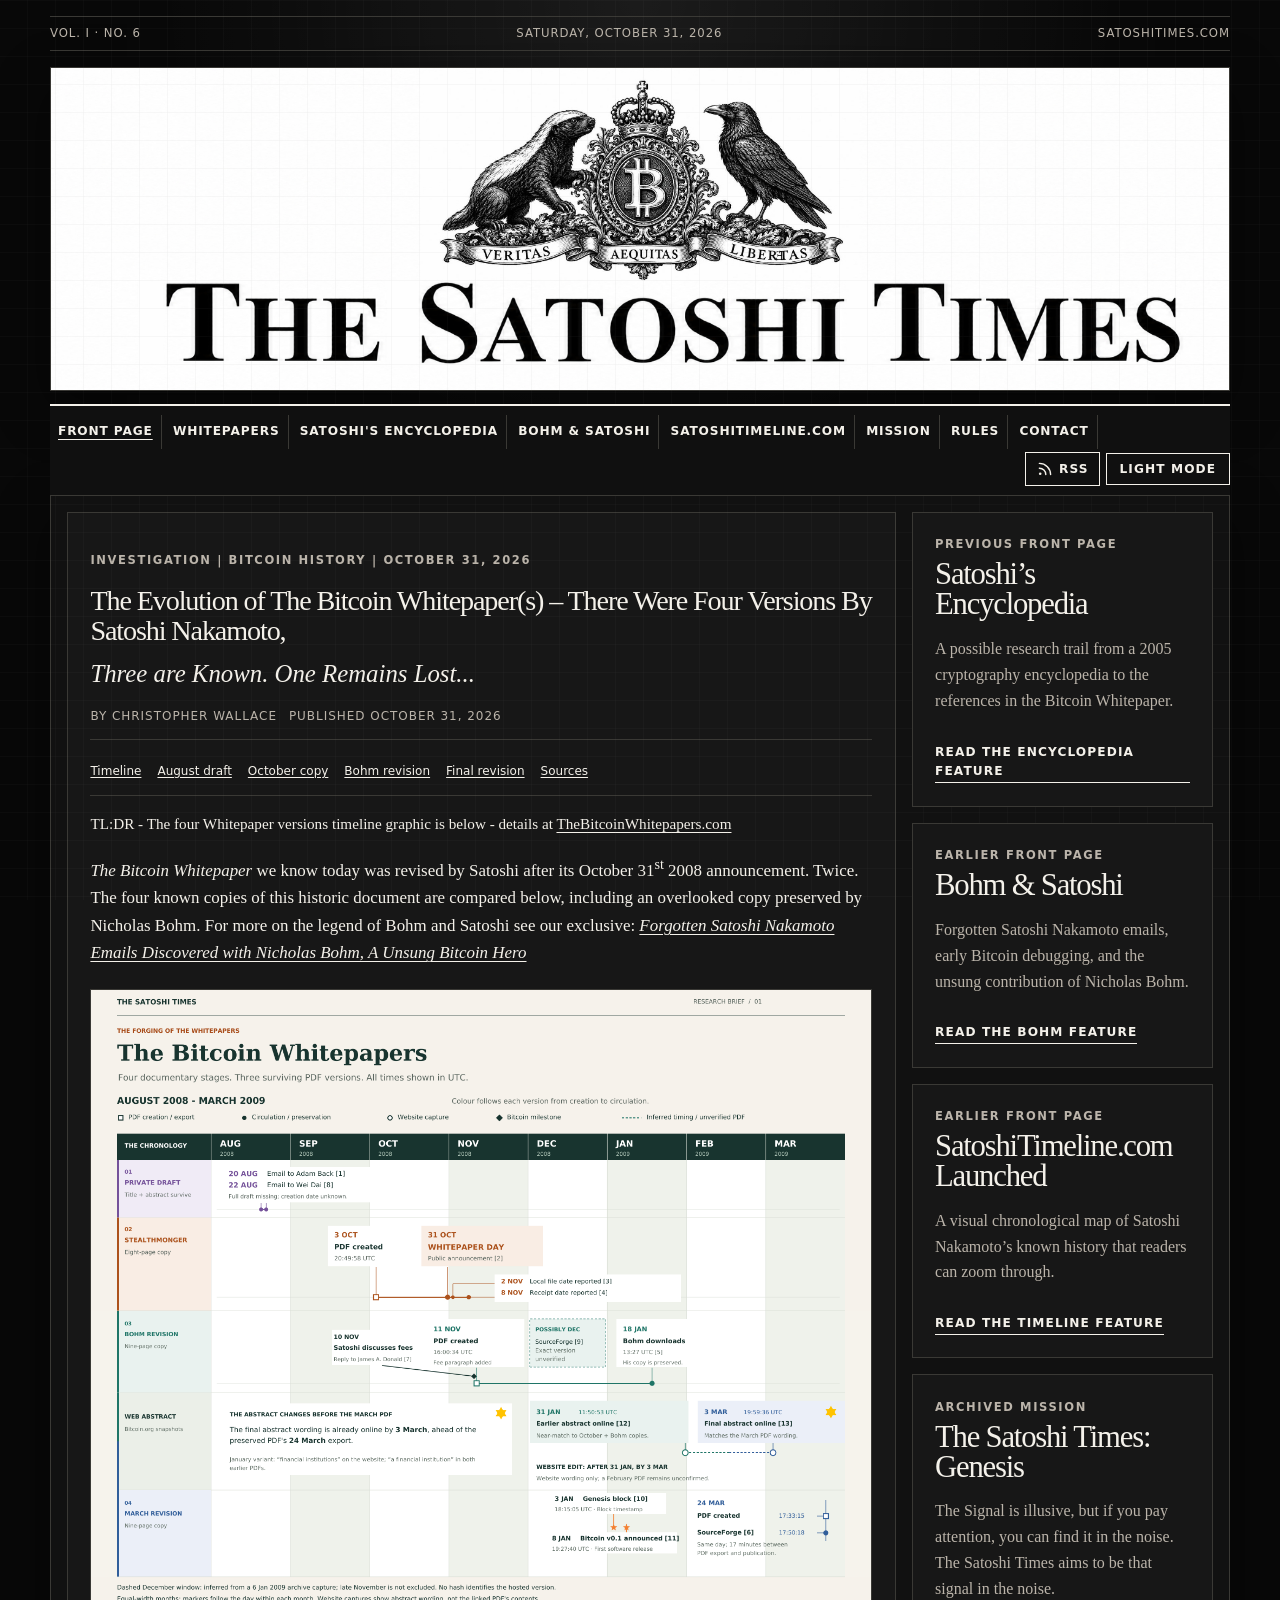
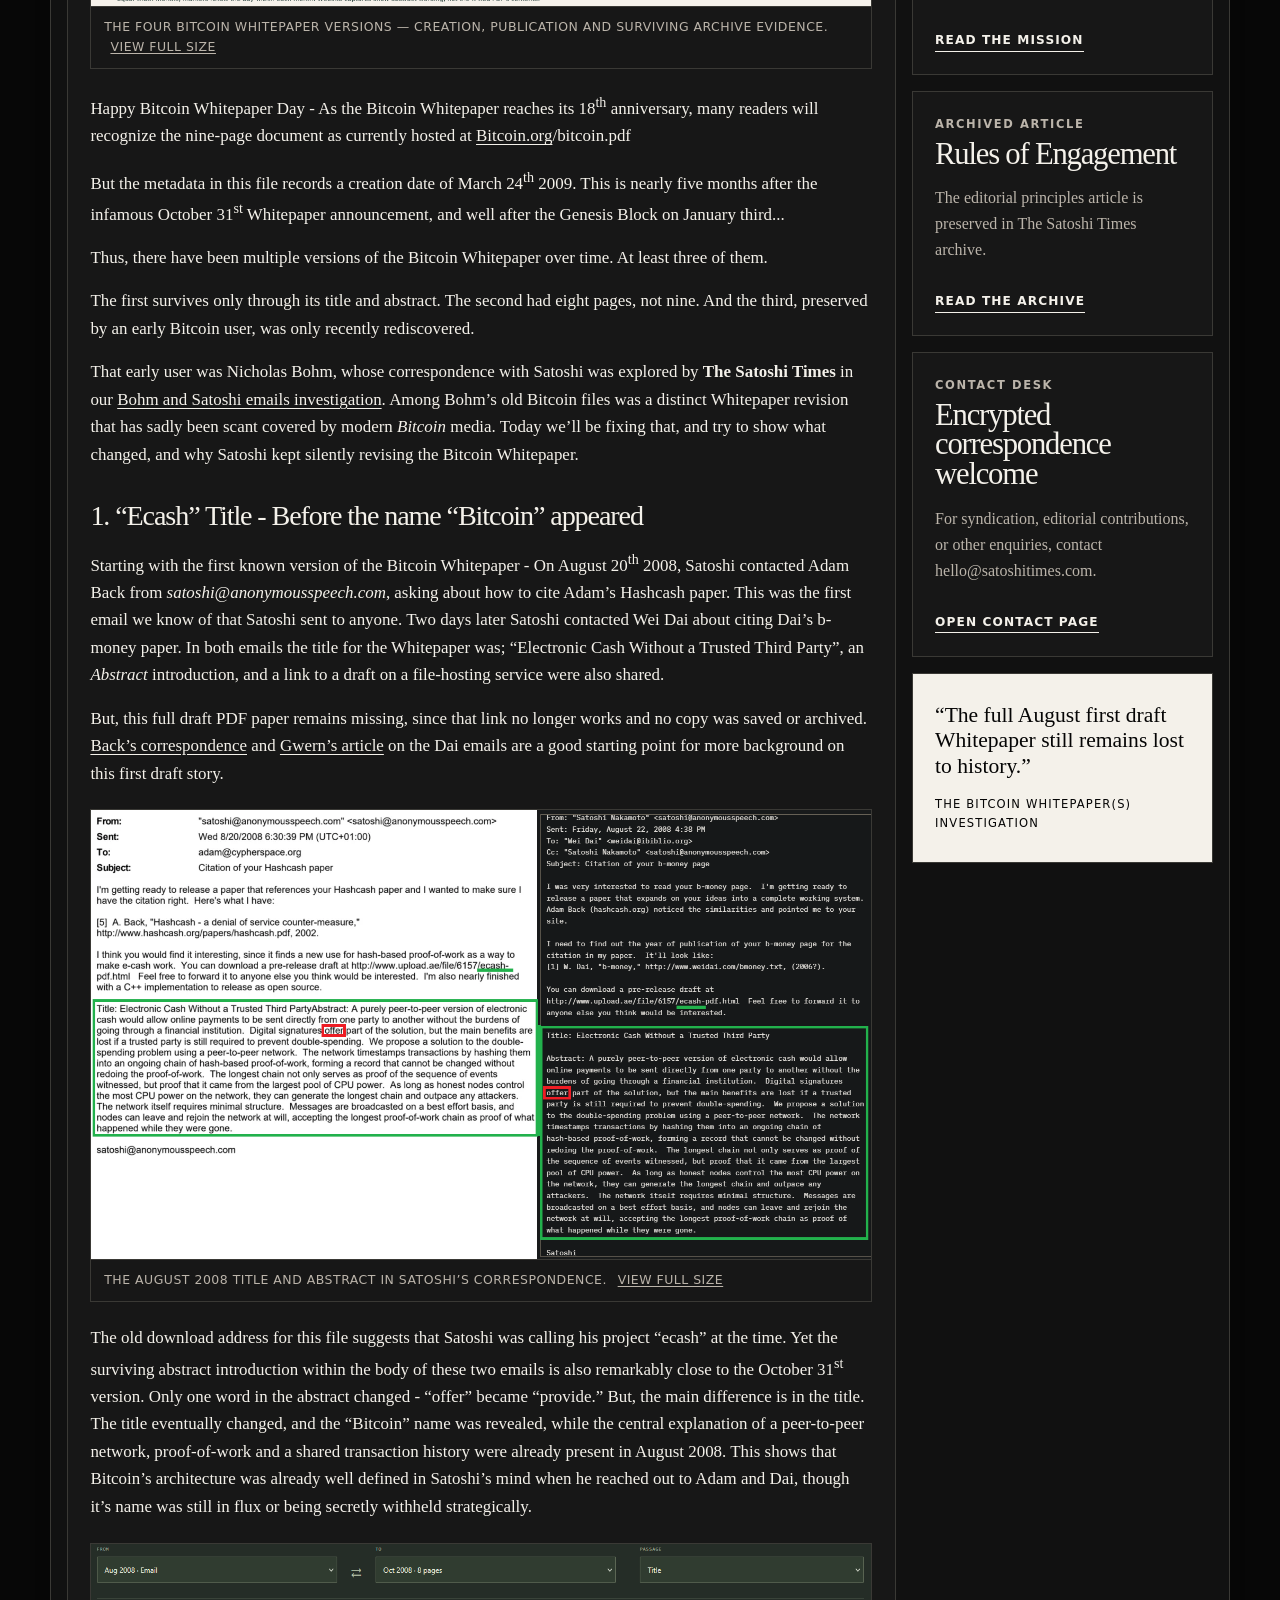
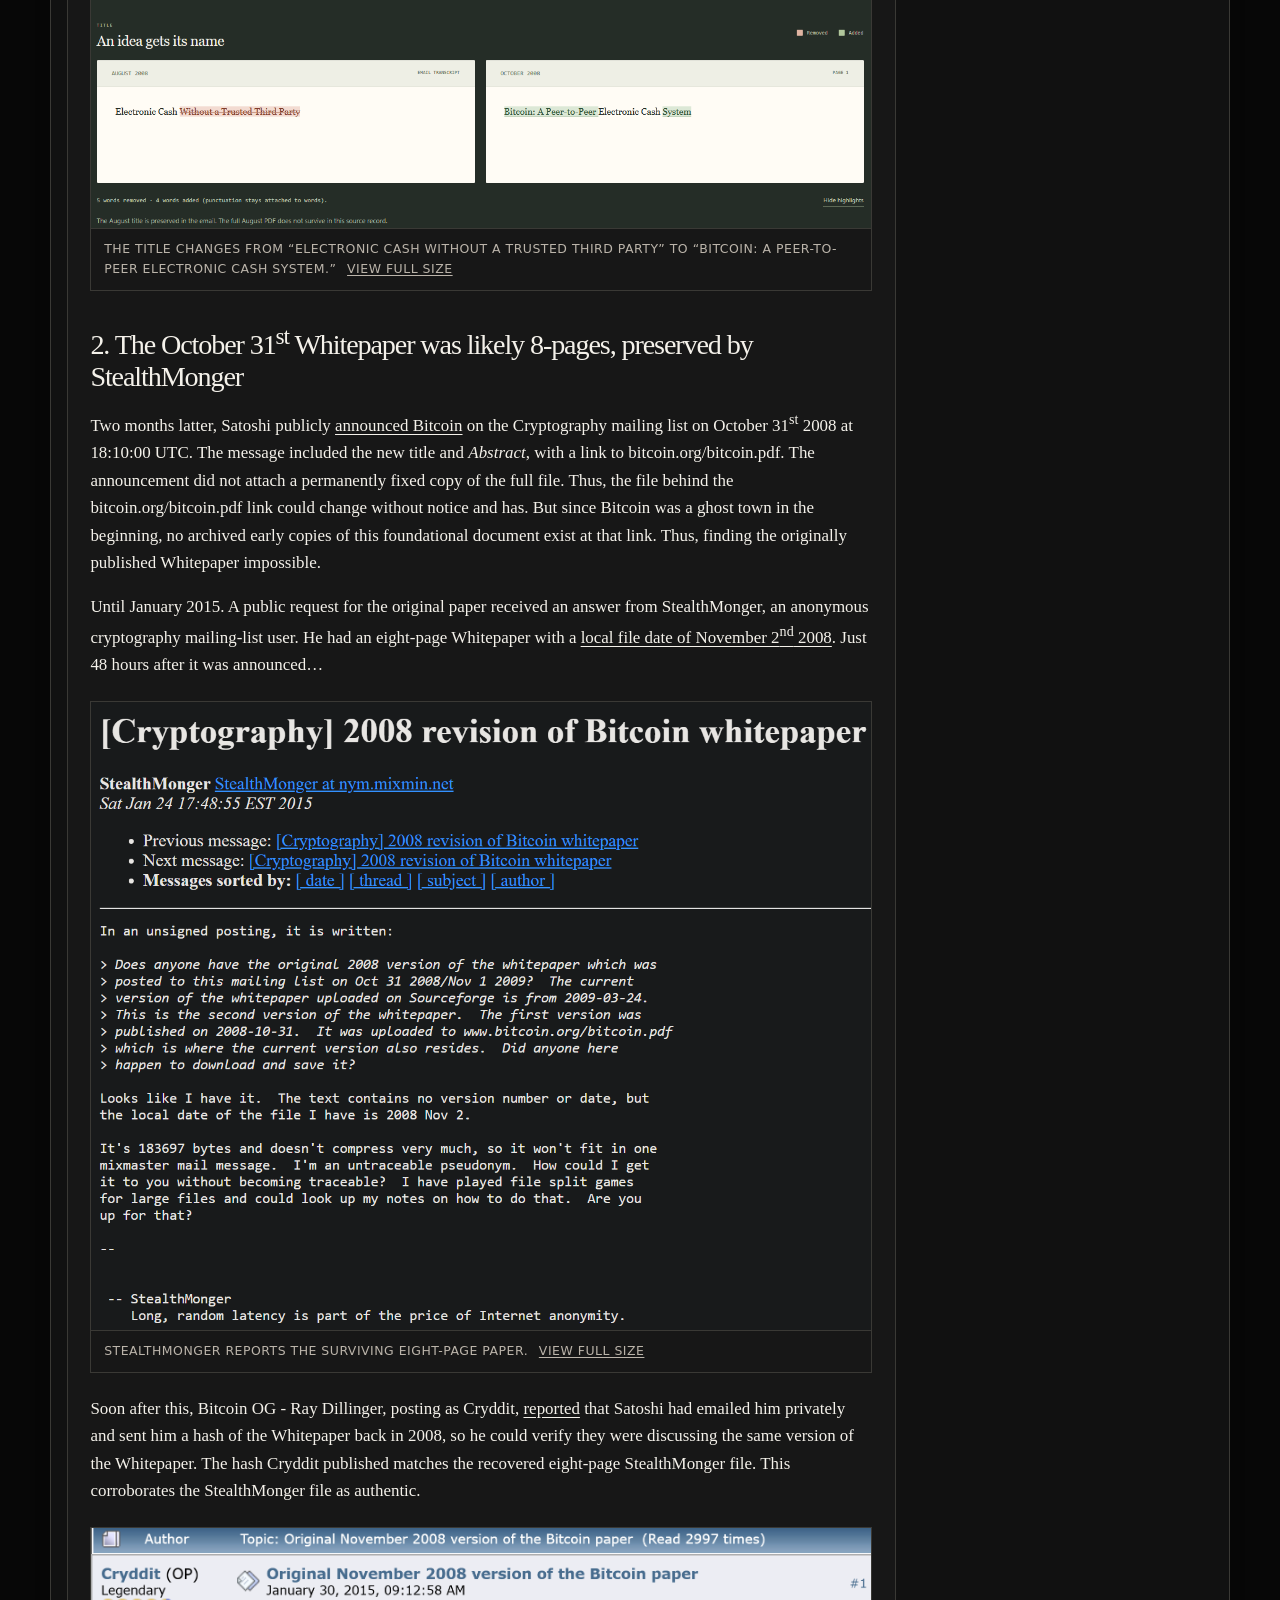
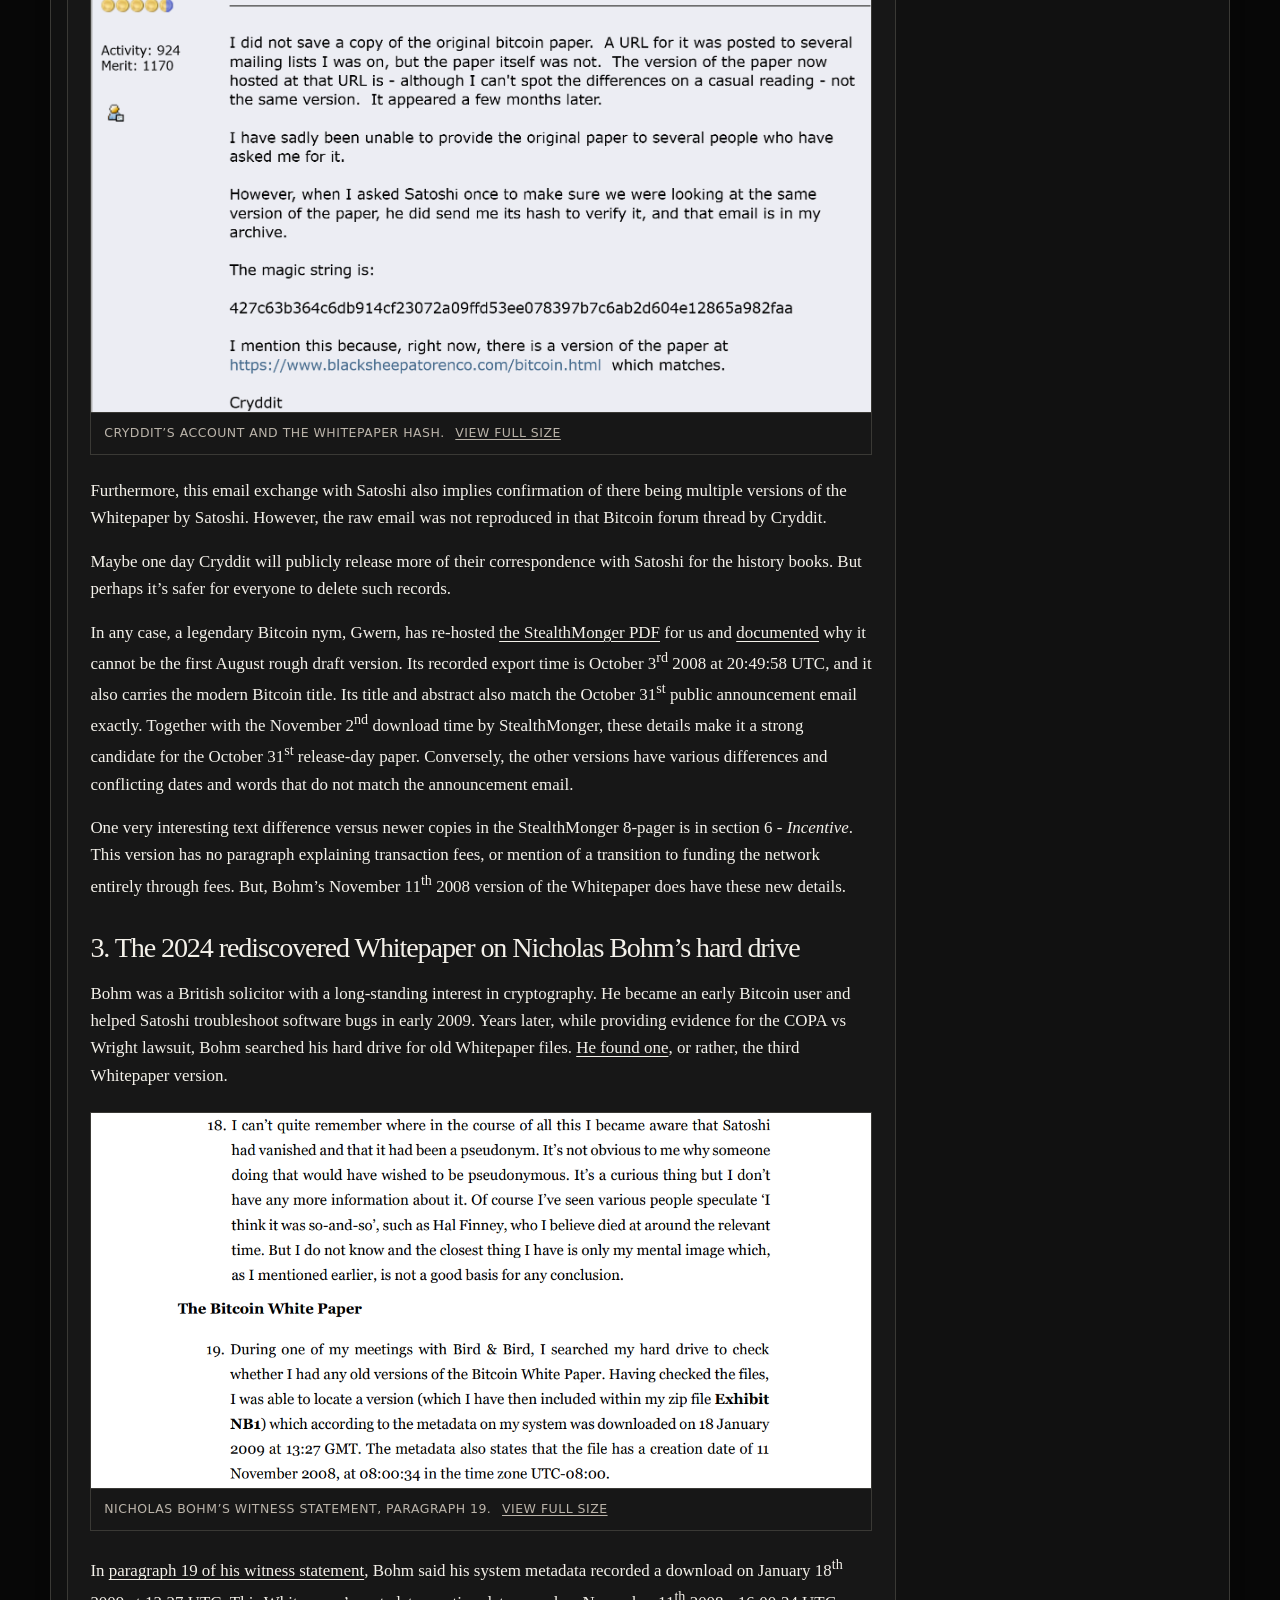
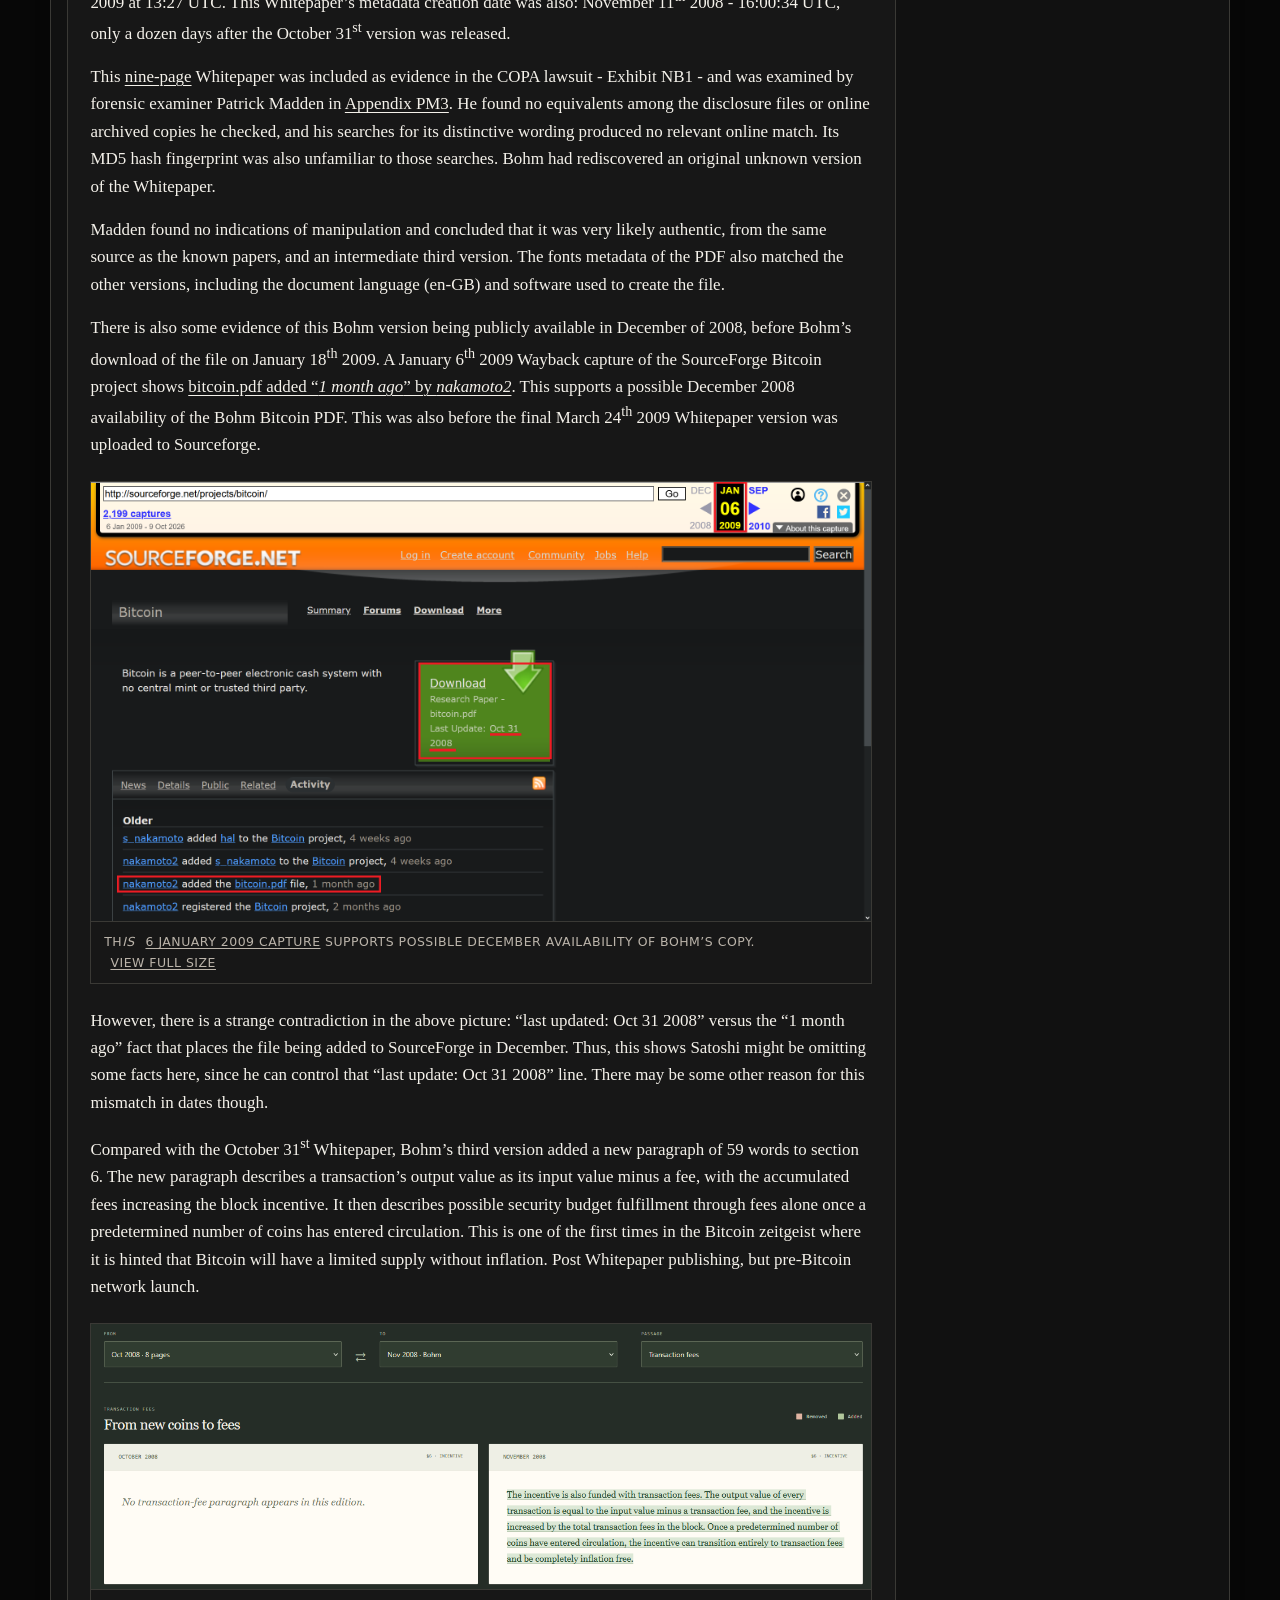
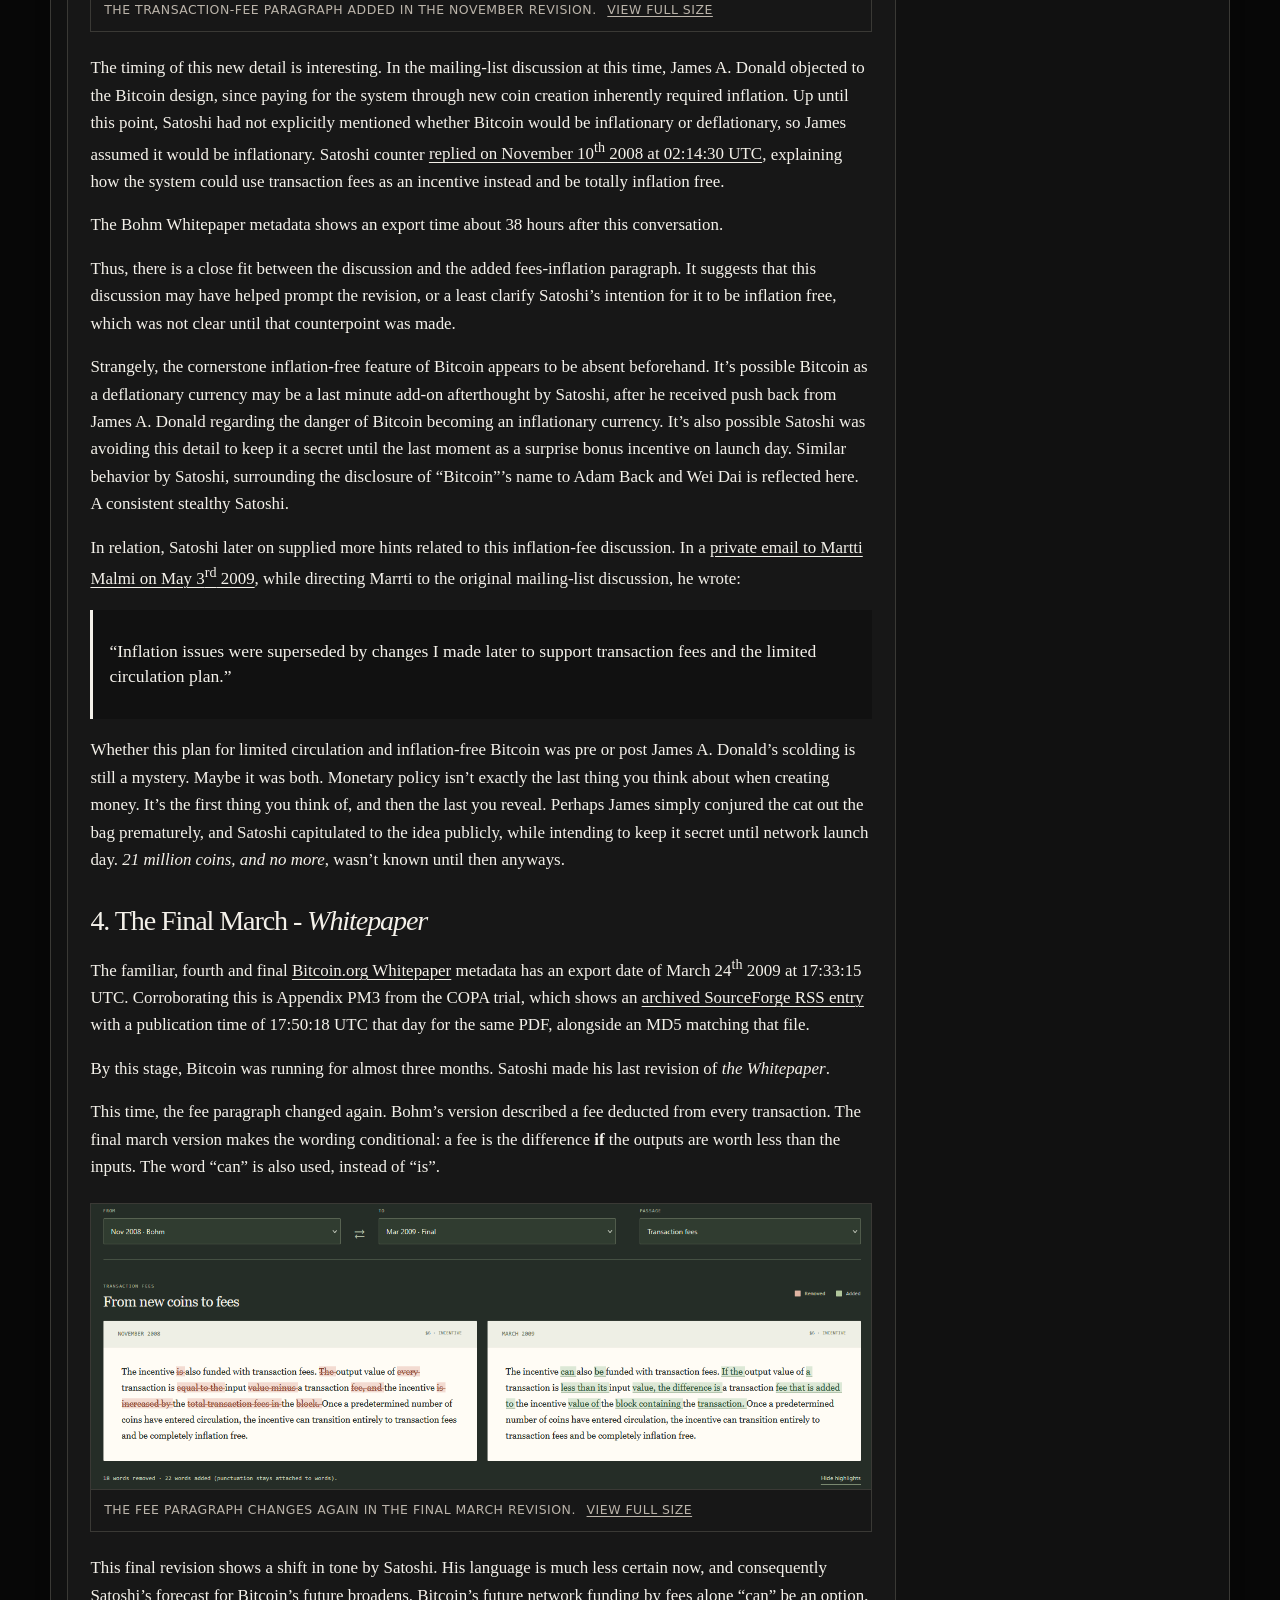
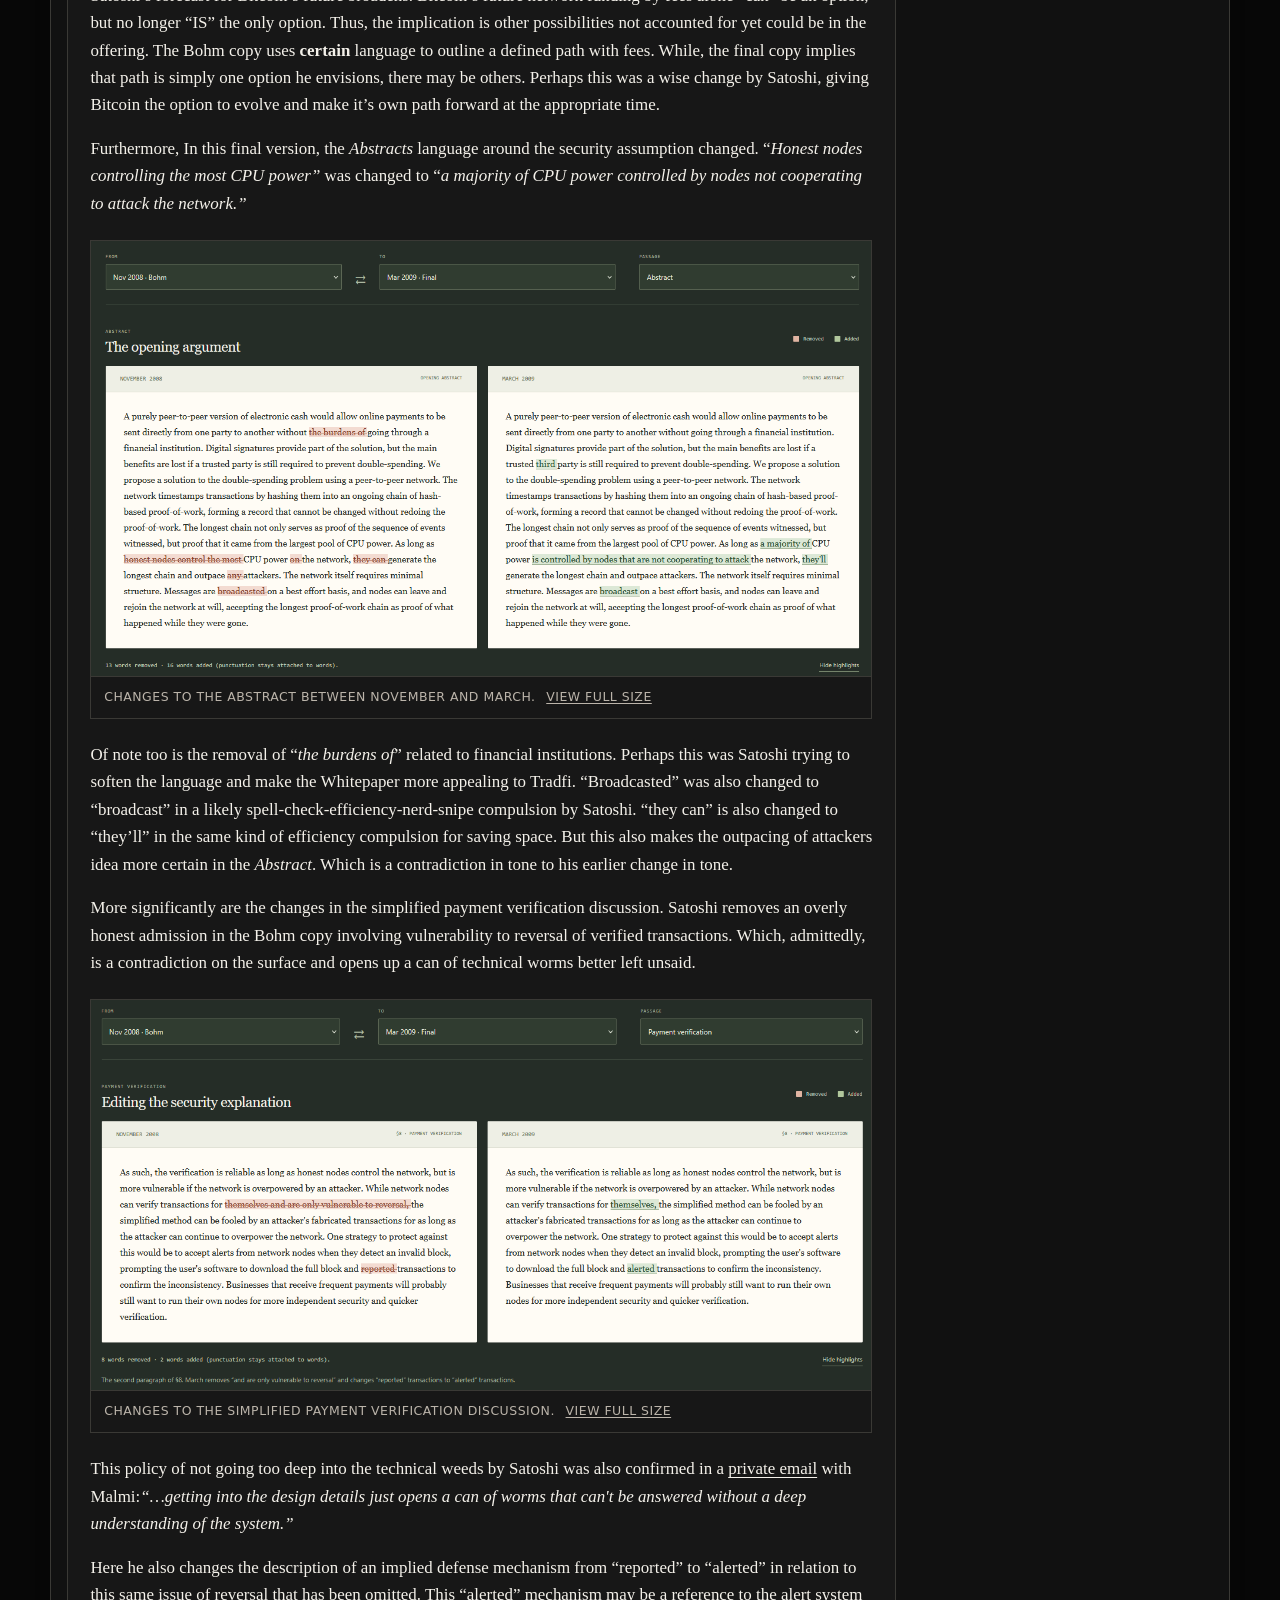
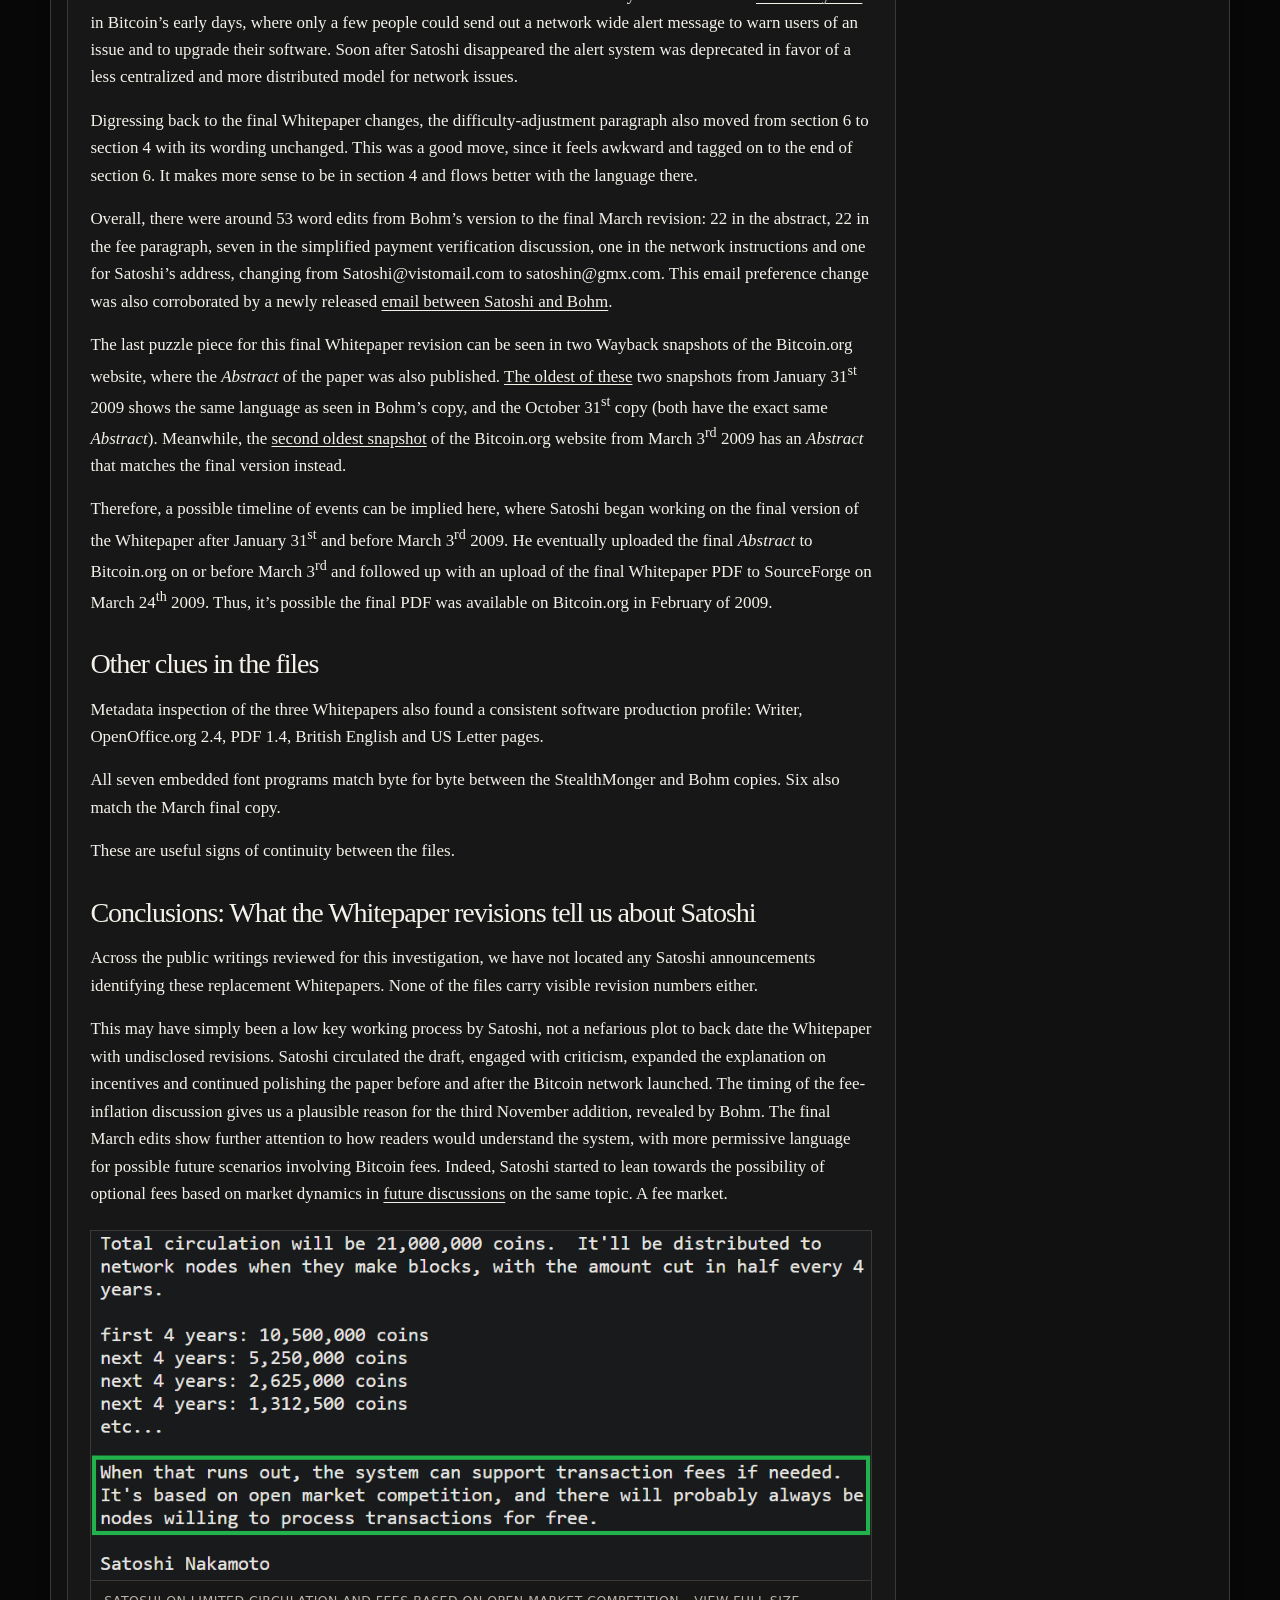
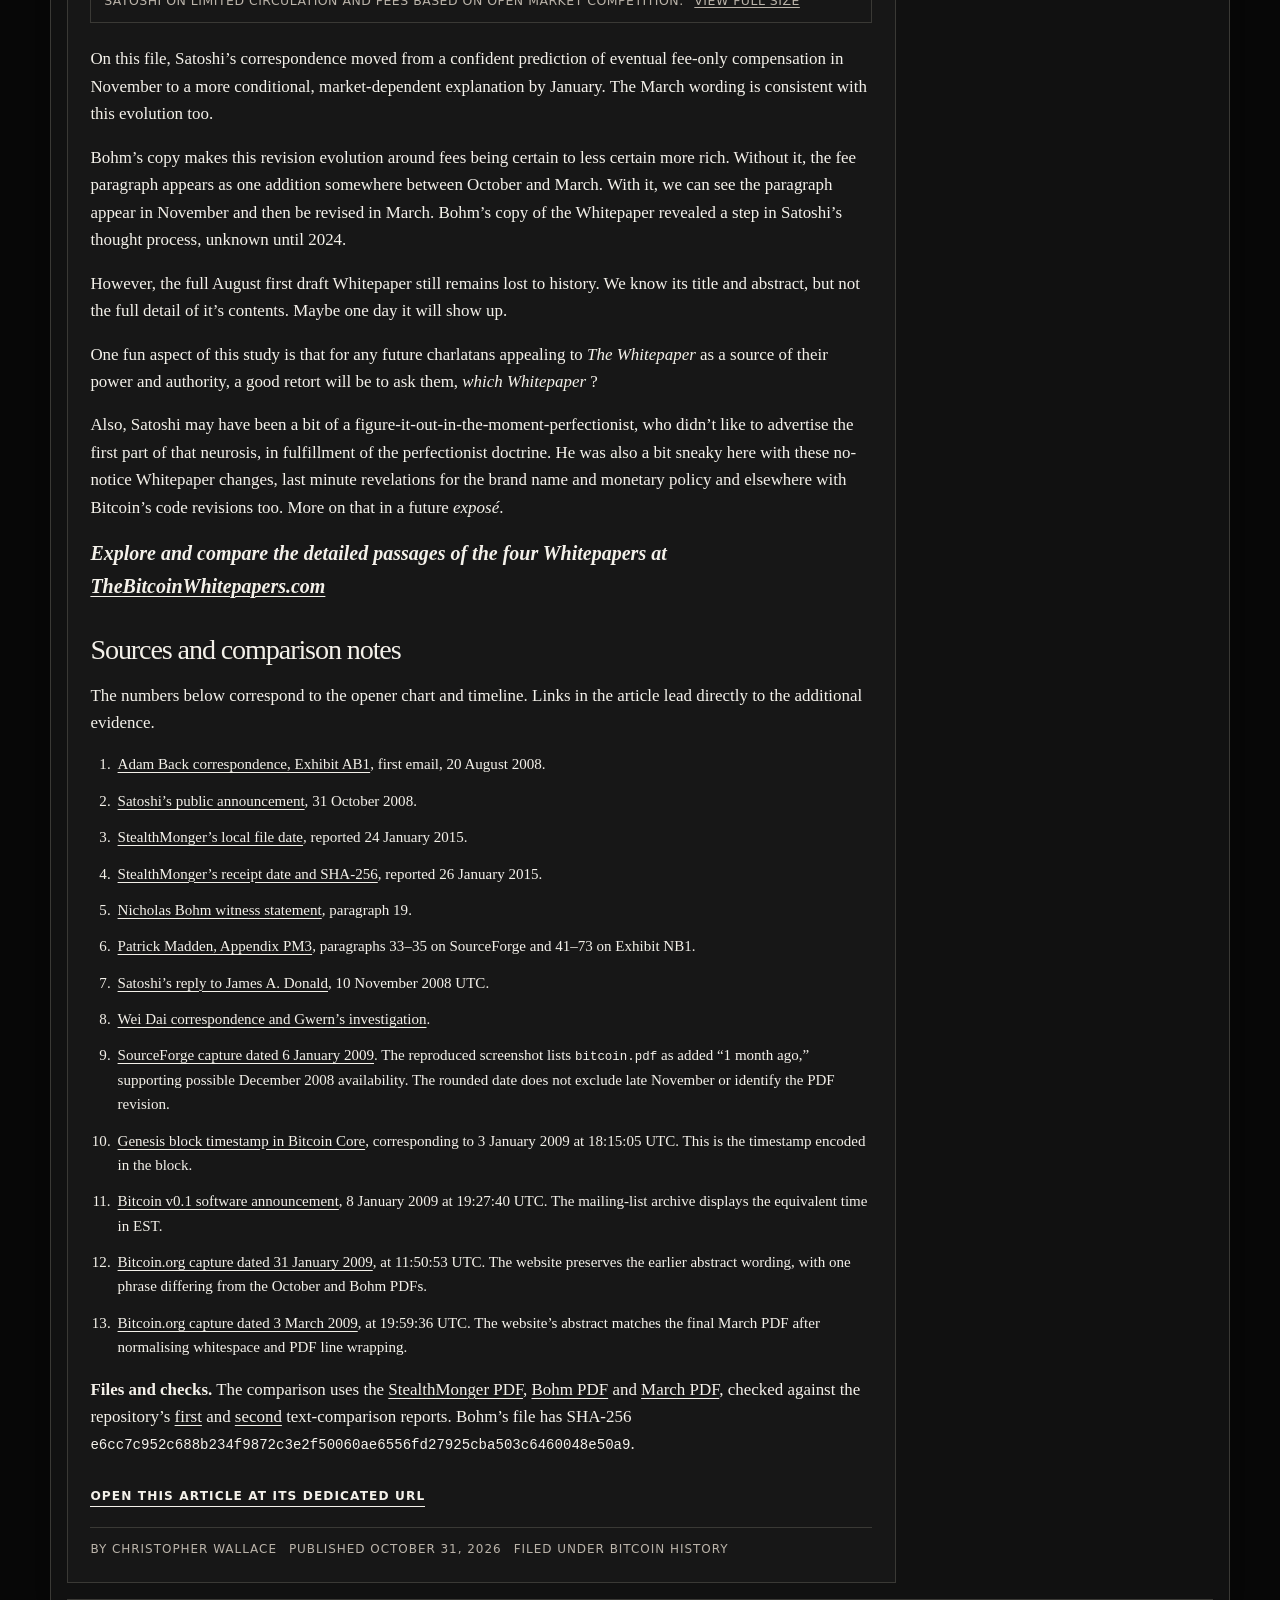
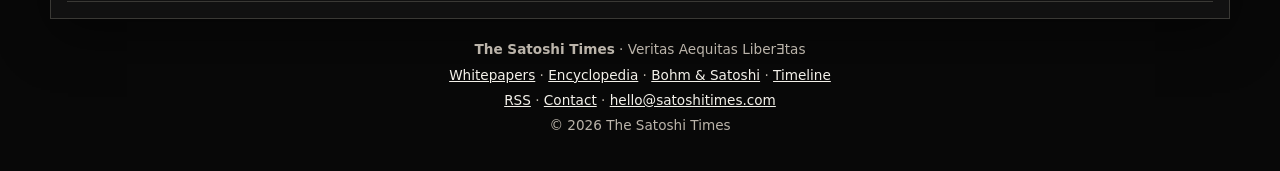
==== index.html @ 01ee40e1 "Add files via upload" ====
<!doctype html>
<html lang="en" data-theme="dark">
<head>
  <meta charset="utf-8" />
  <meta name="viewport" content="width=device-width, initial-scale=1" />
  <title>The Evolution of The Bitcoin Whitepaper(s) — The Satoshi Times</title>
  <meta name="description" content="Four versions of the Bitcoin Whitepaper by Satoshi Nakamoto: the lost August draft, the eight-page StealthMonger copy, Nicholas Bohm’s revision and the final March 2009 paper." />
  <meta name="author" content="Christopher Wallace" />
  <link rel="canonical" href="https://satoshitimes.com/whitepapers/" />
  <meta property="og:type" content="article" />
  <meta property="og:site_name" content="The Satoshi Times" />
  <meta property="og:title" content="The Evolution of The Bitcoin Whitepaper(s)" />
  <meta property="og:description" content="Four versions of the Bitcoin Whitepaper by Satoshi Nakamoto: the lost August draft, the eight-page StealthMonger copy, Nicholas Bohm’s revision and the final March 2009 paper." />
  <meta property="og:url" content="https://satoshitimes.com/whitepapers/" />
  <meta property="og:image" content="https://satoshitimes.com/assets/whitepapers/01-whitepaper-timeline.png" />
  <meta property="og:image:alt" content="Timeline of the four Bitcoin Whitepaper versions" />
  <meta property="article:published_time" content="2026-10-31" />
  <meta name="twitter:card" content="summary_large_image" />
  <link rel="stylesheet" href="styles.css" />
  <script type="application/ld+json">{"@context": "https://schema.org", "@type": "NewsArticle", "headline": "The Evolution of The Bitcoin Whitepaper(s)", "description": "Four versions of the Bitcoin Whitepaper by Satoshi Nakamoto: the lost August draft, the eight-page StealthMonger copy, Nicholas Bohm’s revision and the final March 2009 paper.", "datePublished": "2026-10-31", "dateModified": "2026-10-31", "author": {"@type": "Person", "name": "Christopher Wallace"}, "publisher": {"@type": "Organization", "name": "The Satoshi Times", "url": "https://satoshitimes.com/"}, "mainEntityOfPage": "https://satoshitimes.com/whitepapers/", "image": "https://satoshitimes.com/assets/whitepapers/01-whitepaper-timeline.png"}</script>
  <link rel="alternate" type="application/rss+xml" title="The Satoshi Times — RSS" href="feed.xml" />
</head>
<body>
  <a class="skip-link" href="#main">Skip to content</a>

  <header class="site-header">
    <div class="utility-bar" aria-label="Edition details">
      <span>Vol. I · No. 6</span>
      <time class="edition-date" datetime="2026-10-31">Saturday, October 31, 2026</time>
      <span>SatoshiTimes.com</span>
    </div>

    <div class="masthead" aria-label="The Satoshi Times masthead">
      <a href="./" aria-label="The Satoshi Times front page"><img src="assets/satoshi-times-banner.jpg" alt="The Satoshi Times banner with the motto Veritas Aequitas LiberƎtas" /></a>
    </div>

    <nav class="section-nav" aria-label="Newspaper sections">
      <a href="./" aria-current="page">Front Page</a>
      <a href="whitepapers/">Whitepapers</a>
      <a href="encyclopedia/">Satoshi&#x27;s Encyclopedia</a>
      <a href="bohm/">Bohm &amp; Satoshi</a>
      <a href="timeline/">SatoshiTimeline.com</a>
      <a href="mission/">Mission</a>
      <a href="rules.html">Rules</a>
      <a href="contact/">Contact</a>
      <div class="nav-tools">
        <a class="rss-link" href="rss/" title="Subscribe to The Satoshi Times RSS feed"><svg viewBox="0 0 20 20" width="16" height="16" fill="none" aria-hidden="true" focusable="false"><circle cx="4" cy="16" r="1.6" fill="currentColor" /><path d="M3 9a8 8 0 0 1 8 8M3 3a14 14 0 0 1 14 14" stroke="currentColor" stroke-width="1.8" stroke-linecap="round" /></svg><span>RSS</span></a>
        <button id="themeToggle" class="theme-toggle" type="button" aria-label="Toggle light and dark mode">Light mode</button>
      </div>
    </nav>
  </header>

  <main id="main" class="page-shell">
    <section class="headline-grid front-page-grid" aria-label="Lead story">
      <article id="lead" class="lead-story article-card prose longform-article whitepapers-article">
        <p class="kicker">Investigation | Bitcoin History | <time datetime="2026-10-31">October 31, 2026</time></p>
        <h1 class="whitepapers-headline">The Evolution of The Bitcoin Whitepaper(s) – There Were Four Versions By Satoshi Nakamoto,</h1>
        <p class="dek">Three are Known. One Remains Lost...</p>
        <div class="article-meta article-meta--top">
          <span>By Christopher Wallace</span>
          <span>Published <time datetime="2026-10-31">October 31, 2026</time></span>
        </div>
        <nav class="article-jumps" aria-label="In this article">
          <a href="#figure-1">Timeline</a><a href="#august-draft">August draft</a><a href="#october-whitepaper">October copy</a><a href="#bohm-revision">Bohm revision</a><a href="#march-revision">Final revision</a><a href="#sources">Sources</a>
        </nav>
        <p class="article-summary">TL:DR - The four Whitepaper versions timeline graphic is below - details at <a href="https://thebitcoinwhitepapers.com/" target="_blank" rel="noopener">TheBitcoinWhitepapers.com</a></p>
        <p><em>The Bitcoin Whitepaper</em> we know today was revised by Satoshi after its October 31<sup>st</sup> 2008 announcement. Twice. The four known copies of this historic document are compared below, including an overlooked copy preserved by Nicholas Bohm. For more on the legend of Bohm and Satoshi see our exclusive: <a href="bohm/"><em>Forgotten Satoshi Nakamoto Emails Discovered with Nicholas Bohm, A Unsung Bitcoin Hero</em></a><em> </em></p>
        <figure class="article-figure whitepaper-figure" id="figure-1">
          <a class="figure-fullsize" href="assets/whitepapers/01-whitepaper-timeline.png" target="_blank" rel="noopener" aria-label="View full-size image: Timeline of the four Bitcoin Whitepaper versions, August 2008 to March 2009"><img src="assets/whitepapers/01-whitepaper-timeline.png" width="2880" height="2274" alt="Timeline of the four Bitcoin Whitepaper versions, August 2008 to March 2009" loading="eager" decoding="async" /></a>
          <figcaption>The four Bitcoin Whitepaper versions — creation, publication and surviving archive evidence. <a href="assets/whitepapers/01-whitepaper-timeline.png" target="_blank" rel="noopener">View full size</a></figcaption>
        </figure>
        <p>Happy Bitcoin Whitepaper Day - As the Bitcoin Whitepaper reaches its 18<sup>th</sup> anniversary, many readers will recognize the nine-page document as currently hosted at <a href="https://bitcoin.org/bitcoin.pdf" target="_blank" rel="noopener">Bitcoin.org</a>/bitcoin.pdf</p>
        <p>But the metadata in this file records a creation date of March 24<sup>th</sup> 2009. This is nearly five months after the infamous October 31<sup>st</sup> Whitepaper announcement, and well after the Genesis Block on January third...</p>
        <p>Thus, there have been multiple versions of the Bitcoin Whitepaper over time. At least three of them.</p>
        <p>The first survives only through its title and abstract. The second had eight pages, not nine. And the third, preserved by an early Bitcoin user, was only recently rediscovered.</p>
        <p>That early user was Nicholas Bohm, whose correspondence with Satoshi was explored by <strong>The Satoshi Times</strong> in our <a href="bohm/">Bohm and Satoshi emails investigation</a>. Among Bohm’s old Bitcoin files was a distinct Whitepaper revision that has sadly been scant covered by modern <em>Bitcoin</em> media. Today we’ll be fixing that, and try to show what changed, and why Satoshi kept silently revising the Bitcoin Whitepaper.</p>
        <h2 id="august-draft">1. “Ecash” Title - Before the name “Bitcoin” appeared</h2>
        <p>Starting with the first known version of the Bitcoin Whitepaper - On August 20<sup>th</sup> 2008, Satoshi contacted Adam Back from <em>satoshi@anonymousspeech.com</em>, asking about how to cite Adam’s Hashcash paper. This was the first email we know of that Satoshi sent to anyone. Two days later Satoshi contacted Wei Dai about citing Dai’s b-money paper. In both emails the title for the Whitepaper was; “Electronic Cash Without a Trusted Third Party”, an <em>A</em><em>bstract </em>introduction, and a link to a draft on a file-hosting service were also shared.</p>
        <p>But, this full draft PDF paper remains missing, since that link no longer works and no copy was saved or archived. <a href="https://s3.documentcloud.org/documents/24439625/adam-back-exhibit-ab1-1.pdf" target="_blank" rel="noopener">Back’s correspondence</a> and <a href="https://gwern.net/doc/bitcoin/2008-nakamoto#emails" target="_blank" rel="noopener">Gwern’s article</a> on the Dai emails are a good starting point for more background on this first draft story.</p>
        <figure class="article-figure whitepaper-figure" id="figure-2">
          <a class="figure-fullsize" href="assets/whitepapers/02-august-correspondence.png" target="_blank" rel="noopener" aria-label="View full-size image: August 2008 correspondence with Adam Back and Wei Dai showing the Electronic Cash Without a Trusted Third Party title and abstract"><img src="assets/whitepapers/02-august-correspondence.png" width="1472" height="847" alt="August 2008 correspondence with Adam Back and Wei Dai showing the Electronic Cash Without a Trusted Third Party title and abstract" loading="lazy" decoding="async" /></a>
          <figcaption>The August 2008 title and abstract in Satoshi’s correspondence. <a href="assets/whitepapers/02-august-correspondence.png" target="_blank" rel="noopener">View full size</a></figcaption>
        </figure>
        <p>The old download address for this file suggests that Satoshi was calling his project “ecash” at the time. Yet the surviving abstract introduction within the body of these two emails is also remarkably close to the October 31<sup>st</sup> version. Only one word in the abstract changed - “offer” became “provide.” But, the main difference is in the title. The title eventually changed, and the “Bitcoin” name was revealed, while the central explanation of a peer-to-peer network, proof-of-work and a shared transaction history were already present in August 2008. This shows that Bitcoin’s architecture was already well defined in Satoshi’s mind when he reached out to Adam and Dai, though it’s name was still in flux or being secretly withheld strategically.</p>
        <figure class="article-figure whitepaper-figure" id="figure-3">
          <a class="figure-fullsize" href="assets/whitepapers/03-title-comparison.png" target="_blank" rel="noopener" aria-label="View full-size image: Comparison of the August Electronic Cash Without a Trusted Third Party title with the October Bitcoin title"><img src="assets/whitepapers/03-title-comparison.png" width="1302" height="474" alt="Comparison of the August Electronic Cash Without a Trusted Third Party title with the October Bitcoin title" loading="lazy" decoding="async" /></a>
          <figcaption>The title changes from “Electronic Cash Without a Trusted Third Party” to “Bitcoin: A Peer-to-Peer Electronic Cash System.” <a href="assets/whitepapers/03-title-comparison.png" target="_blank" rel="noopener">View full size</a></figcaption>
        </figure>
        <h2 id="october-whitepaper">2. The <strong>October 31</strong><strong><sup>st</sup></strong> Whitepaper was likely <strong>8</strong>-page<strong>s,</strong> preserved by StealthMonger</h2>
        <p>Two months latter, Satoshi publicly <a href="https://www.metzdowd.com/pipermail/cryptography/2008-October/014810.html" target="_blank" rel="noopener">announced Bitcoin</a> on the Cryptography mailing list on October 31<sup>st</sup> 2008 at 18:10:00 UTC. The message included the new title and <em>A</em><em>bstract</em>, with a link to bitcoin.org/bitcoin.pdf. The announcement did not attach a permanently fixed copy of the full file. Thus, the file behind the bitcoin.org/bitcoin.pdf link could change without notice and has. But since Bitcoin was a ghost town in the beginning, no archived early copies of this foundational document exist at that link. Thus, finding the originally published Whitepaper impossible.</p>
        <p>Until January 2015. A public request for the original paper received an answer from StealthMonger, an anonymous cryptography mailing-list user. He had an eight-page Whitepaper with a <a href="https://www.metzdowd.com/pipermail/cryptography/2015-January/024438.html" target="_blank" rel="noopener">local file date of November 2<sup>nd</sup> 2008</a>. Just 48 hours after it was announced…</p>
        <figure class="article-figure whitepaper-figure" id="figure-4">
          <a class="figure-fullsize" href="assets/whitepapers/04-stealthmonger-email.png" target="_blank" rel="noopener" aria-label="View full-size image: StealthMonger’s January 24, 2015 mailing-list message reporting an eight-page whitepaper with a local file date of November 2, 2008"><img src="assets/whitepapers/04-stealthmonger-email.png" width="1260" height="1014" alt="StealthMonger’s January 24, 2015 mailing-list message reporting an eight-page whitepaper with a local file date of November 2, 2008" loading="lazy" decoding="async" /></a>
          <figcaption>StealthMonger reports the surviving eight-page paper. <a href="assets/whitepapers/04-stealthmonger-email.png" target="_blank" rel="noopener">View full size</a></figcaption>
        </figure>
        <p>Soon after this, Bitcoin OG - Ray Dillinger, posting as Cryddit, <a href="https://bitcointalk.org/index.php?topic=940910.0" target="_blank" rel="noopener">reported</a> that Satoshi had emailed him privately and sent him a hash of the Whitepaper back in 2008, so he could verify they were discussing the same version of the Whitepaper. The hash Cryddit published matches the recovered eight-page StealthMonger file. This corroborates the StealthMonger file as authentic.</p>
        <figure class="article-figure whitepaper-figure" id="figure-5">
          <a class="figure-fullsize" href="assets/whitepapers/05-cryddit-hash.png" target="_blank" rel="noopener" aria-label="View full-size image: Cryddit’s January 30, 2015 Bitcoin forum post giving the hash of the whitepaper discussed with Satoshi"><img src="assets/whitepapers/05-cryddit-hash.png" width="1741" height="1079" alt="Cryddit’s January 30, 2015 Bitcoin forum post giving the hash of the whitepaper discussed with Satoshi" loading="lazy" decoding="async" /></a>
          <figcaption>Cryddit’s account and the whitepaper hash. <a href="assets/whitepapers/05-cryddit-hash.png" target="_blank" rel="noopener">View full size</a></figcaption>
        </figure>
        <p>Furthermore, this email exchange with Satoshi also implies confirmation of there being multiple versions of the Whitepaper by Satoshi. However, the raw email was not reproduced in that Bitcoin forum thread by Cryddit.</p>
        <p>Maybe one day Cryddit will publicly release more of their correspondence with Satoshi for the history books. But perhaps it’s safer for everyone to delete such records.</p>
        <p>In any case, a legendary Bitcoin nym, Gwern, has re-hosted <a href="https://gwern.net/doc/bitcoin/2008-10-03-nakamoto-bitcoindraft.pdf" target="_blank" rel="noopener">the StealthMonger PDF</a> for us and <a href="https://gwern.net/doc/bitcoin/2008-nakamoto#emails" target="_blank" rel="noopener">documented</a> why it cannot be the first August rough draft version. Its recorded export time is October 3<sup>rd</sup> 2008 at 20:49:58 UTC, and it also carries the modern Bitcoin title. Its title and abstract also match the October 31<sup>st</sup> public announcement email exactly. Together with the November 2<sup>nd</sup> download time by StealthMonger, these details make it a strong candidate for the October 31<sup>st</sup> release-day paper. Conversely, the other versions have various differences and conflicting dates and words that do not match the announcement email.</p>
        <p>One very interesting text difference versus newer copies in the StealthMonger 8-pager is in section 6 - <em>I</em><em>ncentive</em>. This version has no paragraph explaining transaction fees, or mention of a transition to funding the network entirely through fees. But, Bohm’s November 11<sup>th</sup> 2008 version of the Whitepaper does have these new details.</p>
        <h2 id="bohm-revision">3. The <strong>2024</strong><strong> </strong><strong>re</strong><strong>discovered</strong> Whitepaper on Nicholas Bohm’s hard drive</h2>
        <p>Bohm was a British solicitor with a long-standing interest in cryptography. He became an early Bitcoin user and helped Satoshi troubleshoot software bugs in early 2009. Years later, while providing evidence for the COPA vs Wright lawsuit, Bohm searched his hard drive for old Whitepaper files. <a href="https://github.com/NicholasBohm/Emails/blob/main/bitcoin-nb1.pdf" target="_blank" rel="noopener">He found one</a>, or rather, the third Whitepaper version.</p>
        <figure class="article-figure whitepaper-figure" id="figure-6">
          <a class="figure-fullsize" href="assets/whitepapers/06-bohm-witness-statement.png" target="_blank" rel="noopener" aria-label="View full-size image: Paragraph 19 of Nicholas Bohm’s witness statement describing the whitepaper found on his hard drive"><img src="assets/whitepapers/06-bohm-witness-statement.png" width="1224" height="589" alt="Paragraph 19 of Nicholas Bohm’s witness statement describing the whitepaper found on his hard drive" loading="lazy" decoding="async" /></a>
          <figcaption>Nicholas Bohm’s witness statement, paragraph 19. <a href="assets/whitepapers/06-bohm-witness-statement.png" target="_blank" rel="noopener">View full size</a></figcaption>
        </figure>
        <p>In <a href="https://bitcoindefense.org/assets/documents/Witness-Statement-of-Nicholas-Bohm.pdf" target="_blank" rel="noopener">paragraph 19 of his witness statement</a>, Bohm said his system metadata recorded a download on January 18<sup>th</sup> 2009 at 13:27 UTC. This Whitepaper’s metadata creation date was also: November 11<sup>th</sup> 2008 - 16:00:34 UTC, only a dozen days after the October 31<sup>st</sup> version was released.</p>
        <p>This <a href="https://github.com/NicholasBohm/Emails/blob/main/bitcoin-nb1.pdf" target="_blank" rel="noopener">nine-page</a> Whitepaper was included as evidence in the COPA lawsuit - Exhibit NB1 - and was examined by forensic examiner Patrick Madden in <a href="https://github.com/NicholasBohm/Emails/blob/main/Appendix%20PM3.pdf" target="_blank" rel="noopener">Appendix PM3</a>. He found no equivalents among the disclosure files or online archived copies he checked, and his searches for its distinctive wording produced no relevant online match. Its MD5 hash fingerprint was also unfamiliar to those searches. Bohm had rediscovered an original unknown version of the Whitepaper.</p>
        <p>Madden found no indications of manipulation and concluded that it was very likely authentic, from the same source as the known papers, and an intermediate third version. The fonts metadata of the PDF also matched the other versions, including the document language (en-GB) and software used to create the file.</p>
        <p>There is also some evidence of this Bohm version being publicly available in December of 2008, before Bohm’s download of the file on January 18<sup>th</sup> 2009. A January 6<sup>th</sup> 2009 Wayback capture of the SourceForge Bitcoin project shows <a href="https://web.archive.org/web/20090106201347/http://sourceforge.net/projects/bitcoin/" target="_blank" rel="noopener">bitcoin.pdf added “<em>1 month ago</em>” by <em>nakamoto2</em></a>. This supports a possible December 2008 availability of the Bohm Bitcoin PDF. This was also before the final March 24<sup>th</sup> 2009 Whitepaper version was uploaded to Sourceforge.</p>
        <figure class="article-figure whitepaper-figure" id="figure-7">
          <a class="figure-fullsize" href="assets/whitepapers/07-sourceforge-archive.png" target="_blank" rel="noopener" aria-label="View full-size image: January 6, 2009 SourceForge capture showing bitcoin.pdf added one month ago and a last-updated label of October 31, 2008"><img src="assets/whitepapers/07-sourceforge-archive.png" width="1920" height="1080" alt="January 6, 2009 SourceForge capture showing bitcoin.pdf added one month ago and a last-updated label of October 31, 2008" loading="lazy" decoding="async" /></a>
          <figcaption>Th<em>is</em> <a href="https://web.archive.org/web/20090106201347/http://sourceforge.net/projects/bitcoin/" target="_blank" rel="noopener">6 January 2009 capture</a> supports possible December availability of Bohm’s copy. <a href="assets/whitepapers/07-sourceforge-archive.png" target="_blank" rel="noopener">View full size</a></figcaption>
        </figure>
        <p>However, there is a strange contradiction in the above picture: “last updated: Oct 31 2008” versus the “1 month ago” fact that places the file being added to SourceForge in December. Thus, this shows Satoshi might be omitting some facts here, since he can control that “last update: Oct 31 2008” line. There may be some other reason for this mismatch in dates though.</p>
        <p>Compared with the October 31<sup>st</sup>  Whitepaper, Bohm’s third version added a new paragraph of 59 words to section 6. The new paragraph describes a transaction’s output value as its input value minus a fee, with the accumulated fees increasing the block incentive. It then describes possible security budget fulfillment through fees alone once a predetermined number of coins has entered circulation. This is one of the first times in the Bitcoin zeitgeist where it is hinted that Bitcoin will have a limited supply without inflation. Post Whitepaper publishing, but pre-Bitcoin network launch.</p>
        <figure class="article-figure whitepaper-figure" id="figure-8">
          <a class="figure-fullsize" href="assets/whitepapers/08-fee-paragraph-added.png" target="_blank" rel="noopener" aria-label="View full-size image: Comparison showing the transaction-fee paragraph absent in October and added in the November Bohm whitepaper"><img src="assets/whitepapers/08-fee-paragraph-added.png" width="1316" height="447" alt="Comparison showing the transaction-fee paragraph absent in October and added in the November Bohm whitepaper" loading="lazy" decoding="async" /></a>
          <figcaption>The transaction-fee paragraph added in the November revision. <a href="assets/whitepapers/08-fee-paragraph-added.png" target="_blank" rel="noopener">View full size</a></figcaption>
        </figure>
        <p>The timing of this new detail is interesting. In the mailing-list discussion at this time, James A. Donald objected to the Bitcoin design, since paying for the system through new coin creation inherently required inflation. Up until this point, Satoshi had not explicitly mentioned whether Bitcoin would be inflationary or deflationary, so James assumed it would be inflationary. Satoshi counter <a href="https://www.metzdowd.com/pipermail/cryptography/2008-November/014842.html" target="_blank" rel="noopener">replied on November 10<sup>th</sup> 2008 at 02:14:30 UTC</a>, explaining how the system could use transaction fees as an incentive instead and be totally inflation free.</p>
        <p>The Bohm Whitepaper metadata shows an export time about 38 hours after this conversation.</p>
        <p>Thus, there is a close fit between the discussion and the added fees-inflation paragraph. It suggests that this discussion may have helped prompt the revision, or a least clarify Satoshi’s intention for it to be inflation free, which was not clear until that counterpoint was made.</p>
        <p>Strangely, the cornerstone inflation-free feature of Bitcoin appears to be absent beforehand. It’s possible Bitcoin as a deflationary currency may be a last minute add-on afterthought by Satoshi, after he received push back from James A. Donald regarding the danger of Bitcoin becoming an inflationary currency. It’s also possible Satoshi was avoiding this detail to keep it a secret until the last moment as a surprise bonus incentive on launch day. Similar behavior by Satoshi, surrounding the disclosure of “Bitcoin”’s name to Adam Back and Wei Dai is reflected here. A consistent stealthy Satoshi.</p>
        <p>In relation, Satoshi later on supplied more hints related to this inflation-fee discussion. In a <a href="https://mmalmi.github.io/satoshi/#email-3" target="_blank" rel="noopener">private email to Martti Malmi on May 3<sup>rd</sup> 2009</a>, while directing Marrti to the original mailing-list discussion, he wrote:</p>
        <blockquote><p>“Inflation issues were superseded by changes I made later to support transaction fees and the limited circulation plan.”</p></blockquote>
        <p>Whether this plan for limited circulation and inflation-free Bitcoin was pre or post James A. Donald’s scolding is still a mystery. Maybe it was both. Monetary policy isn’t exactly the last thing you think about when creating money. It’s the first thing you think of, and then the last you reveal. Perhaps James simply conjured the cat out the bag prematurely, and Satoshi capitulated to the idea publicly, while intending to keep it secret until network launch day. <em>21 million coins, and no more</em>, wasn’t known until then anyways.</p>
        <h2 id="march-revision"><strong>4. </strong><strong>The </strong><strong>Final </strong><strong>March</strong> - <em>Whitepaper</em></h2>
        <p>The familiar, fourth and final <a href="https://bitcoin.org/bitcoin.pdf" target="_blank" rel="noopener">Bitcoin.org Whitepaper</a> metadata has an export date of March 24<sup>th</sup> 2009 at 17:33:15 UTC. Corroborating this is Appendix PM3 from the COPA trial, which shows an <a href="https://web.archive.org/web/20091128203045if_/http://sourceforge.net:80/api/file/index/project-id/244765/rss" target="_blank" rel="noopener">archived SourceForge RSS entry</a> with a publication time of 17:50:18 UTC that day for the same PDF, alongside an MD5 matching that file.</p>
        <p>By this stage, Bitcoin was running for almost three months. Satoshi made his last revision of <em>the Whitepaper</em>.</p>
        <p>This time, the fee paragraph changed again. Bohm’s version described a fee deducted from every transaction. The final march version makes the wording conditional: a fee is the difference <strong>if</strong> the outputs are worth less than the inputs. The word “can” is also used, instead of “is”.</p>
        <figure class="article-figure whitepaper-figure" id="figure-9">
          <a class="figure-fullsize" href="assets/whitepapers/09-fee-paragraph-revised.png" target="_blank" rel="noopener" aria-label="View full-size image: Comparison of the November and March fee paragraphs, including the change from is to can"><img src="assets/whitepapers/09-fee-paragraph-revised.png" width="1318" height="481" alt="Comparison of the November and March fee paragraphs, including the change from is to can" loading="lazy" decoding="async" /></a>
          <figcaption>The fee paragraph changes again in the final March revision. <a href="assets/whitepapers/09-fee-paragraph-revised.png" target="_blank" rel="noopener">View full size</a></figcaption>
        </figure>
        <p>This final revision shows a shift in tone by Satoshi. His language is much less certain now, and consequently Satoshi’s forecast for Bitcoin’s future broadens. Bitcoin’s future network funding by fees alone “can” be an option, but no longer “IS” the only option. Thus, the implication is other possibilities not accounted for yet could be in the offering. The Bohm copy uses <strong>certain</strong> language to outline a defined path with fees. While, the final copy implies that path is simply one option he envisions, there may be others. Perhaps this was a wise change by Satoshi, giving Bitcoin the option to evolve and make it’s own path forward at the appropriate time.</p>
        <p>Furthermore, In this final version, the <em>A</em><em>bstract</em><em>s</em> language around the security assumption changed. “<em>H</em><em>onest nodes controlling the most CPU power”</em> was changed to “<em>a majority of CPU power controlled by nodes not cooperating to attack the network.”</em></p>
        <figure class="article-figure whitepaper-figure" id="figure-10">
          <a class="figure-fullsize" href="assets/whitepapers/10-abstract-comparison.png" target="_blank" rel="noopener" aria-label="View full-size image: Side-by-side comparison highlighting changes to the abstract between the Bohm and final March whitepapers"><img src="assets/whitepapers/10-abstract-comparison.png" width="1325" height="739" alt="Side-by-side comparison highlighting changes to the abstract between the Bohm and final March whitepapers" loading="lazy" decoding="async" /></a>
          <figcaption>Changes to the abstract between November and March. <a href="assets/whitepapers/10-abstract-comparison.png" target="_blank" rel="noopener">View full size</a></figcaption>
        </figure>
        <p>Of note too is the removal of “<em>the burdens of</em>” related to financial institutions. Perhaps this was Satoshi trying to soften the language and make the Whitepaper more appealing to Tradfi. “Broadcasted” was also changed to “broadcast” in a likely spell-check-efficiency-nerd-snipe compulsion by Satoshi. “they can” is also changed to “they’ll” in the same kind of efficiency compulsion for saving space. But this also makes the outpacing of attackers idea more certain in the <em>Abstract</em>. Which is a contradiction in tone to his earlier change in tone.</p>
        <p>More significantly are the changes in the simplified payment verification discussion. Satoshi removes an overly honest admission in the Bohm copy involving vulnerability to reversal of verified transactions. Which, admittedly, is a contradiction on the surface and opens up a can of technical worms better left unsaid.</p>
        <figure class="article-figure whitepaper-figure" id="figure-11">
          <a class="figure-fullsize" href="assets/whitepapers/11-spv-comparison.png" target="_blank" rel="noopener" aria-label="View full-size image: Side-by-side comparison of the simplified payment verification passages in the Bohm and final whitepapers"><img src="assets/whitepapers/11-spv-comparison.png" width="1312" height="656" alt="Side-by-side comparison of the simplified payment verification passages in the Bohm and final whitepapers" loading="lazy" decoding="async" /></a>
          <figcaption>Changes to the simplified payment verification discussion. <a href="assets/whitepapers/11-spv-comparison.png" target="_blank" rel="noopener">View full size</a></figcaption>
        </figure>
        <p>This policy of not going too deep into the technical weeds by Satoshi was also confirmed in a <a href="https://mmalmi.github.io/satoshi/#email-3" target="_blank" rel="noopener">private email</a> with Malmi:<em>“…getting into the design details just opens a can of worms that can&#x27;t be answered without a deep understanding of the system.” </em></p>
        <p>Here he also changes the description of an implied defense mechanism from “reported” to “alerted” in relation to this same issue of reversal that has been omitted. This “alerted” mechanism may be a reference to <a href="https://bitcoinwiki.org/wiki/Alert_system" target="_blank" rel="noopener">the alert system</a> in Bitcoin’s early days, where only a few people could send out a network wide alert message to warn users of an issue and to upgrade their software. Soon after Satoshi disappeared the alert system was deprecated  in favor of a less centralized and more distributed model for network issues.</p>
        <p>Digressing back to the final Whitepaper changes, the difficulty-adjustment paragraph also moved from section 6 to section 4 with its wording unchanged. This was a good move, since it feels awkward and tagged on to the end of section 6. It makes more sense to be in section 4 and flows better with the language there.</p>
        <p>Overall, there were around 53 word edits from Bohm’s version to the final March revision: 22 in the abstract, 22 in the fee paragraph, seven in the simplified payment verification discussion, one in the network instructions and one for Satoshi’s address, changing from Satoshi@vistomail.com to satoshin@gmx.com. This email preference change was also corroborated by a newly released <a href="https://github.com/NicholasBohm/Emails/blob/main/66%20s20090719-Re_Bitcoin-231340.pdf" target="_blank" rel="noopener">email between Satoshi and Bohm</a>.</p>
        <p>The last puzzle piece for this final Whitepaper revision can be seen in two Wayback snapshots of the Bitcoin.org website, where the <em>Abstract</em> of the paper was also published. <a href="https://web.archive.org/web/20090131115053/http://bitcoin.org/" target="_blank" rel="noopener">The oldest of these</a> two snapshots from January 31<sup>st</sup> 2009 shows the same language as seen in Bohm’s copy, and the October 31<sup>st</sup> copy (both have the exact same <em>Abstract</em>). Meanwhile, the <a href="https://web.archive.org/web/20090303195936/http://bitcoin.org/" target="_blank" rel="noopener">second oldest snapshot</a> of the Bitcoin.org website from March 3<sup>rd</sup> 2009 has an <em>Abstract </em>that matches the final version instead.</p>
        <p>Therefore, a possible timeline of events can be implied here, where Satoshi began working on the final version of the Whitepaper after January 31<sup>st</sup> and before March 3<sup>rd</sup> 2009. He eventually uploaded the final <em>Abstract</em> to Bitcoin.org on or before March 3<sup>rd</sup> and followed up with an upload of the final Whitepaper PDF to SourceForge on March 24<sup>th</sup> 2009. Thus, it’s possible the final PDF was available on Bitcoin.org in February of 2009.</p>
        <h2 id="file-clues"><strong>Other</strong> clues in the files</h2>
        <p>Metadata inspection of the three Whitepapers also found a consistent software production profile: Writer, OpenOffice.org 2.4, PDF 1.4, British English and US Letter pages.</p>
        <p>All seven embedded font programs match byte for byte between the StealthMonger and Bohm copies. Six also match the March final copy.</p>
        <p>These are useful signs of continuity between the files.</p>
        <h2 id="conclusions">Conclusions: What the Whitepaper revisions tell us about Satoshi</h2>
        <p>Across the public writings reviewed for this investigation, we have not located any Satoshi announcements identifying these replacement Whitepapers. None of the files carry visible revision numbers either.</p>
        <p>This may have simply been a low key working process by Satoshi, not a nefarious plot to back date the Whitepaper with undisclosed revisions. Satoshi circulated the draft, engaged with criticism, expanded the explanation on incentives and continued polishing the paper before and after the Bitcoin network launched. The timing of the fee-inflation discussion gives us a plausible reason for the third November addition, revealed by Bohm. The final March edits show further attention to how readers would understand the system, with more permissive language for possible future scenarios involving Bitcoin fees. Indeed, Satoshi started to lean towards the possibility of optional fees based on market dynamics in <a href="https://diyhpl.us/~bryan/irc/bitcoin-satoshi/p2presearch-again/p2pfoundation.net/backups/p2p_research-archives/2009-February/001371.html" target="_blank" rel="noopener">future discussions</a> on the same topic. A fee market.</p>
        <figure class="article-figure whitepaper-figure" id="figure-12">
          <a class="figure-fullsize" href="assets/whitepapers/12-fee-market-correspondence.png" target="_blank" rel="noopener" aria-label="View full-size image: Satoshi’s explanation of 21 million coins and optional transaction fees based on open market competition"><img src="assets/whitepapers/12-fee-market-correspondence.png" width="920" height="412" alt="Satoshi’s explanation of 21 million coins and optional transaction fees based on open market competition" loading="lazy" decoding="async" /></a>
          <figcaption>Satoshi on limited circulation and fees based on open market competition. <a href="assets/whitepapers/12-fee-market-correspondence.png" target="_blank" rel="noopener">View full size</a></figcaption>
        </figure>
        <p>On this file, Satoshi’s correspondence moved from a confident prediction of eventual fee-only compensation in November to a more conditional, market-dependent explanation by January. The March wording is consistent with this evolution too.</p>
        <p>Bohm’s copy makes this revision evolution around fees being certain to less certain more rich. Without it, the fee paragraph appears as one addition somewhere between October and March. With it, we can see the paragraph appear in November and then be revised in March. Bohm’s copy of the Whitepaper revealed a step in Satoshi’s thought process, unknown until 2024.</p>
        <p>However, the full August first draft Whitepaper still remains lost to history. We know its title and abstract, but not the full detail of it’s contents. Maybe one day it will show up.</p>
        <p>One fun aspect of this study is that for any future charlatans appealing to <em>The Whitepaper</em> as a source of their power and authority, a good retort will be to ask them, <em>which Whitepaper </em>?</p>
        <p>Also, Satoshi may have been a bit of a figure-it-out-in-the-moment-perfectionist, who didn’t like to advertise the first part of that neurosis, in fulfillment of the perfectionist doctrine. He was also a bit sneaky here with these no-notice Whitepaper changes, last minute revelations for the brand name and monetary policy and elsewhere with Bitcoin’s code revisions too. More on that in a future <em>expos</em><em>é</em>.</p>
        <p class="closing-line"><strong>Explore </strong><strong>and compare</strong><strong> the </strong><strong>detailed </strong><strong>passage</strong><strong>s of the four Whitepapers at</strong><strong> </strong><a href="https://thebitcoinwhitepapers.com/" target="_blank" rel="noopener"><strong>TheBitcoinWhitepapers.com</strong></a></p>
        <h2 id="sources"><strong>Sources and comparison notes</strong></h2>
        <p>The numbers below correspond to the opener chart and timeline. Links in the article lead directly to the additional evidence.</p>
        <ol class="source-notes">
        <li id="source-1"><a href="https://s3.documentcloud.org/documents/24439625/adam-back-exhibit-ab1-1.pdf" target="_blank" rel="noopener">Adam Back correspondence, Exhibit AB1</a>, first email, 20 August 2008.</li>
        <li id="source-2"><a href="https://www.metzdowd.com/pipermail/cryptography/2008-October/014810.html" target="_blank" rel="noopener">Satoshi’s public announcement</a>, 31 October 2008.</li>
        <li id="source-3"><a href="https://www.metzdowd.com/pipermail/cryptography/2015-January/024438.html" target="_blank" rel="noopener">StealthMonger’s local file date</a>, reported 24 January 2015.</li>
        <li id="source-4"><a href="https://www.metzdowd.com/pipermail/cryptography/2015-January/024467.html" target="_blank" rel="noopener">StealthMonger’s receipt date and SHA-256</a>, reported 26 January 2015.</li>
        <li id="source-5"><a href="https://bitcoindefense.org/assets/documents/Witness-Statement-of-Nicholas-Bohm.pdf" target="_blank" rel="noopener">Nicholas Bohm witness statement</a>, paragraph 19.</li>
        <li id="source-6"><a href="https://github.com/NicholasBohm/Emails/blob/main/Appendix%20PM3.pdf" target="_blank" rel="noopener">Patrick Madden, Appendix PM3</a>, paragraphs 33–35 on SourceForge and 41–73 on Exhibit NB1.</li>
        <li id="source-7"><a href="https://www.metzdowd.com/pipermail/cryptography/2008-November/014842.html" target="_blank" rel="noopener">Satoshi’s reply to James A. Donald</a>, 10 November 2008 UTC.</li>
        <li id="source-8"><a href="https://gwern.net/doc/bitcoin/2008-nakamoto#emails" target="_blank" rel="noopener">Wei Dai correspondence and Gwern’s investigation</a>.</li>
        <li id="source-9"><a href="https://web.archive.org/web/20090106201347/http://sourceforge.net/projects/bitcoin/" target="_blank" rel="noopener">SourceForge capture dated 6 January 2009</a>. The reproduced screenshot lists <code>bitcoin.pdf</code> as added “1 month ago,” supporting possible December 2008 availability. The rounded date does not exclude late November or identify the PDF revision.</li>
        <li id="source-10"><a href="https://github.com/bitcoin/bitcoin/blob/v28.0/src/kernel/chainparams.cpp" target="_blank" rel="noopener">Genesis block timestamp in Bitcoin Core</a>, corresponding to 3 January 2009 at 18:15:05 UTC. This is the timestamp encoded in the block.</li>
        <li id="source-11"><a href="https://www.metzdowd.com/pipermail/cryptography/2009-January/014994.html" target="_blank" rel="noopener">Bitcoin v0.1 software announcement</a>, 8 January 2009 at 19:27:40 UTC. The mailing-list archive displays the equivalent time in EST.</li>
        <li id="source-12"><a href="https://web.archive.org/web/20090131115053/http://bitcoin.org/" target="_blank" rel="noopener">Bitcoin.org capture dated 31 January 2009</a>, at 11:50:53 UTC. The website preserves the earlier abstract wording, with one phrase differing from the October and Bohm PDFs.</li>
        <li id="source-13"><a href="https://web.archive.org/web/20090303195936/http://bitcoin.org/" target="_blank" rel="noopener">Bitcoin.org capture dated 3 March 2009</a>, at 19:59:36 UTC. The website’s abstract matches the final March PDF after normalising whitespace and PDF line wrapping.</li>
        </ol>
        <p><strong>Files and checks.</strong> The comparison uses the <a href="https://gwern.net/doc/bitcoin/2008-10-03-nakamoto-bitcoindraft.pdf" target="_blank" rel="noopener">StealthMonger PDF</a>, <a href="https://github.com/NicholasBohm/Emails/blob/main/bitcoin-nb1.pdf" target="_blank" rel="noopener">Bohm PDF</a> and <a href="https://bitcoin.org/bitcoin.pdf" target="_blank" rel="noopener">March PDF</a>, checked against the repository’s <a href="https://github.com/NicholasBohm/Emails/blob/main/Text-Compare-Report-1.html" target="_blank" rel="noopener">first</a> and <a href="https://github.com/NicholasBohm/Emails/blob/main/Text-Compare-Report-2.html" target="_blank" rel="noopener">second</a> text-comparison reports. Bohm’s file has SHA-256 <code>e6cc7c952c688b234f9872c3e2f50060ae6556fd27925cba503c6460048e50a9</code>.</p>
        <p><a class="button-link" href="whitepapers/">Open this article at its dedicated URL</a></p>
        <div class="article-meta">
          <span>By Christopher Wallace</span>
          <span>Published <time datetime="2026-10-31">October 31, 2026</time></span>
          <span>Filed under Bitcoin History</span>
        </div>
      </article>

      <aside class="front-column sidebar-stack" aria-label="Front page archive">

        <article class="article-card compact">
          <p class="kicker">Previous Front Page</p>
          <h3>Satoshi’s Encyclopedia</h3>
          <p>A possible research trail from a 2005 cryptography encyclopedia to the references in the Bitcoin Whitepaper.</p>
          <a class="read-link" href="encyclopedia/">Read the encyclopedia feature</a>
        </article>

        <article class="article-card compact">
          <p class="kicker">Earlier Front Page</p>
          <h3>Bohm &amp; Satoshi</h3>
          <p>Forgotten Satoshi Nakamoto emails, early Bitcoin debugging, and the unsung contribution of Nicholas Bohm.</p>
          <a class="read-link" href="bohm/">Read the Bohm feature</a>
        </article>

        <article class="article-card compact">
          <p class="kicker">Earlier Front Page</p>
          <h3>SatoshiTimeline.com Launched</h3>
          <p>A visual chronological map of Satoshi Nakamoto’s known history that readers can zoom through.</p>
          <a class="read-link" href="timeline/">Read the timeline feature</a>
        </article>

        <article class="article-card compact mission-card">
          <p class="kicker">Archived Mission</p>
          <h3>The Satoshi Times: Genesis</h3>
          <p>The Signal is illusive, but if you pay attention, you can find it in the noise. The Satoshi Times aims to be that signal in the noise.</p>
          <a class="read-link" href="mission/">Read the mission</a>
        </article>

        <article class="article-card compact">
          <p class="kicker">Archived Article</p>
          <h3>Rules of Engagement</h3>
          <p>The editorial principles article is preserved in The Satoshi Times archive.</p>
          <a class="read-link" href="rules.html">Read the archive</a>
        </article>

        <article class="article-card compact">
          <p class="kicker">Contact Desk</p>
          <h3>Encrypted correspondence welcome</h3>
          <p>For syndication, editorial contributions, or other enquiries, contact hello@satoshitimes.com.</p>
          <a class="read-link" href="contact/">Open contact page</a>
        </article>

        <div class="quote-card">
          <p>“The full August first draft Whitepaper still remains lost to history.”</p>
          <span>The Bitcoin Whitepaper(s) investigation</span>
        </div>
      </aside>
    </section>
  </main>

  <footer class="site-footer">
    <p><strong>The Satoshi Times</strong> · Veritas Aequitas LiberƎtas</p>
    <p><a href="whitepapers/">Whitepapers</a> · <a href="encyclopedia/">Encyclopedia</a> · <a href="bohm/">Bohm &amp; Satoshi</a> · <a href="timeline/">Timeline</a></p>
    <p><a href="rss/">RSS</a> · <a href="contact/">Contact</a> · <a href="mailto:hello@satoshitimes.com">hello@satoshitimes.com</a></p>
    <p>© 2026 The Satoshi Times</p>
  </footer>

  <script src="script.js"></script>
  <script data-goatcounter="https://stimes.goatcounter.com/count" async src="//gc.zgo.at/count.js"></script>
</body>
</html>
---- styles.css ----
:root {
  color-scheme: dark;
  --bg: #080808;
  --paper: #111111;
  --paper-soft: #171717;
  --ink: #f4f1ea;
  --muted: #bbb4aa;
  --rule: #3a3935;
  --accent: #ffffff;
  --reverse: #050505;
  --shadow: 0 18px 50px rgba(0, 0, 0, 0.45);
  --serif: Georgia, "Times New Roman", Times, serif;
  --sans: Inter, ui-sans-serif, system-ui, -apple-system, BlinkMacSystemFont, "Segoe UI", sans-serif;
}
html[data-theme="light"] {
  color-scheme: light;
  --bg: #f1efe8;
  --paper: #fffdf6;
  --paper-soft: #f7f3e9;
  --ink: #101010;
  --muted: #5e5a52;
  --rule: #c9c1b5;
  --accent: #050505;
  --reverse: #ffffff;
  --shadow: 0 18px 50px rgba(32, 28, 18, 0.15);
}
* { box-sizing: border-box; }
body {
  margin: 0;
  background: radial-gradient(circle at top, rgba(255,255,255,0.08), transparent 30rem), var(--bg);
  color: var(--ink);
  font-family: var(--serif);
  line-height: 1.62;
}
body::before {
  content: "";
  position: fixed;
  inset: 0;
  pointer-events: none;
  opacity: 0.07;
  background-image: linear-gradient(90deg, transparent 97%, var(--ink) 100%), linear-gradient(0deg, transparent 97%, var(--ink) 100%);
  background-size: 28px 28px;
  mix-blend-mode: difference;
}
.skip-link { position: absolute; left: -999px; top: 1rem; z-index: 10; padding: 0.75rem 1rem; background: var(--ink); color: var(--reverse); font-family: var(--sans); }
.skip-link:focus { left: 1rem; }
.site-header, .page-shell, .site-footer { width: min(1180px, calc(100% - 32px)); margin: 0 auto; }
.site-header { padding: 1rem 0 0; }
.utility-bar {
  display: flex; justify-content: space-between; gap: 1rem; border-top: 1px solid var(--rule); border-bottom: 1px solid var(--rule);
  padding: 0.45rem 0; color: var(--muted); font-family: var(--sans); font-size: 0.73rem; letter-spacing: 0.08em; text-transform: uppercase;
}
.masthead { margin: 1rem 0 0.8rem; background: #fff; border: 1px solid var(--rule); box-shadow: var(--shadow); overflow: hidden; }
.masthead img { display: block; width: 100%; height: auto; }
.section-nav {
  position: sticky; top: 0; z-index: 5; display: flex; align-items: center; gap: 0.35rem; border-top: 2px solid var(--ink);
  border-bottom: 1px solid var(--rule); background: color-mix(in srgb, var(--paper) 94%, transparent); backdrop-filter: blur(10px);
  padding: 0.55rem 0; overflow-x: auto;
}
.section-nav a, .theme-toggle, .read-link, .button-link {
  color: var(--ink); font-family: var(--sans); font-size: 0.76rem; font-weight: 700; letter-spacing: 0.09em; text-decoration: none; text-transform: uppercase;
}
.section-nav a { padding: 0.45rem 0.7rem; border-right: 1px solid var(--rule); white-space: nowrap; }
.theme-toggle { margin-left: auto; padding: 0.5rem 0.8rem; border: 1px solid var(--ink); background: transparent; cursor: pointer; white-space: nowrap; color: var(--ink); }
.theme-toggle:hover, .section-nav a:hover, .read-link:hover, .button-link:hover { background: var(--ink); color: var(--reverse); }
.page-shell { background: var(--paper); border-left: 1px solid var(--rule); border-right: 1px solid var(--rule); padding: 1rem; box-shadow: var(--shadow); }
.headline-grid { display: grid; grid-template-columns: minmax(0, 2.1fr) minmax(280px, 0.9fr); gap: 1rem; padding-bottom: 1rem; border-bottom: 3px double var(--rule); }
.article-card, .quote-card { background: var(--paper-soft); border: 1px solid var(--rule); padding: clamp(1rem, 2vw, 1.4rem); }
.lead-story { min-height: 100%; }
.kicker { margin: 0 0 0.4rem; color: var(--muted); font-family: var(--sans); font-size: 0.72rem; font-weight: 800; letter-spacing: 0.14em; text-transform: uppercase; }
h1, h2, h3 { margin: 0; line-height: 0.97; font-weight: 500; letter-spacing: -0.04em; }
h1 { max-width: 900px; font-size: clamp(3rem, 8vw, 6.9rem); }
h2 { font-size: clamp(2rem, 4vw, 3.8rem); }
h3 { font-size: clamp(1.35rem, 2.2vw, 2.1rem); }
.dek { color: var(--ink); font-size: clamp(1.15rem, 2vw, 1.55rem); line-height: 1.35; }
.prose p { margin: 1rem 0; }
.prose a { color: var(--ink); text-decoration-thickness: 1px; text-underline-offset: 0.18em; }
.prose blockquote { margin: 1.1rem 0; padding: 0.8rem 1rem; border-left: 3px solid var(--ink); background: var(--paper); font-size: 1.1rem; line-height: 1.45; }
.prose blockquote cite { display: block; margin-top: 0.65rem; color: var(--muted); font-family: var(--sans); font-size: 0.72rem; font-style: normal; letter-spacing: 0.1em; text-transform: uppercase; }
.article-meta { display: flex; flex-wrap: wrap; gap: 0.75rem; margin-top: 1.2rem; padding-top: 0.75rem; border-top: 1px solid var(--rule); color: var(--muted); font-family: var(--sans); font-size: 0.75rem; text-transform: uppercase; letter-spacing: 0.08em; }
.front-column { display: grid; gap: 1rem; align-content: start; }
.compact h2, .compact h3 { font-size: clamp(1.4rem, 2.4vw, 2rem); }
.compact p { color: var(--muted); }
.quote-card { display: grid; align-content: center; min-height: 190px; background: var(--ink); color: var(--reverse); }
.quote-card p { margin: 0; font-size: 1.35rem; line-height: 1.18; }
.quote-card span { display: block; margin-top: 1rem; font-family: var(--sans); font-size: 0.72rem; letter-spacing: 0.1em; text-transform: uppercase; }
.read-link, .button-link { display: inline-block; margin-top: 0.8rem; border-bottom: 1px solid currentColor; }
.single-column { grid-template-columns: 1fr; }
.single-column .lead-story { grid-column: 1 / -1; }
.contact-card { max-width: 880px; margin: 0 auto; }
.contact-row { display: grid; grid-template-columns: 180px 1fr; gap: 1rem; margin: 1.1rem 0; padding: 0.9rem 0; border-top: 1px solid var(--rule); border-bottom: 1px solid var(--rule); }
.contact-row span:first-child { color: var(--muted); font-family: var(--sans); font-size: 0.75rem; font-weight: 800; letter-spacing: 0.12em; text-transform: uppercase; }
.key-block { overflow-x: auto; padding: 1rem; border: 1px solid var(--rule); background: var(--paper); color: var(--ink); font-size: 0.8rem; line-height: 1.45; }
.site-footer { padding: 1rem 0 2rem; border-top: 1px solid var(--rule); color: var(--muted); font-family: var(--sans); font-size: 0.85rem; text-align: center; }
.site-footer p { margin: 0.2rem 0; }
@media (max-width: 860px) { .headline-grid, .single-column { grid-template-columns: 1fr; } .contact-row { grid-template-columns: 1fr; gap: 0.25rem; } }
@media (max-width: 560px) { .site-header, .page-shell, .site-footer { width: min(100% - 18px, 1180px); } .utility-bar { display: none; } .page-shell { padding: 0.6rem; } .section-nav { padding-left: 0.25rem; } h1 { font-size: 2.8rem; } }


/* Front page launch article media and archive sidebar */
.front-page-grid {
  align-items: start;
  grid-template-columns: minmax(0, 2.2fr) minmax(280px, 0.8fr);
}

.longform-article {
  font-size: 1.06rem;
}

.longform-article a {
  color: var(--ink);
  text-decoration-thickness: 1px;
  text-underline-offset: 0.17em;
}

.longform-article a:hover,
.longform-article a:focus {
  background: var(--ink);
  color: var(--reverse);
  outline: 0;
}

.closing-line {
  font-size: 1.25rem;
  font-style: italic;
}

.article-figure {
  margin: 1.4rem 0;
  border: 1px solid var(--rule);
  background: #000;
}

.article-figure img,
.article-figure video {
  display: block;
  width: 100%;
  height: auto;
}

.article-video {
  max-height: 720px;
  object-fit: contain;
}

.article-figure figcaption {
  border-top: 1px solid var(--rule);
  padding: 0.65rem 0.8rem;
  background: var(--paper-soft);
  color: var(--muted);
  font-family: var(--sans);
  font-size: 0.78rem;
  letter-spacing: 0.04em;
  text-transform: uppercase;
}

.sidebar-stack {
  position: sticky;
  top: 4.6rem;
}

.mission-card h2 {
  font-size: clamp(1.75rem, 3vw, 2.55rem);
}

.site-footer a {
  color: var(--ink);
}

html[data-theme="light"] .article-figure {
  background: #fff;
}

@media (max-width: 860px) {
  .front-page-grid {
    grid-template-columns: 1fr;
  }

  .sidebar-stack {
    position: static;
  }
}


.article-figure img[loading="lazy"] {
  background: #000;
}

/* Long-form article presentation */
.feature-headline {
  max-width: 960px;
  font-size: clamp(2.35rem, 5.5vw, 5.15rem);
  line-height: 0.96;
}

.article-meta--top {
  margin-top: 1rem;
  margin-bottom: 1.35rem;
  padding-top: 0;
  padding-bottom: 0.8rem;
  border-top: 0;
  border-bottom: 1px solid var(--rule);
}

.article-figure--portrait {
  width: min(100%, 720px);
  margin-right: auto;
  margin-left: auto;
}

.article-figure figcaption a {
  color: inherit;
}

@media (max-width: 560px) {
  .feature-headline {
    font-size: 2.55rem;
  }
}

/* Vol. I · No. 6 whitepapers feature and shared issue navigation */
.section-nav { flex-wrap: wrap; overflow-x: visible; }
.section-nav a[aria-current="page"] { text-decoration: underline; text-underline-offset: 0.35em; }
.masthead a { display: block; }
.whitepapers-headline { max-width: 100%; font-size: clamp(1.65rem, 2.2vw, 2.1rem); line-height: 1.08; }
.whitepapers-article .dek { margin: 0.65rem 0 1rem; font-style: italic; }
.whitepapers-article h2 { margin: 2rem 0 1rem; font-size: clamp(1.45rem, 2.2vw, 2rem); line-height: 1.12; }
.whitepapers-article h2 strong { font-weight: inherit; }
.prose { overflow-wrap: anywhere; }
.whitepapers-article [id] { scroll-margin-top: 1.5rem; }
.article-jumps { display: flex; flex-wrap: wrap; gap: 0.35rem 1rem; padding: 0 0 0.9rem; border-bottom: 1px solid var(--rule); font-family: var(--sans); font-size: 0.75rem; }
.article-summary { font-size: 0.95rem; }
.figure-fullsize { display: block; cursor: zoom-in; }
.whitepaper-figure figcaption a { display: inline-block; margin-left: 0.5em; white-space: nowrap; }
.source-notes { padding-left: 1.5rem; font-size: 0.94rem; }
.source-notes li { margin: 0.75rem 0; padding-left: 0.2rem; }
.whitepapers-article code { font-size: 0.83em; overflow-wrap: anywhere; }
.contact-card p { overflow-wrap: anywhere; }
.headline-grid > * { min-width: 0; }
.contact-card { width: 100%; }
@media (max-width: 560px) {
  .utility-bar { display: flex; flex-wrap: wrap; justify-content: space-between; gap: 0.15rem 0.7rem; font-size: 0.62rem; letter-spacing: 0.04em; }
  .utility-bar > span:last-child { display: none; }
  .section-nav a { padding: 0.45rem 0.5rem; font-size: 0.67rem; letter-spacing: 0.06em; }
  .theme-toggle { font-size: 0.67rem; padding: 0.45rem 0.6rem; }
  .article-meta { font-size: 0.66rem; gap: 0.4rem 0.75rem; }
  .whitepapers-article .dek { font-size: 1.15rem; }
}

/* RSS subscription and shared navigation controls */
.section-nav { gap: 0.2rem; }
.section-nav > a { padding-right: 0.5rem; padding-left: 0.5rem; letter-spacing: 0.07em; }
.nav-tools { display: flex; flex: 0 0 auto; align-items: center; gap: 0.35rem; margin-left: auto; }
.nav-tools .theme-toggle { margin-left: 0; }
.section-nav .rss-link { display: inline-flex; align-items: center; justify-content: center; gap: 0.4rem; border: 1px solid var(--ink); padding: 0.5rem 0.65rem; line-height: normal; }
.rss-link svg { flex: 0 0 auto; }
.rss-grid { grid-template-columns: minmax(0, 1.25fr) minmax(0, 1fr); align-items: start; }
.rss-title { font-size: clamp(2.2rem, 4vw, 3.4rem); line-height: 1.04; }
.rss-subscribe h2, .rss-edition h2 { font-size: clamp(1.65rem, 2.5vw, 2.2rem); line-height: 1.1; }
.rss-subscribe h2 { margin-top: 1.6rem; }
.feed-address-panel { margin: 1.5rem 0; border-top: 3px double var(--rule); border-bottom: 3px double var(--rule); padding: 1.1rem 0; }
.feed-address-panel label { display: block; margin-bottom: 0.5rem; font-family: var(--sans); font-size: 0.72rem; font-weight: 700; text-transform: uppercase; letter-spacing: 0.09em; }
.feed-url { display: block; width: 100%; min-width: 0; padding: 0.85rem; border: 1px solid var(--rule); border-radius: 0; background: var(--paper); color: var(--ink); font-family: var(--sans); font-size: 0.9rem; }
.rss-actions { display: flex; align-items: center; flex-wrap: wrap; gap: 0.6rem; margin-top: 0.85rem; }
.feed-copy, .prose .feed-open { display: inline-flex; align-items: center; justify-content: center; padding: 0.7rem 0.85rem; border: 1px solid var(--ink); border-radius: 0; background: transparent; color: var(--ink); font-family: var(--sans); font-size: 0.72rem; font-weight: 700; text-decoration: none; text-transform: uppercase; letter-spacing: 0.07em; line-height: 1.25; cursor: pointer; }
.feed-copy[hidden] { display: none; }
.feed-copy:hover, .prose .feed-open:hover { background: var(--ink); color: var(--reverse); }
.rss-link:focus-visible, .theme-toggle:focus-visible, .feed-copy:focus-visible, .feed-open:focus-visible, .feed-url:focus-visible { outline: 2px solid var(--ink); outline-offset: 3px; }
.prose .feed-status { margin: 0.7rem 0 0; font-family: var(--sans); font-size: 0.8rem; }
.feed-status:empty { display: none; }
.prose .feed-help { margin-bottom: 0; color: var(--muted); font-size: 0.9rem; }
.rss-articles { list-style: none; padding: 0; margin: 1rem 0 0; }
.rss-articles li { padding: 1.1rem 0; border-top: 1px solid var(--rule); }
.rss-articles li:last-child { padding-bottom: 0; }
.rss-articles h3 { font-size: 1.3rem; line-height: 1.15; }
.rss-articles h3 a { text-decoration: none; }
.rss-articles h3 a:hover { text-decoration: underline; }
.rss-articles p { margin: 0.65rem 0 0; font-size: 0.95rem; color: var(--muted); }
.rss-articles .kicker { margin: 0 0 0.55rem; font-size: 0.65rem; }
@media (max-width: 860px) {
  .rss-grid { grid-template-columns: minmax(0, 1fr); }
}
@media (max-width: 560px) {
  .section-nav .rss-link { padding: 0.45rem 0.55rem; }
  .section-nav > a { letter-spacing: 0.06em; }
  .feed-url { font-size: 0.78rem; padding: 0.7rem 0.5rem; }
}
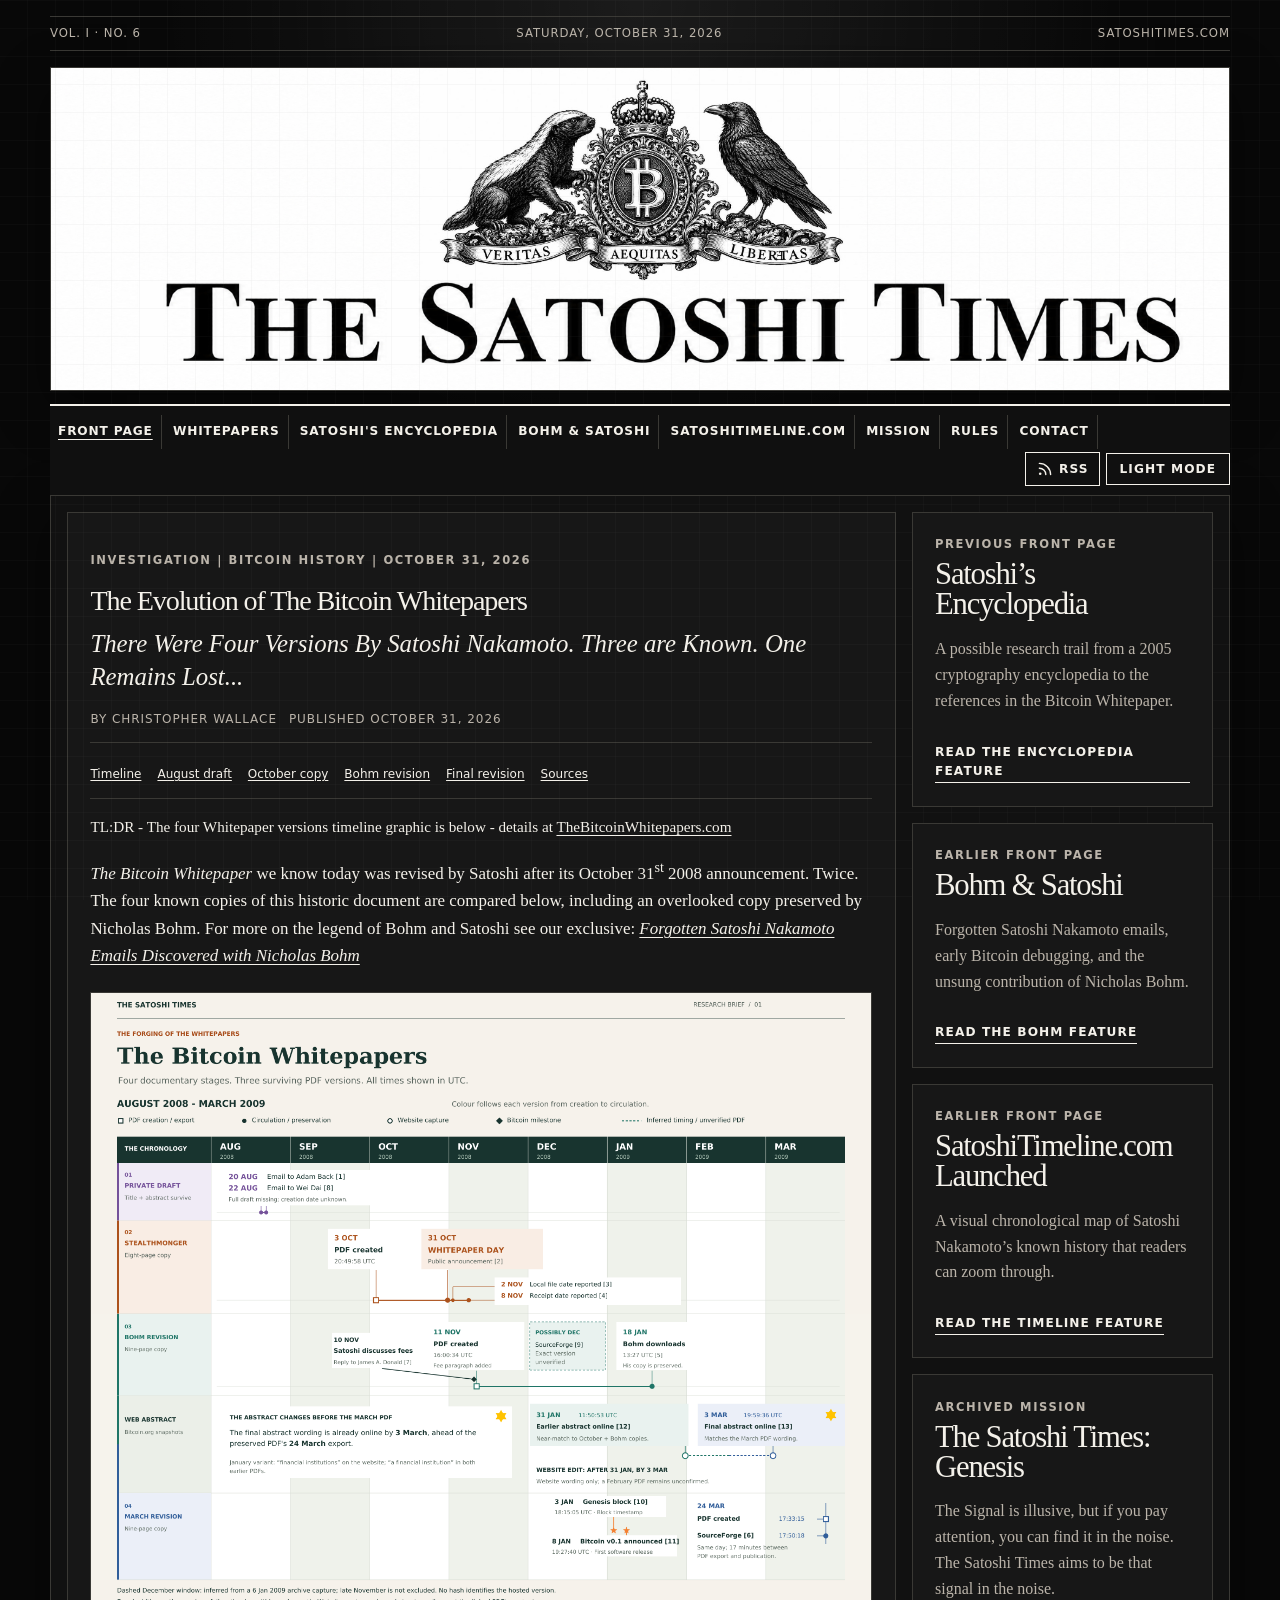
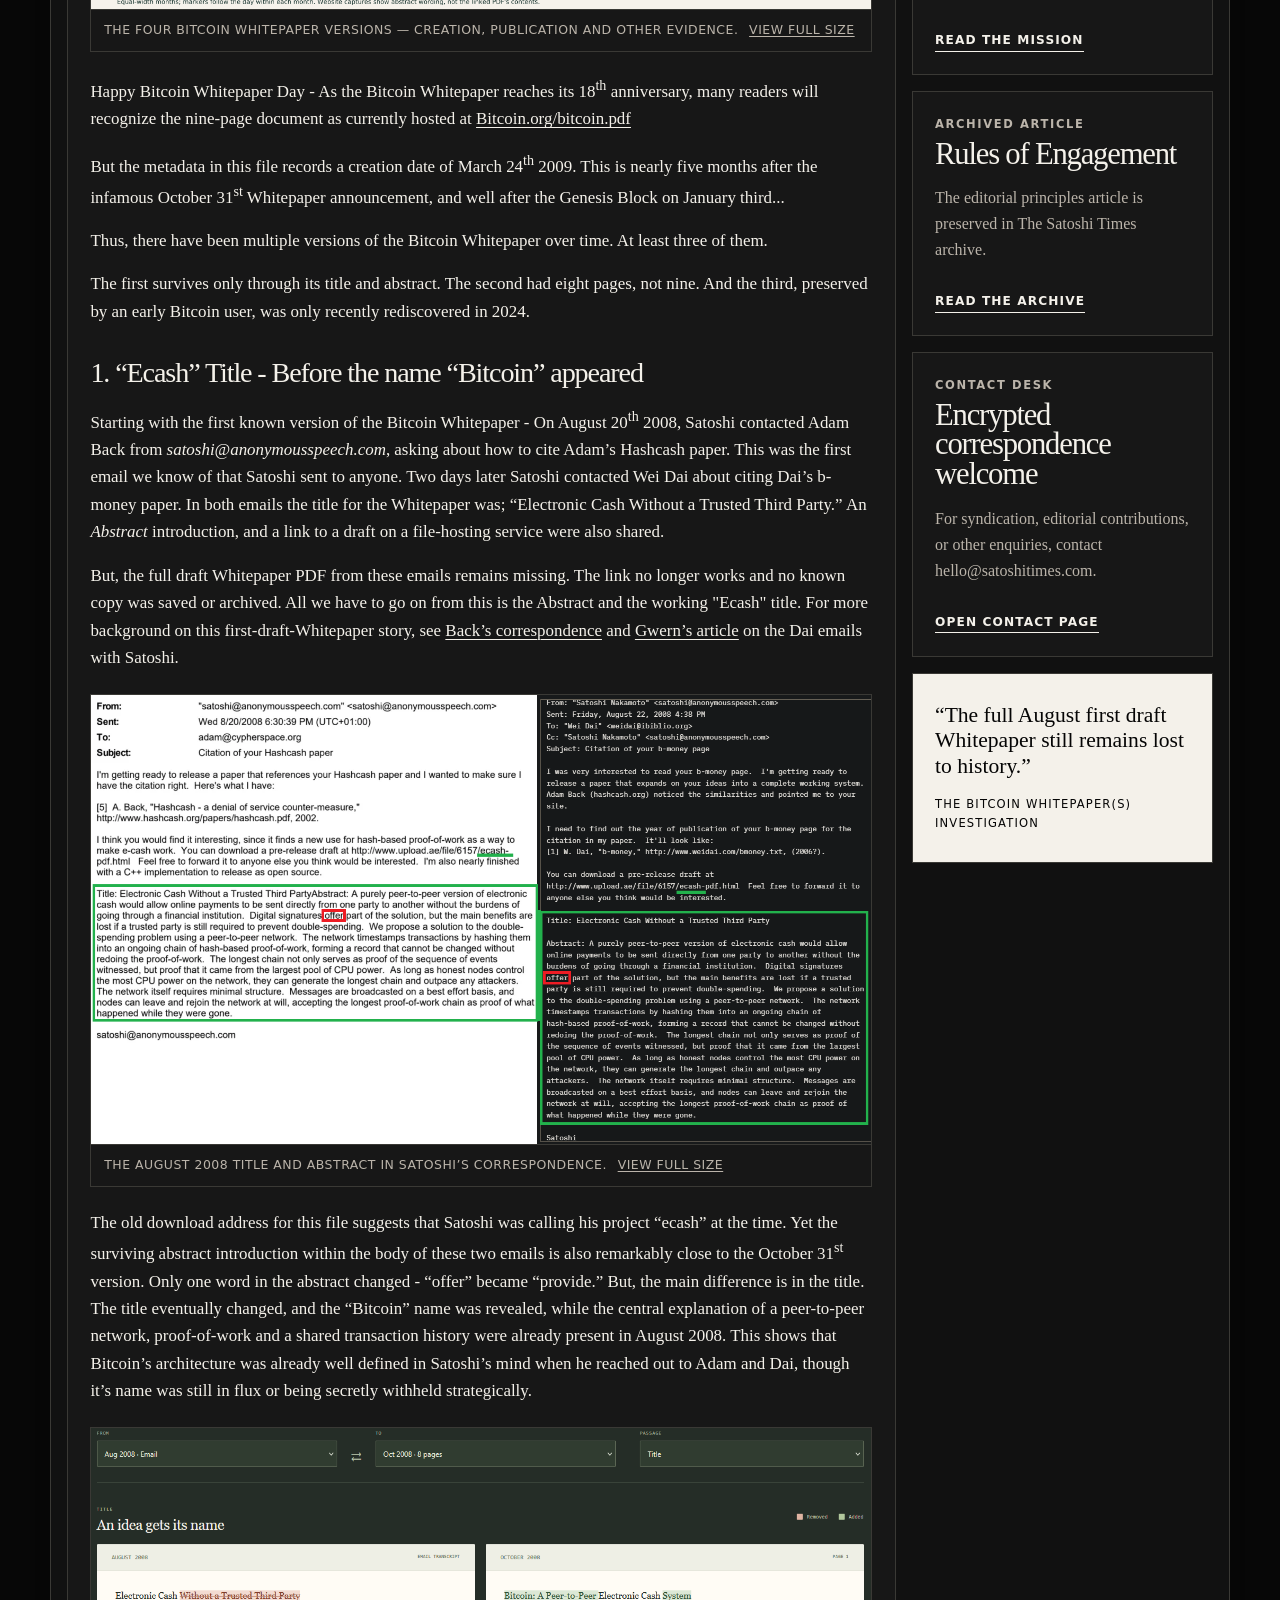
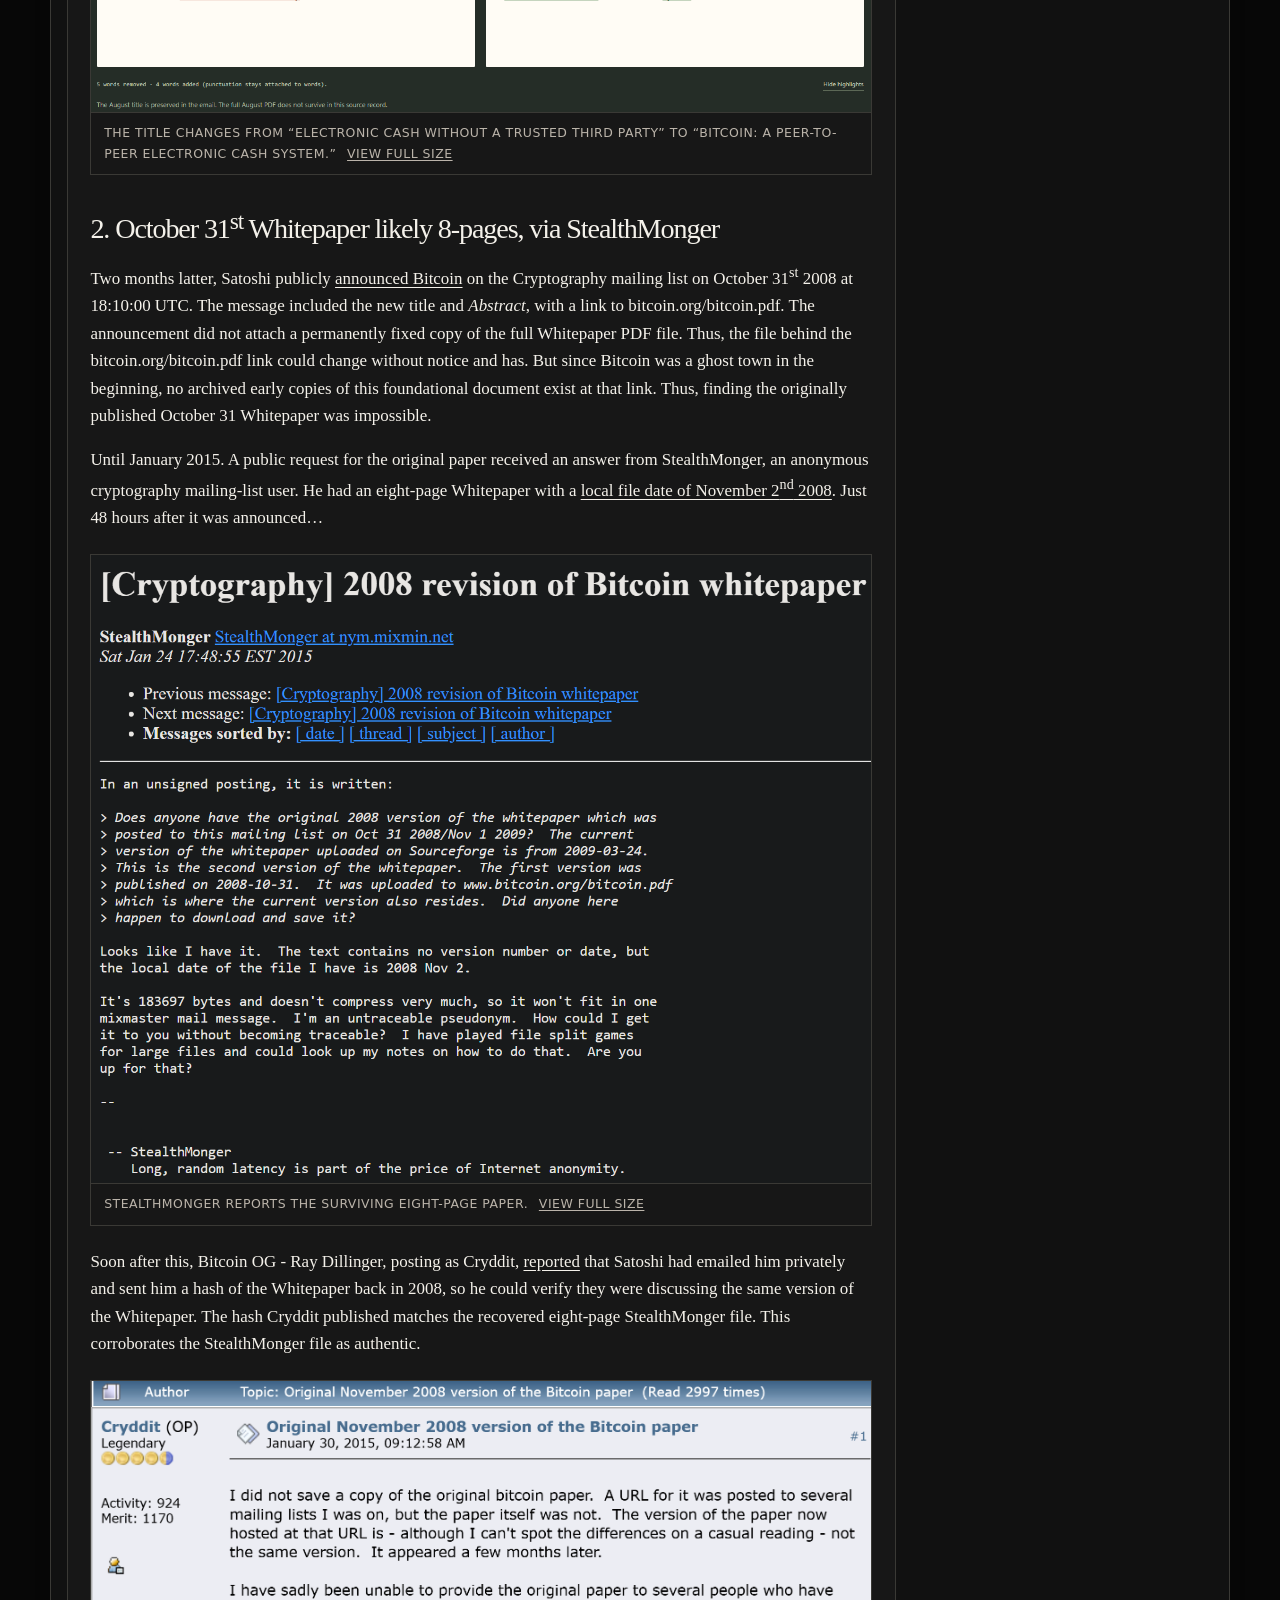
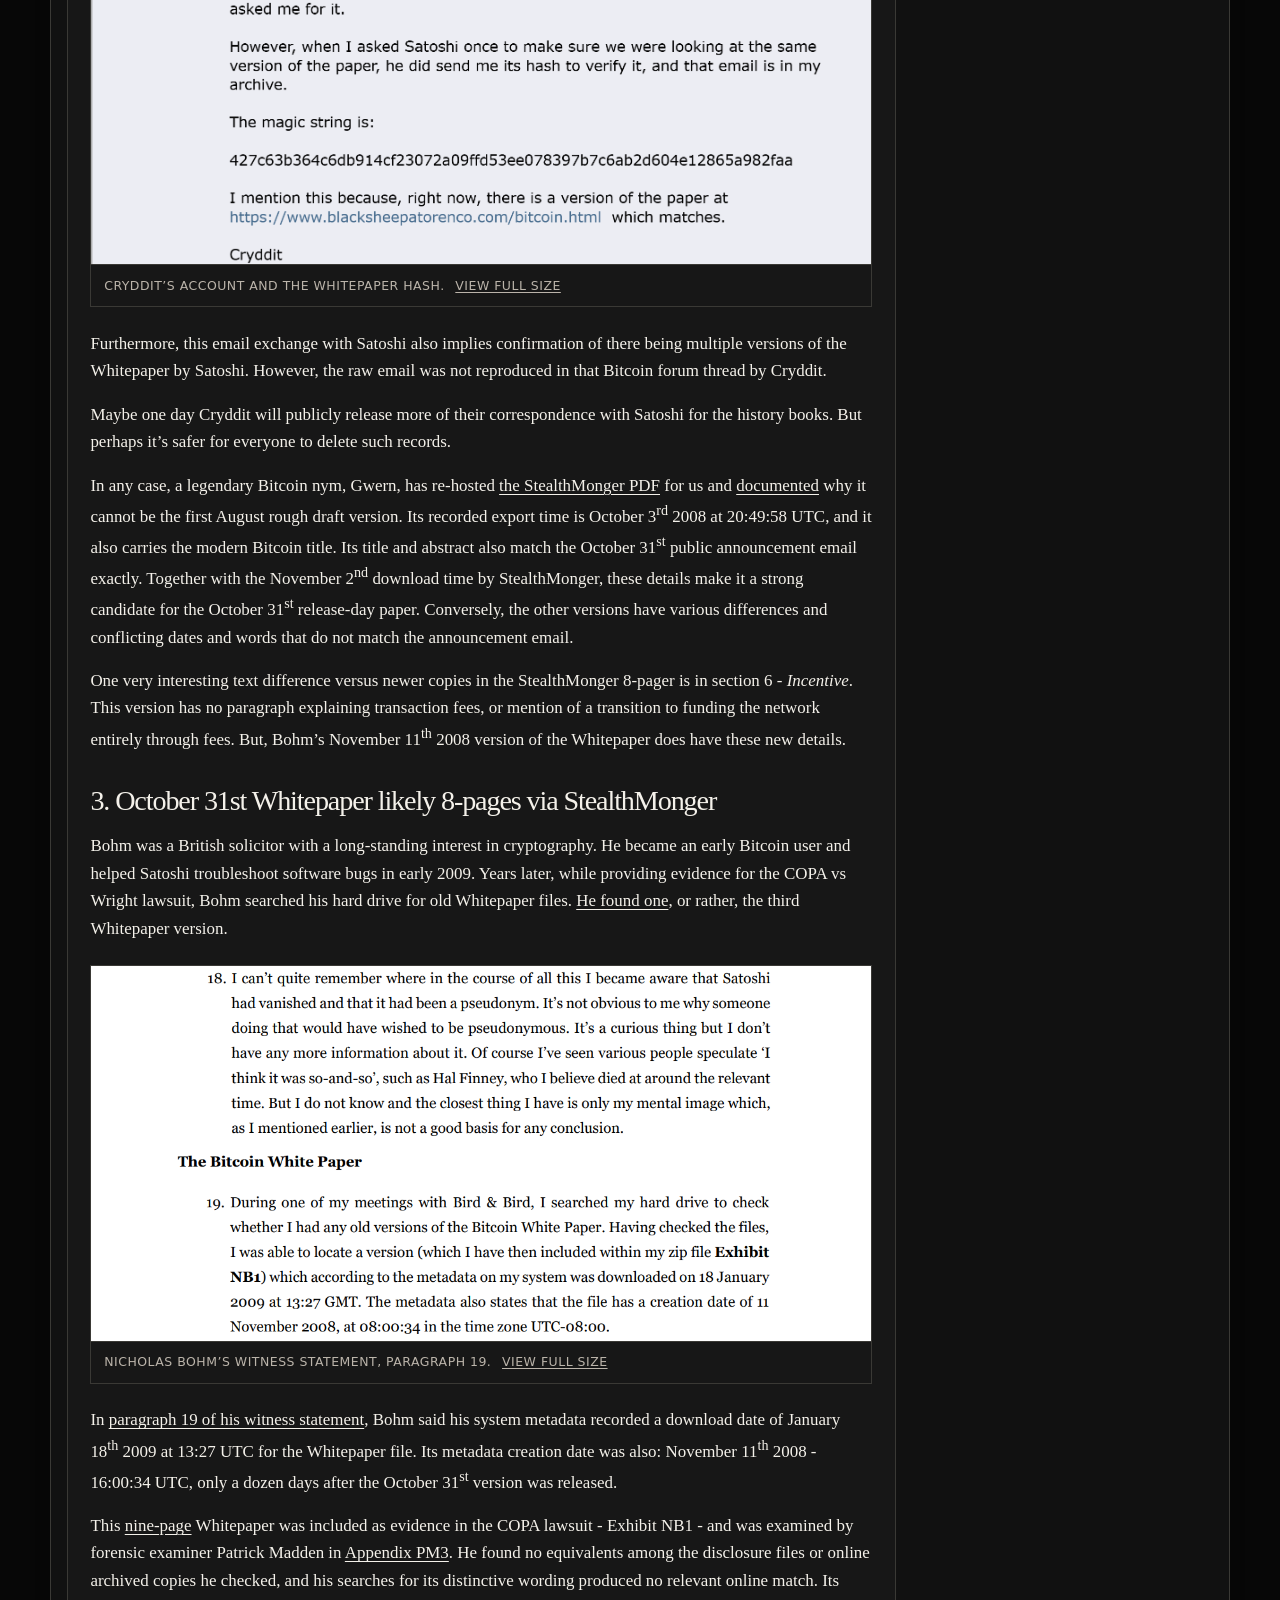
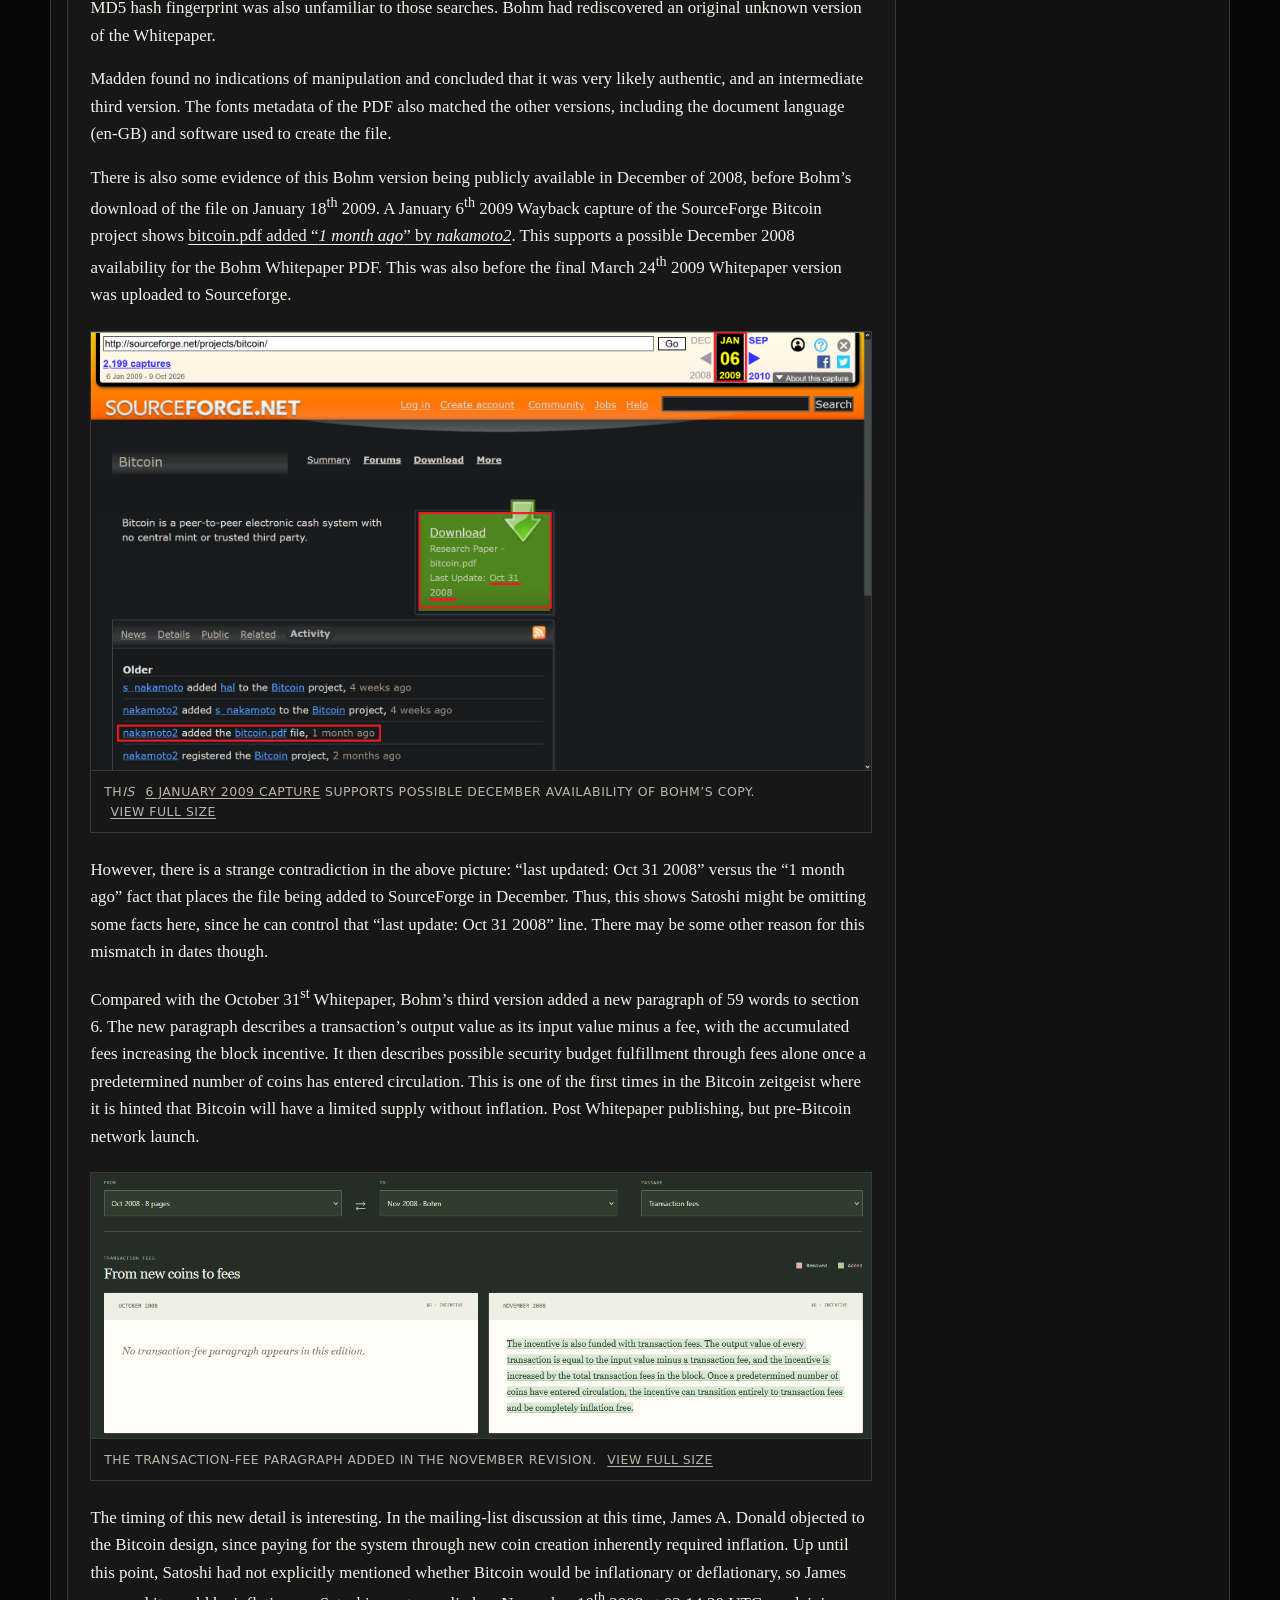
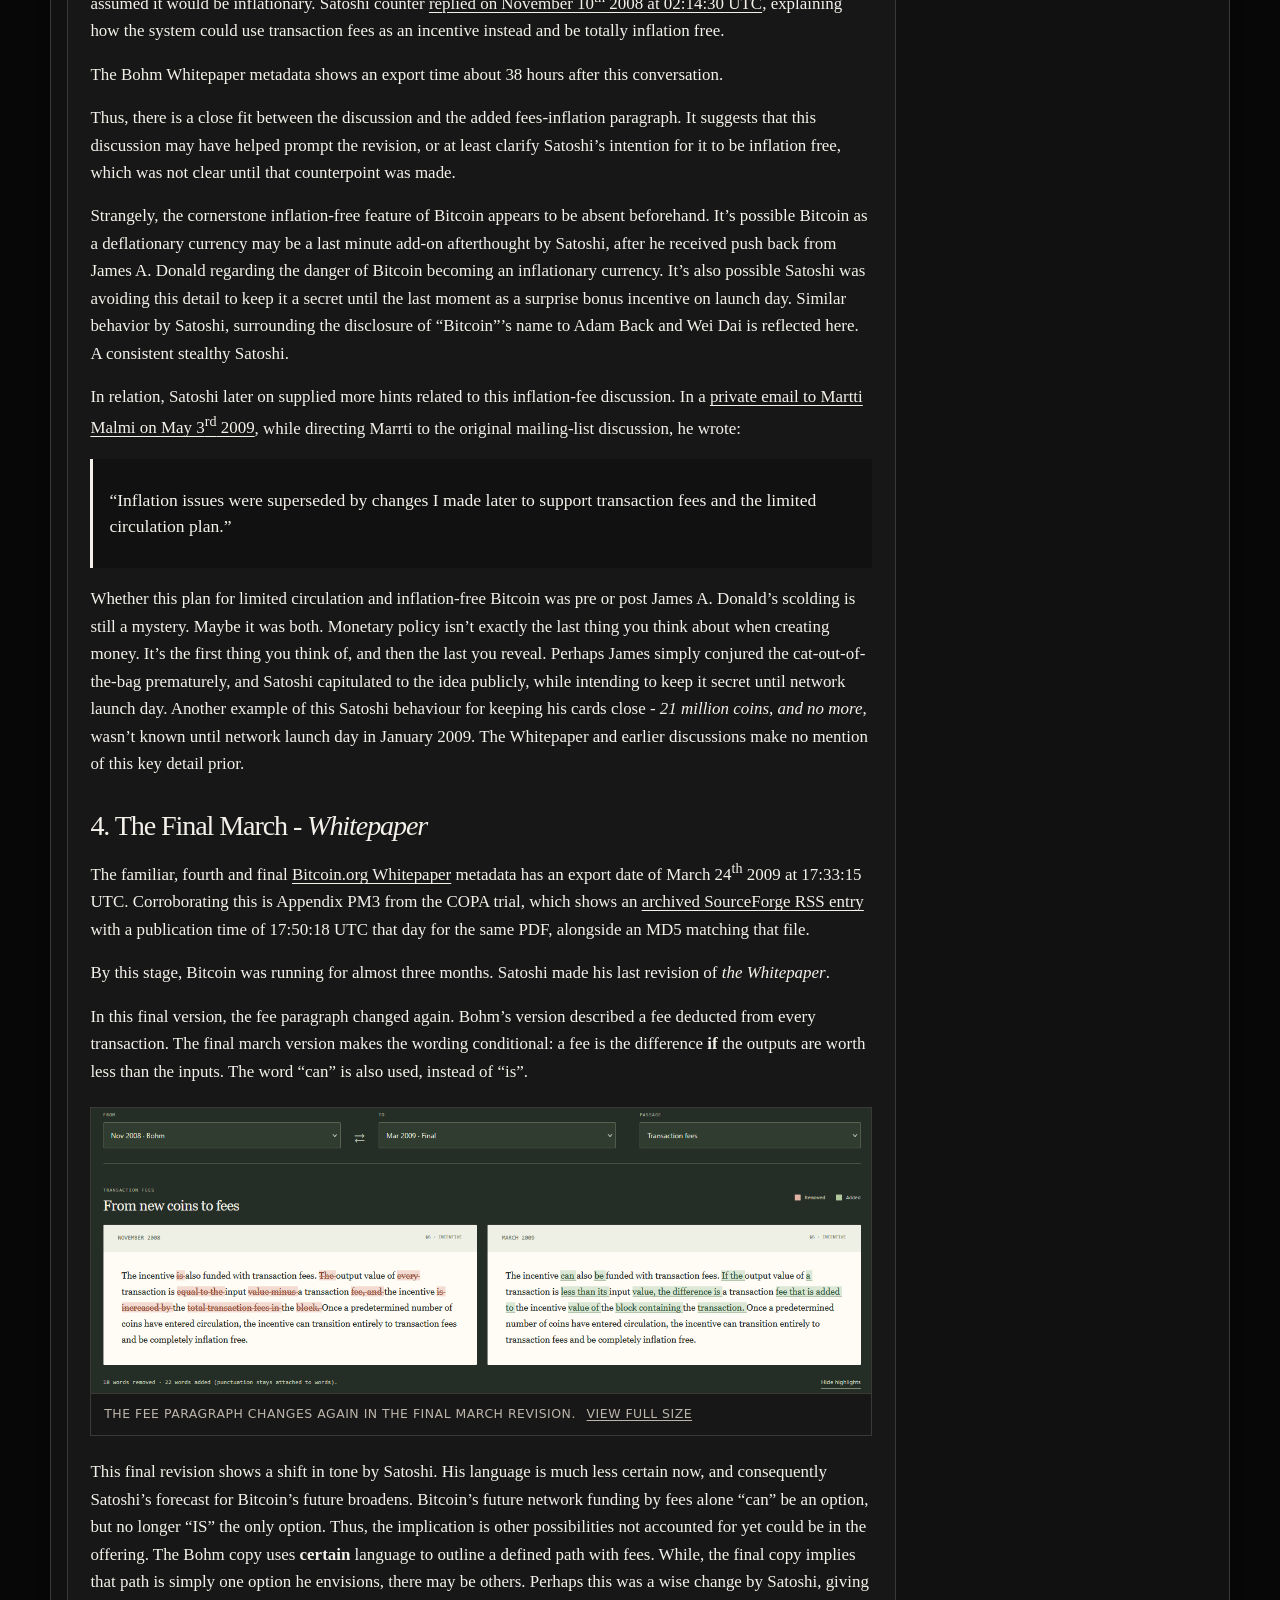
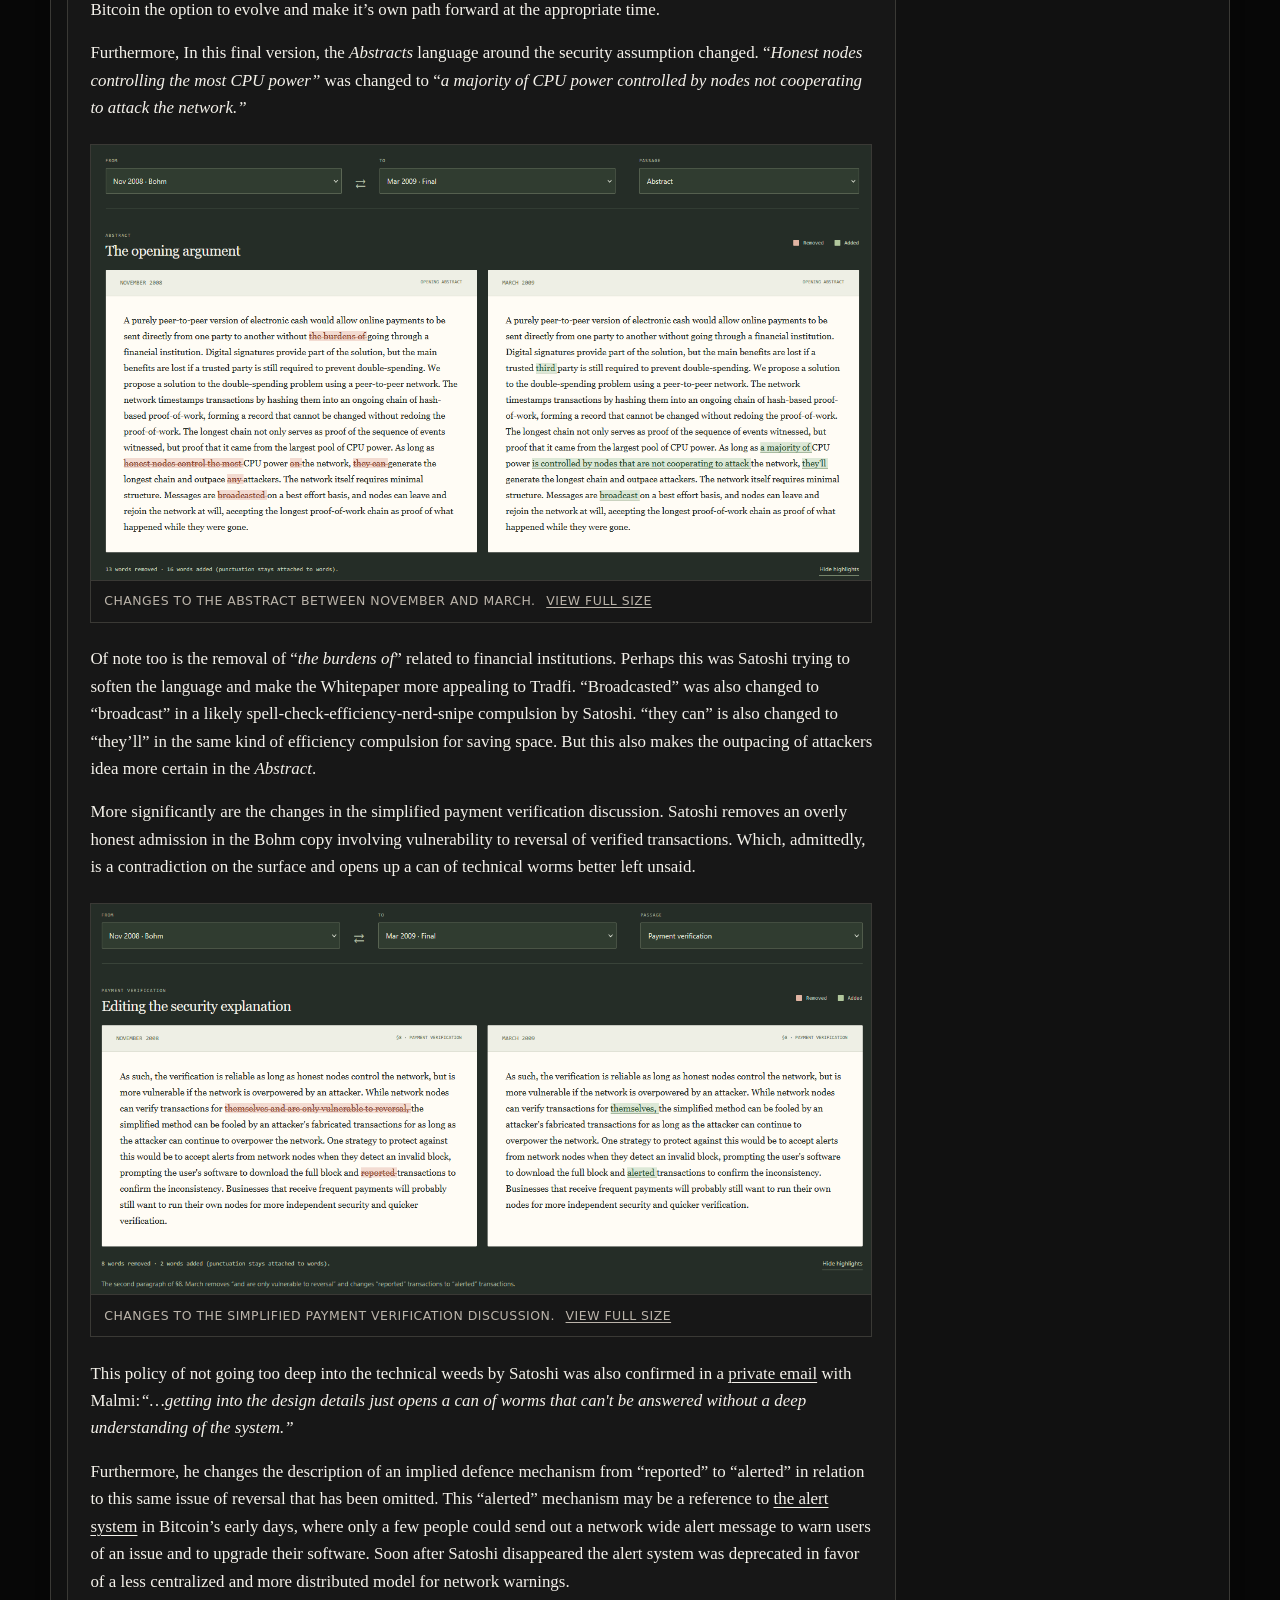
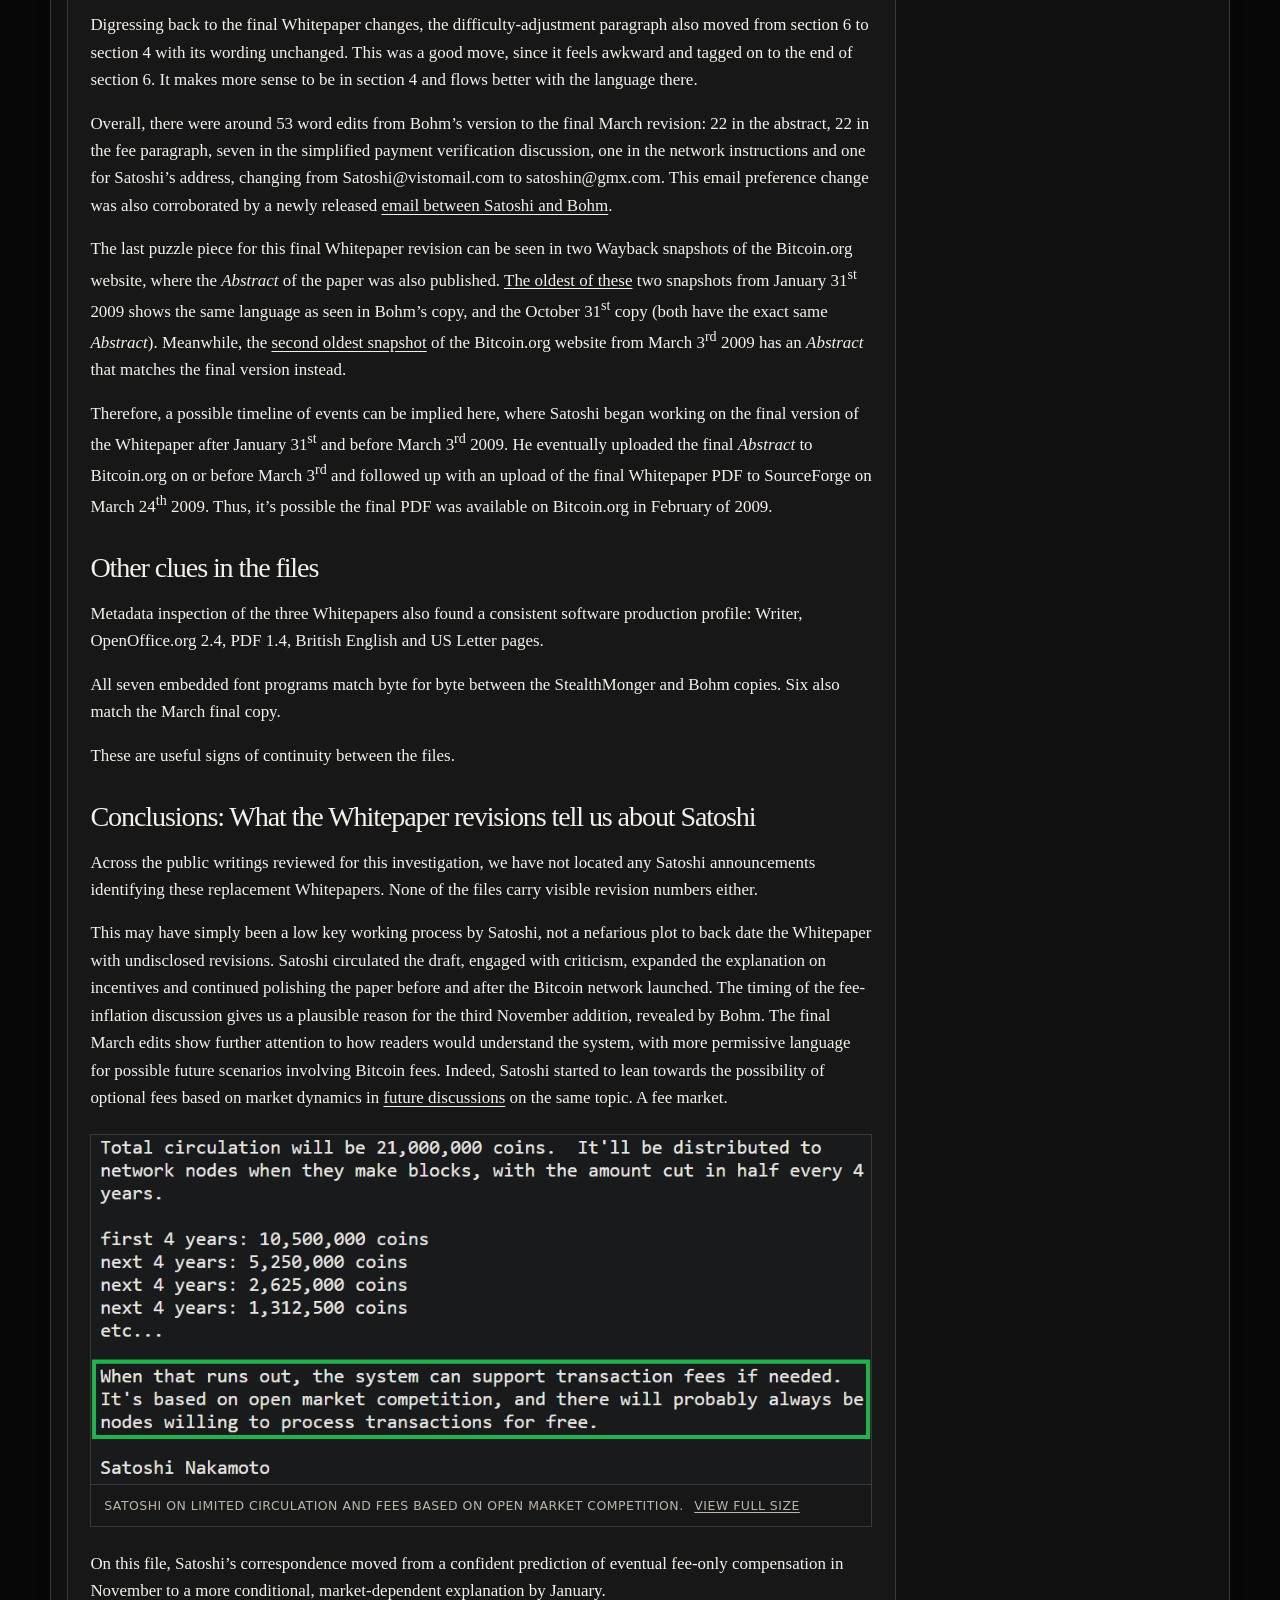
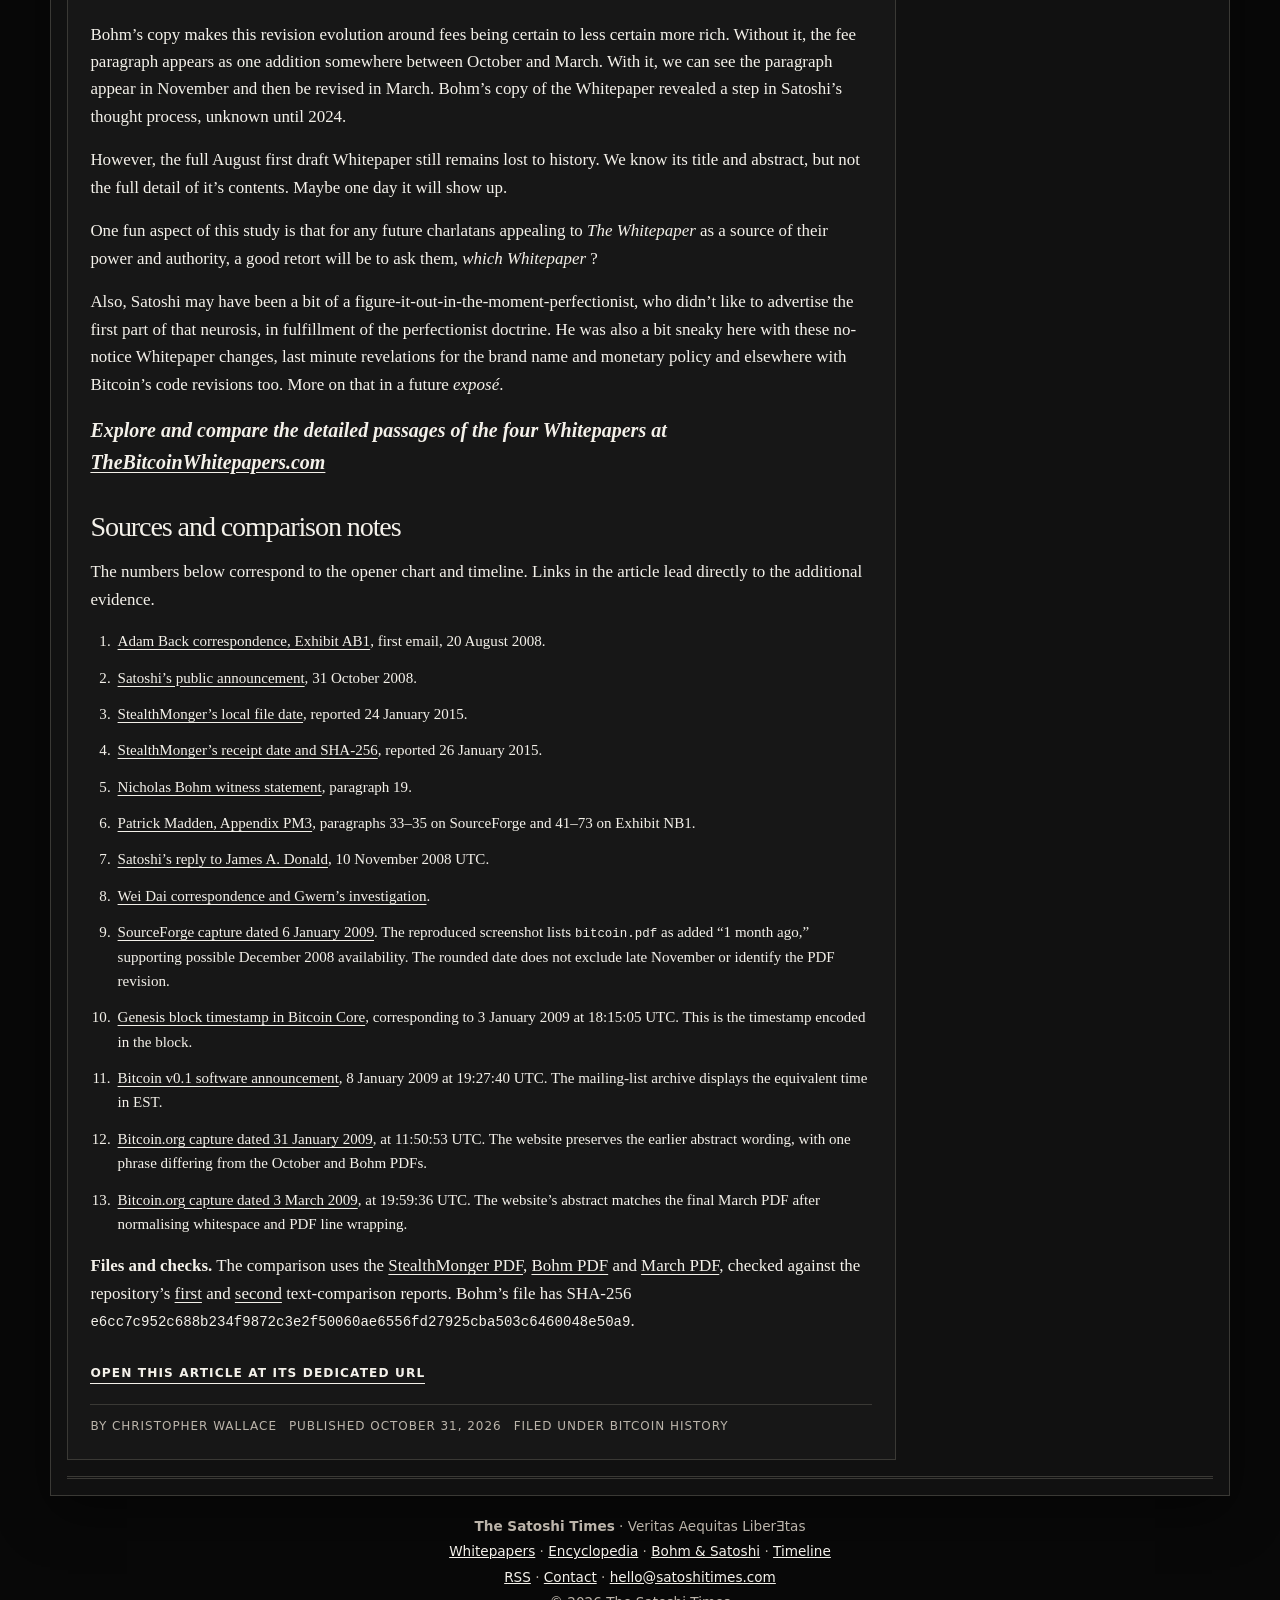
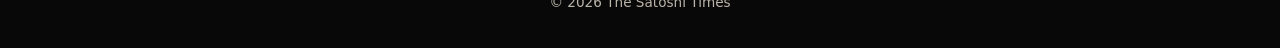
==== commit 0b6f882b: "Correct title and text references to 'Whitepapers'" ====
--- a/index.html
+++ b/index.html
@@ -3,7 +3,7 @@
 <head>
   <meta charset="utf-8" />
   <meta name="viewport" content="width=device-width, initial-scale=1" />
-  <title>The Evolution of The Bitcoin Whitepaper(s) — The Satoshi Times</title>
+  <title>The Evolution of The Bitcoin Whitepapers — The Satoshi Times</title>
   <meta name="description" content="Four versions of the Bitcoin Whitepaper by Satoshi Nakamoto: the lost August draft, the eight-page StealthMonger copy, Nicholas Bohm’s revision and the final March 2009 paper." />
   <meta name="author" content="Christopher Wallace" />
   <link rel="canonical" href="https://satoshitimes.com/whitepapers/" />
@@ -17,7 +17,7 @@
   <meta property="article:published_time" content="2026-10-31" />
   <meta name="twitter:card" content="summary_large_image" />
   <link rel="stylesheet" href="styles.css" />
-  <script type="application/ld+json">{"@context": "https://schema.org", "@type": "NewsArticle", "headline": "The Evolution of The Bitcoin Whitepaper(s)", "description": "Four versions of the Bitcoin Whitepaper by Satoshi Nakamoto: the lost August draft, the eight-page StealthMonger copy, Nicholas Bohm’s revision and the final March 2009 paper.", "datePublished": "2026-10-31", "dateModified": "2026-10-31", "author": {"@type": "Person", "name": "Christopher Wallace"}, "publisher": {"@type": "Organization", "name": "The Satoshi Times", "url": "https://satoshitimes.com/"}, "mainEntityOfPage": "https://satoshitimes.com/whitepapers/", "image": "https://satoshitimes.com/assets/whitepapers/01-whitepaper-timeline.png"}</script>
+  <script type="application/ld+json">{"@context": "https://schema.org", "@type": "NewsArticle", "headline": "The Evolution of The Bitcoin Whitepapers", "description": "Four versions of the Bitcoin Whitepaper by Satoshi Nakamoto: the lost August draft, the eight-page StealthMonger copy, Nicholas Bohm’s revision and the final March 2009 paper.", "datePublished": "2026-10-31", "dateModified": "2026-10-31", "author": {"@type": "Person", "name": "Christopher Wallace"}, "publisher": {"@type": "Organization", "name": "The Satoshi Times", "url": "https://satoshitimes.com/"}, "mainEntityOfPage": "https://satoshitimes.com/whitepapers/", "image": "https://satoshitimes.com/assets/whitepapers/01-whitepaper-timeline.png"}</script>
   <link rel="alternate" type="application/rss+xml" title="The Satoshi Times — RSS" href="feed.xml" />
 </head>
 <body>
@@ -54,8 +54,8 @@
     <section class="headline-grid front-page-grid" aria-label="Lead story">
       <article id="lead" class="lead-story article-card prose longform-article whitepapers-article">
         <p class="kicker">Investigation | Bitcoin History | <time datetime="2026-10-31">October 31, 2026</time></p>
-        <h1 class="whitepapers-headline">The Evolution of The Bitcoin Whitepaper(s) – There Were Four Versions By Satoshi Nakamoto,</h1>
-        <p class="dek">Three are Known. One Remains Lost...</p>
+        <h1 class="whitepapers-headline">The Evolution of The Bitcoin Whitepapers</h1>
+        <p class="dek">There Were Four Versions By Satoshi Nakamoto. Three are Known. One Remains Lost...</p>
         <div class="article-meta article-meta--top">
           <span>By Christopher Wallace</span>
           <span>Published <time datetime="2026-10-31">October 31, 2026</time></span>
@@ -64,19 +64,18 @@
           <a href="#figure-1">Timeline</a><a href="#august-draft">August draft</a><a href="#october-whitepaper">October copy</a><a href="#bohm-revision">Bohm revision</a><a href="#march-revision">Final revision</a><a href="#sources">Sources</a>
         </nav>
         <p class="article-summary">TL:DR - The four Whitepaper versions timeline graphic is below - details at <a href="https://thebitcoinwhitepapers.com/" target="_blank" rel="noopener">TheBitcoinWhitepapers.com</a></p>
-        <p><em>The Bitcoin Whitepaper</em> we know today was revised by Satoshi after its October 31<sup>st</sup> 2008 announcement. Twice. The four known copies of this historic document are compared below, including an overlooked copy preserved by Nicholas Bohm. For more on the legend of Bohm and Satoshi see our exclusive: <a href="bohm/"><em>Forgotten Satoshi Nakamoto Emails Discovered with Nicholas Bohm, A Unsung Bitcoin Hero</em></a><em> </em></p>
+        <p><em>The Bitcoin Whitepaper</em> we know today was revised by Satoshi after its October 31<sup>st</sup> 2008 announcement. Twice. The four known copies of this historic document are compared below, including an overlooked copy preserved by Nicholas Bohm. For more on the legend of Bohm and Satoshi see our exclusive: <a href="bohm/"><em>Forgotten Satoshi Nakamoto Emails Discovered with Nicholas Bohm</em></a><em> </em></p>
         <figure class="article-figure whitepaper-figure" id="figure-1">
           <a class="figure-fullsize" href="assets/whitepapers/01-whitepaper-timeline.png" target="_blank" rel="noopener" aria-label="View full-size image: Timeline of the four Bitcoin Whitepaper versions, August 2008 to March 2009"><img src="assets/whitepapers/01-whitepaper-timeline.png" width="2880" height="2274" alt="Timeline of the four Bitcoin Whitepaper versions, August 2008 to March 2009" loading="eager" decoding="async" /></a>
-          <figcaption>The four Bitcoin Whitepaper versions — creation, publication and surviving archive evidence. <a href="assets/whitepapers/01-whitepaper-timeline.png" target="_blank" rel="noopener">View full size</a></figcaption>
-        </figure>
-        <p>Happy Bitcoin Whitepaper Day - As the Bitcoin Whitepaper reaches its 18<sup>th</sup> anniversary, many readers will recognize the nine-page document as currently hosted at <a href="https://bitcoin.org/bitcoin.pdf" target="_blank" rel="noopener">Bitcoin.org</a>/bitcoin.pdf</p>
+          <figcaption>The four Bitcoin Whitepaper versions — creation, publication and other evidence. <a href="assets/whitepapers/01-whitepaper-timeline.png" target="_blank" rel="noopener">View full size</a></figcaption>
+        </figure>
+        <p>Happy Bitcoin Whitepaper Day - As the Bitcoin Whitepaper reaches its 18<sup>th</sup> anniversary, many readers will recognize the nine-page document as currently hosted at <a href="https://bitcoin.org/bitcoin.pdf" target="_blank" rel="noopener">Bitcoin.org/bitcoin.pdf</a></p>
         <p>But the metadata in this file records a creation date of March 24<sup>th</sup> 2009. This is nearly five months after the infamous October 31<sup>st</sup> Whitepaper announcement, and well after the Genesis Block on January third...</p>
         <p>Thus, there have been multiple versions of the Bitcoin Whitepaper over time. At least three of them.</p>
-        <p>The first survives only through its title and abstract. The second had eight pages, not nine. And the third, preserved by an early Bitcoin user, was only recently rediscovered.</p>
-        <p>That early user was Nicholas Bohm, whose correspondence with Satoshi was explored by <strong>The Satoshi Times</strong> in our <a href="bohm/">Bohm and Satoshi emails investigation</a>. Among Bohm’s old Bitcoin files was a distinct Whitepaper revision that has sadly been scant covered by modern <em>Bitcoin</em> media. Today we’ll be fixing that, and try to show what changed, and why Satoshi kept silently revising the Bitcoin Whitepaper.</p>
+        <p>The first survives only through its title and abstract. The second had eight pages, not nine. And the third, preserved by an early Bitcoin user, was only recently rediscovered in 2024.</p>
         <h2 id="august-draft">1. “Ecash” Title - Before the name “Bitcoin” appeared</h2>
-        <p>Starting with the first known version of the Bitcoin Whitepaper - On August 20<sup>th</sup> 2008, Satoshi contacted Adam Back from <em>satoshi@anonymousspeech.com</em>, asking about how to cite Adam’s Hashcash paper. This was the first email we know of that Satoshi sent to anyone. Two days later Satoshi contacted Wei Dai about citing Dai’s b-money paper. In both emails the title for the Whitepaper was; “Electronic Cash Without a Trusted Third Party”, an <em>A</em><em>bstract </em>introduction, and a link to a draft on a file-hosting service were also shared.</p>
-        <p>But, this full draft PDF paper remains missing, since that link no longer works and no copy was saved or archived. <a href="https://s3.documentcloud.org/documents/24439625/adam-back-exhibit-ab1-1.pdf" target="_blank" rel="noopener">Back’s correspondence</a> and <a href="https://gwern.net/doc/bitcoin/2008-nakamoto#emails" target="_blank" rel="noopener">Gwern’s article</a> on the Dai emails are a good starting point for more background on this first draft story.</p>
+        <p>Starting with the first known version of the Bitcoin Whitepaper - On August 20<sup>th</sup> 2008, Satoshi contacted Adam Back from <em>satoshi@anonymousspeech.com</em>, asking about how to cite Adam’s Hashcash paper. This was the first email we know of that Satoshi sent to anyone. Two days later Satoshi contacted Wei Dai about citing Dai’s b-money paper. In both emails the title for the Whitepaper was; “Electronic Cash Without a Trusted Third Party.” An <em>A</em><em>bstract </em>introduction, and a link to a draft on a file-hosting service were also shared.</p>
+        <p>But, the full draft Whitepaper PDF from these emails remains missing. The link no longer works and no known copy was saved or archived. All we have to go on from this is the Abstract and the working "Ecash" title. For more background on this first-draft-Whitepaper story, see <a href="https://s3.documentcloud.org/documents/24439625/adam-back-exhibit-ab1-1.pdf" target="_blank" rel="noopener">Back’s correspondence</a> and <a href="https://gwern.net/doc/bitcoin/2008-nakamoto#emails" target="_blank" rel="noopener">Gwern’s article</a> on the Dai emails with Satoshi.</p>
         <figure class="article-figure whitepaper-figure" id="figure-2">
           <a class="figure-fullsize" href="assets/whitepapers/02-august-correspondence.png" target="_blank" rel="noopener" aria-label="View full-size image: August 2008 correspondence with Adam Back and Wei Dai showing the Electronic Cash Without a Trusted Third Party title and abstract"><img src="assets/whitepapers/02-august-correspondence.png" width="1472" height="847" alt="August 2008 correspondence with Adam Back and Wei Dai showing the Electronic Cash Without a Trusted Third Party title and abstract" loading="lazy" decoding="async" /></a>
           <figcaption>The August 2008 title and abstract in Satoshi’s correspondence. <a href="assets/whitepapers/02-august-correspondence.png" target="_blank" rel="noopener">View full size</a></figcaption>
@@ -86,8 +85,8 @@
           <a class="figure-fullsize" href="assets/whitepapers/03-title-comparison.png" target="_blank" rel="noopener" aria-label="View full-size image: Comparison of the August Electronic Cash Without a Trusted Third Party title with the October Bitcoin title"><img src="assets/whitepapers/03-title-comparison.png" width="1302" height="474" alt="Comparison of the August Electronic Cash Without a Trusted Third Party title with the October Bitcoin title" loading="lazy" decoding="async" /></a>
           <figcaption>The title changes from “Electronic Cash Without a Trusted Third Party” to “Bitcoin: A Peer-to-Peer Electronic Cash System.” <a href="assets/whitepapers/03-title-comparison.png" target="_blank" rel="noopener">View full size</a></figcaption>
         </figure>
-        <h2 id="october-whitepaper">2. The <strong>October 31</strong><strong><sup>st</sup></strong> Whitepaper was likely <strong>8</strong>-page<strong>s,</strong> preserved by StealthMonger</h2>
-        <p>Two months latter, Satoshi publicly <a href="https://www.metzdowd.com/pipermail/cryptography/2008-October/014810.html" target="_blank" rel="noopener">announced Bitcoin</a> on the Cryptography mailing list on October 31<sup>st</sup> 2008 at 18:10:00 UTC. The message included the new title and <em>A</em><em>bstract</em>, with a link to bitcoin.org/bitcoin.pdf. The announcement did not attach a permanently fixed copy of the full file. Thus, the file behind the bitcoin.org/bitcoin.pdf link could change without notice and has. But since Bitcoin was a ghost town in the beginning, no archived early copies of this foundational document exist at that link. Thus, finding the originally published Whitepaper impossible.</p>
+        <h2 id="october-whitepaper">2. <strong>October 31</strong><strong><sup>st</sup></strong> Whitepaper likely <strong>8</strong>-page<strong>s,</strong> via StealthMonger</h2>
+        <p>Two months latter, Satoshi publicly <a href="https://www.metzdowd.com/pipermail/cryptography/2008-October/014810.html" target="_blank" rel="noopener">announced Bitcoin</a> on the Cryptography mailing list on October 31<sup>st</sup> 2008 at 18:10:00 UTC. The message included the new title and <em>A</em><em>bstract</em>, with a link to bitcoin.org/bitcoin.pdf. The announcement did not attach a permanently fixed copy of the full Whitepaper PDF file. Thus, the file behind the bitcoin.org/bitcoin.pdf link could change without notice and has. But since Bitcoin was a ghost town in the beginning, no archived early copies of this foundational document exist at that link. Thus, finding the originally published October 31 Whitepaper was impossible.</p>
         <p>Until January 2015. A public request for the original paper received an answer from StealthMonger, an anonymous cryptography mailing-list user. He had an eight-page Whitepaper with a <a href="https://www.metzdowd.com/pipermail/cryptography/2015-January/024438.html" target="_blank" rel="noopener">local file date of November 2<sup>nd</sup> 2008</a>. Just 48 hours after it was announced…</p>
         <figure class="article-figure whitepaper-figure" id="figure-4">
           <a class="figure-fullsize" href="assets/whitepapers/04-stealthmonger-email.png" target="_blank" rel="noopener" aria-label="View full-size image: StealthMonger’s January 24, 2015 mailing-list message reporting an eight-page whitepaper with a local file date of November 2, 2008"><img src="assets/whitepapers/04-stealthmonger-email.png" width="1260" height="1014" alt="StealthMonger’s January 24, 2015 mailing-list message reporting an eight-page whitepaper with a local file date of November 2, 2008" loading="lazy" decoding="async" /></a>
@@ -102,16 +101,16 @@
         <p>Maybe one day Cryddit will publicly release more of their correspondence with Satoshi for the history books. But perhaps it’s safer for everyone to delete such records.</p>
         <p>In any case, a legendary Bitcoin nym, Gwern, has re-hosted <a href="https://gwern.net/doc/bitcoin/2008-10-03-nakamoto-bitcoindraft.pdf" target="_blank" rel="noopener">the StealthMonger PDF</a> for us and <a href="https://gwern.net/doc/bitcoin/2008-nakamoto#emails" target="_blank" rel="noopener">documented</a> why it cannot be the first August rough draft version. Its recorded export time is October 3<sup>rd</sup> 2008 at 20:49:58 UTC, and it also carries the modern Bitcoin title. Its title and abstract also match the October 31<sup>st</sup> public announcement email exactly. Together with the November 2<sup>nd</sup> download time by StealthMonger, these details make it a strong candidate for the October 31<sup>st</sup> release-day paper. Conversely, the other versions have various differences and conflicting dates and words that do not match the announcement email.</p>
         <p>One very interesting text difference versus newer copies in the StealthMonger 8-pager is in section 6 - <em>I</em><em>ncentive</em>. This version has no paragraph explaining transaction fees, or mention of a transition to funding the network entirely through fees. But, Bohm’s November 11<sup>th</sup> 2008 version of the Whitepaper does have these new details.</p>
-        <h2 id="bohm-revision">3. The <strong>2024</strong><strong> </strong><strong>re</strong><strong>discovered</strong> Whitepaper on Nicholas Bohm’s hard drive</h2>
+        <h2 id="bohm-revision">3. October 31st Whitepaper likely 8-pages via StealthMonger  </h2>
         <p>Bohm was a British solicitor with a long-standing interest in cryptography. He became an early Bitcoin user and helped Satoshi troubleshoot software bugs in early 2009. Years later, while providing evidence for the COPA vs Wright lawsuit, Bohm searched his hard drive for old Whitepaper files. <a href="https://github.com/NicholasBohm/Emails/blob/main/bitcoin-nb1.pdf" target="_blank" rel="noopener">He found one</a>, or rather, the third Whitepaper version.</p>
         <figure class="article-figure whitepaper-figure" id="figure-6">
           <a class="figure-fullsize" href="assets/whitepapers/06-bohm-witness-statement.png" target="_blank" rel="noopener" aria-label="View full-size image: Paragraph 19 of Nicholas Bohm’s witness statement describing the whitepaper found on his hard drive"><img src="assets/whitepapers/06-bohm-witness-statement.png" width="1224" height="589" alt="Paragraph 19 of Nicholas Bohm’s witness statement describing the whitepaper found on his hard drive" loading="lazy" decoding="async" /></a>
           <figcaption>Nicholas Bohm’s witness statement, paragraph 19. <a href="assets/whitepapers/06-bohm-witness-statement.png" target="_blank" rel="noopener">View full size</a></figcaption>
         </figure>
-        <p>In <a href="https://bitcoindefense.org/assets/documents/Witness-Statement-of-Nicholas-Bohm.pdf" target="_blank" rel="noopener">paragraph 19 of his witness statement</a>, Bohm said his system metadata recorded a download on January 18<sup>th</sup> 2009 at 13:27 UTC. This Whitepaper’s metadata creation date was also: November 11<sup>th</sup> 2008 - 16:00:34 UTC, only a dozen days after the October 31<sup>st</sup> version was released.</p>
+        <p>In <a href="https://bitcoindefense.org/assets/documents/Witness-Statement-of-Nicholas-Bohm.pdf" target="_blank" rel="noopener">paragraph 19 of his witness statement</a>, Bohm said his system metadata recorded a download date of January 18<sup>th</sup> 2009 at 13:27 UTC for the Whitepaper file. Its metadata creation date was also: November 11<sup>th</sup> 2008 - 16:00:34 UTC, only a dozen days after the October 31<sup>st</sup> version was released.</p>
         <p>This <a href="https://github.com/NicholasBohm/Emails/blob/main/bitcoin-nb1.pdf" target="_blank" rel="noopener">nine-page</a> Whitepaper was included as evidence in the COPA lawsuit - Exhibit NB1 - and was examined by forensic examiner Patrick Madden in <a href="https://github.com/NicholasBohm/Emails/blob/main/Appendix%20PM3.pdf" target="_blank" rel="noopener">Appendix PM3</a>. He found no equivalents among the disclosure files or online archived copies he checked, and his searches for its distinctive wording produced no relevant online match. Its MD5 hash fingerprint was also unfamiliar to those searches. Bohm had rediscovered an original unknown version of the Whitepaper.</p>
-        <p>Madden found no indications of manipulation and concluded that it was very likely authentic, from the same source as the known papers, and an intermediate third version. The fonts metadata of the PDF also matched the other versions, including the document language (en-GB) and software used to create the file.</p>
-        <p>There is also some evidence of this Bohm version being publicly available in December of 2008, before Bohm’s download of the file on January 18<sup>th</sup> 2009. A January 6<sup>th</sup> 2009 Wayback capture of the SourceForge Bitcoin project shows <a href="https://web.archive.org/web/20090106201347/http://sourceforge.net/projects/bitcoin/" target="_blank" rel="noopener">bitcoin.pdf added “<em>1 month ago</em>” by <em>nakamoto2</em></a>. This supports a possible December 2008 availability of the Bohm Bitcoin PDF. This was also before the final March 24<sup>th</sup> 2009 Whitepaper version was uploaded to Sourceforge.</p>
+        <p>Madden found no indications of manipulation and concluded that it was very likely authentic, and an intermediate third version. The fonts metadata of the PDF also matched the other versions, including the document language (en-GB) and software used to create the file.</p>
+        <p>There is also some evidence of this Bohm version being publicly available in December of 2008, before Bohm’s download of the file on January 18<sup>th</sup> 2009. A January 6<sup>th</sup> 2009 Wayback capture of the SourceForge Bitcoin project shows <a href="https://web.archive.org/web/20090106201347/http://sourceforge.net/projects/bitcoin/" target="_blank" rel="noopener">bitcoin.pdf added “<em>1 month ago</em>” by <em>nakamoto2</em></a>. This supports a possible December 2008 availability for the Bohm Whitepaper PDF. This was also before the final March 24<sup>th</sup> 2009 Whitepaper version was uploaded to Sourceforge.</p>
         <figure class="article-figure whitepaper-figure" id="figure-7">
           <a class="figure-fullsize" href="assets/whitepapers/07-sourceforge-archive.png" target="_blank" rel="noopener" aria-label="View full-size image: January 6, 2009 SourceForge capture showing bitcoin.pdf added one month ago and a last-updated label of October 31, 2008"><img src="assets/whitepapers/07-sourceforge-archive.png" width="1920" height="1080" alt="January 6, 2009 SourceForge capture showing bitcoin.pdf added one month ago and a last-updated label of October 31, 2008" loading="lazy" decoding="async" /></a>
           <figcaption>Th<em>is</em> <a href="https://web.archive.org/web/20090106201347/http://sourceforge.net/projects/bitcoin/" target="_blank" rel="noopener">6 January 2009 capture</a> supports possible December availability of Bohm’s copy. <a href="assets/whitepapers/07-sourceforge-archive.png" target="_blank" rel="noopener">View full size</a></figcaption>
@@ -124,15 +123,15 @@
         </figure>
         <p>The timing of this new detail is interesting. In the mailing-list discussion at this time, James A. Donald objected to the Bitcoin design, since paying for the system through new coin creation inherently required inflation. Up until this point, Satoshi had not explicitly mentioned whether Bitcoin would be inflationary or deflationary, so James assumed it would be inflationary. Satoshi counter <a href="https://www.metzdowd.com/pipermail/cryptography/2008-November/014842.html" target="_blank" rel="noopener">replied on November 10<sup>th</sup> 2008 at 02:14:30 UTC</a>, explaining how the system could use transaction fees as an incentive instead and be totally inflation free.</p>
         <p>The Bohm Whitepaper metadata shows an export time about 38 hours after this conversation.</p>
-        <p>Thus, there is a close fit between the discussion and the added fees-inflation paragraph. It suggests that this discussion may have helped prompt the revision, or a least clarify Satoshi’s intention for it to be inflation free, which was not clear until that counterpoint was made.</p>
+        <p>Thus, there is a close fit between the discussion and the added fees-inflation paragraph. It suggests that this discussion may have helped prompt the revision, or at least clarify Satoshi’s intention for it to be inflation free, which was not clear until that counterpoint was made.</p>
         <p>Strangely, the cornerstone inflation-free feature of Bitcoin appears to be absent beforehand. It’s possible Bitcoin as a deflationary currency may be a last minute add-on afterthought by Satoshi, after he received push back from James A. Donald regarding the danger of Bitcoin becoming an inflationary currency. It’s also possible Satoshi was avoiding this detail to keep it a secret until the last moment as a surprise bonus incentive on launch day. Similar behavior by Satoshi, surrounding the disclosure of “Bitcoin”’s name to Adam Back and Wei Dai is reflected here. A consistent stealthy Satoshi.</p>
         <p>In relation, Satoshi later on supplied more hints related to this inflation-fee discussion. In a <a href="https://mmalmi.github.io/satoshi/#email-3" target="_blank" rel="noopener">private email to Martti Malmi on May 3<sup>rd</sup> 2009</a>, while directing Marrti to the original mailing-list discussion, he wrote:</p>
         <blockquote><p>“Inflation issues were superseded by changes I made later to support transaction fees and the limited circulation plan.”</p></blockquote>
-        <p>Whether this plan for limited circulation and inflation-free Bitcoin was pre or post James A. Donald’s scolding is still a mystery. Maybe it was both. Monetary policy isn’t exactly the last thing you think about when creating money. It’s the first thing you think of, and then the last you reveal. Perhaps James simply conjured the cat out the bag prematurely, and Satoshi capitulated to the idea publicly, while intending to keep it secret until network launch day. <em>21 million coins, and no more</em>, wasn’t known until then anyways.</p>
+        <p>Whether this plan for limited circulation and inflation-free Bitcoin was pre or post James A. Donald’s scolding is still a mystery. Maybe it was both. Monetary policy isn’t exactly the last thing you think about when creating money. It’s the first thing you think of, and then the last you reveal. Perhaps James simply conjured the cat-out-of-the-bag prematurely, and Satoshi capitulated to the idea publicly, while intending to keep it secret until network launch day. Another example of this Satoshi behaviour for keeping his cards close - <em>21 million coins, and no more</em>, wasn’t known until network launch day in January 2009. The Whitepaper and earlier discussions make no mention of this key detail prior.</p>
         <h2 id="march-revision"><strong>4. </strong><strong>The </strong><strong>Final </strong><strong>March</strong> - <em>Whitepaper</em></h2>
         <p>The familiar, fourth and final <a href="https://bitcoin.org/bitcoin.pdf" target="_blank" rel="noopener">Bitcoin.org Whitepaper</a> metadata has an export date of March 24<sup>th</sup> 2009 at 17:33:15 UTC. Corroborating this is Appendix PM3 from the COPA trial, which shows an <a href="https://web.archive.org/web/20091128203045if_/http://sourceforge.net:80/api/file/index/project-id/244765/rss" target="_blank" rel="noopener">archived SourceForge RSS entry</a> with a publication time of 17:50:18 UTC that day for the same PDF, alongside an MD5 matching that file.</p>
         <p>By this stage, Bitcoin was running for almost three months. Satoshi made his last revision of <em>the Whitepaper</em>.</p>
-        <p>This time, the fee paragraph changed again. Bohm’s version described a fee deducted from every transaction. The final march version makes the wording conditional: a fee is the difference <strong>if</strong> the outputs are worth less than the inputs. The word “can” is also used, instead of “is”.</p>
+        <p>In this final version, the fee paragraph changed again. Bohm’s version described a fee deducted from every transaction. The final march version makes the wording conditional: a fee is the difference <strong>if</strong> the outputs are worth less than the inputs. The word “can” is also used, instead of “is”.</p>
         <figure class="article-figure whitepaper-figure" id="figure-9">
           <a class="figure-fullsize" href="assets/whitepapers/09-fee-paragraph-revised.png" target="_blank" rel="noopener" aria-label="View full-size image: Comparison of the November and March fee paragraphs, including the change from is to can"><img src="assets/whitepapers/09-fee-paragraph-revised.png" width="1318" height="481" alt="Comparison of the November and March fee paragraphs, including the change from is to can" loading="lazy" decoding="async" /></a>
           <figcaption>The fee paragraph changes again in the final March revision. <a href="assets/whitepapers/09-fee-paragraph-revised.png" target="_blank" rel="noopener">View full size</a></figcaption>
@@ -143,14 +142,14 @@
           <a class="figure-fullsize" href="assets/whitepapers/10-abstract-comparison.png" target="_blank" rel="noopener" aria-label="View full-size image: Side-by-side comparison highlighting changes to the abstract between the Bohm and final March whitepapers"><img src="assets/whitepapers/10-abstract-comparison.png" width="1325" height="739" alt="Side-by-side comparison highlighting changes to the abstract between the Bohm and final March whitepapers" loading="lazy" decoding="async" /></a>
           <figcaption>Changes to the abstract between November and March. <a href="assets/whitepapers/10-abstract-comparison.png" target="_blank" rel="noopener">View full size</a></figcaption>
         </figure>
-        <p>Of note too is the removal of “<em>the burdens of</em>” related to financial institutions. Perhaps this was Satoshi trying to soften the language and make the Whitepaper more appealing to Tradfi. “Broadcasted” was also changed to “broadcast” in a likely spell-check-efficiency-nerd-snipe compulsion by Satoshi. “they can” is also changed to “they’ll” in the same kind of efficiency compulsion for saving space. But this also makes the outpacing of attackers idea more certain in the <em>Abstract</em>. Which is a contradiction in tone to his earlier change in tone.</p>
+        <p>Of note too is the removal of “<em>the burdens of</em>” related to financial institutions. Perhaps this was Satoshi trying to soften the language and make the Whitepaper more appealing to Tradfi. “Broadcasted” was also changed to “broadcast” in a likely spell-check-efficiency-nerd-snipe compulsion by Satoshi. “they can” is also changed to “they’ll” in the same kind of efficiency compulsion for saving space. But this also makes the outpacing of attackers idea more certain in the <em>Abstract</em>. </p>
         <p>More significantly are the changes in the simplified payment verification discussion. Satoshi removes an overly honest admission in the Bohm copy involving vulnerability to reversal of verified transactions. Which, admittedly, is a contradiction on the surface and opens up a can of technical worms better left unsaid.</p>
         <figure class="article-figure whitepaper-figure" id="figure-11">
           <a class="figure-fullsize" href="assets/whitepapers/11-spv-comparison.png" target="_blank" rel="noopener" aria-label="View full-size image: Side-by-side comparison of the simplified payment verification passages in the Bohm and final whitepapers"><img src="assets/whitepapers/11-spv-comparison.png" width="1312" height="656" alt="Side-by-side comparison of the simplified payment verification passages in the Bohm and final whitepapers" loading="lazy" decoding="async" /></a>
           <figcaption>Changes to the simplified payment verification discussion. <a href="assets/whitepapers/11-spv-comparison.png" target="_blank" rel="noopener">View full size</a></figcaption>
         </figure>
         <p>This policy of not going too deep into the technical weeds by Satoshi was also confirmed in a <a href="https://mmalmi.github.io/satoshi/#email-3" target="_blank" rel="noopener">private email</a> with Malmi:<em>“…getting into the design details just opens a can of worms that can&#x27;t be answered without a deep understanding of the system.” </em></p>
-        <p>Here he also changes the description of an implied defense mechanism from “reported” to “alerted” in relation to this same issue of reversal that has been omitted. This “alerted” mechanism may be a reference to <a href="https://bitcoinwiki.org/wiki/Alert_system" target="_blank" rel="noopener">the alert system</a> in Bitcoin’s early days, where only a few people could send out a network wide alert message to warn users of an issue and to upgrade their software. Soon after Satoshi disappeared the alert system was deprecated  in favor of a less centralized and more distributed model for network issues.</p>
+        <p>Furthermore, he changes the description of an implied defence mechanism from “reported” to “alerted” in relation to this same issue of reversal that has been omitted. This “alerted” mechanism may be a reference to <a href="https://bitcoinwiki.org/wiki/Alert_system" target="_blank" rel="noopener">the alert system</a> in Bitcoin’s early days, where only a few people could send out a network wide alert message to warn users of an issue and to upgrade their software. Soon after Satoshi disappeared the alert system was deprecated  in favor of a less centralized and more distributed model for network warnings.</p>
         <p>Digressing back to the final Whitepaper changes, the difficulty-adjustment paragraph also moved from section 6 to section 4 with its wording unchanged. This was a good move, since it feels awkward and tagged on to the end of section 6. It makes more sense to be in section 4 and flows better with the language there.</p>
         <p>Overall, there were around 53 word edits from Bohm’s version to the final March revision: 22 in the abstract, 22 in the fee paragraph, seven in the simplified payment verification discussion, one in the network instructions and one for Satoshi’s address, changing from Satoshi@vistomail.com to satoshin@gmx.com. This email preference change was also corroborated by a newly released <a href="https://github.com/NicholasBohm/Emails/blob/main/66%20s20090719-Re_Bitcoin-231340.pdf" target="_blank" rel="noopener">email between Satoshi and Bohm</a>.</p>
         <p>The last puzzle piece for this final Whitepaper revision can be seen in two Wayback snapshots of the Bitcoin.org website, where the <em>Abstract</em> of the paper was also published. <a href="https://web.archive.org/web/20090131115053/http://bitcoin.org/" target="_blank" rel="noopener">The oldest of these</a> two snapshots from January 31<sup>st</sup> 2009 shows the same language as seen in Bohm’s copy, and the October 31<sup>st</sup> copy (both have the exact same <em>Abstract</em>). Meanwhile, the <a href="https://web.archive.org/web/20090303195936/http://bitcoin.org/" target="_blank" rel="noopener">second oldest snapshot</a> of the Bitcoin.org website from March 3<sup>rd</sup> 2009 has an <em>Abstract </em>that matches the final version instead.</p>
@@ -166,7 +165,7 @@
           <a class="figure-fullsize" href="assets/whitepapers/12-fee-market-correspondence.png" target="_blank" rel="noopener" aria-label="View full-size image: Satoshi’s explanation of 21 million coins and optional transaction fees based on open market competition"><img src="assets/whitepapers/12-fee-market-correspondence.png" width="920" height="412" alt="Satoshi’s explanation of 21 million coins and optional transaction fees based on open market competition" loading="lazy" decoding="async" /></a>
           <figcaption>Satoshi on limited circulation and fees based on open market competition. <a href="assets/whitepapers/12-fee-market-correspondence.png" target="_blank" rel="noopener">View full size</a></figcaption>
         </figure>
-        <p>On this file, Satoshi’s correspondence moved from a confident prediction of eventual fee-only compensation in November to a more conditional, market-dependent explanation by January. The March wording is consistent with this evolution too.</p>
+        <p>On this file, Satoshi’s correspondence moved from a confident prediction of eventual fee-only compensation in November to a more conditional, market-dependent explanation by January. </p>
         <p>Bohm’s copy makes this revision evolution around fees being certain to less certain more rich. Without it, the fee paragraph appears as one addition somewhere between October and March. With it, we can see the paragraph appear in November and then be revised in March. Bohm’s copy of the Whitepaper revealed a step in Satoshi’s thought process, unknown until 2024.</p>
         <p>However, the full August first draft Whitepaper still remains lost to history. We know its title and abstract, but not the full detail of it’s contents. Maybe one day it will show up.</p>
         <p>One fun aspect of this study is that for any future charlatans appealing to <em>The Whitepaper</em> as a source of their power and authority, a good retort will be to ask them, <em>which Whitepaper </em>?</p>
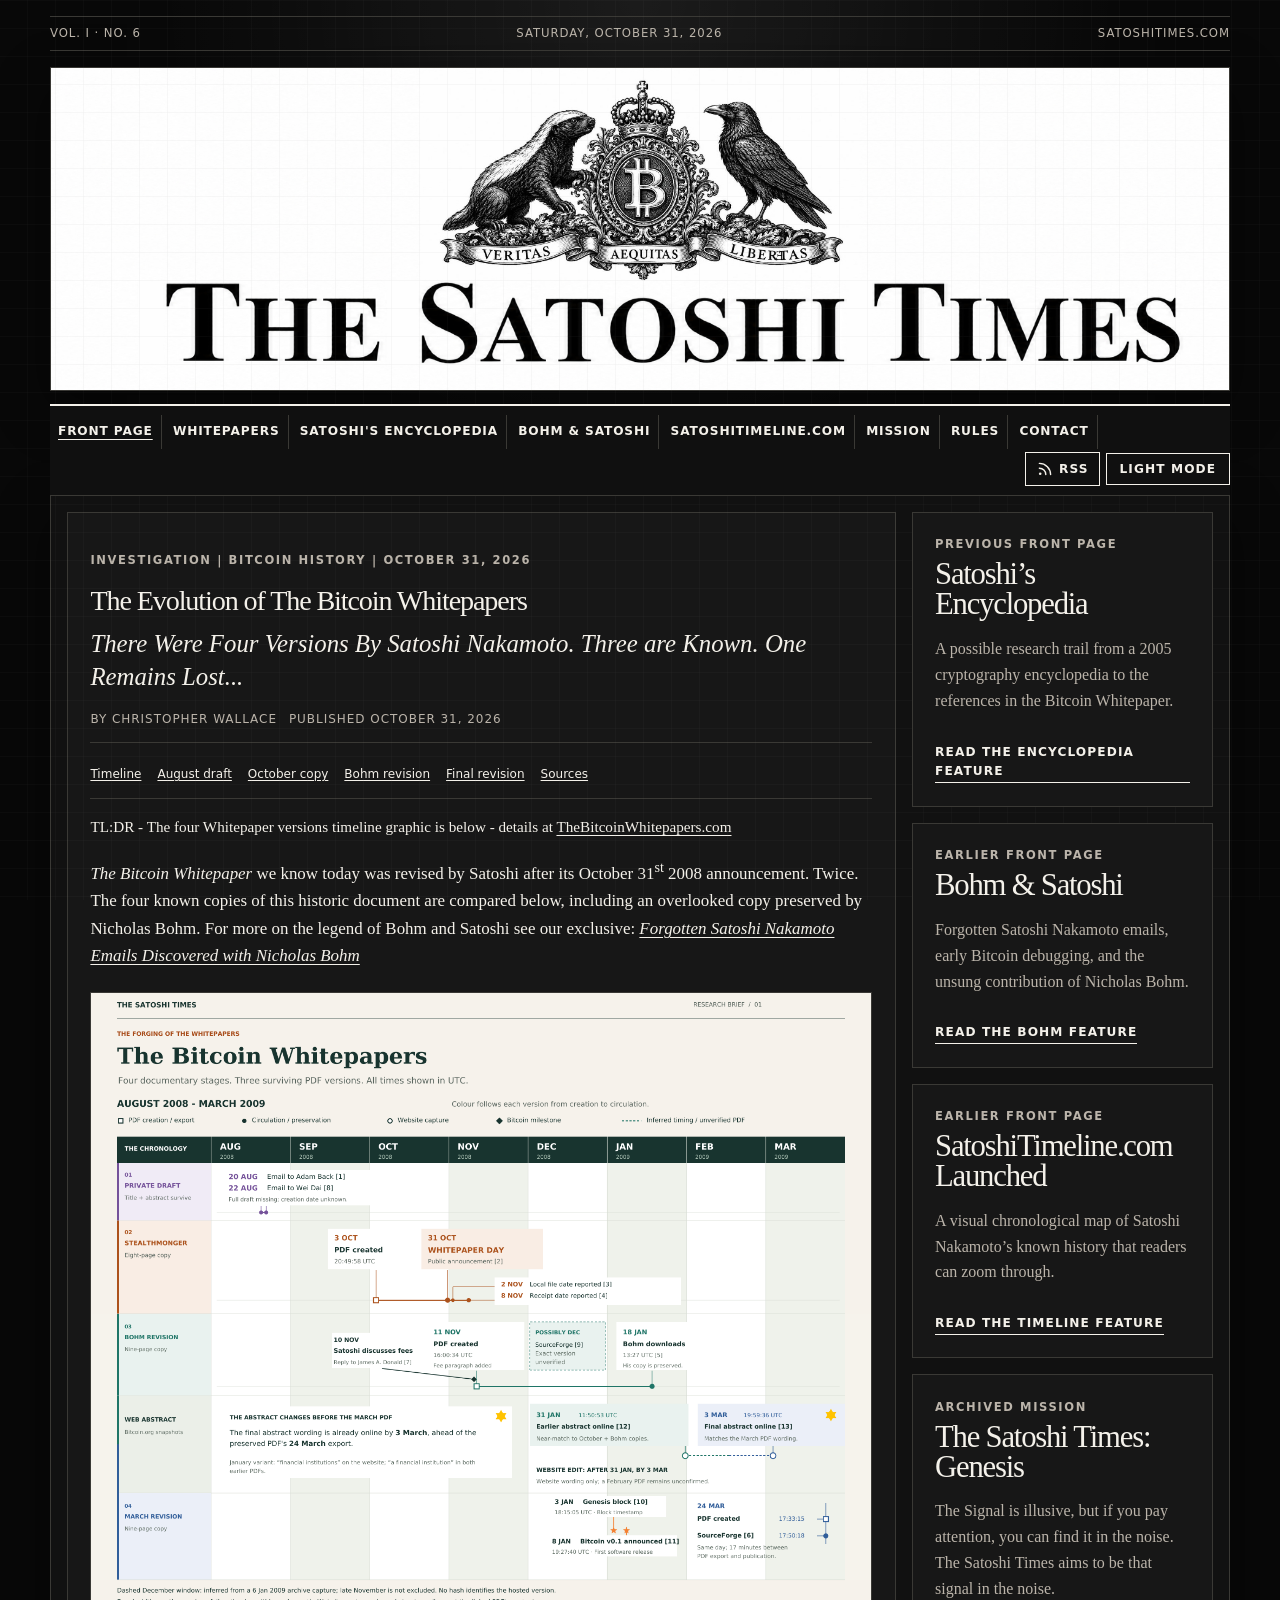
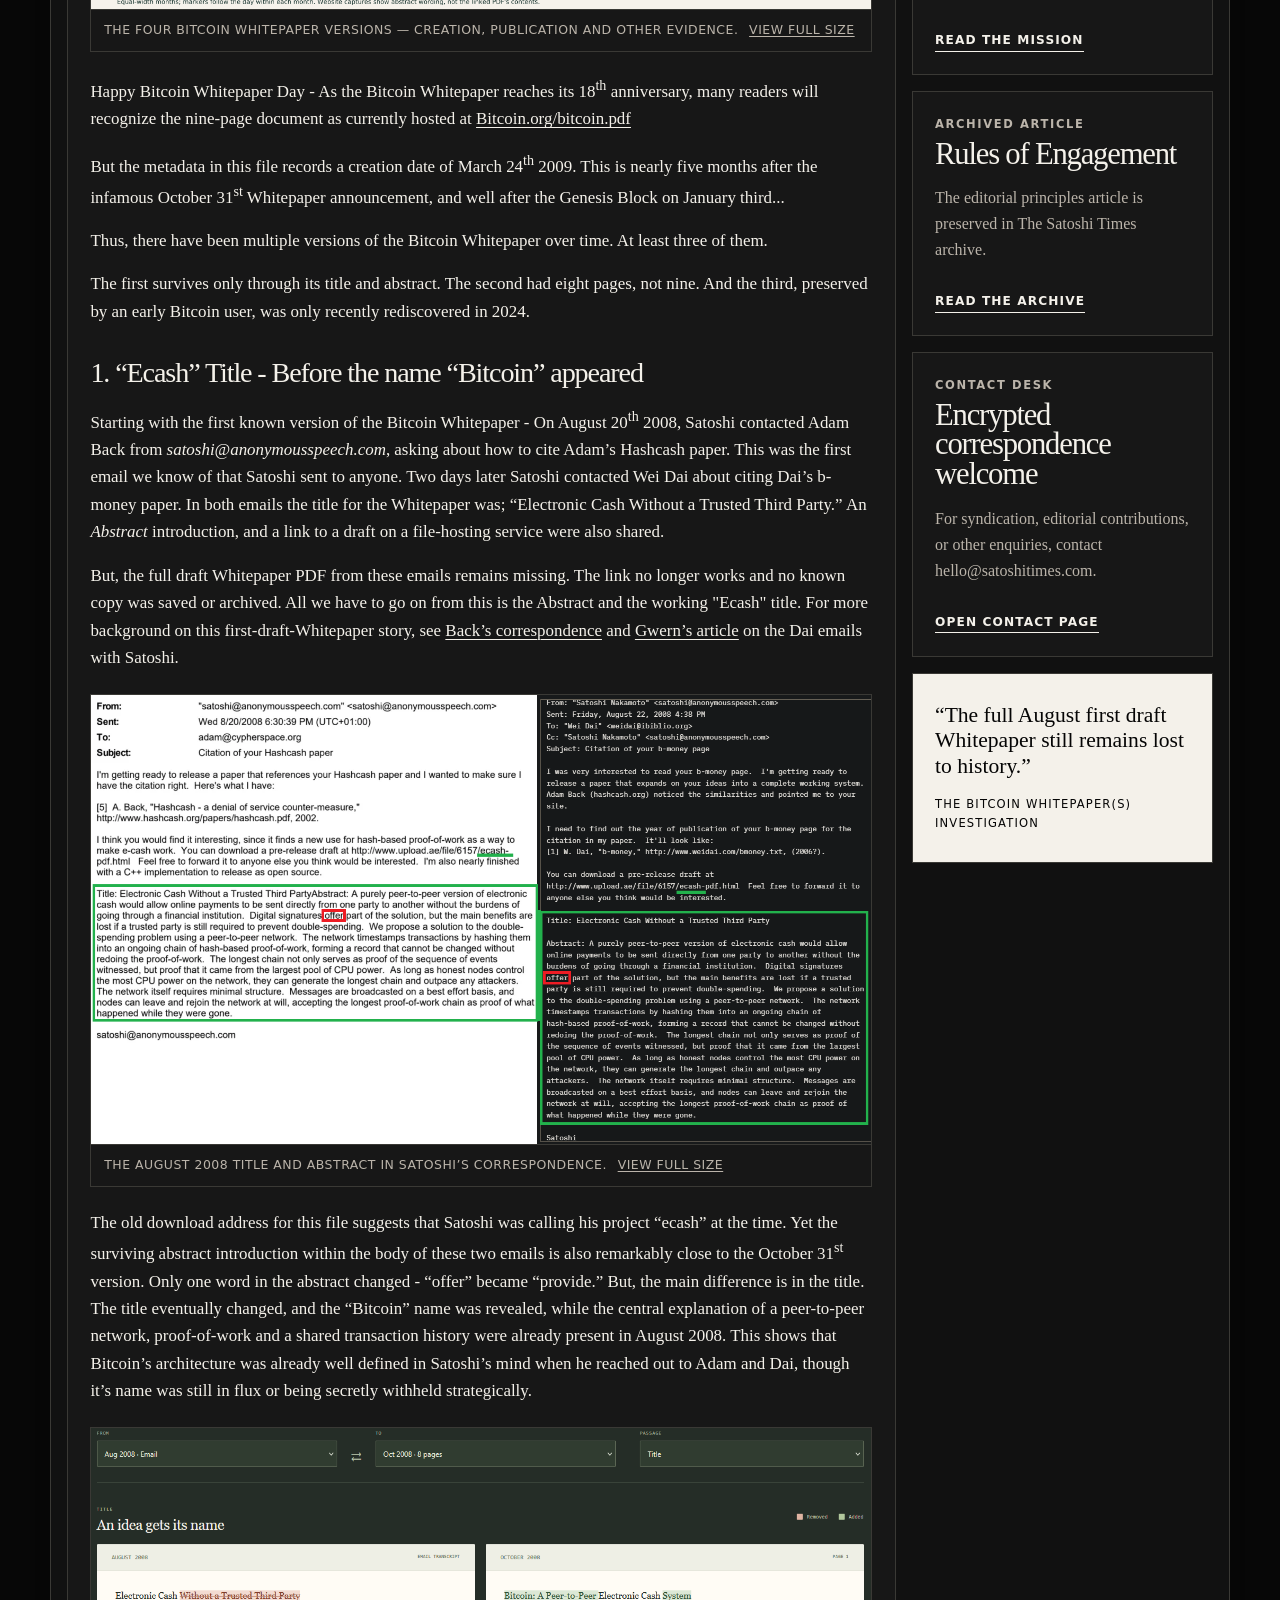
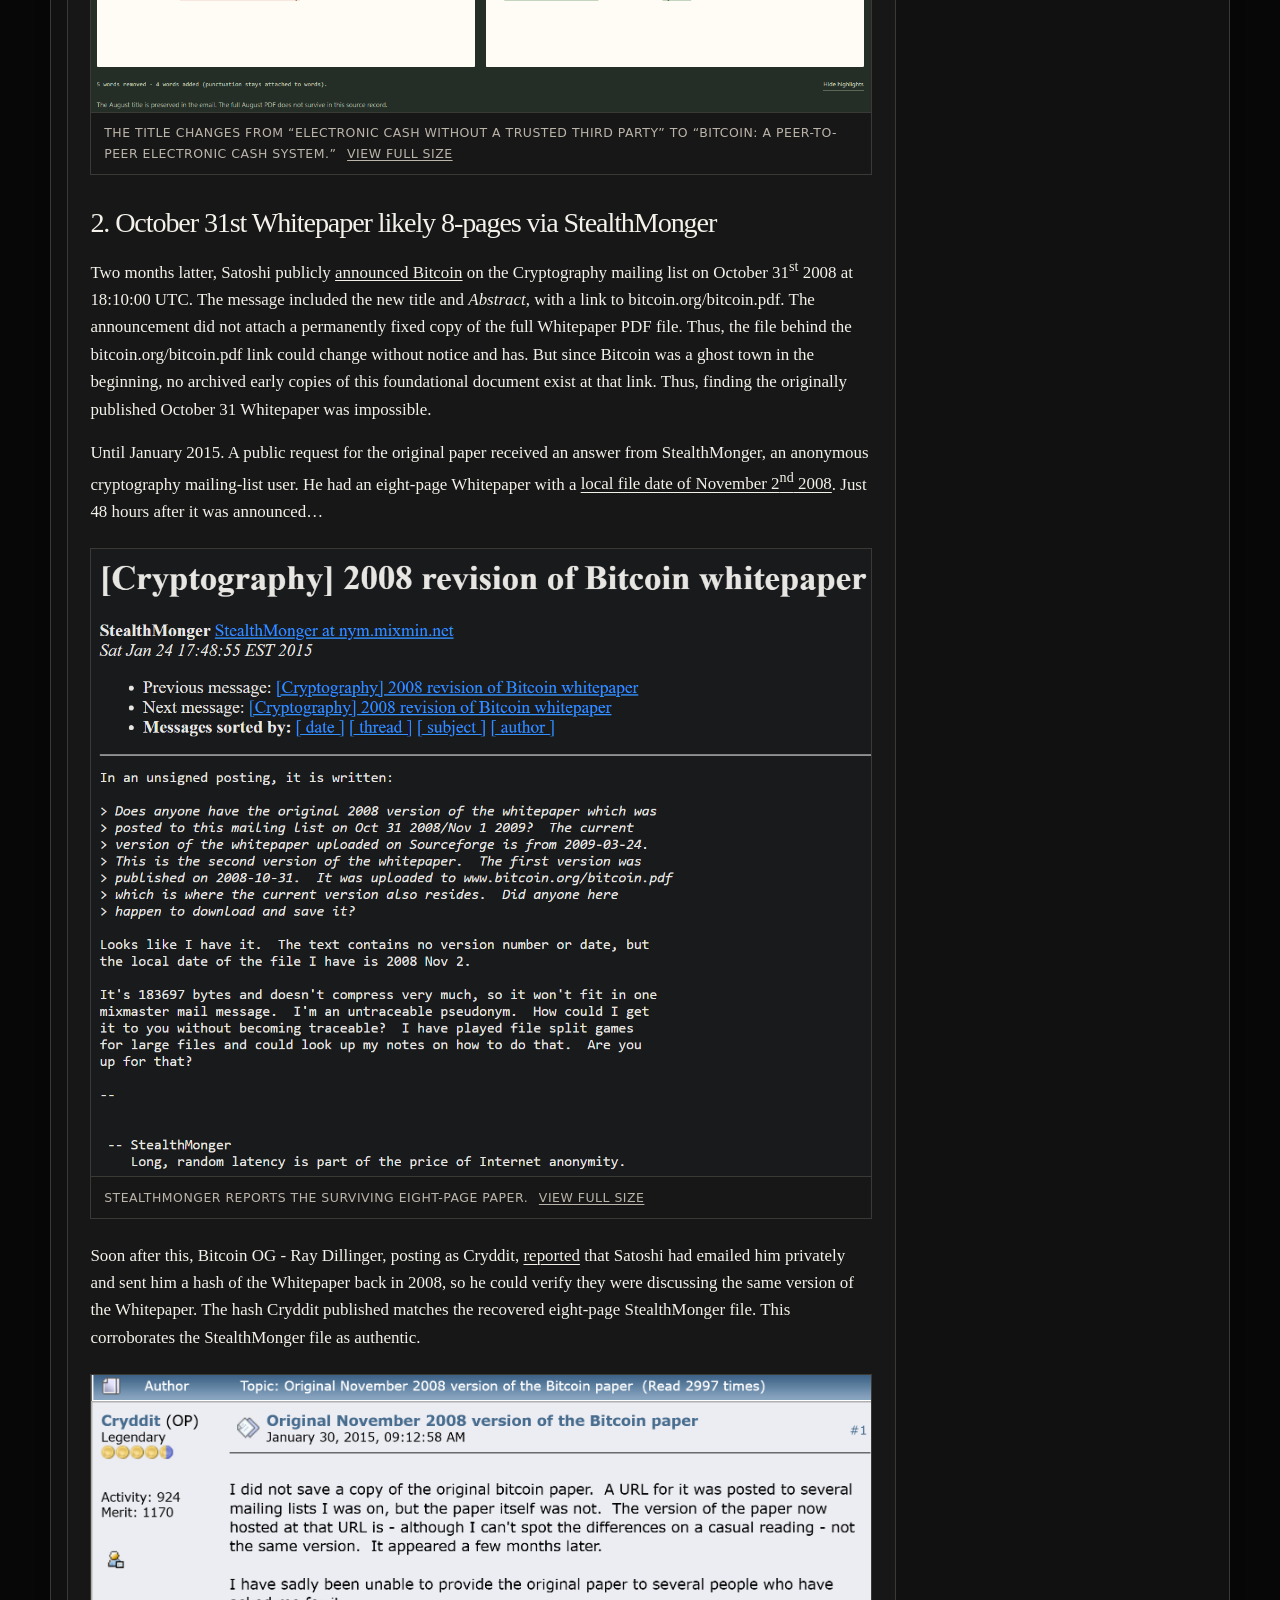
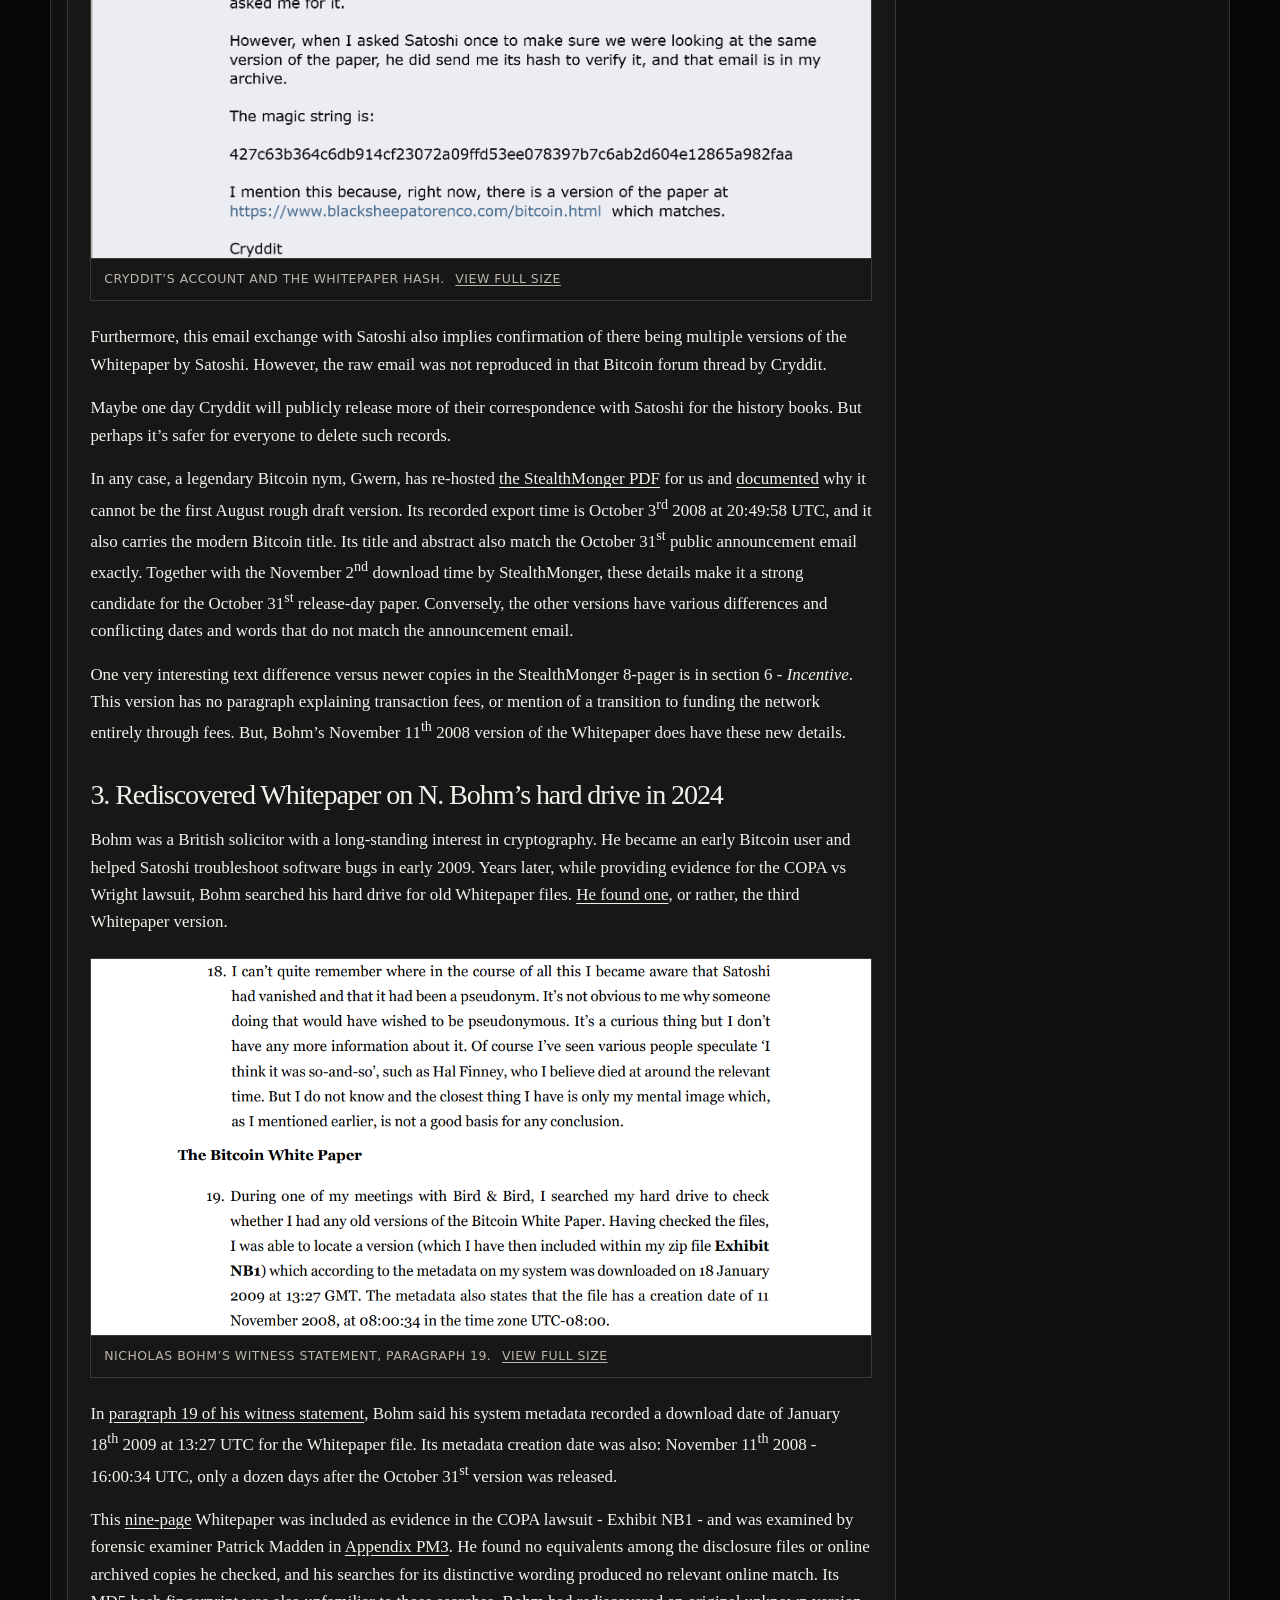
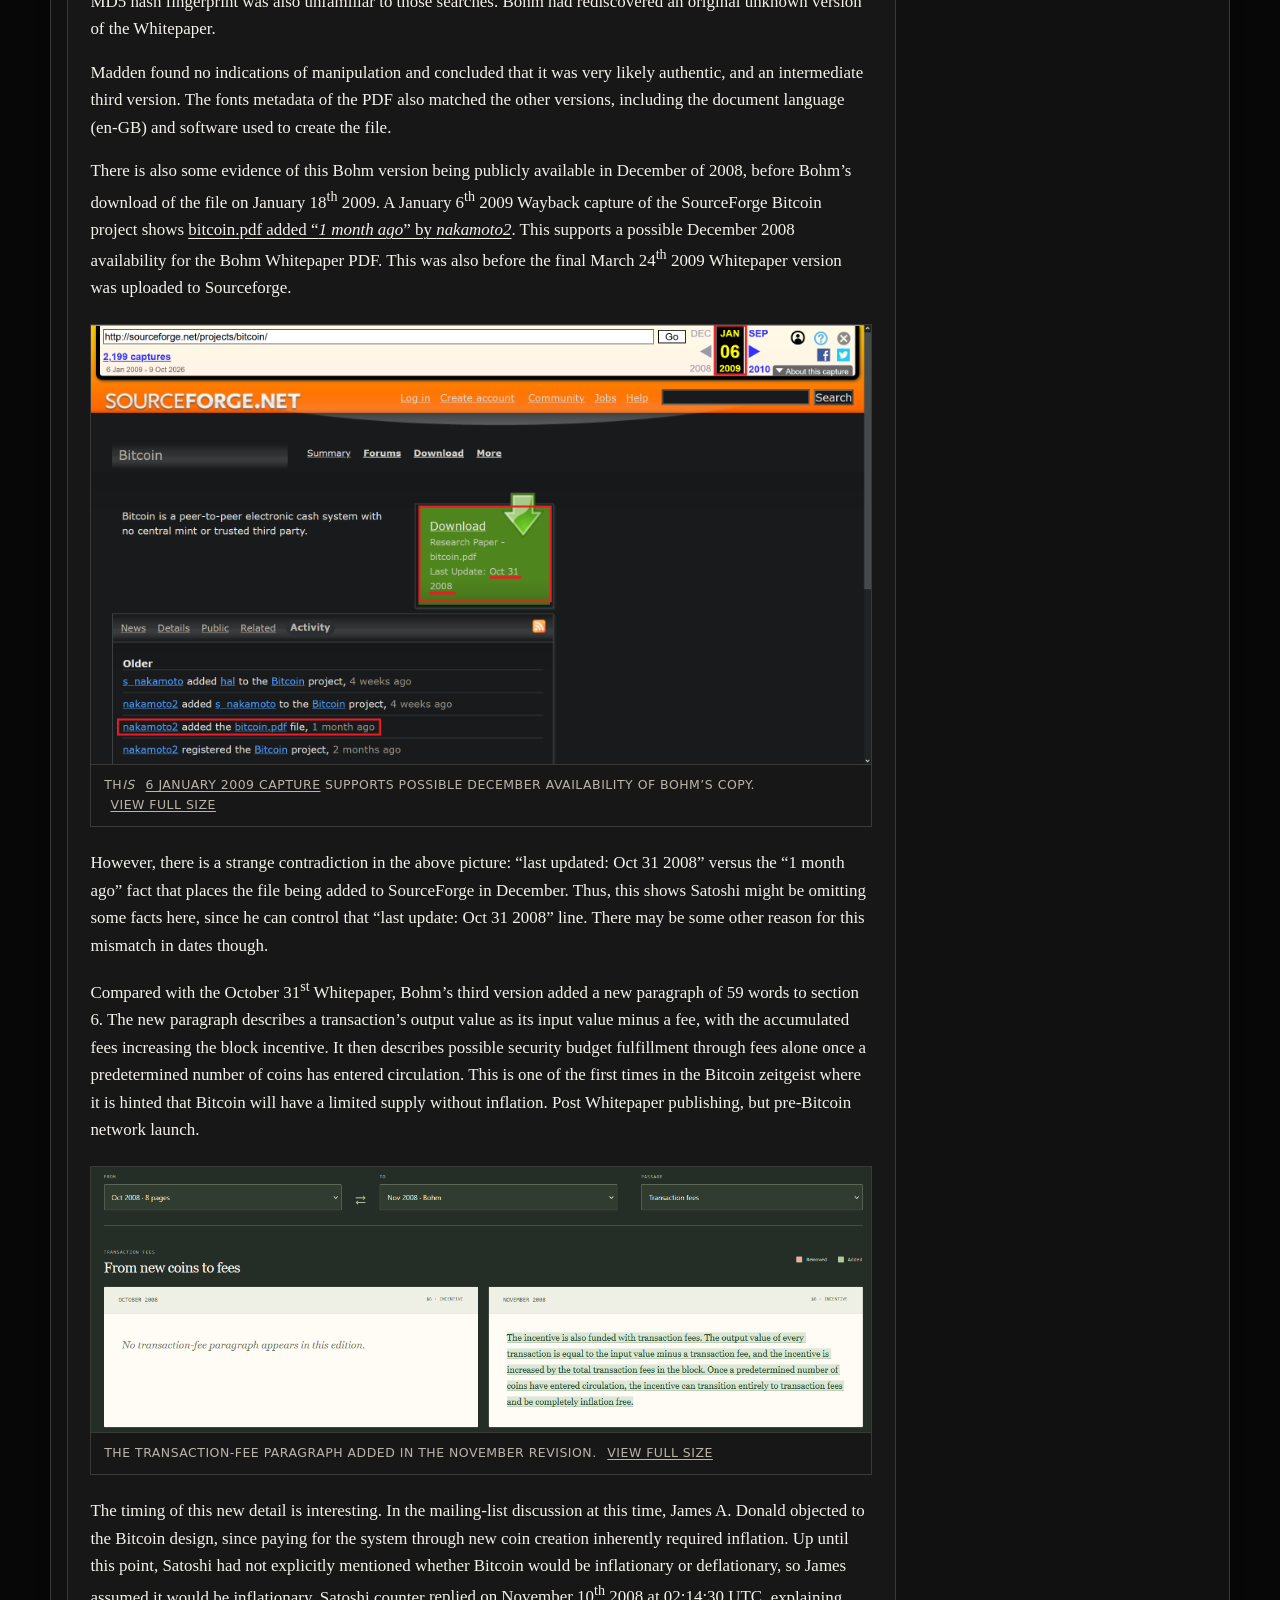
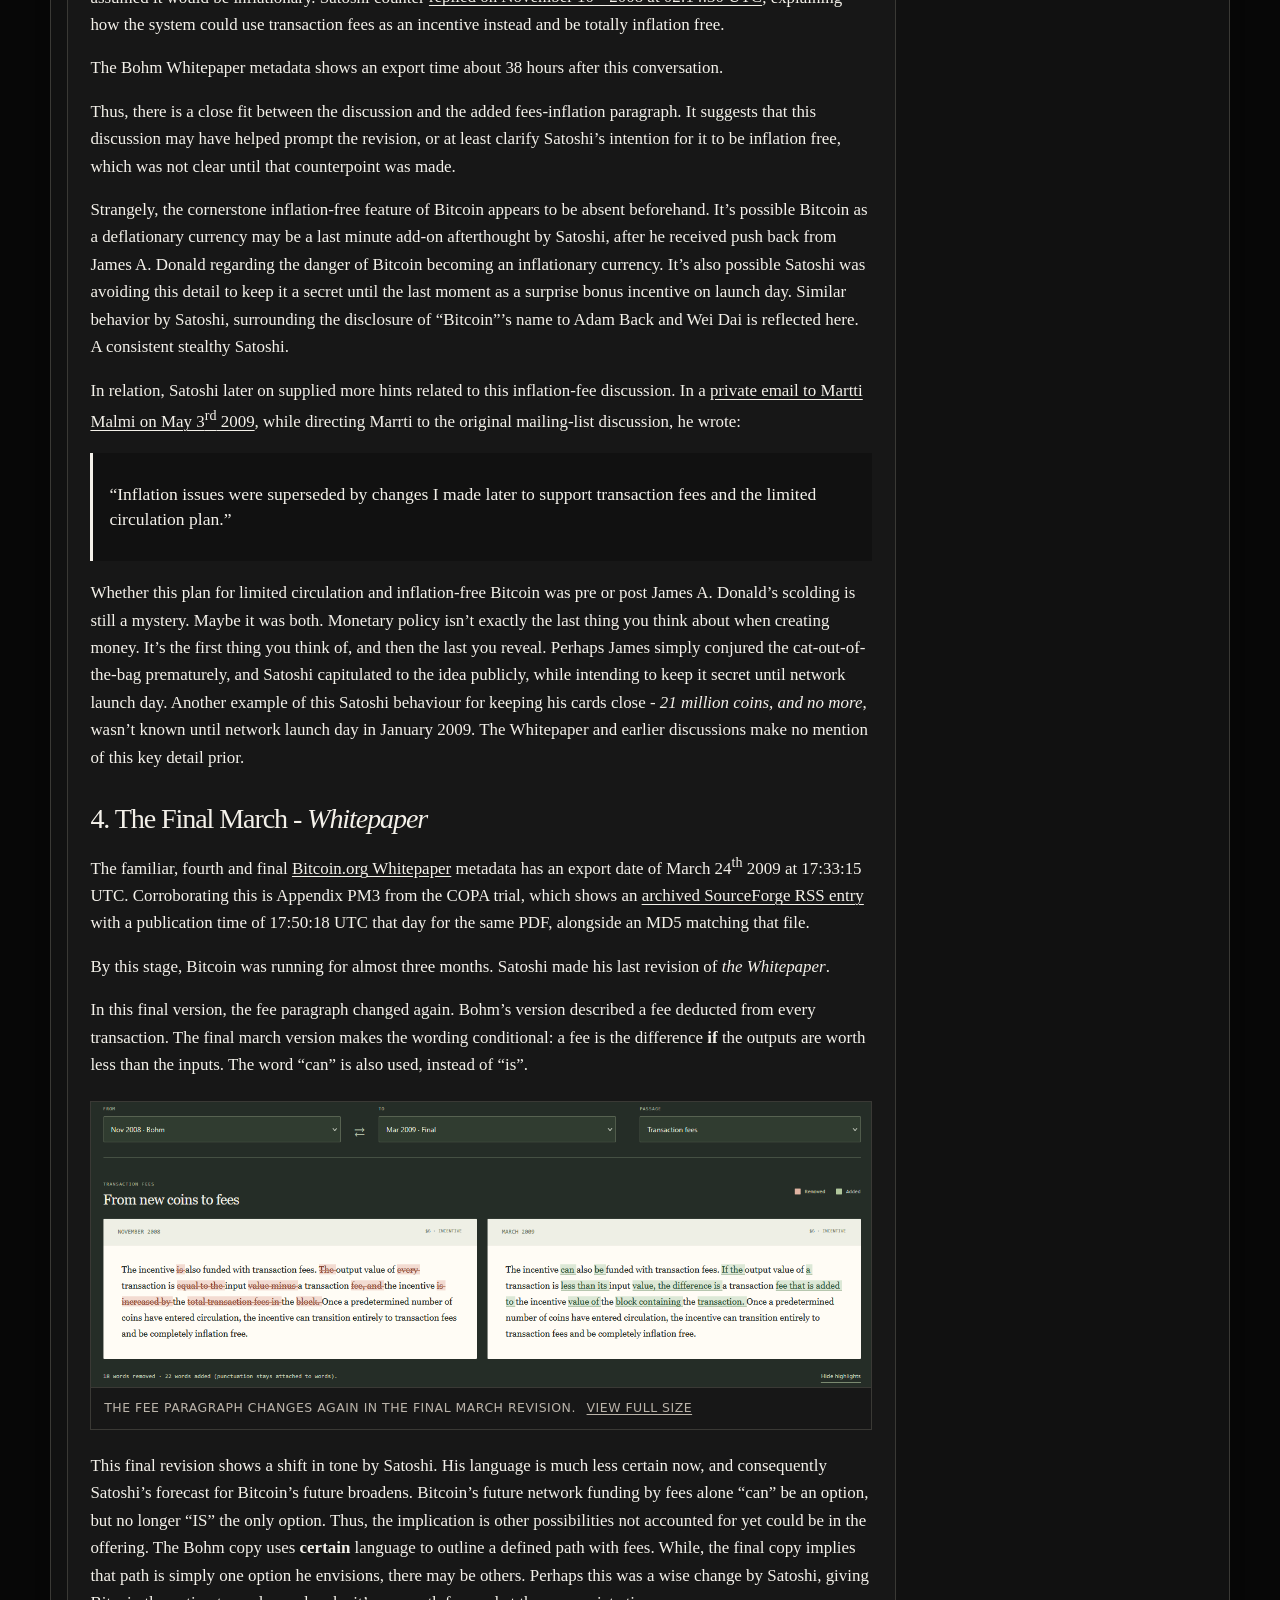
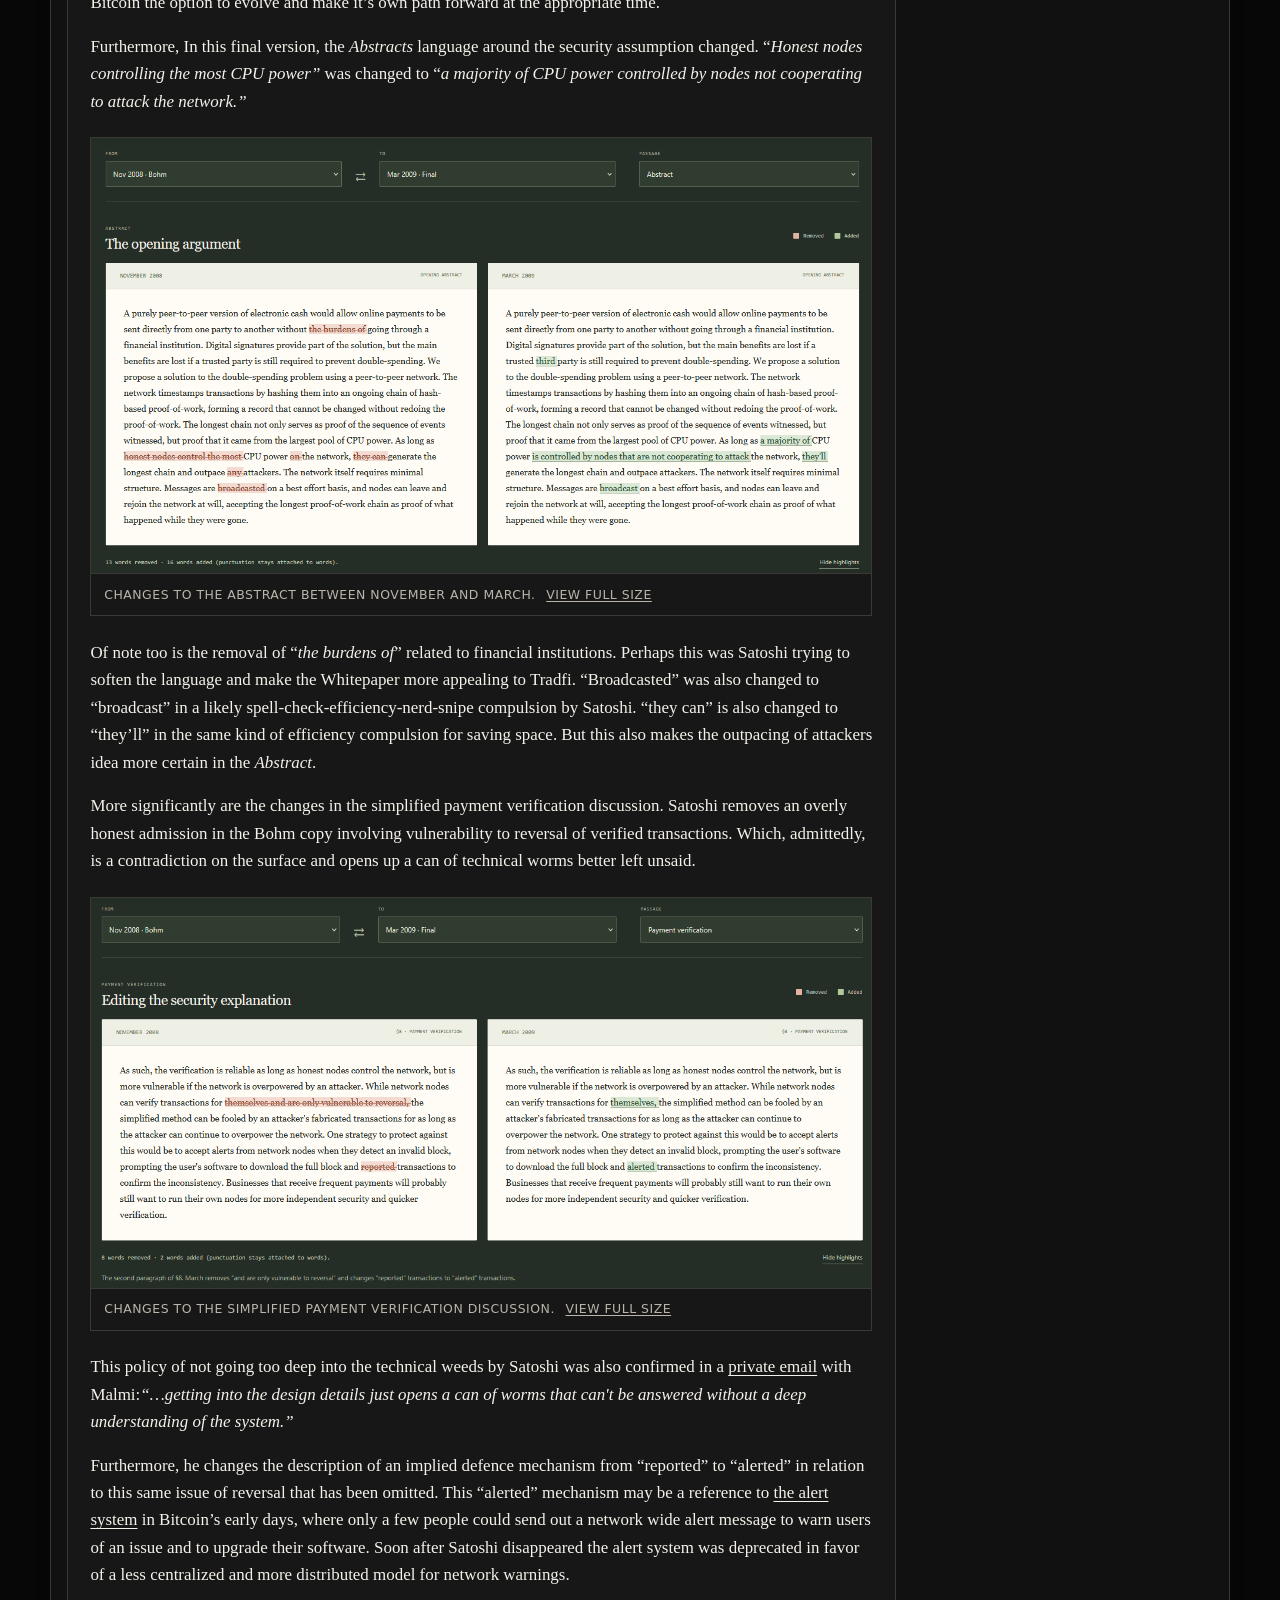
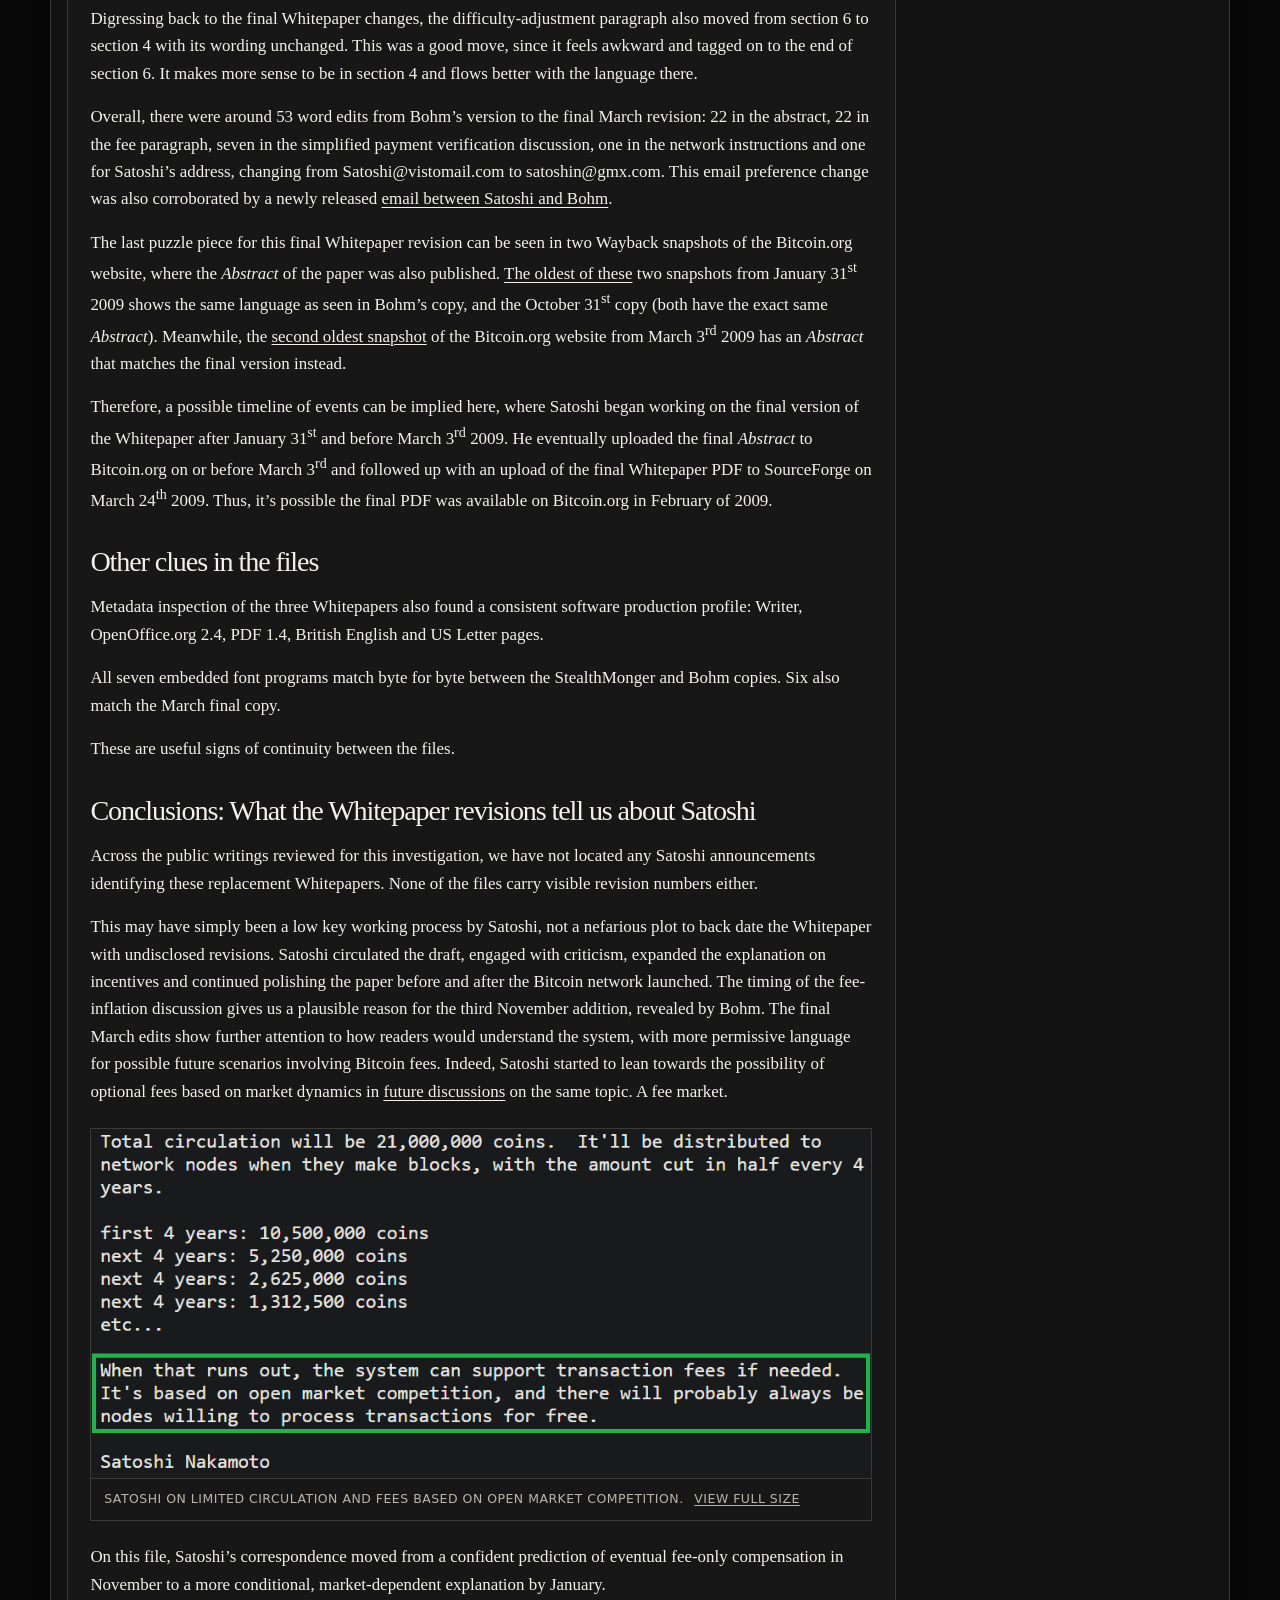
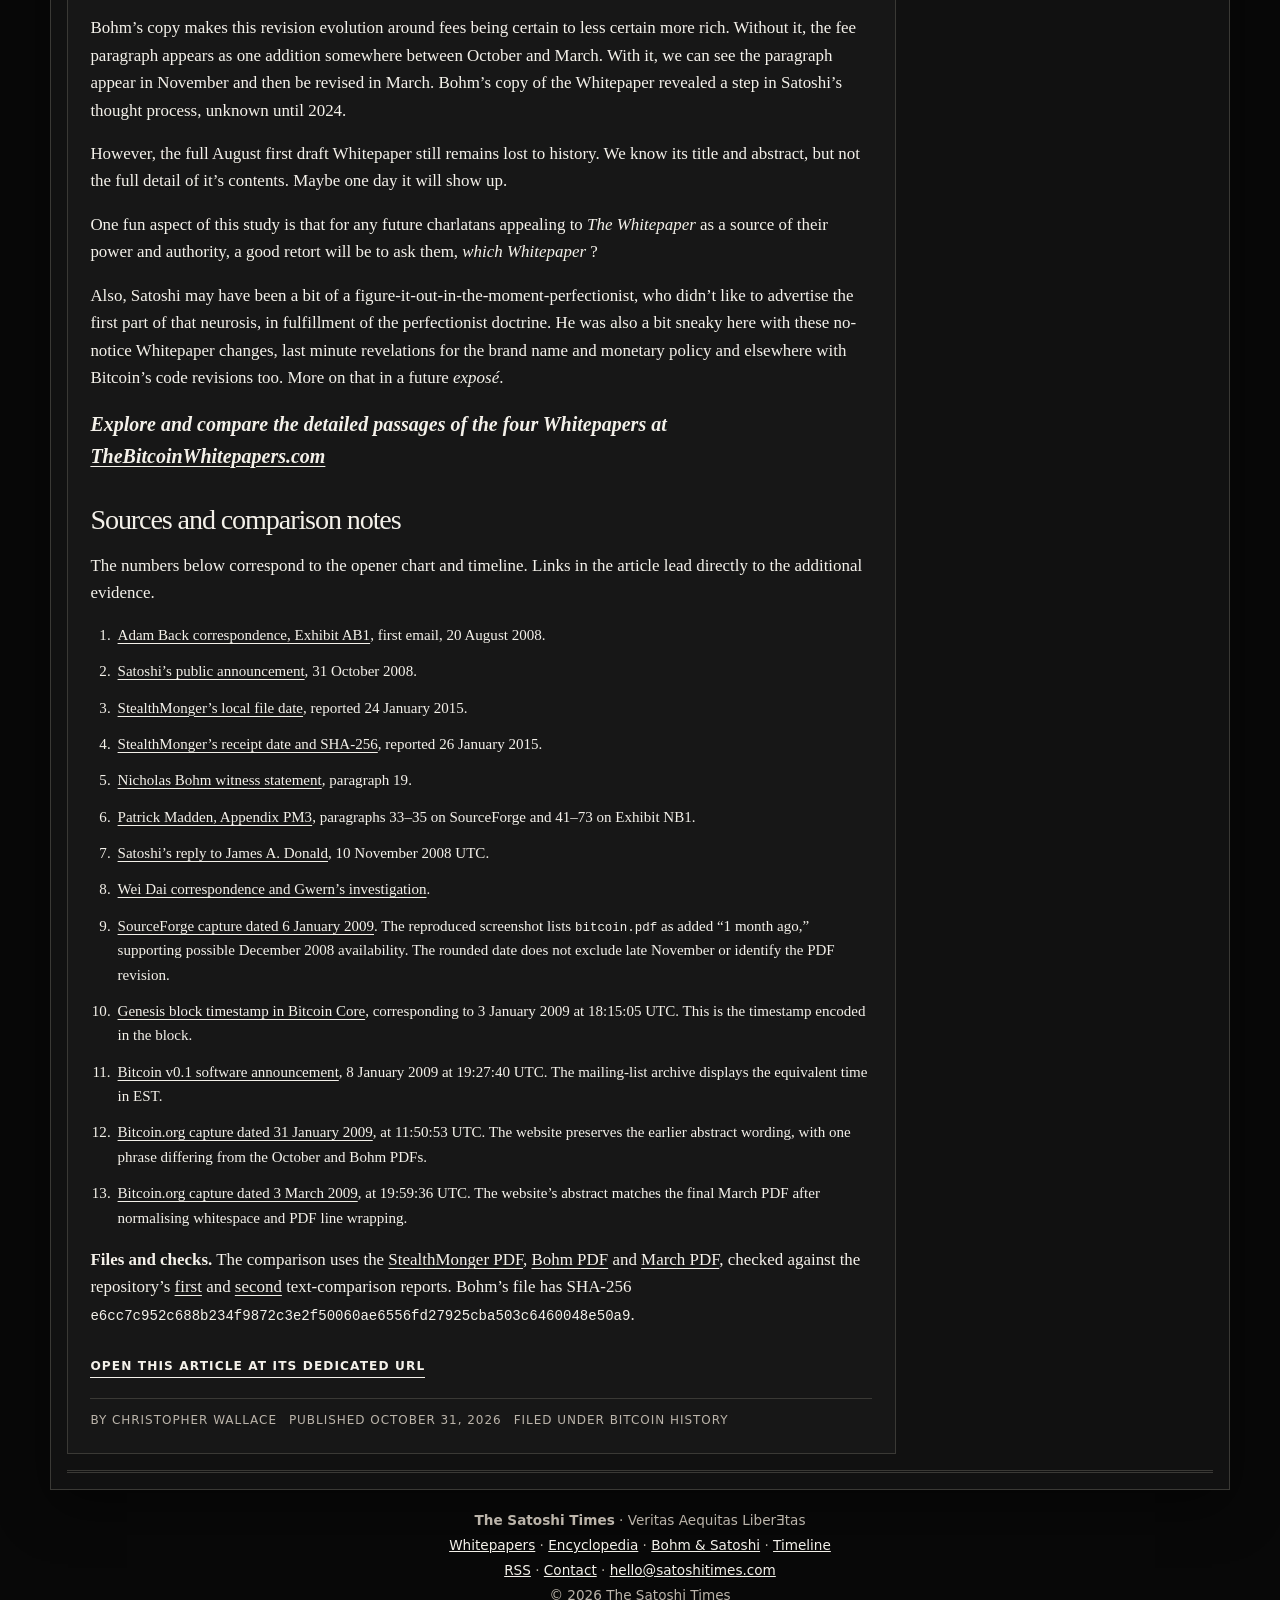
==== commit 1936ddef: "Fix heading formatting in index.html" ====
--- a/index.html
+++ b/index.html
@@ -85,7 +85,7 @@
           <a class="figure-fullsize" href="assets/whitepapers/03-title-comparison.png" target="_blank" rel="noopener" aria-label="View full-size image: Comparison of the August Electronic Cash Without a Trusted Third Party title with the October Bitcoin title"><img src="assets/whitepapers/03-title-comparison.png" width="1302" height="474" alt="Comparison of the August Electronic Cash Without a Trusted Third Party title with the October Bitcoin title" loading="lazy" decoding="async" /></a>
           <figcaption>The title changes from “Electronic Cash Without a Trusted Third Party” to “Bitcoin: A Peer-to-Peer Electronic Cash System.” <a href="assets/whitepapers/03-title-comparison.png" target="_blank" rel="noopener">View full size</a></figcaption>
         </figure>
-        <h2 id="october-whitepaper">2. <strong>October 31</strong><strong><sup>st</sup></strong> Whitepaper likely <strong>8</strong>-page<strong>s,</strong> via StealthMonger</h2>
+        <h2 id="october-whitepaper">2. October 31st Whitepaper likely 8-pages via StealthMonger</h2>
         <p>Two months latter, Satoshi publicly <a href="https://www.metzdowd.com/pipermail/cryptography/2008-October/014810.html" target="_blank" rel="noopener">announced Bitcoin</a> on the Cryptography mailing list on October 31<sup>st</sup> 2008 at 18:10:00 UTC. The message included the new title and <em>A</em><em>bstract</em>, with a link to bitcoin.org/bitcoin.pdf. The announcement did not attach a permanently fixed copy of the full Whitepaper PDF file. Thus, the file behind the bitcoin.org/bitcoin.pdf link could change without notice and has. But since Bitcoin was a ghost town in the beginning, no archived early copies of this foundational document exist at that link. Thus, finding the originally published October 31 Whitepaper was impossible.</p>
         <p>Until January 2015. A public request for the original paper received an answer from StealthMonger, an anonymous cryptography mailing-list user. He had an eight-page Whitepaper with a <a href="https://www.metzdowd.com/pipermail/cryptography/2015-January/024438.html" target="_blank" rel="noopener">local file date of November 2<sup>nd</sup> 2008</a>. Just 48 hours after it was announced…</p>
         <figure class="article-figure whitepaper-figure" id="figure-4">
@@ -101,7 +101,7 @@
         <p>Maybe one day Cryddit will publicly release more of their correspondence with Satoshi for the history books. But perhaps it’s safer for everyone to delete such records.</p>
         <p>In any case, a legendary Bitcoin nym, Gwern, has re-hosted <a href="https://gwern.net/doc/bitcoin/2008-10-03-nakamoto-bitcoindraft.pdf" target="_blank" rel="noopener">the StealthMonger PDF</a> for us and <a href="https://gwern.net/doc/bitcoin/2008-nakamoto#emails" target="_blank" rel="noopener">documented</a> why it cannot be the first August rough draft version. Its recorded export time is October 3<sup>rd</sup> 2008 at 20:49:58 UTC, and it also carries the modern Bitcoin title. Its title and abstract also match the October 31<sup>st</sup> public announcement email exactly. Together with the November 2<sup>nd</sup> download time by StealthMonger, these details make it a strong candidate for the October 31<sup>st</sup> release-day paper. Conversely, the other versions have various differences and conflicting dates and words that do not match the announcement email.</p>
         <p>One very interesting text difference versus newer copies in the StealthMonger 8-pager is in section 6 - <em>I</em><em>ncentive</em>. This version has no paragraph explaining transaction fees, or mention of a transition to funding the network entirely through fees. But, Bohm’s November 11<sup>th</sup> 2008 version of the Whitepaper does have these new details.</p>
-        <h2 id="bohm-revision">3. October 31st Whitepaper likely 8-pages via StealthMonger  </h2>
+        <h2 id="bohm-revision">3. Rediscovered Whitepaper on N. Bohm’s hard drive in 2024</h2>
         <p>Bohm was a British solicitor with a long-standing interest in cryptography. He became an early Bitcoin user and helped Satoshi troubleshoot software bugs in early 2009. Years later, while providing evidence for the COPA vs Wright lawsuit, Bohm searched his hard drive for old Whitepaper files. <a href="https://github.com/NicholasBohm/Emails/blob/main/bitcoin-nb1.pdf" target="_blank" rel="noopener">He found one</a>, or rather, the third Whitepaper version.</p>
         <figure class="article-figure whitepaper-figure" id="figure-6">
           <a class="figure-fullsize" href="assets/whitepapers/06-bohm-witness-statement.png" target="_blank" rel="noopener" aria-label="View full-size image: Paragraph 19 of Nicholas Bohm’s witness statement describing the whitepaper found on his hard drive"><img src="assets/whitepapers/06-bohm-witness-statement.png" width="1224" height="589" alt="Paragraph 19 of Nicholas Bohm’s witness statement describing the whitepaper found on his hard drive" loading="lazy" decoding="async" /></a>
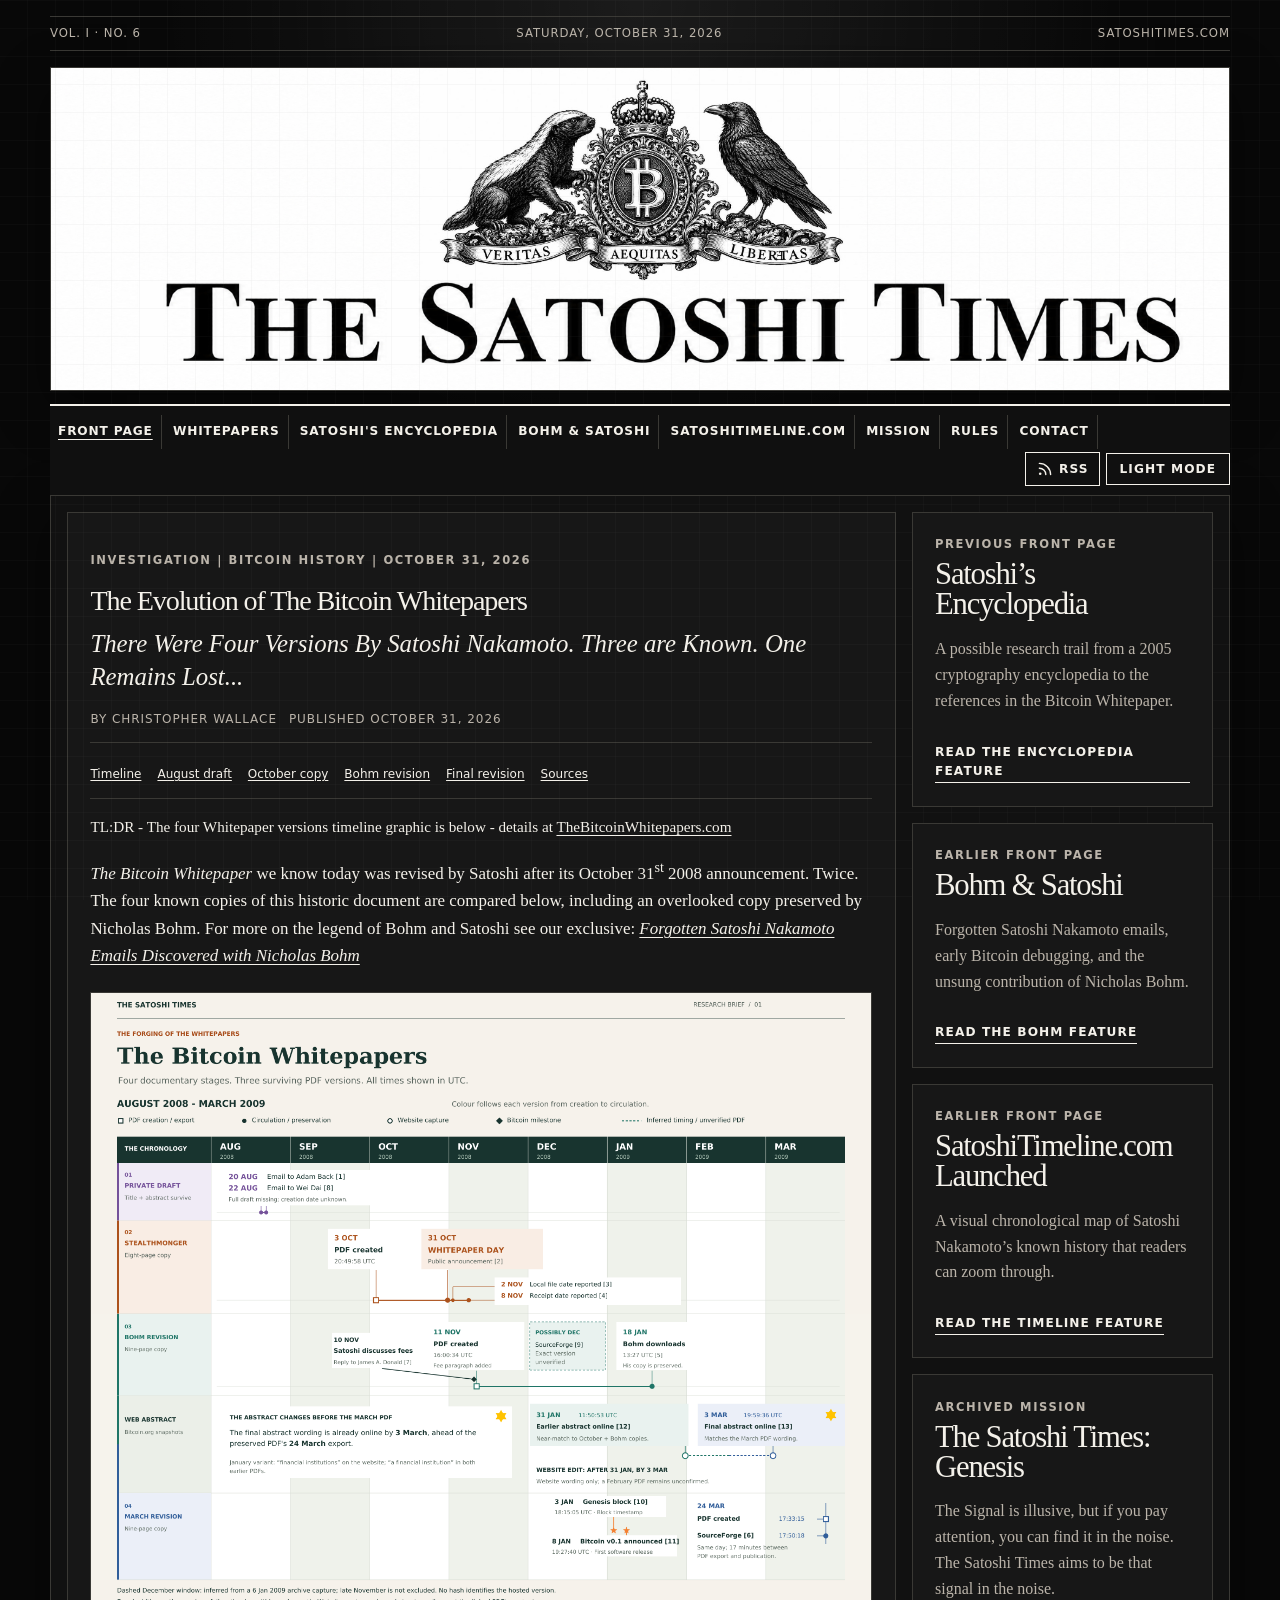
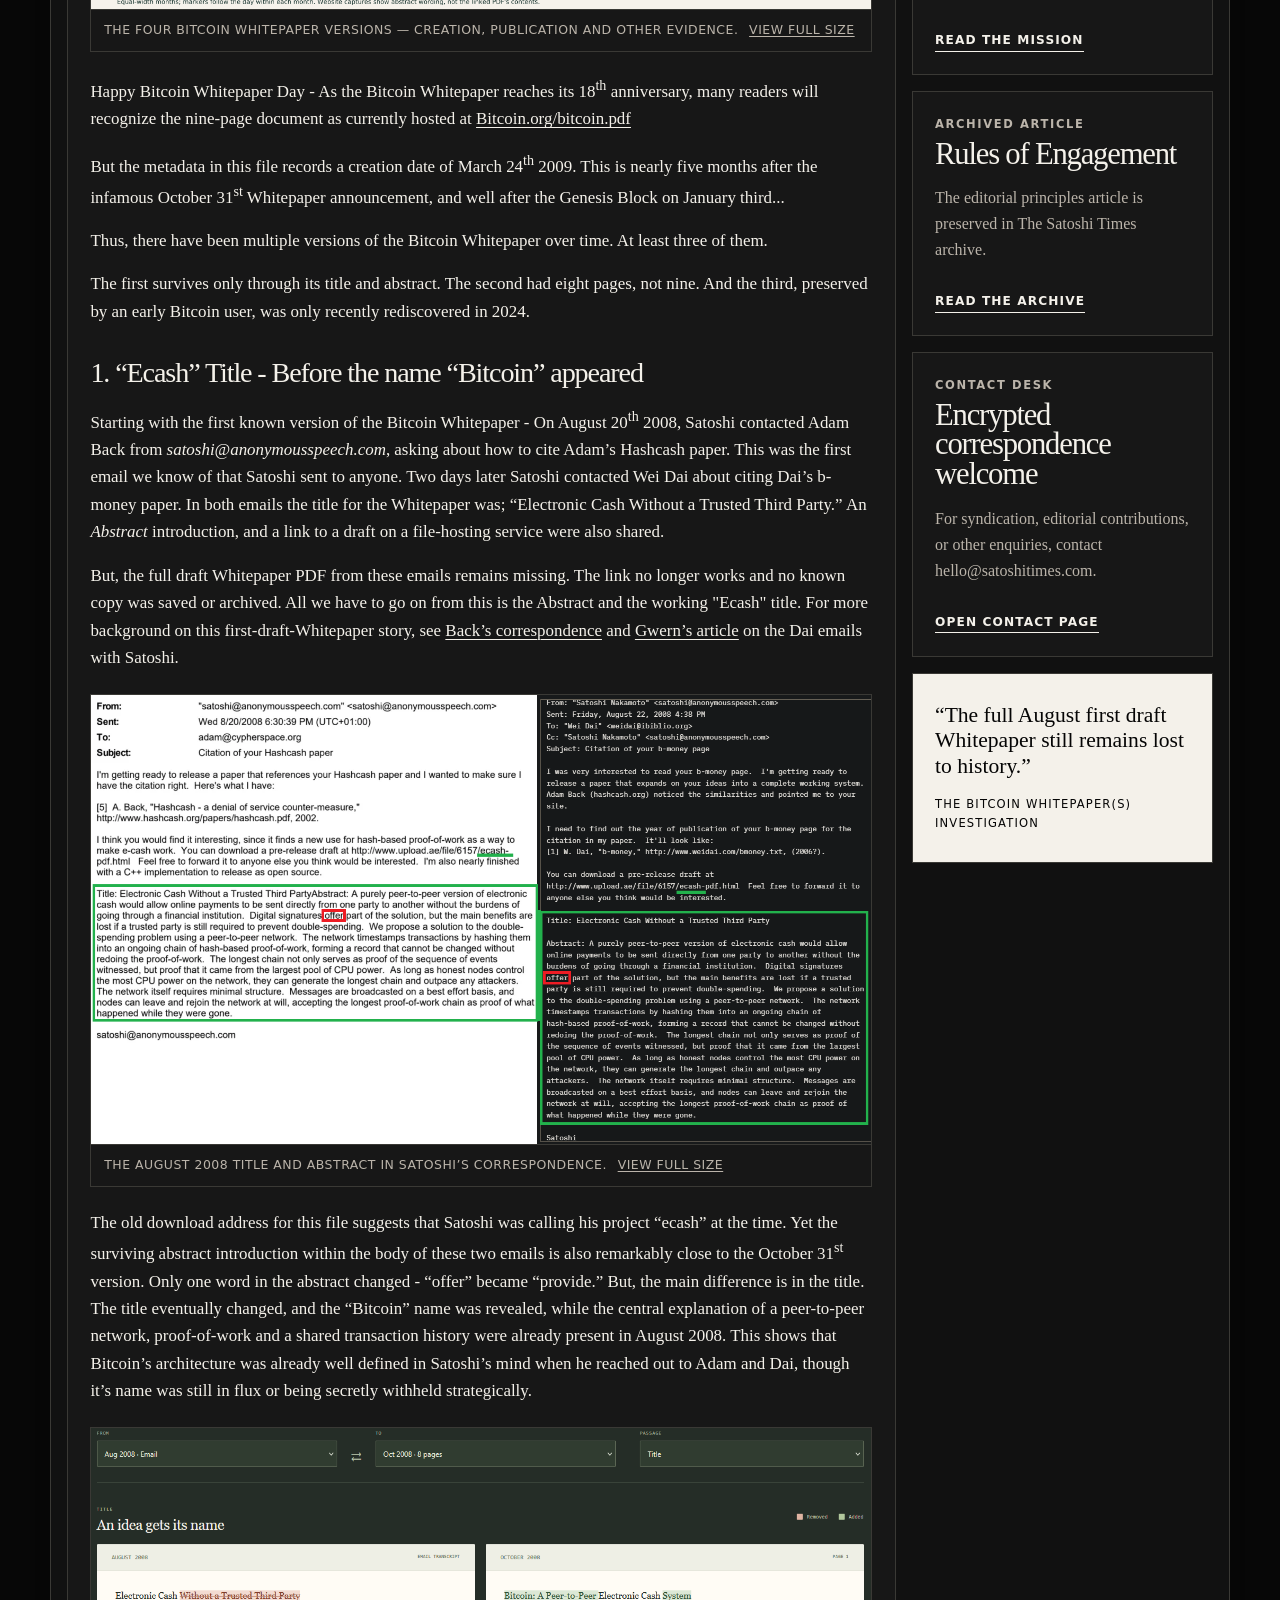
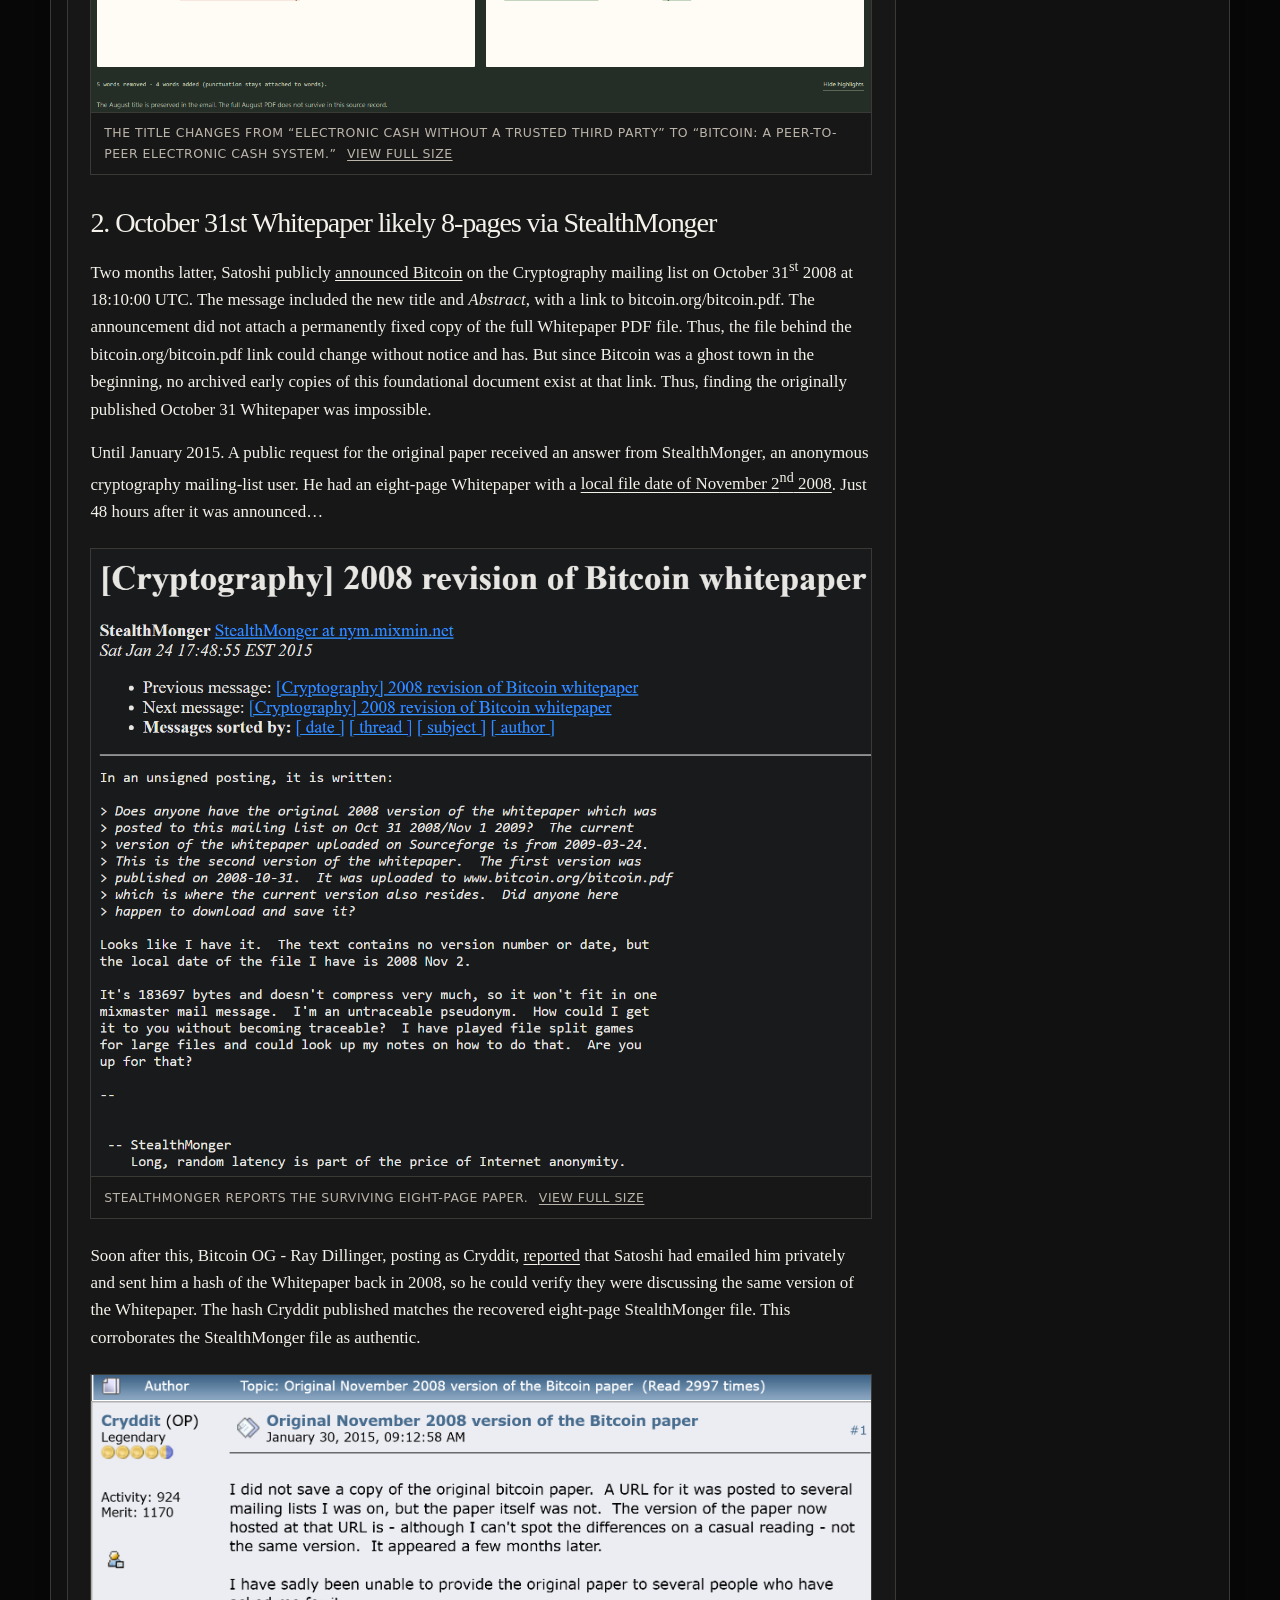
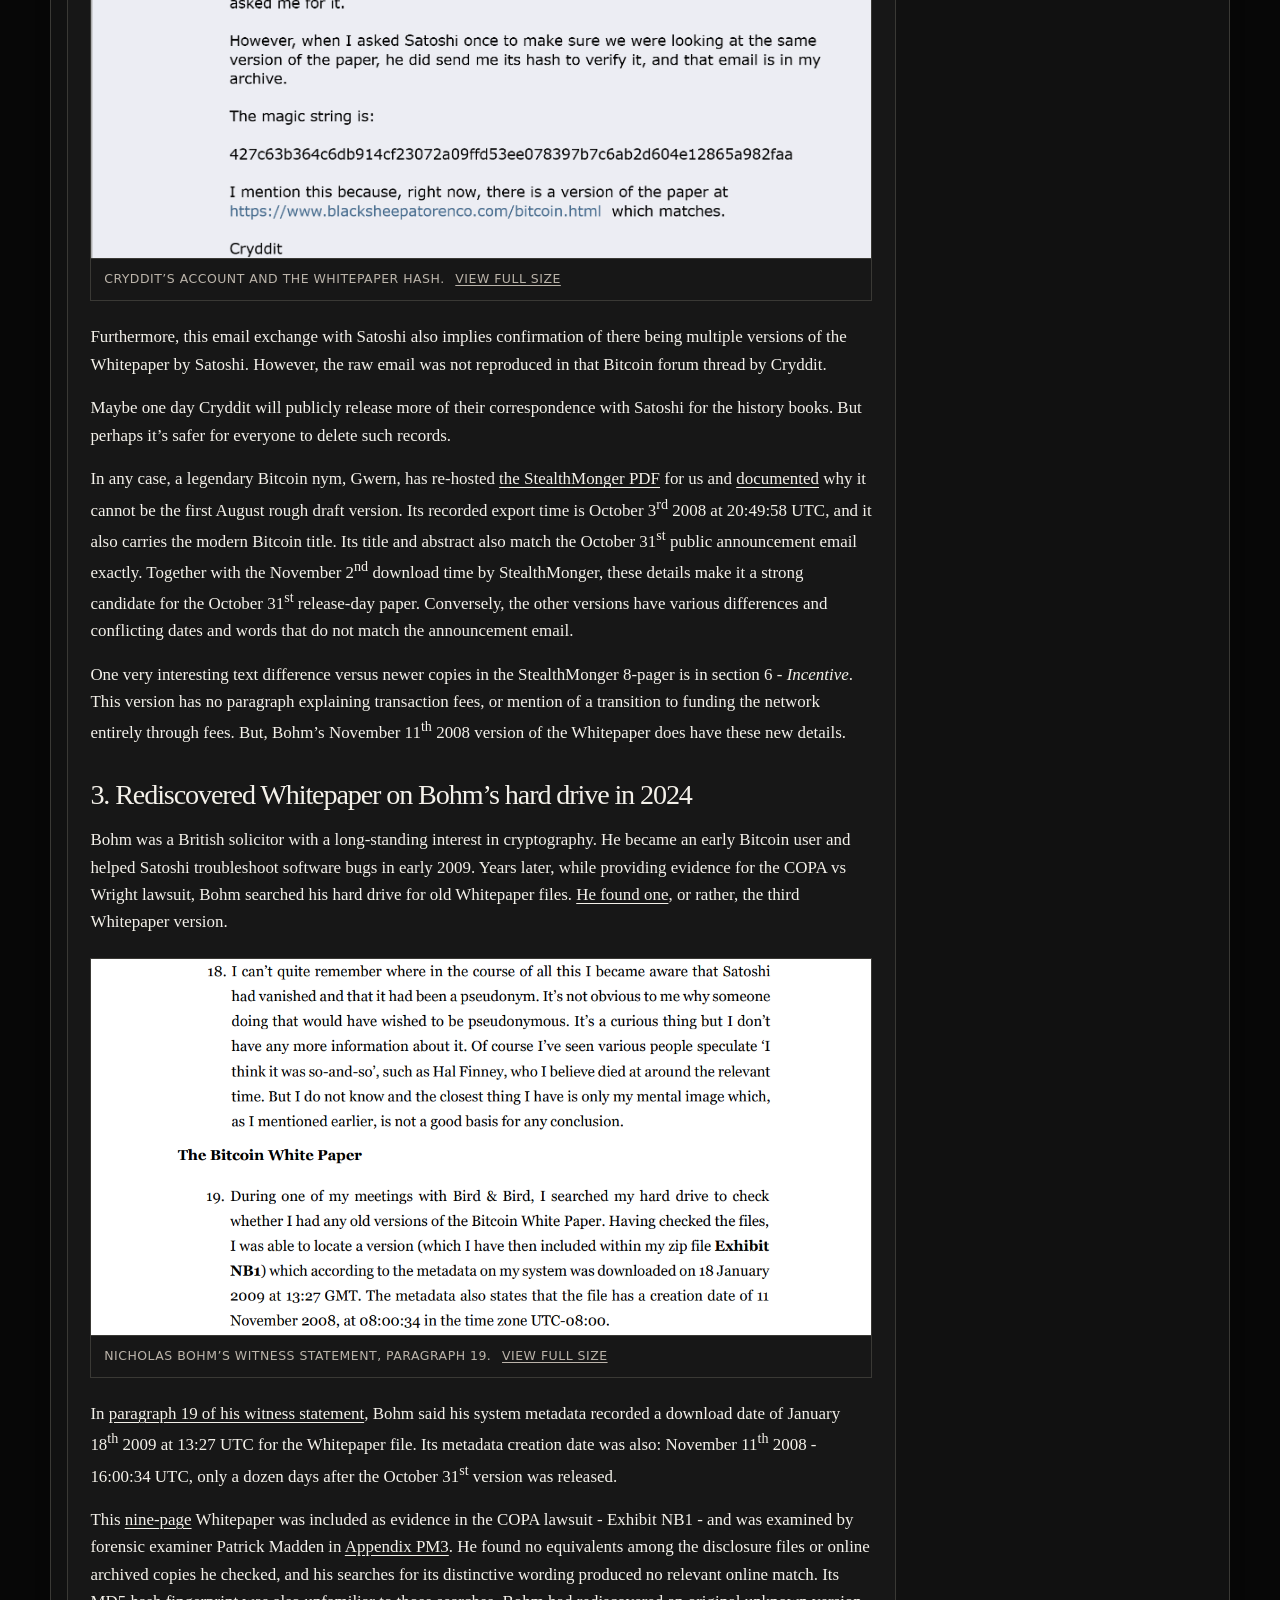
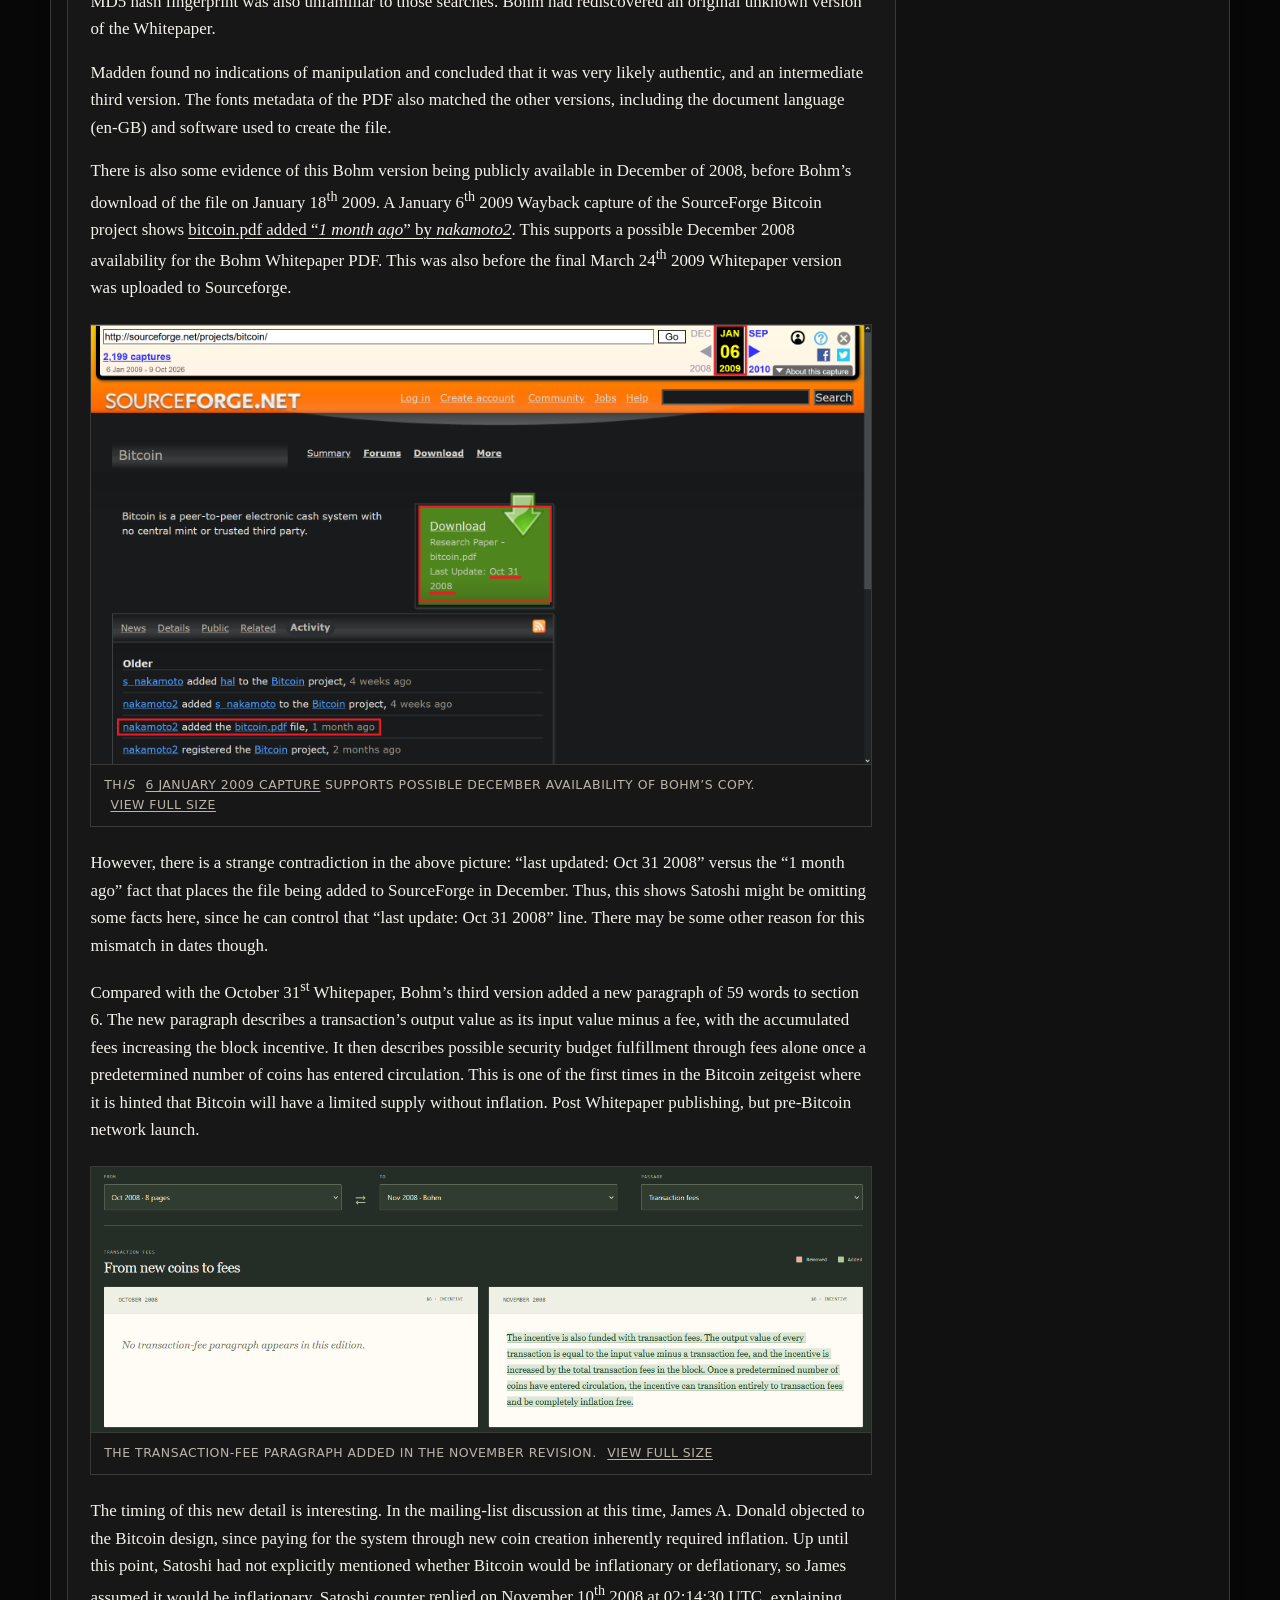
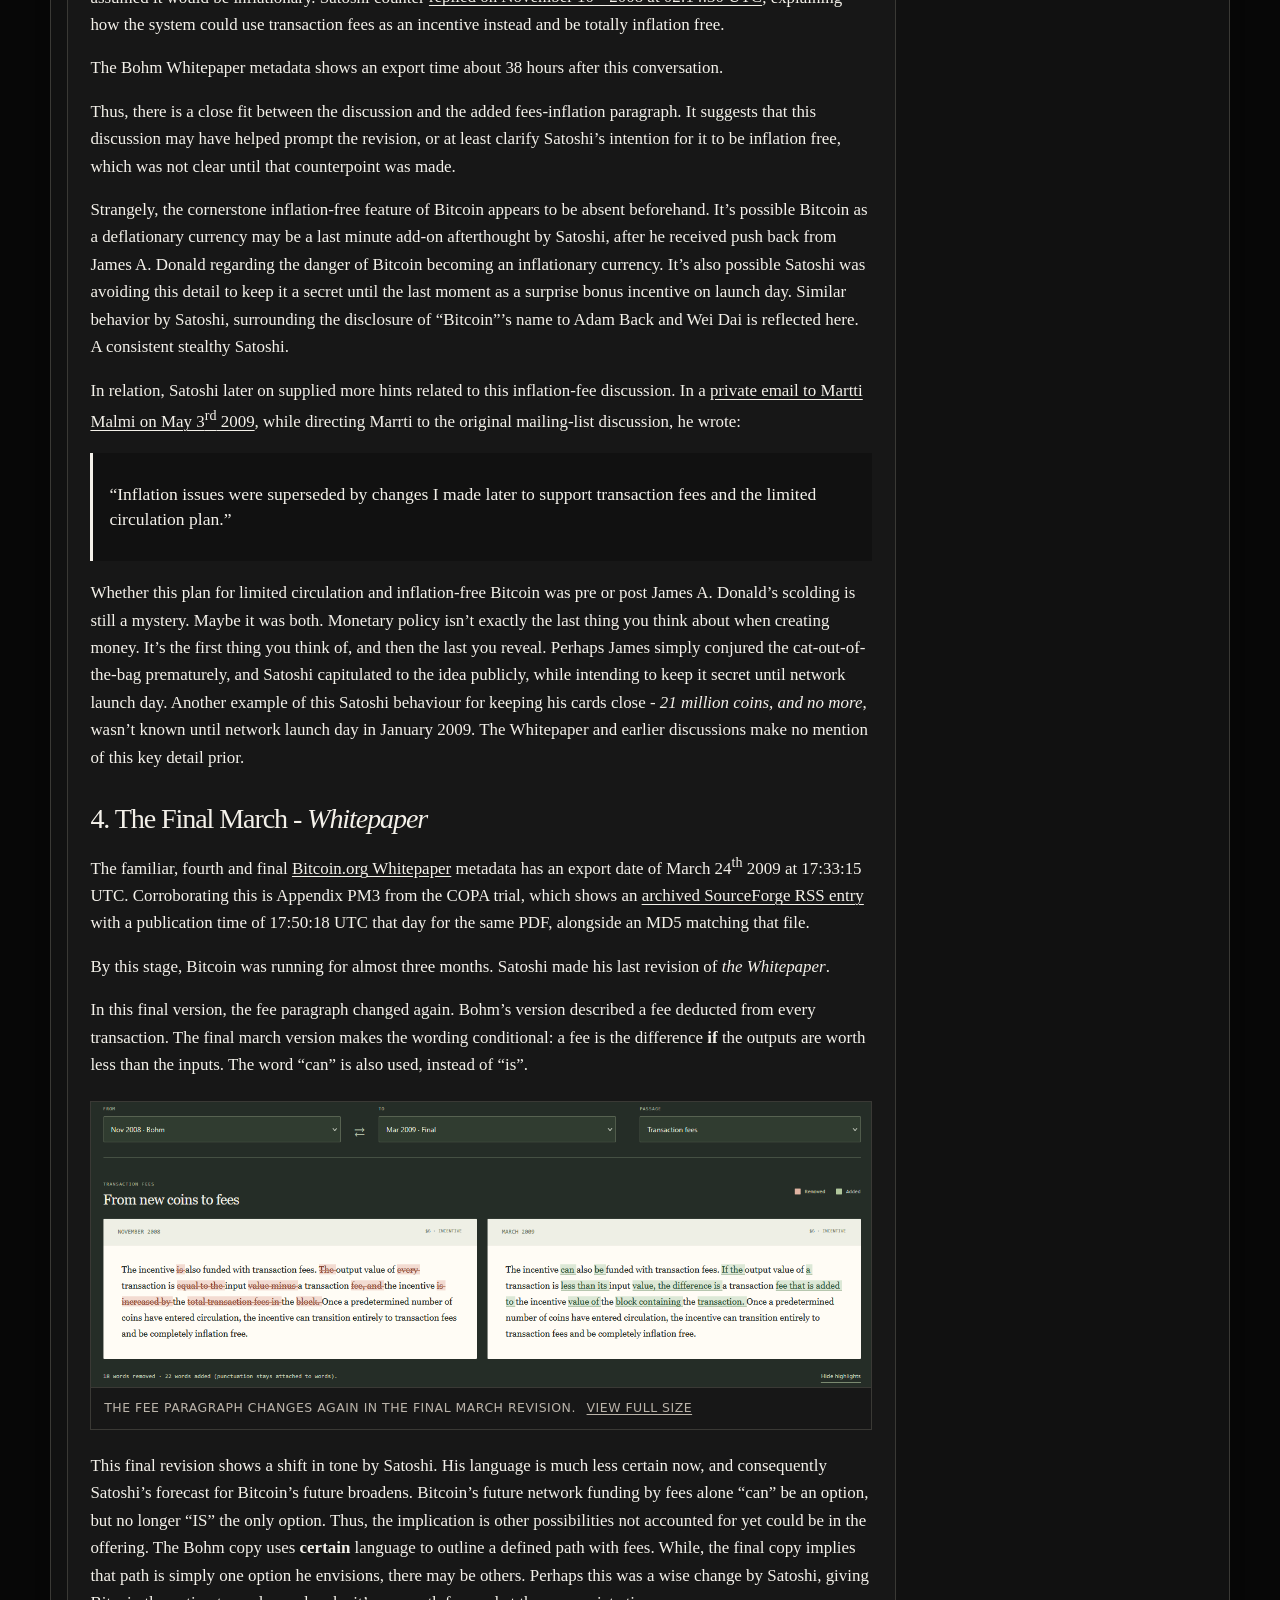
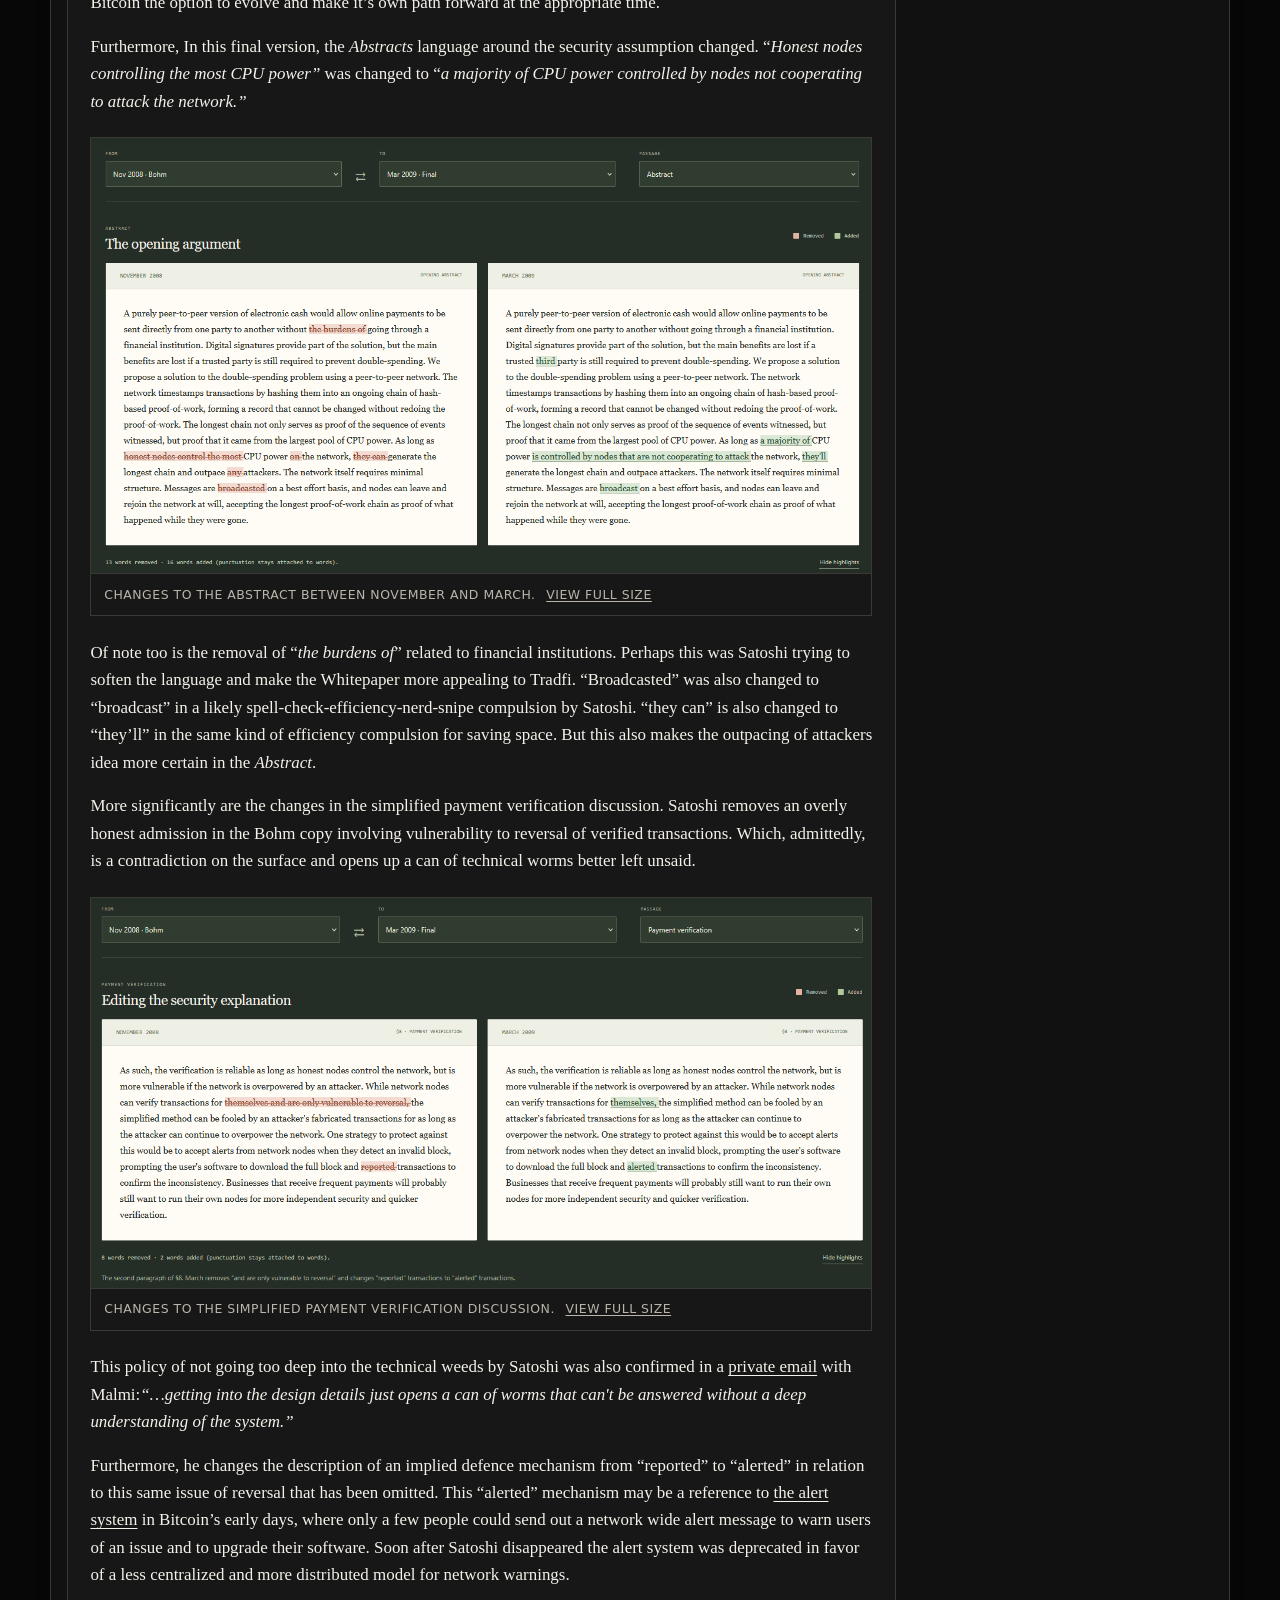
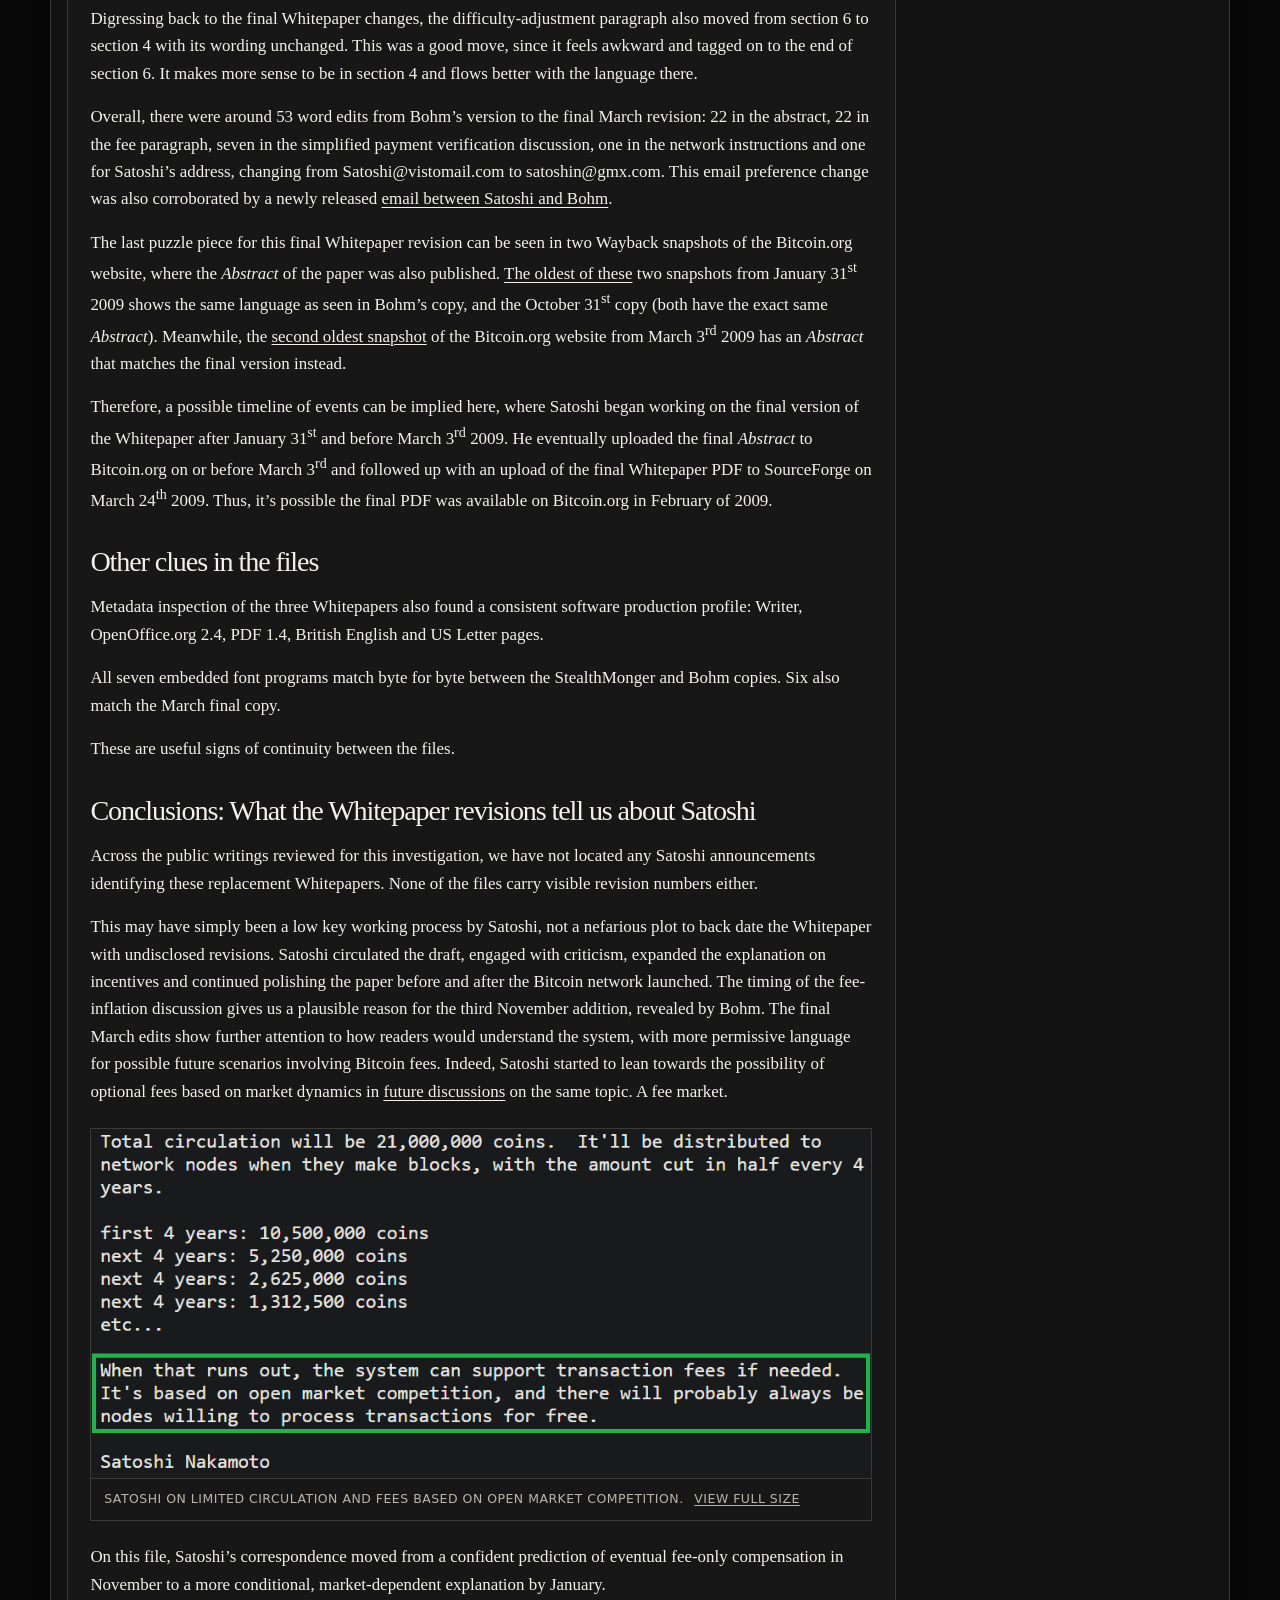
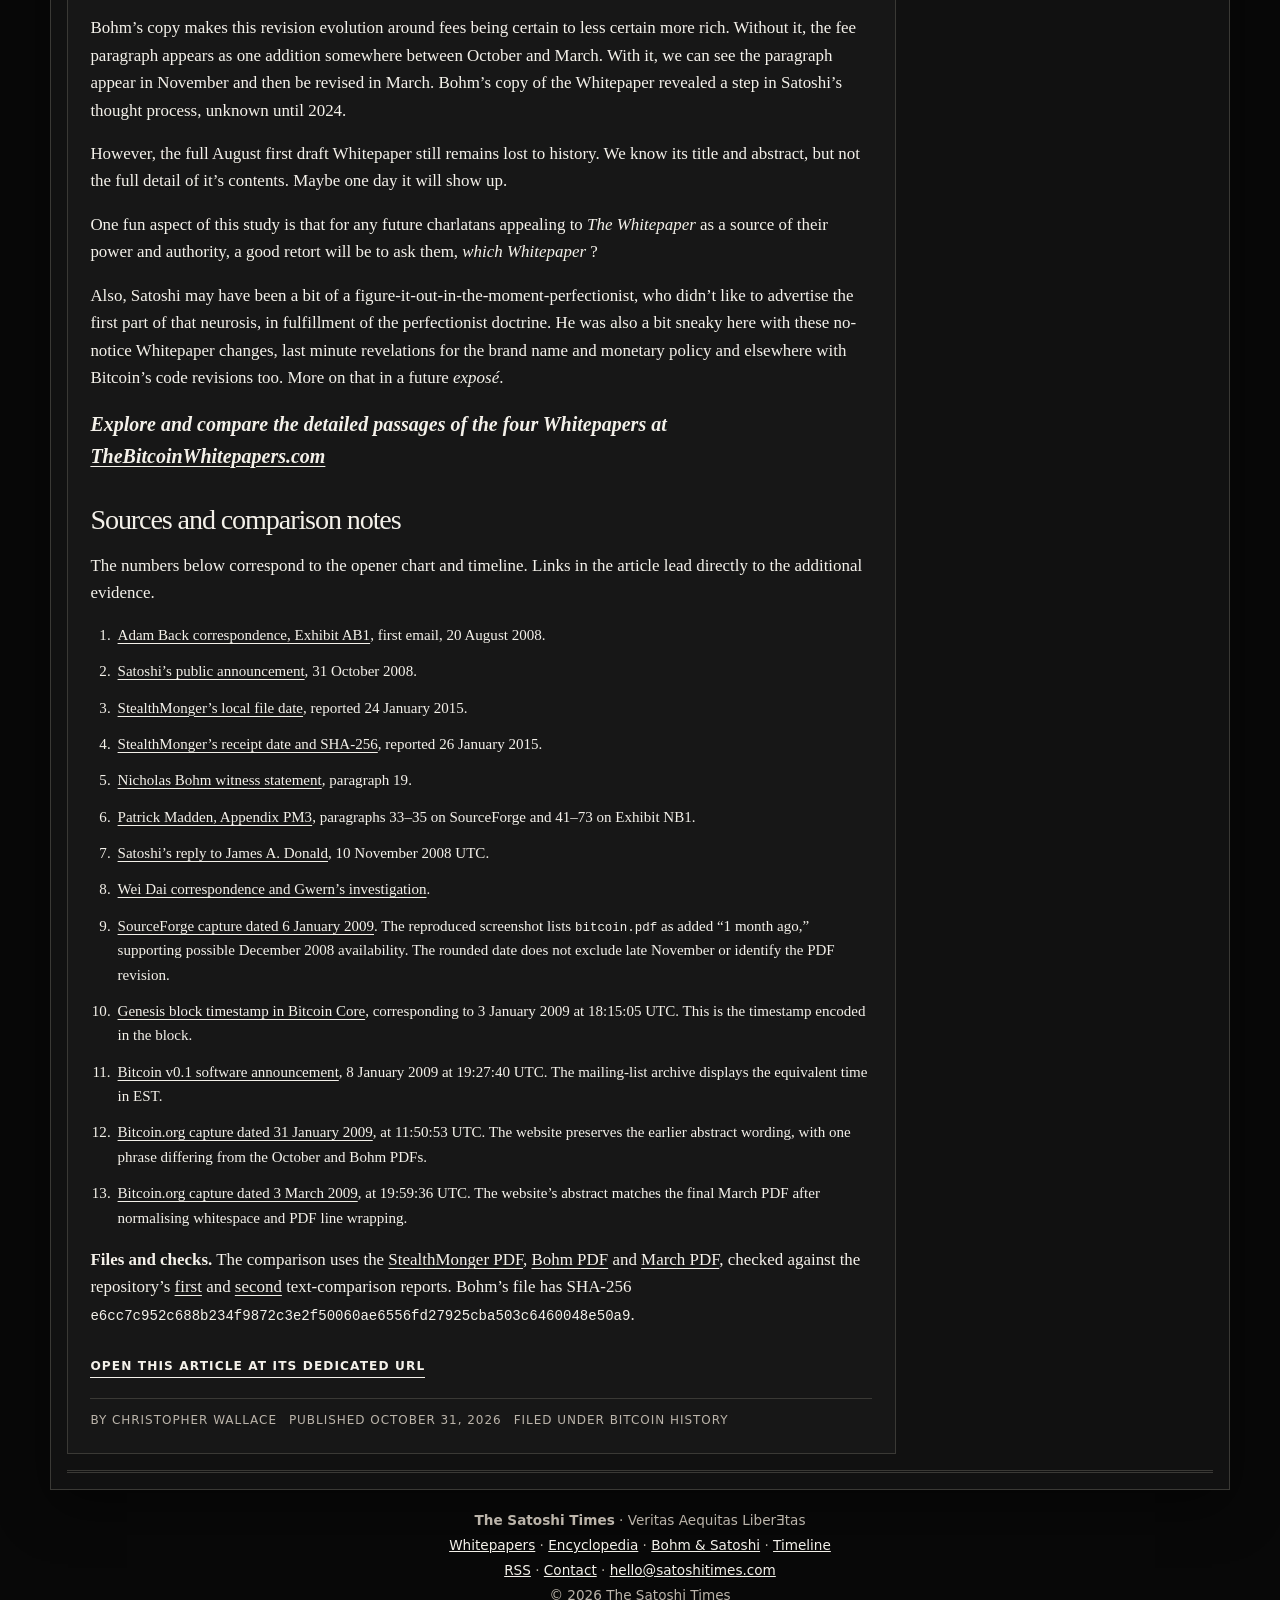
==== commit de5acb7a: "Correct typo in heading for Bohm's hard drive" ====
--- a/index.html
+++ b/index.html
@@ -101,7 +101,7 @@
         <p>Maybe one day Cryddit will publicly release more of their correspondence with Satoshi for the history books. But perhaps it’s safer for everyone to delete such records.</p>
         <p>In any case, a legendary Bitcoin nym, Gwern, has re-hosted <a href="https://gwern.net/doc/bitcoin/2008-10-03-nakamoto-bitcoindraft.pdf" target="_blank" rel="noopener">the StealthMonger PDF</a> for us and <a href="https://gwern.net/doc/bitcoin/2008-nakamoto#emails" target="_blank" rel="noopener">documented</a> why it cannot be the first August rough draft version. Its recorded export time is October 3<sup>rd</sup> 2008 at 20:49:58 UTC, and it also carries the modern Bitcoin title. Its title and abstract also match the October 31<sup>st</sup> public announcement email exactly. Together with the November 2<sup>nd</sup> download time by StealthMonger, these details make it a strong candidate for the October 31<sup>st</sup> release-day paper. Conversely, the other versions have various differences and conflicting dates and words that do not match the announcement email.</p>
         <p>One very interesting text difference versus newer copies in the StealthMonger 8-pager is in section 6 - <em>I</em><em>ncentive</em>. This version has no paragraph explaining transaction fees, or mention of a transition to funding the network entirely through fees. But, Bohm’s November 11<sup>th</sup> 2008 version of the Whitepaper does have these new details.</p>
-        <h2 id="bohm-revision">3. Rediscovered Whitepaper on N. Bohm’s hard drive in 2024</h2>
+        <h2 id="bohm-revision">3. Rediscovered Whitepaper on Bohm’s hard drive in 2024</h2>
         <p>Bohm was a British solicitor with a long-standing interest in cryptography. He became an early Bitcoin user and helped Satoshi troubleshoot software bugs in early 2009. Years later, while providing evidence for the COPA vs Wright lawsuit, Bohm searched his hard drive for old Whitepaper files. <a href="https://github.com/NicholasBohm/Emails/blob/main/bitcoin-nb1.pdf" target="_blank" rel="noopener">He found one</a>, or rather, the third Whitepaper version.</p>
         <figure class="article-figure whitepaper-figure" id="figure-6">
           <a class="figure-fullsize" href="assets/whitepapers/06-bohm-witness-statement.png" target="_blank" rel="noopener" aria-label="View full-size image: Paragraph 19 of Nicholas Bohm’s witness statement describing the whitepaper found on his hard drive"><img src="assets/whitepapers/06-bohm-witness-statement.png" width="1224" height="589" alt="Paragraph 19 of Nicholas Bohm’s witness statement describing the whitepaper found on his hard drive" loading="lazy" decoding="async" /></a>
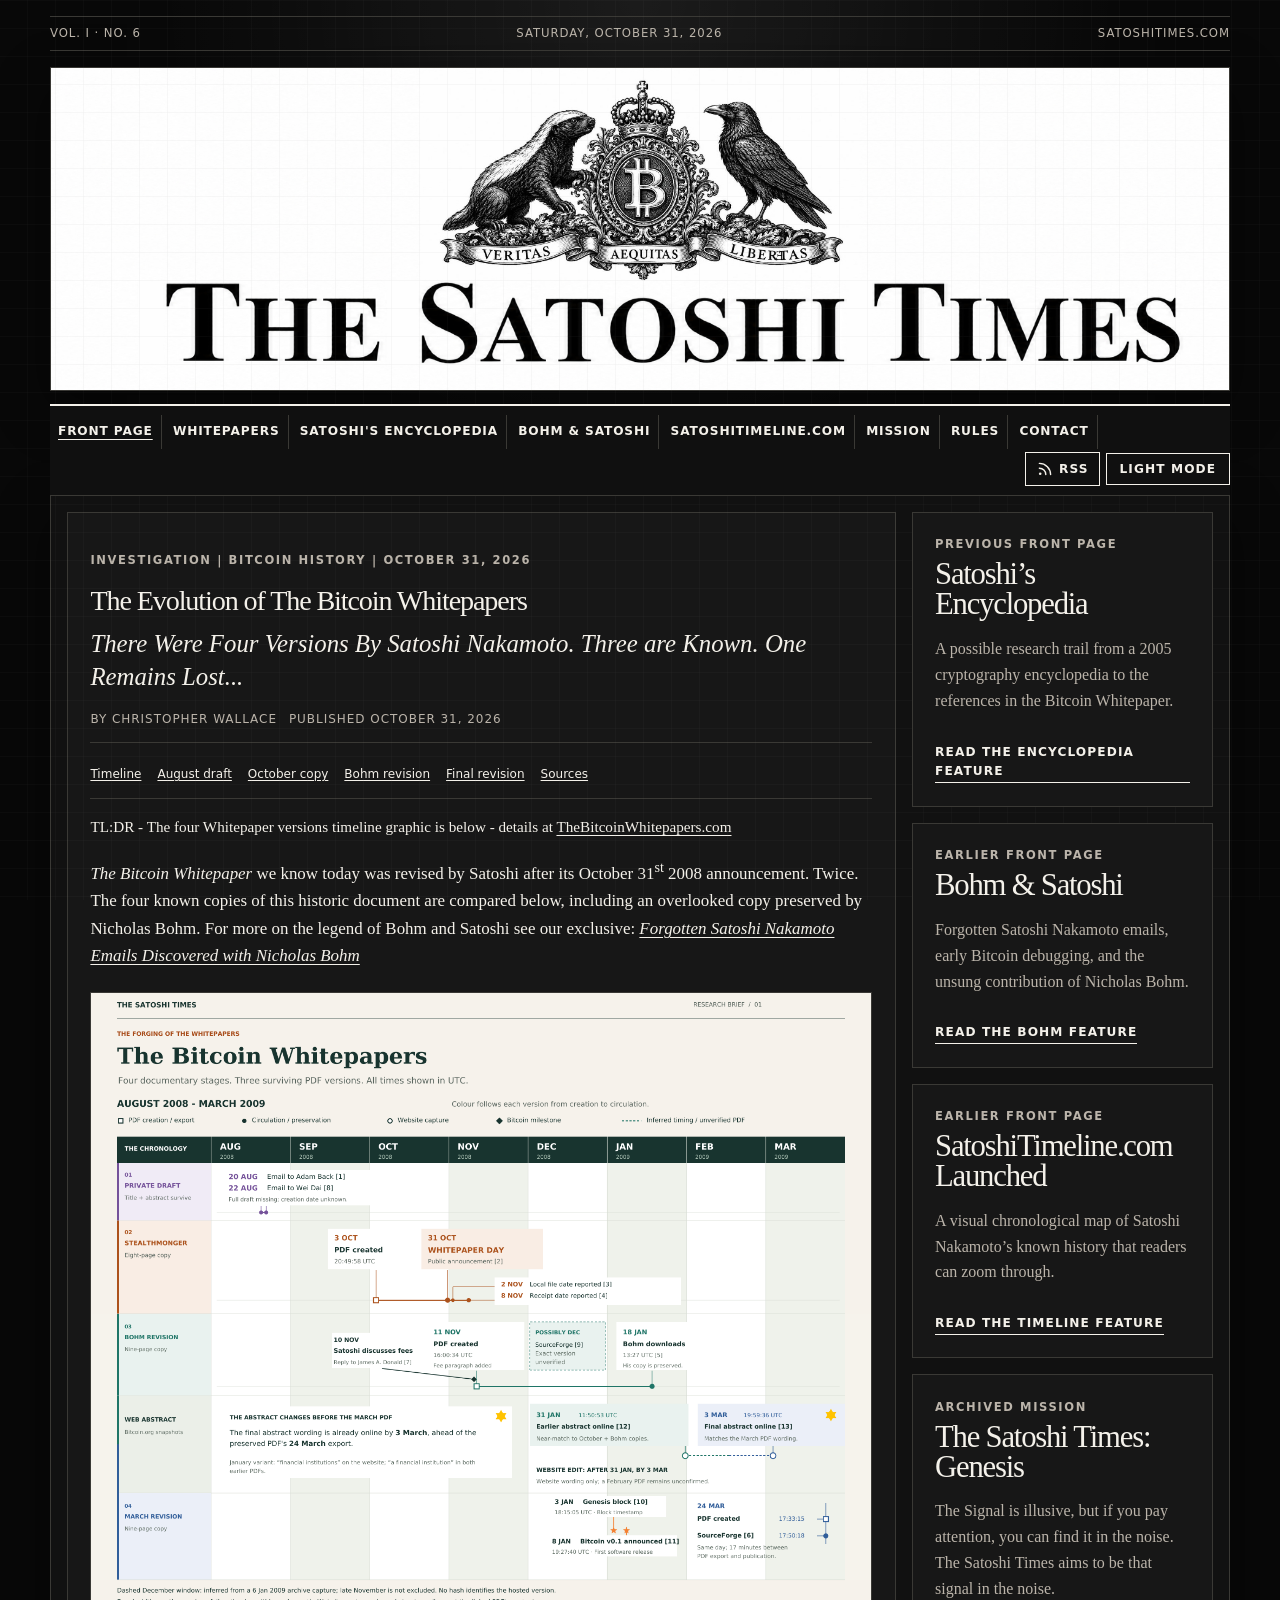
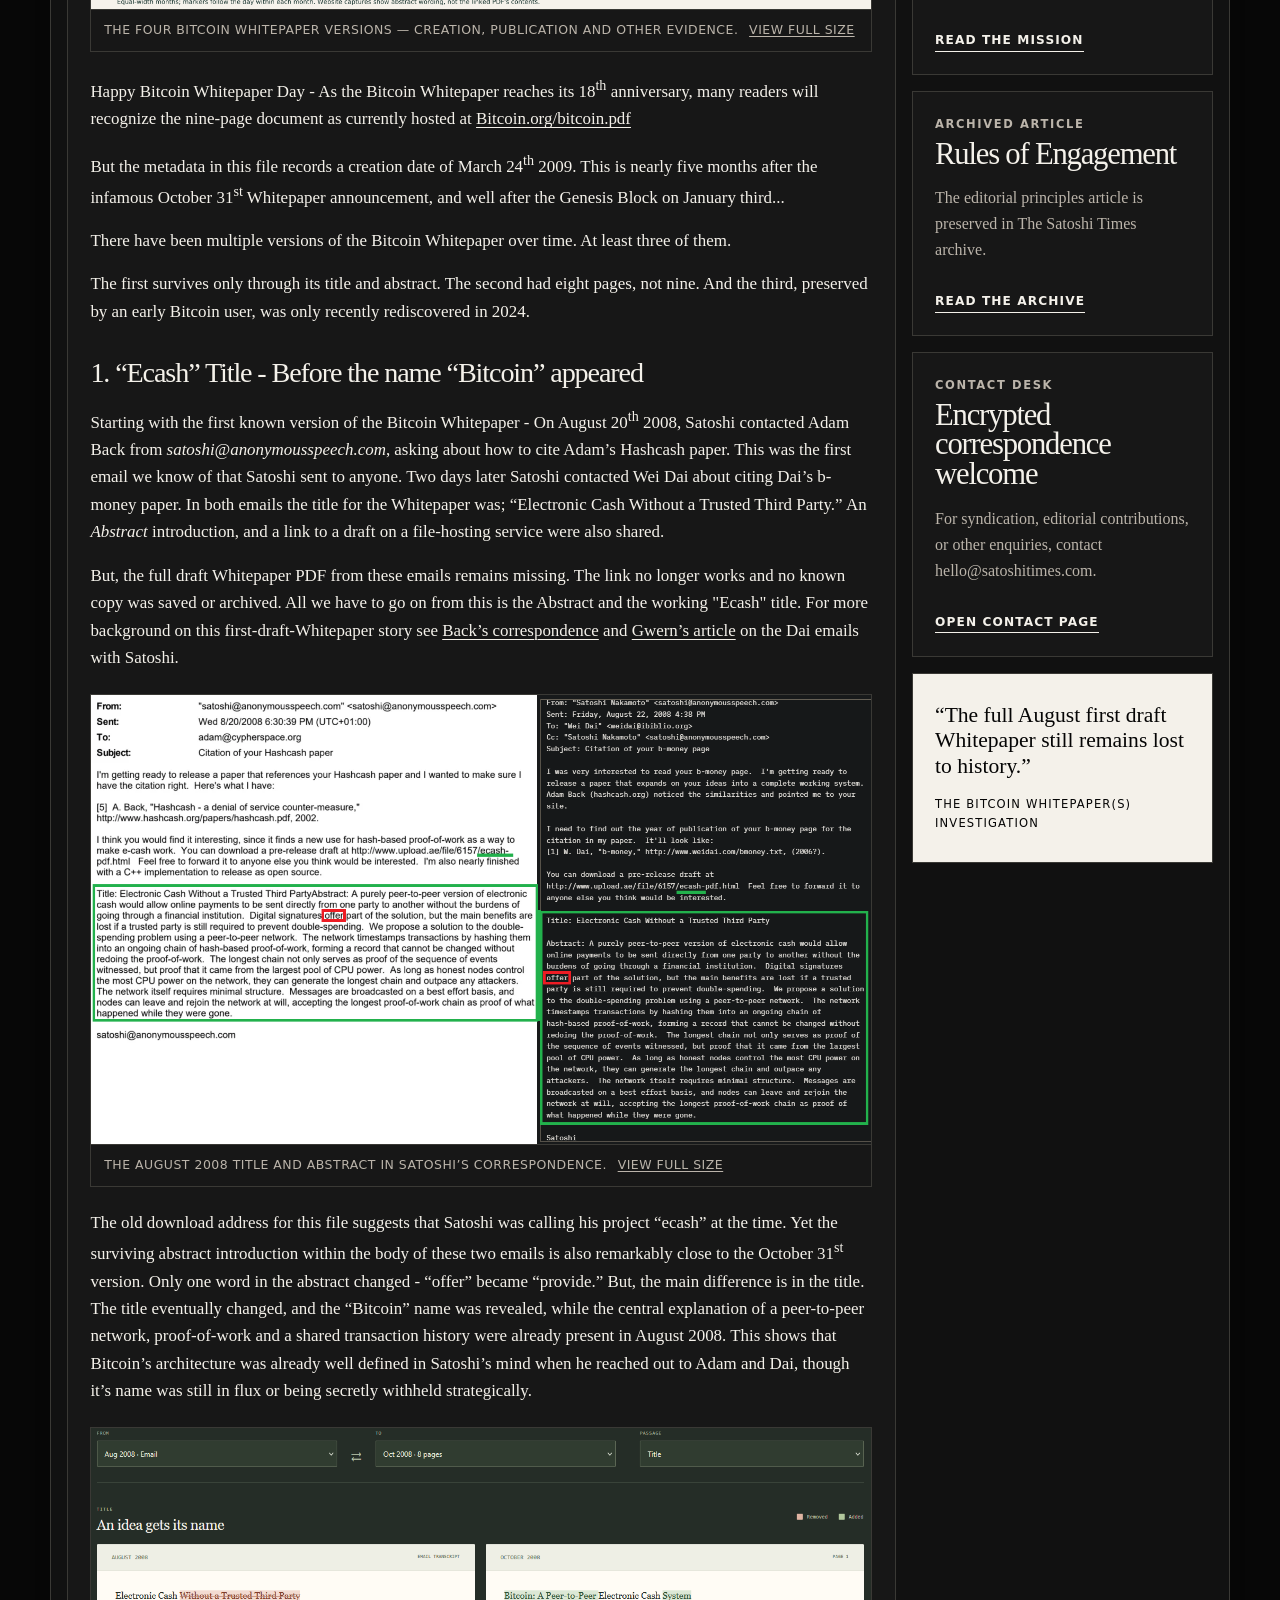
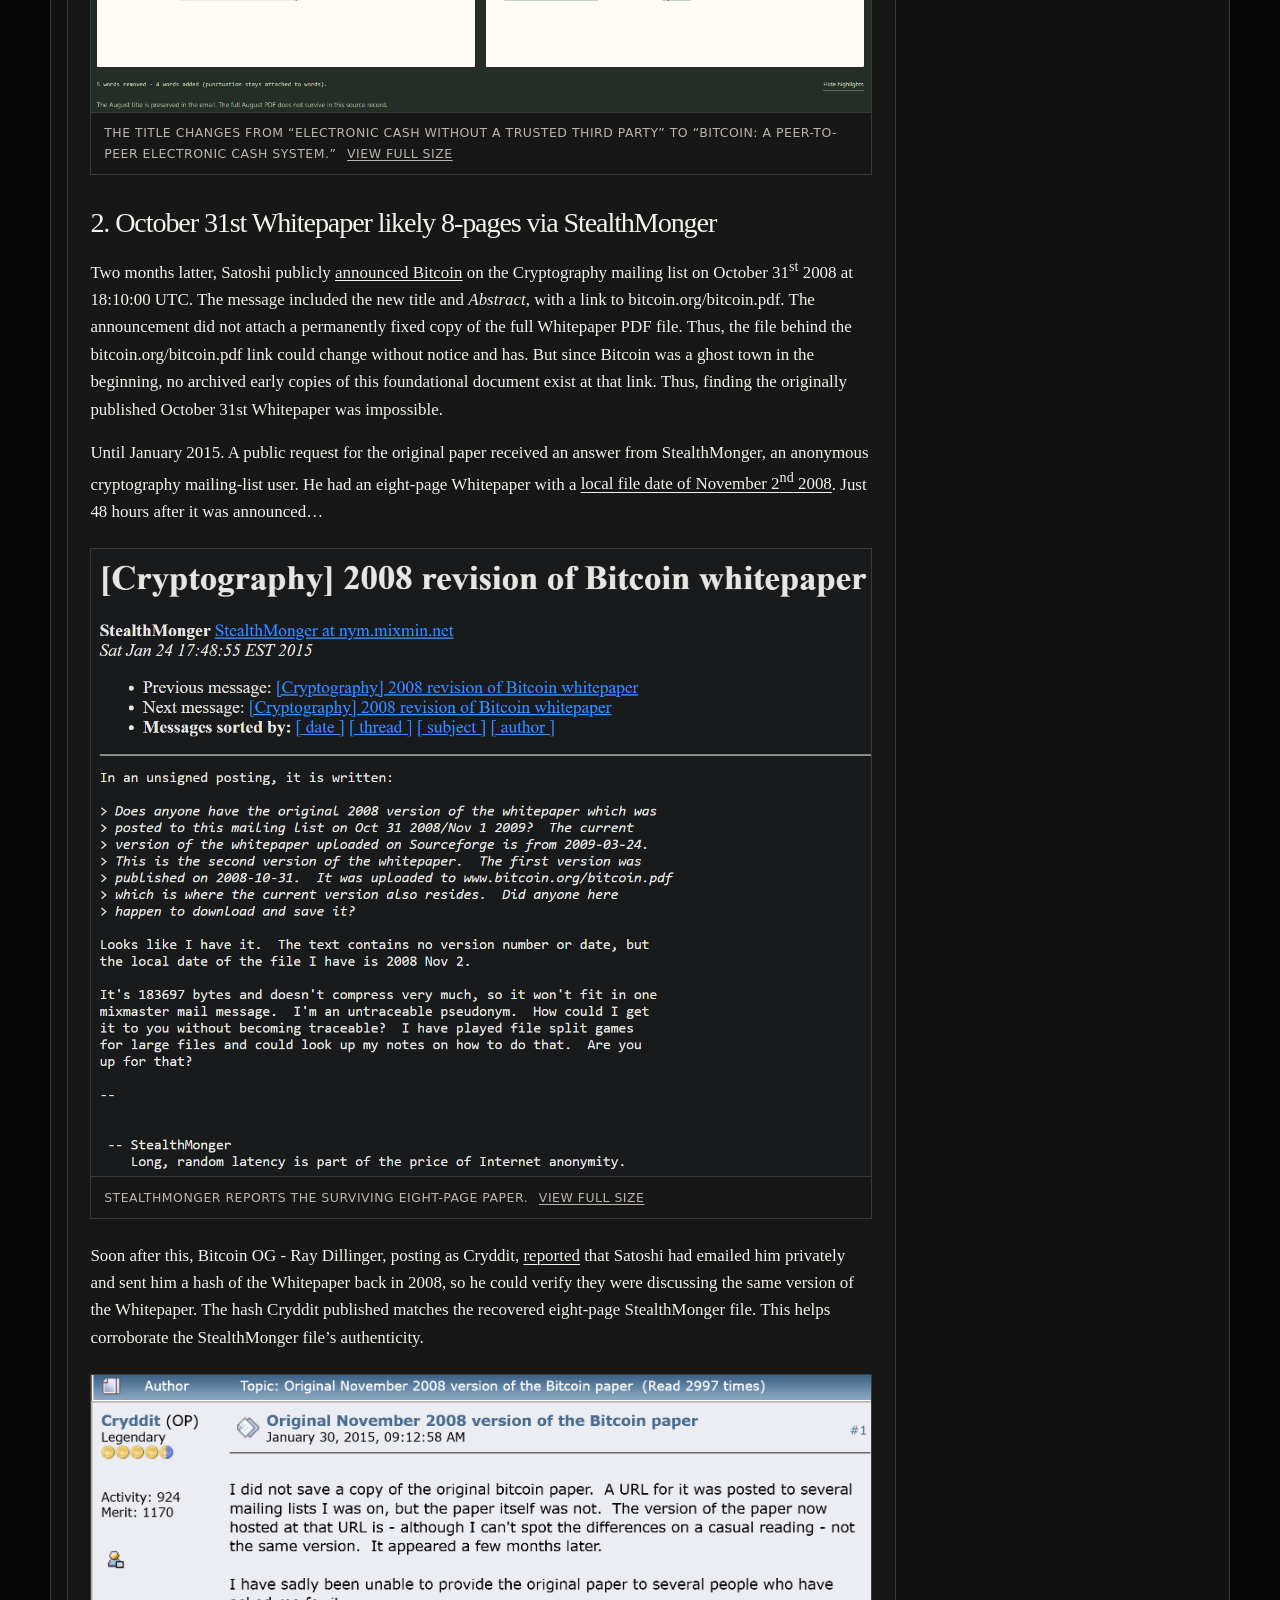
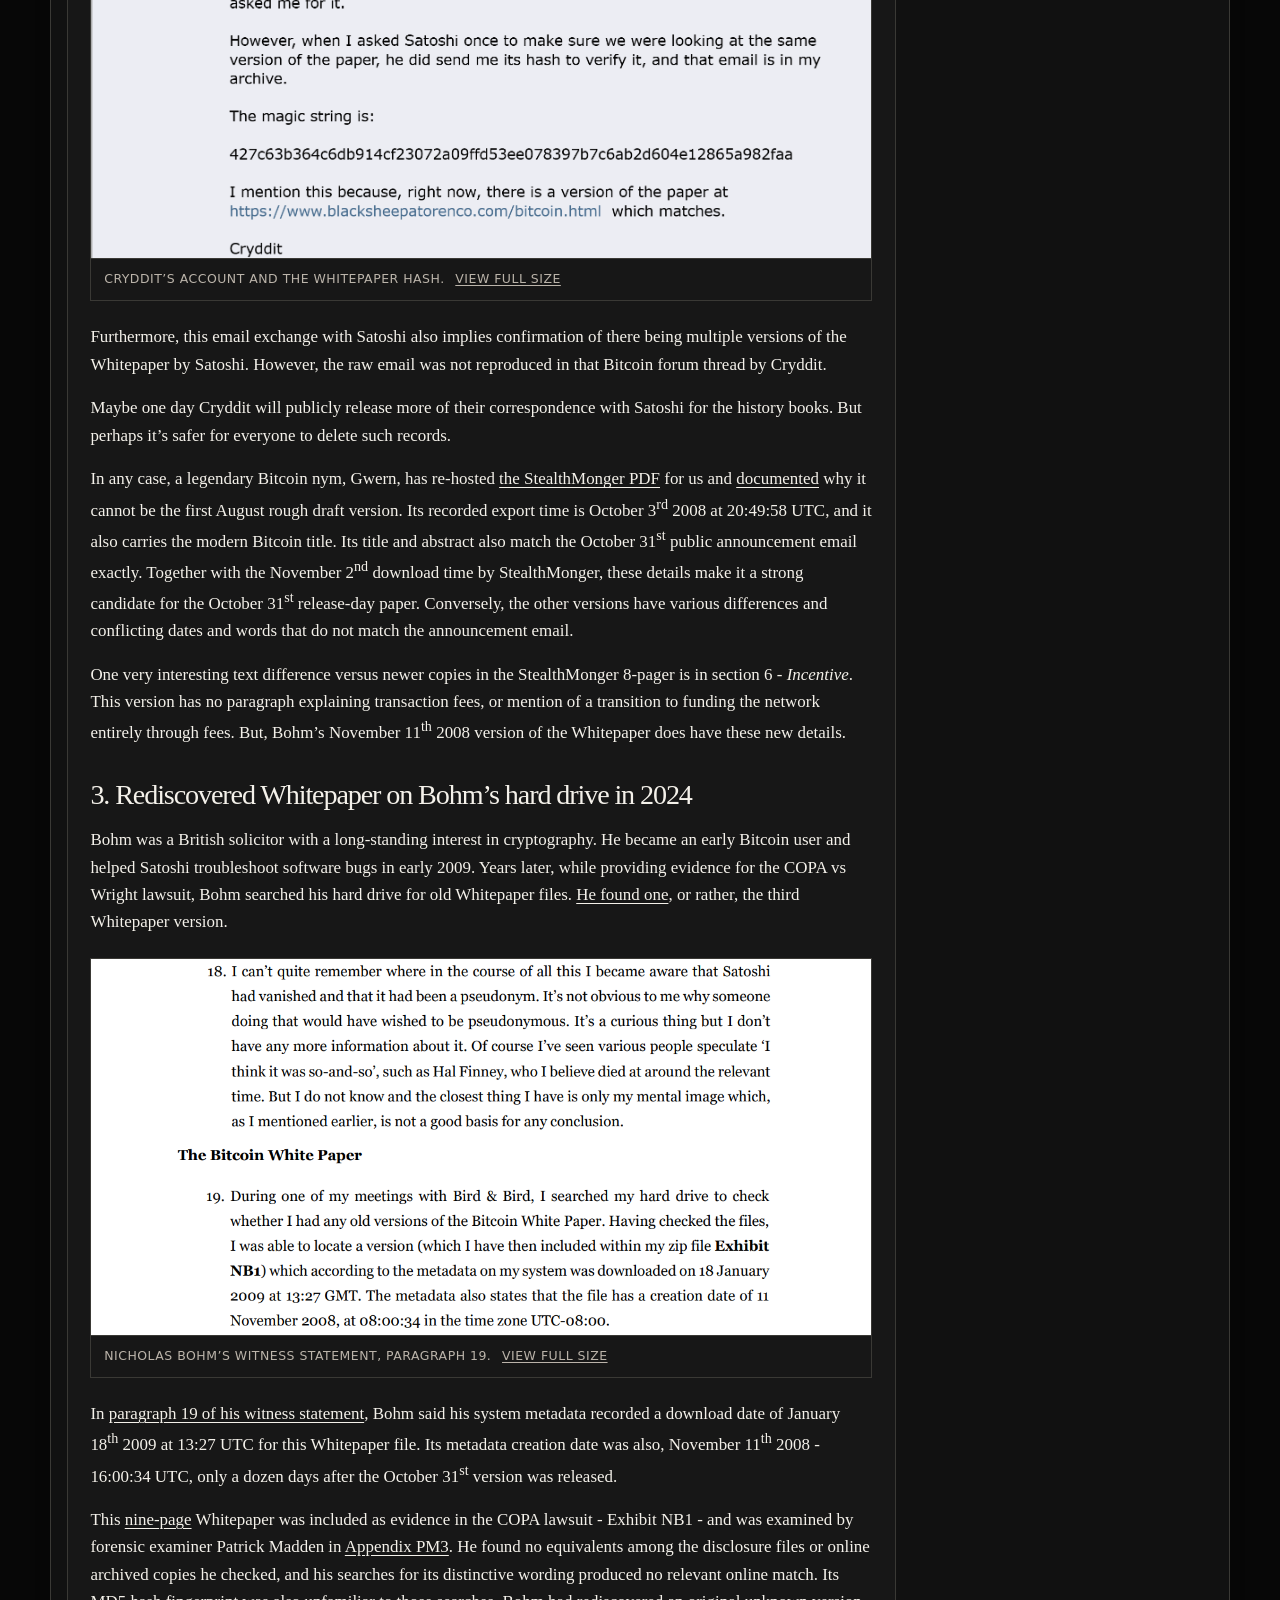
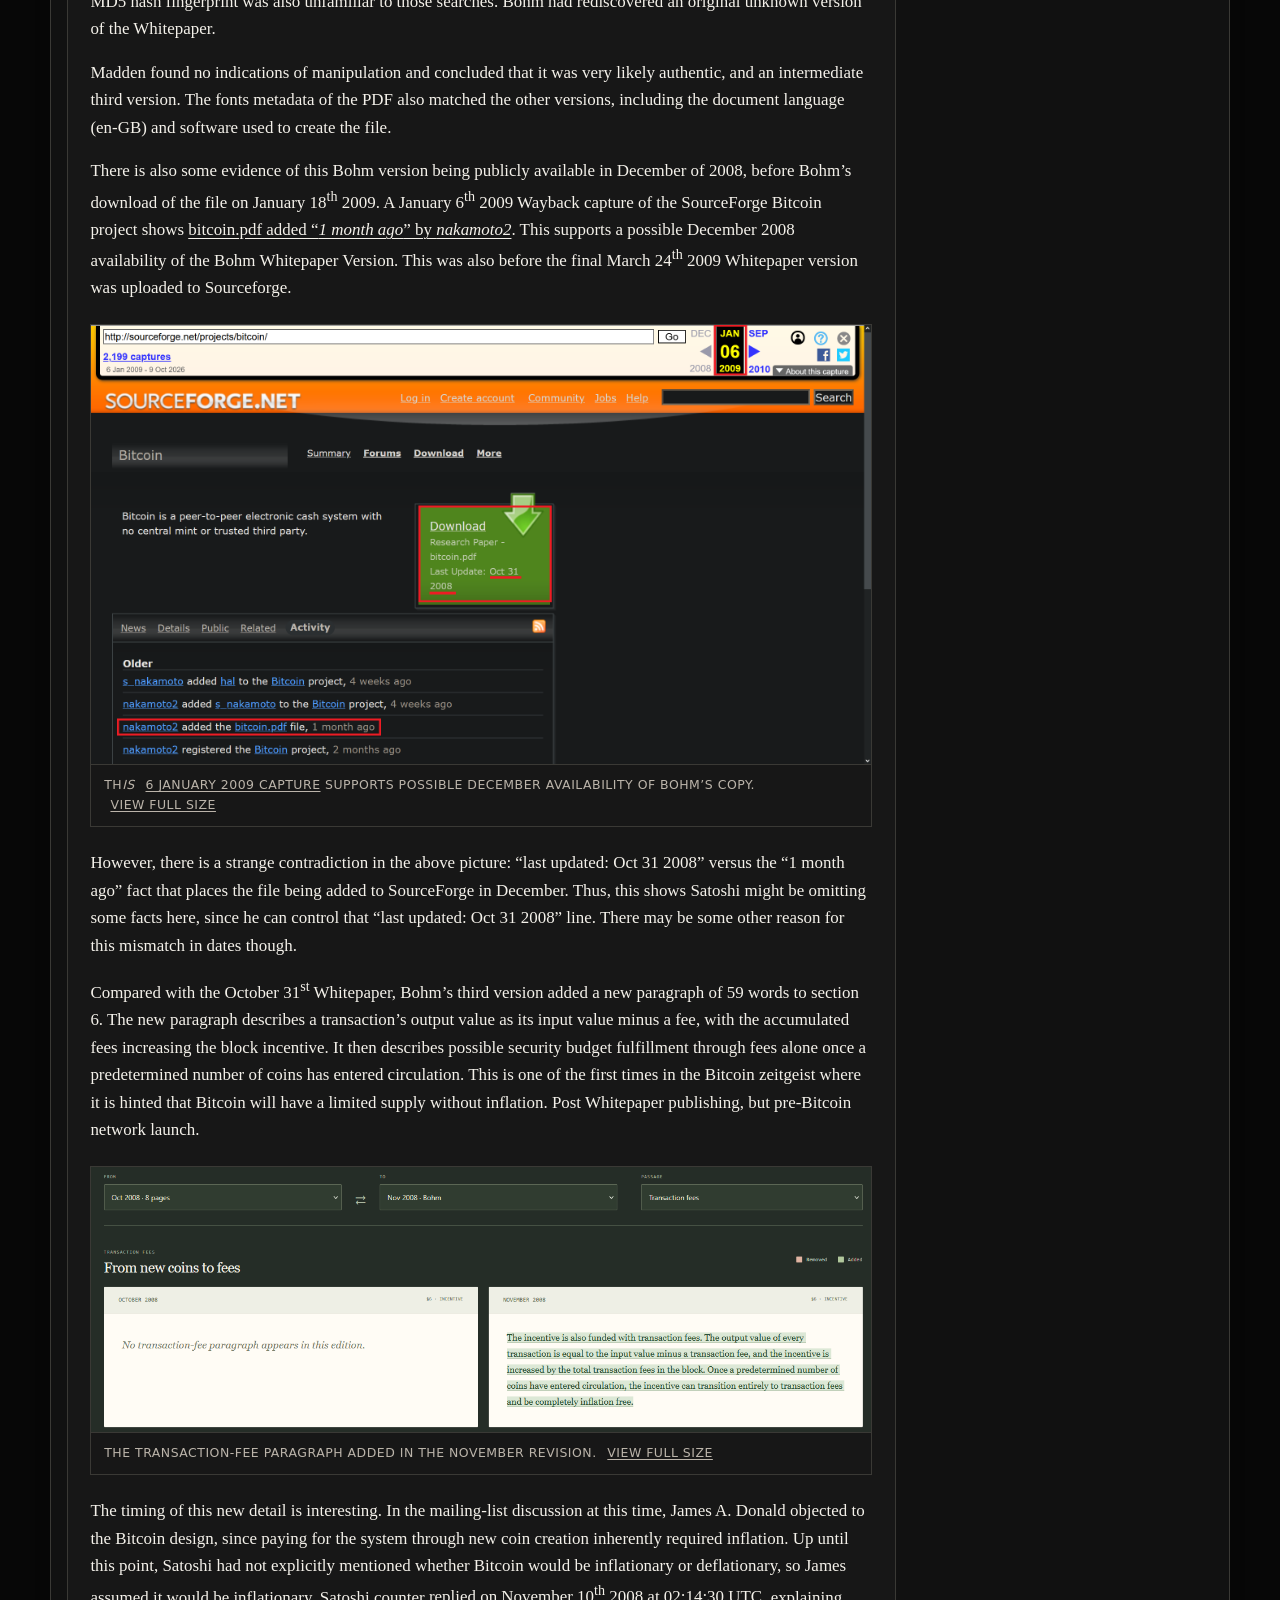
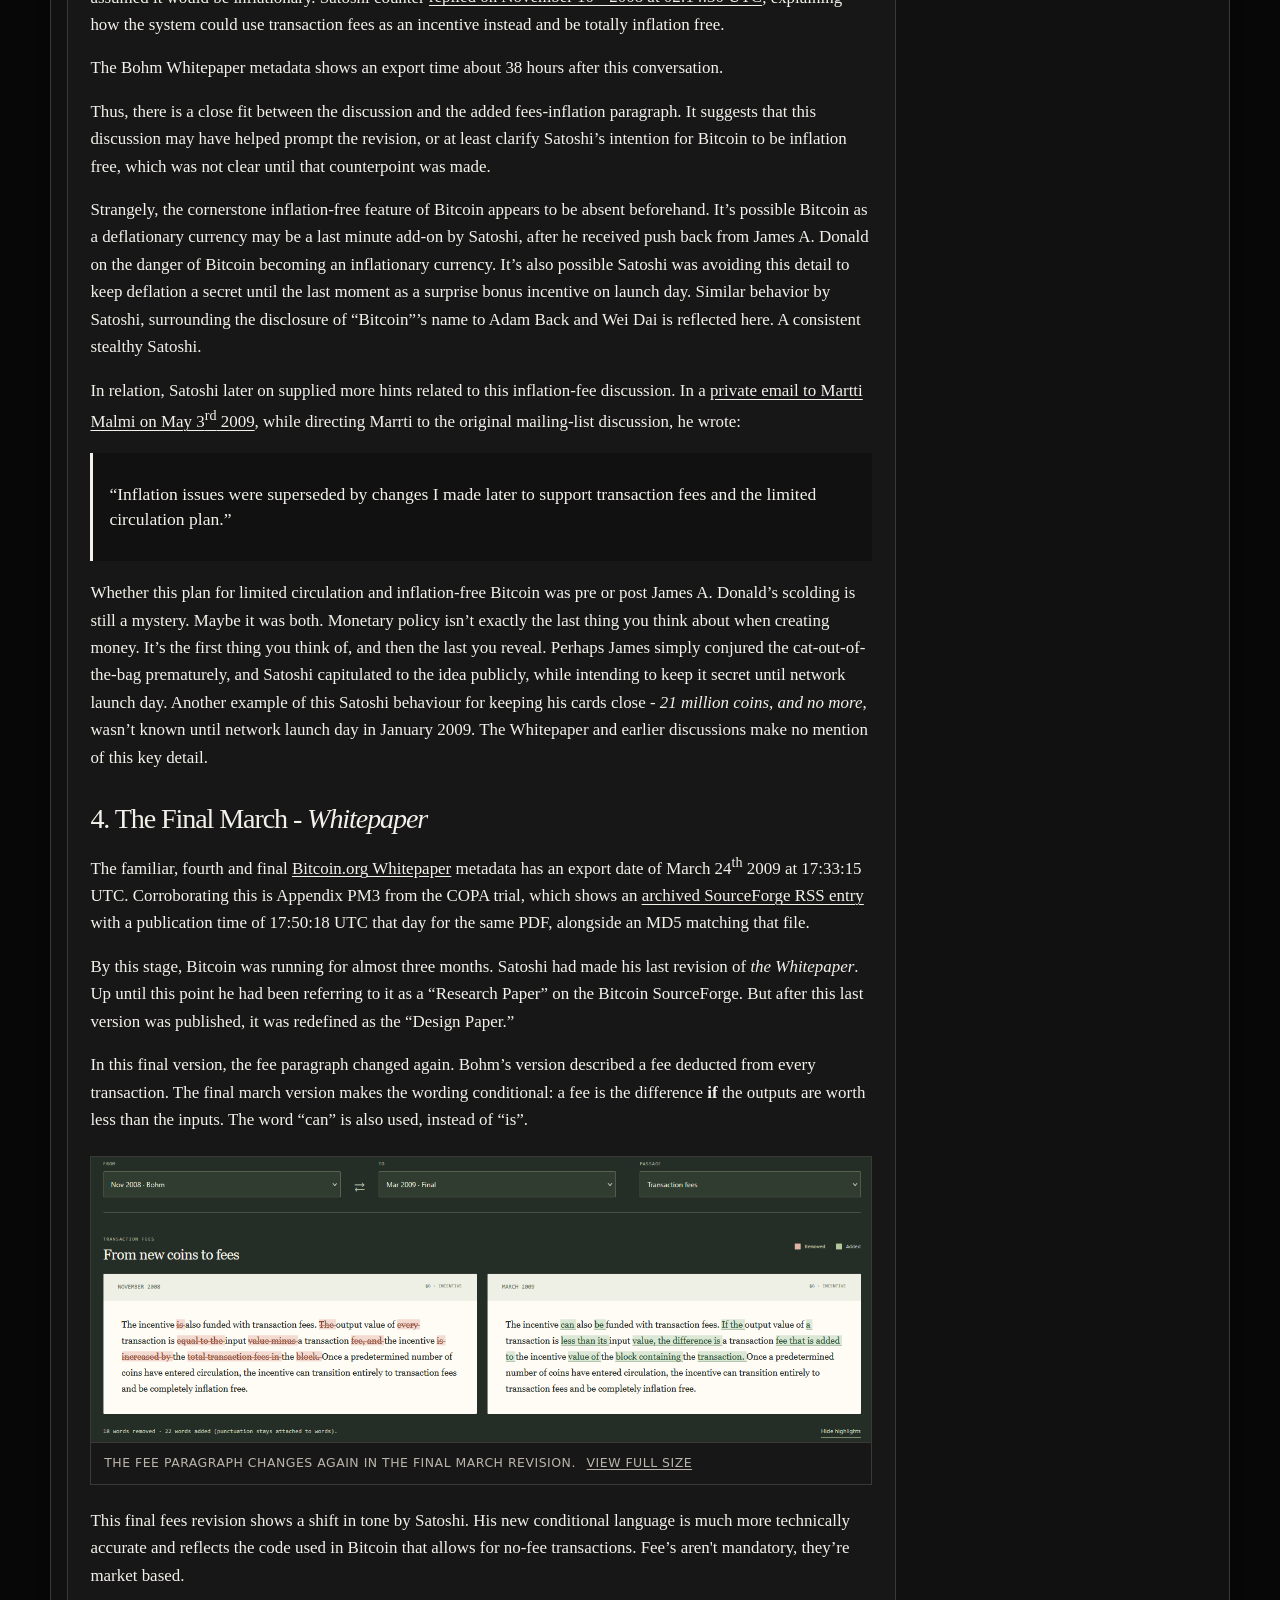
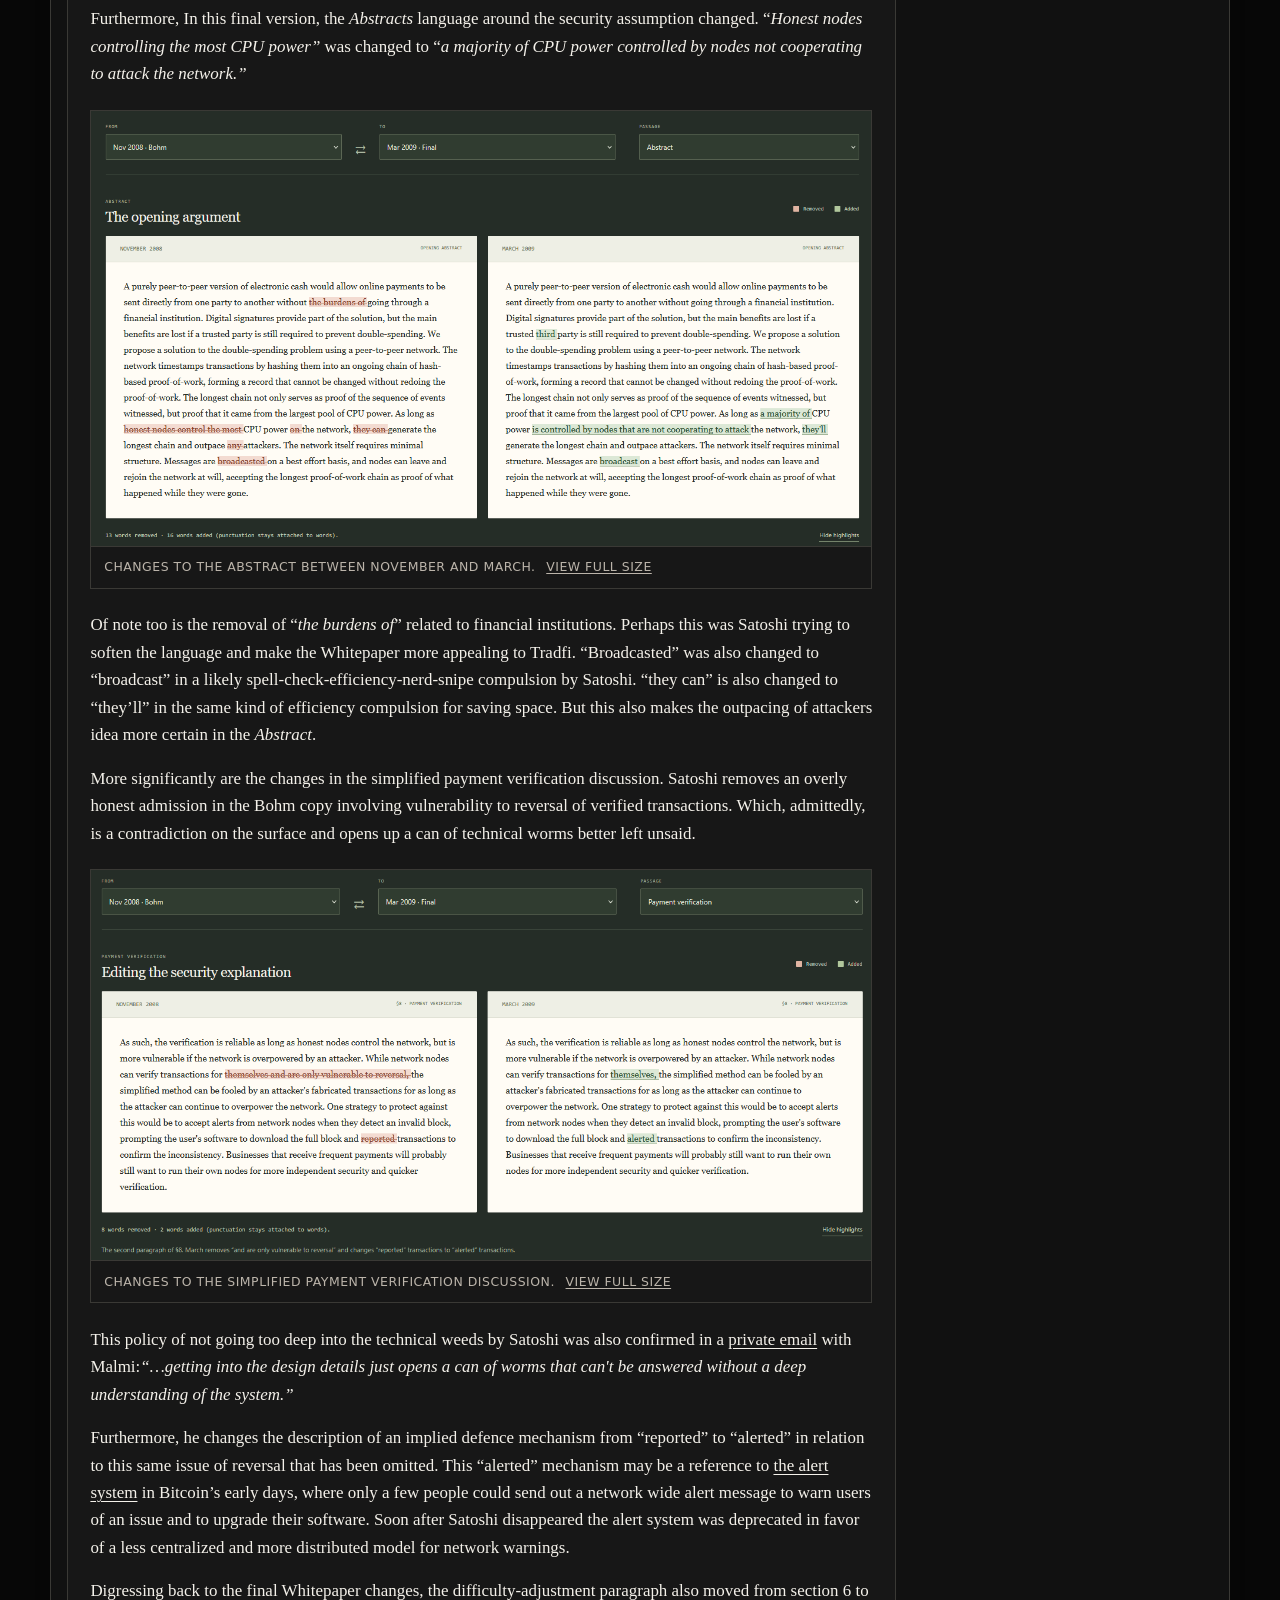
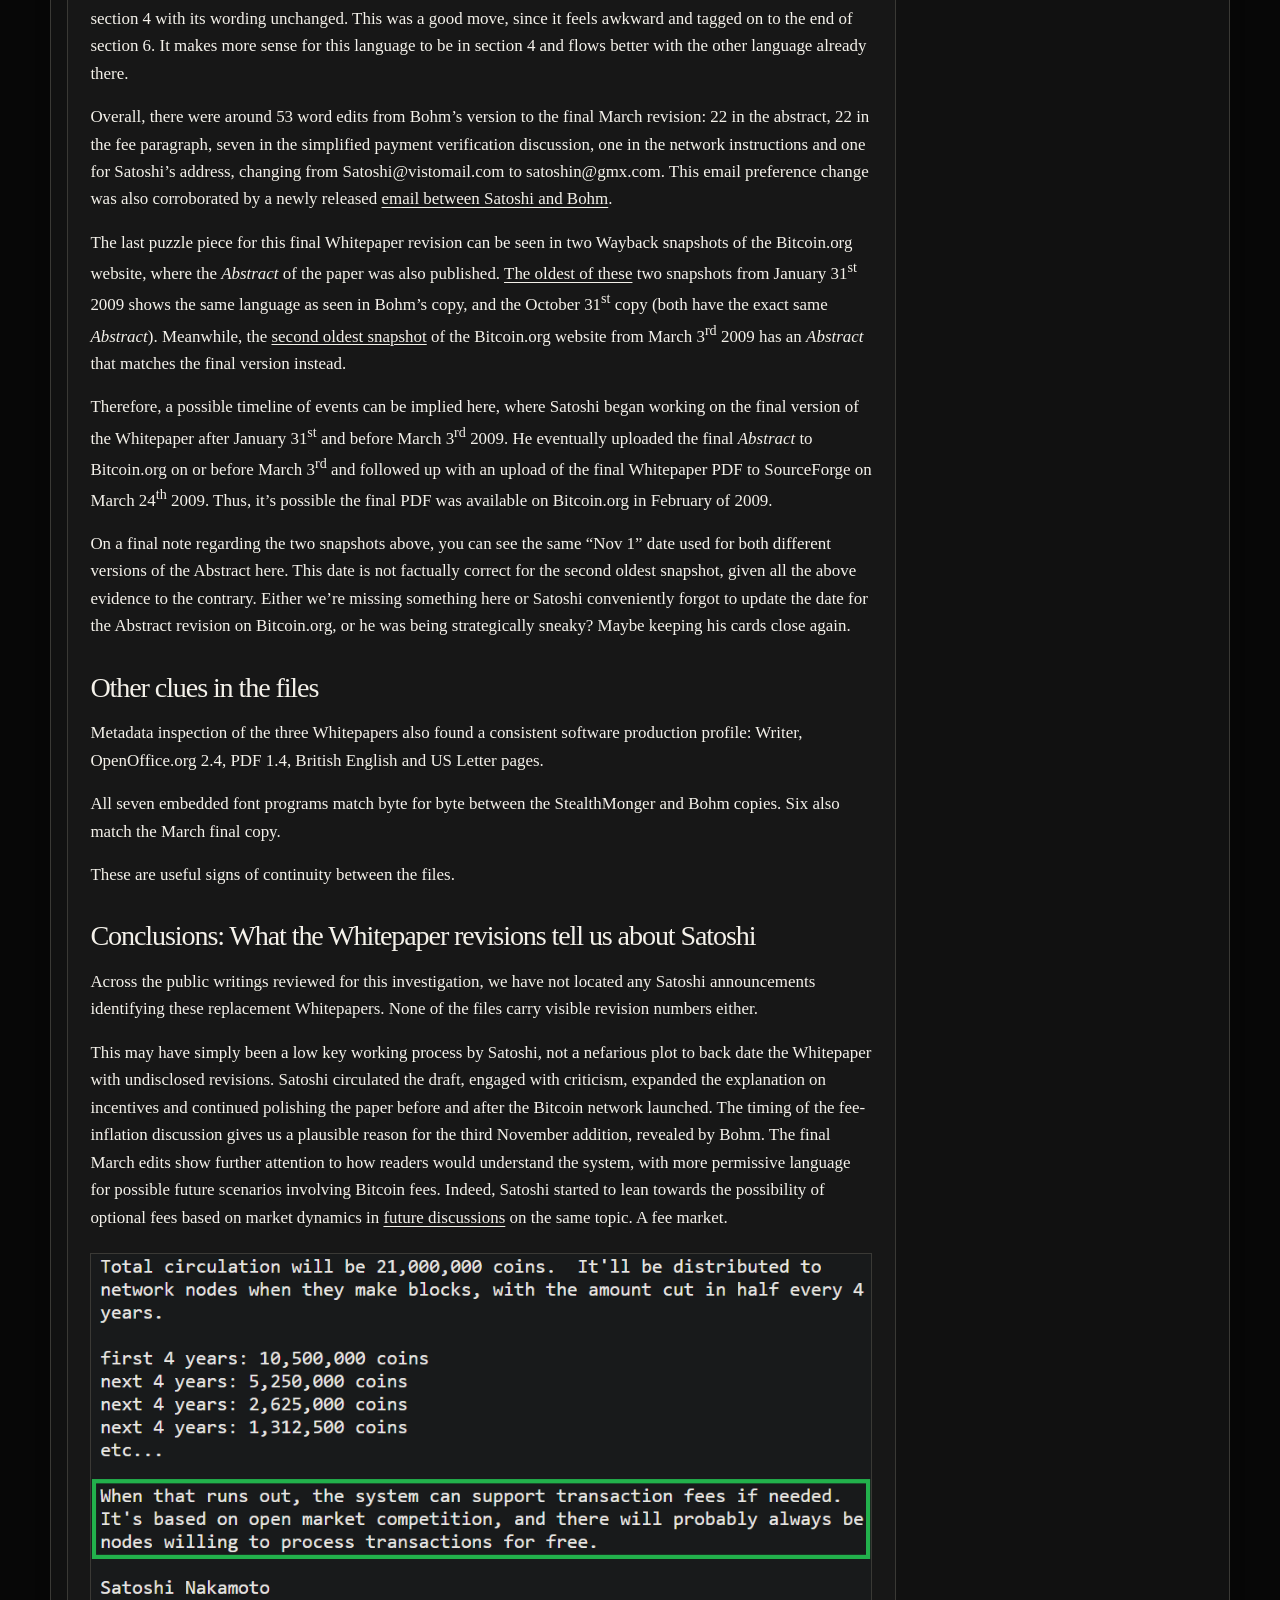
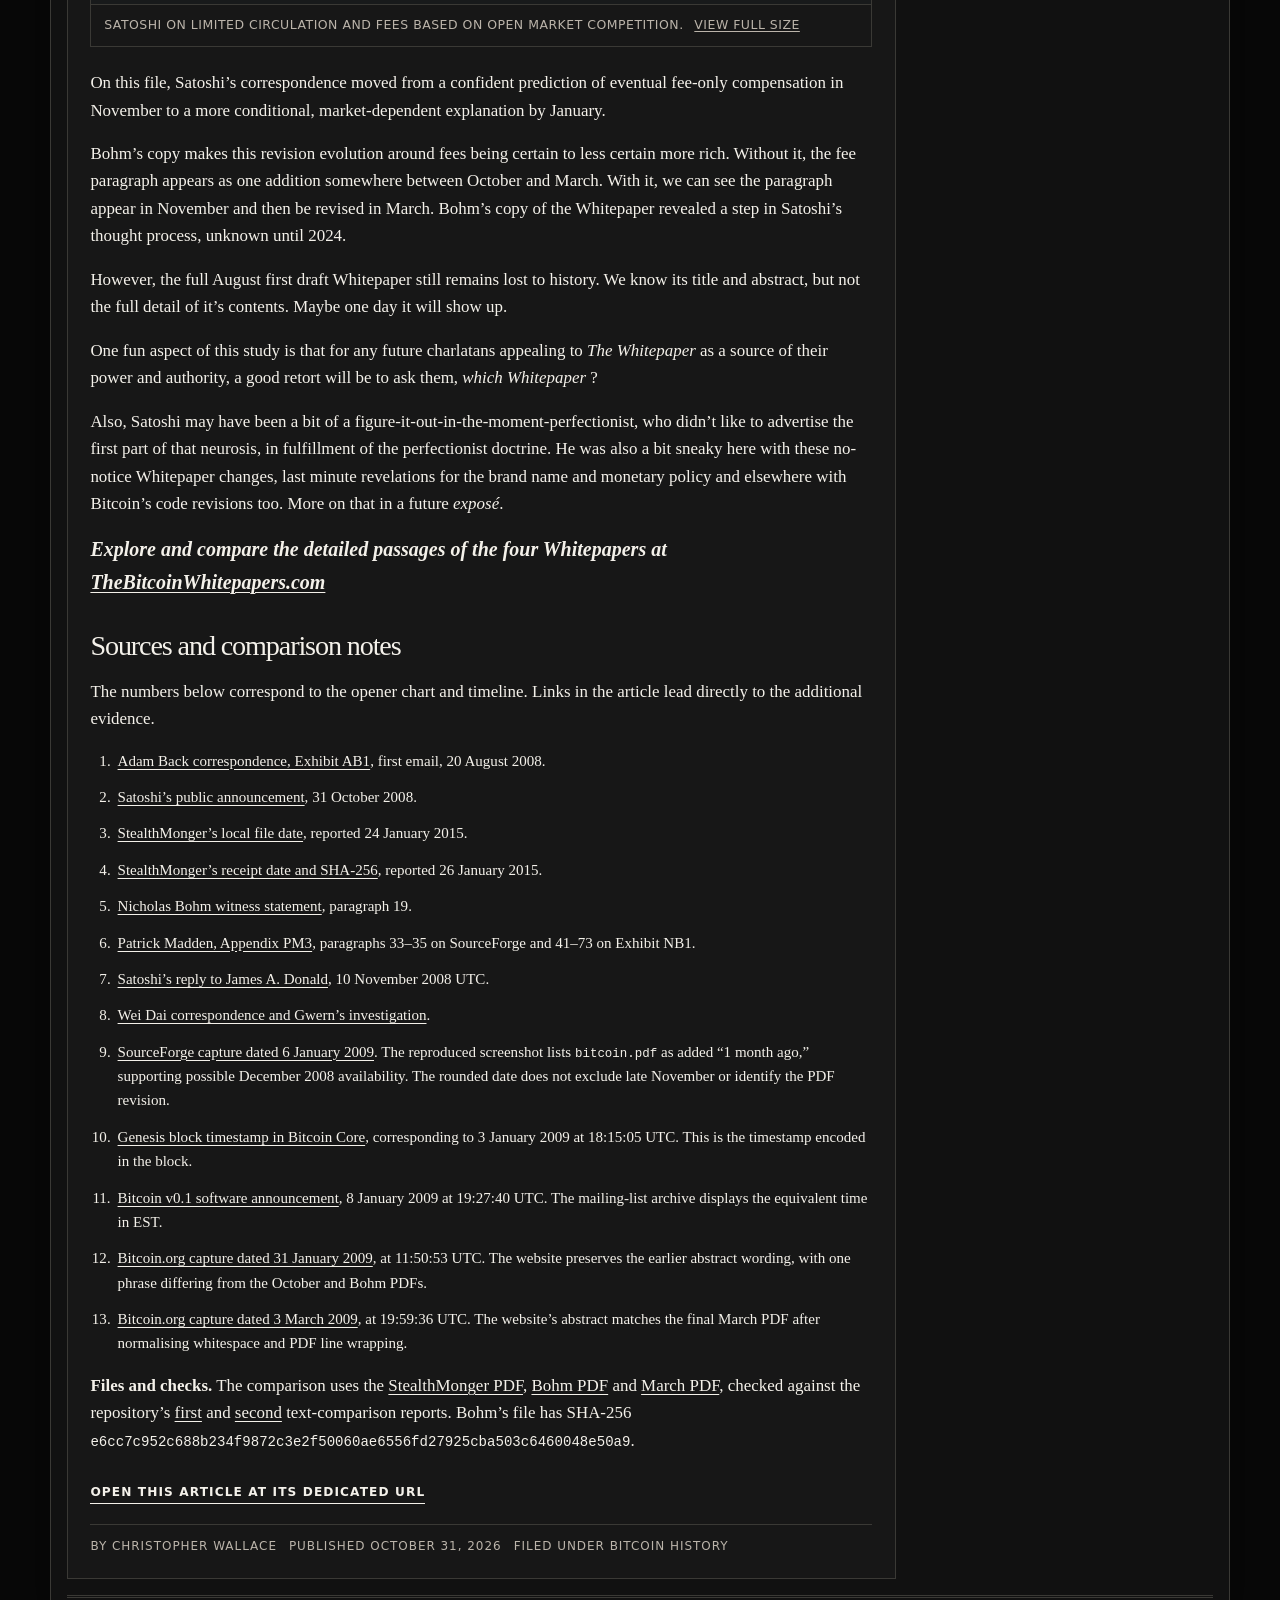
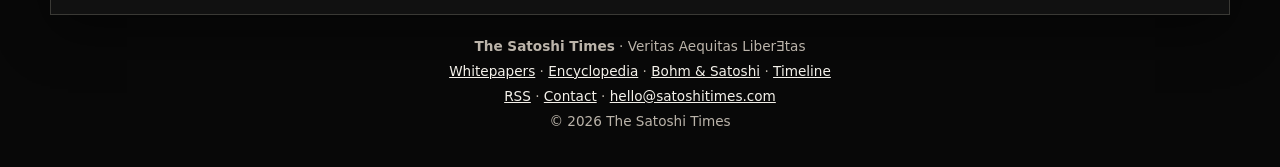
==== commit 5726ea4d: "Revise Bitcoin Whitepaper text for clarity CAREFUL Updated text for clarity and consistency regardin" ====
--- a/index.html
+++ b/index.html
@@ -71,31 +71,31 @@
         </figure>
         <p>Happy Bitcoin Whitepaper Day - As the Bitcoin Whitepaper reaches its 18<sup>th</sup> anniversary, many readers will recognize the nine-page document as currently hosted at <a href="https://bitcoin.org/bitcoin.pdf" target="_blank" rel="noopener">Bitcoin.org/bitcoin.pdf</a></p>
         <p>But the metadata in this file records a creation date of March 24<sup>th</sup> 2009. This is nearly five months after the infamous October 31<sup>st</sup> Whitepaper announcement, and well after the Genesis Block on January third...</p>
-        <p>Thus, there have been multiple versions of the Bitcoin Whitepaper over time. At least three of them.</p>
+         <p>There have been multiple versions of the Bitcoin Whitepaper over time. At least three of them.</p>
         <p>The first survives only through its title and abstract. The second had eight pages, not nine. And the third, preserved by an early Bitcoin user, was only recently rediscovered in 2024.</p>
         <h2 id="august-draft">1. “Ecash” Title - Before the name “Bitcoin” appeared</h2>
         <p>Starting with the first known version of the Bitcoin Whitepaper - On August 20<sup>th</sup> 2008, Satoshi contacted Adam Back from <em>satoshi@anonymousspeech.com</em>, asking about how to cite Adam’s Hashcash paper. This was the first email we know of that Satoshi sent to anyone. Two days later Satoshi contacted Wei Dai about citing Dai’s b-money paper. In both emails the title for the Whitepaper was; “Electronic Cash Without a Trusted Third Party.” An <em>A</em><em>bstract </em>introduction, and a link to a draft on a file-hosting service were also shared.</p>
-        <p>But, the full draft Whitepaper PDF from these emails remains missing. The link no longer works and no known copy was saved or archived. All we have to go on from this is the Abstract and the working "Ecash" title. For more background on this first-draft-Whitepaper story, see <a href="https://s3.documentcloud.org/documents/24439625/adam-back-exhibit-ab1-1.pdf" target="_blank" rel="noopener">Back’s correspondence</a> and <a href="https://gwern.net/doc/bitcoin/2008-nakamoto#emails" target="_blank" rel="noopener">Gwern’s article</a> on the Dai emails with Satoshi.</p>
+        <p>But, the full draft Whitepaper PDF from these emails remains missing. The link no longer works and no known copy was saved or archived. All we have to go on from this is the Abstract and the working "Ecash" title. For more background on this first-draft-Whitepaper story see <a href="https://s3.documentcloud.org/documents/24439625/adam-back-exhibit-ab1-1.pdf" target="_blank" rel="noopener">Back’s correspondence</a> and <a href="https://gwern.net/doc/bitcoin/2008-nakamoto#emails" target="_blank" rel="noopener">Gwern’s article</a> on the Dai emails with Satoshi.</p>
         <figure class="article-figure whitepaper-figure" id="figure-2">
-          <a class="figure-fullsize" href="assets/whitepapers/02-august-correspondence.png" target="_blank" rel="noopener" aria-label="View full-size image: August 2008 correspondence with Adam Back and Wei Dai showing the Electronic Cash Without a Trusted Third Party title and abstract"><img src="assets/whitepapers/02-august-correspondence.png" width="1472" height="847" alt="August 2008 correspondence with Adam Back and Wei Dai showing the Electronic Cash Without a Trusted Third Party title and abstract" loading="lazy" decoding="async" /></a>
-          <figcaption>The August 2008 title and abstract in Satoshi’s correspondence. <a href="assets/whitepapers/02-august-correspondence.png" target="_blank" rel="noopener">View full size</a></figcaption>
+          <a class="figure-fullsize" href="../assets/whitepapers/02-august-correspondence.png" target="_blank" rel="noopener" aria-label="View full-size image: August 2008 correspondence with Adam Back and Wei Dai showing the Electronic Cash Without a Trusted Third Party title and abstract"><img src="../assets/whitepapers/02-august-correspondence.png" width="1472" height="847" alt="August 2008 correspondence with Adam Back and Wei Dai showing the Electronic Cash Without a Trusted Third Party title and abstract" loading="lazy" decoding="async" /></a>
+          <figcaption>The August 2008 title and abstract in Satoshi’s correspondence. <a href="../assets/whitepapers/02-august-correspondence.png" target="_blank" rel="noopener">View full size</a></figcaption>
         </figure>
         <p>The old download address for this file suggests that Satoshi was calling his project “ecash” at the time. Yet the surviving abstract introduction within the body of these two emails is also remarkably close to the October 31<sup>st</sup> version. Only one word in the abstract changed - “offer” became “provide.” But, the main difference is in the title. The title eventually changed, and the “Bitcoin” name was revealed, while the central explanation of a peer-to-peer network, proof-of-work and a shared transaction history were already present in August 2008. This shows that Bitcoin’s architecture was already well defined in Satoshi’s mind when he reached out to Adam and Dai, though it’s name was still in flux or being secretly withheld strategically.</p>
         <figure class="article-figure whitepaper-figure" id="figure-3">
-          <a class="figure-fullsize" href="assets/whitepapers/03-title-comparison.png" target="_blank" rel="noopener" aria-label="View full-size image: Comparison of the August Electronic Cash Without a Trusted Third Party title with the October Bitcoin title"><img src="assets/whitepapers/03-title-comparison.png" width="1302" height="474" alt="Comparison of the August Electronic Cash Without a Trusted Third Party title with the October Bitcoin title" loading="lazy" decoding="async" /></a>
-          <figcaption>The title changes from “Electronic Cash Without a Trusted Third Party” to “Bitcoin: A Peer-to-Peer Electronic Cash System.” <a href="assets/whitepapers/03-title-comparison.png" target="_blank" rel="noopener">View full size</a></figcaption>
+          <a class="figure-fullsize" href="../assets/whitepapers/03-title-comparison.png" target="_blank" rel="noopener" aria-label="View full-size image: Comparison of the August Electronic Cash Without a Trusted Third Party title with the October Bitcoin title"><img src="../assets/whitepapers/03-title-comparison.png" width="1302" height="474" alt="Comparison of the August Electronic Cash Without a Trusted Third Party title with the October Bitcoin title" loading="lazy" decoding="async" /></a>
+          <figcaption>The title changes from “Electronic Cash Without a Trusted Third Party” to “Bitcoin: A Peer-to-Peer Electronic Cash System.” <a href="../assets/whitepapers/03-title-comparison.png" target="_blank" rel="noopener">View full size</a></figcaption>
         </figure>
         <h2 id="october-whitepaper">2. October 31st Whitepaper likely 8-pages via StealthMonger</h2>
-        <p>Two months latter, Satoshi publicly <a href="https://www.metzdowd.com/pipermail/cryptography/2008-October/014810.html" target="_blank" rel="noopener">announced Bitcoin</a> on the Cryptography mailing list on October 31<sup>st</sup> 2008 at 18:10:00 UTC. The message included the new title and <em>A</em><em>bstract</em>, with a link to bitcoin.org/bitcoin.pdf. The announcement did not attach a permanently fixed copy of the full Whitepaper PDF file. Thus, the file behind the bitcoin.org/bitcoin.pdf link could change without notice and has. But since Bitcoin was a ghost town in the beginning, no archived early copies of this foundational document exist at that link. Thus, finding the originally published October 31 Whitepaper was impossible.</p>
+        <p>Two months latter, Satoshi publicly <a href="https://www.metzdowd.com/pipermail/cryptography/2008-October/014810.html" target="_blank" rel="noopener">announced Bitcoin</a> on the Cryptography mailing list on October 31<sup>st</sup> 2008 at 18:10:00 UTC. The message included the new title and <em>A</em><em>bstract</em>, with a link to bitcoin.org/bitcoin.pdf. The announcement did not attach a permanently fixed copy of the full Whitepaper PDF file. Thus, the file behind the bitcoin.org/bitcoin.pdf link could change without notice and has. But since Bitcoin was a ghost town in the beginning, no archived early copies of this foundational document exist at that link. Thus, finding the originally published October 31st Whitepaper was impossible.</p>
         <p>Until January 2015. A public request for the original paper received an answer from StealthMonger, an anonymous cryptography mailing-list user. He had an eight-page Whitepaper with a <a href="https://www.metzdowd.com/pipermail/cryptography/2015-January/024438.html" target="_blank" rel="noopener">local file date of November 2<sup>nd</sup> 2008</a>. Just 48 hours after it was announced…</p>
         <figure class="article-figure whitepaper-figure" id="figure-4">
-          <a class="figure-fullsize" href="assets/whitepapers/04-stealthmonger-email.png" target="_blank" rel="noopener" aria-label="View full-size image: StealthMonger’s January 24, 2015 mailing-list message reporting an eight-page whitepaper with a local file date of November 2, 2008"><img src="assets/whitepapers/04-stealthmonger-email.png" width="1260" height="1014" alt="StealthMonger’s January 24, 2015 mailing-list message reporting an eight-page whitepaper with a local file date of November 2, 2008" loading="lazy" decoding="async" /></a>
-          <figcaption>StealthMonger reports the surviving eight-page paper. <a href="assets/whitepapers/04-stealthmonger-email.png" target="_blank" rel="noopener">View full size</a></figcaption>
-        </figure>
-        <p>Soon after this, Bitcoin OG - Ray Dillinger, posting as Cryddit, <a href="https://bitcointalk.org/index.php?topic=940910.0" target="_blank" rel="noopener">reported</a> that Satoshi had emailed him privately and sent him a hash of the Whitepaper back in 2008, so he could verify they were discussing the same version of the Whitepaper. The hash Cryddit published matches the recovered eight-page StealthMonger file. This corroborates the StealthMonger file as authentic.</p>
+          <a class="figure-fullsize" href="../assets/whitepapers/04-stealthmonger-email.png" target="_blank" rel="noopener" aria-label="View full-size image: StealthMonger’s January 24, 2015 mailing-list message reporting an eight-page whitepaper with a local file date of November 2, 2008"><img src="../assets/whitepapers/04-stealthmonger-email.png" width="1260" height="1014" alt="StealthMonger’s January 24, 2015 mailing-list message reporting an eight-page whitepaper with a local file date of November 2, 2008" loading="lazy" decoding="async" /></a>
+          <figcaption>StealthMonger reports the surviving eight-page paper. <a href="../assets/whitepapers/04-stealthmonger-email.png" target="_blank" rel="noopener">View full size</a></figcaption>
+        </figure>
+        <p>Soon after this, Bitcoin OG - Ray Dillinger, posting as Cryddit, <a href="https://bitcointalk.org/index.php?topic=940910.0" target="_blank" rel="noopener">reported</a> that Satoshi had emailed him privately and sent him a hash of the Whitepaper back in 2008, so he could verify they were discussing the same version of the Whitepaper. The hash Cryddit published matches the recovered eight-page StealthMonger file. This helps corroborate the StealthMonger file’s authenticity. </p>
         <figure class="article-figure whitepaper-figure" id="figure-5">
-          <a class="figure-fullsize" href="assets/whitepapers/05-cryddit-hash.png" target="_blank" rel="noopener" aria-label="View full-size image: Cryddit’s January 30, 2015 Bitcoin forum post giving the hash of the whitepaper discussed with Satoshi"><img src="assets/whitepapers/05-cryddit-hash.png" width="1741" height="1079" alt="Cryddit’s January 30, 2015 Bitcoin forum post giving the hash of the whitepaper discussed with Satoshi" loading="lazy" decoding="async" /></a>
-          <figcaption>Cryddit’s account and the whitepaper hash. <a href="assets/whitepapers/05-cryddit-hash.png" target="_blank" rel="noopener">View full size</a></figcaption>
+          <a class="figure-fullsize" href="../assets/whitepapers/05-cryddit-hash.png" target="_blank" rel="noopener" aria-label="View full-size image: Cryddit’s January 30, 2015 Bitcoin forum post giving the hash of the whitepaper discussed with Satoshi"><img src="../assets/whitepapers/05-cryddit-hash.png" width="1741" height="1079" alt="Cryddit’s January 30, 2015 Bitcoin forum post giving the hash of the whitepaper discussed with Satoshi" loading="lazy" decoding="async" /></a>
+          <figcaption>Cryddit’s account and the whitepaper hash. <a href="../assets/whitepapers/05-cryddit-hash.png" target="_blank" rel="noopener">View full size</a></figcaption>
         </figure>
         <p>Furthermore, this email exchange with Satoshi also implies confirmation of there being multiple versions of the Whitepaper by Satoshi. However, the raw email was not reproduced in that Bitcoin forum thread by Cryddit.</p>
         <p>Maybe one day Cryddit will publicly release more of their correspondence with Satoshi for the history books. But perhaps it’s safer for everyone to delete such records.</p>
@@ -104,56 +104,57 @@
         <h2 id="bohm-revision">3. Rediscovered Whitepaper on Bohm’s hard drive in 2024</h2>
         <p>Bohm was a British solicitor with a long-standing interest in cryptography. He became an early Bitcoin user and helped Satoshi troubleshoot software bugs in early 2009. Years later, while providing evidence for the COPA vs Wright lawsuit, Bohm searched his hard drive for old Whitepaper files. <a href="https://github.com/NicholasBohm/Emails/blob/main/bitcoin-nb1.pdf" target="_blank" rel="noopener">He found one</a>, or rather, the third Whitepaper version.</p>
         <figure class="article-figure whitepaper-figure" id="figure-6">
-          <a class="figure-fullsize" href="assets/whitepapers/06-bohm-witness-statement.png" target="_blank" rel="noopener" aria-label="View full-size image: Paragraph 19 of Nicholas Bohm’s witness statement describing the whitepaper found on his hard drive"><img src="assets/whitepapers/06-bohm-witness-statement.png" width="1224" height="589" alt="Paragraph 19 of Nicholas Bohm’s witness statement describing the whitepaper found on his hard drive" loading="lazy" decoding="async" /></a>
-          <figcaption>Nicholas Bohm’s witness statement, paragraph 19. <a href="assets/whitepapers/06-bohm-witness-statement.png" target="_blank" rel="noopener">View full size</a></figcaption>
-        </figure>
-        <p>In <a href="https://bitcoindefense.org/assets/documents/Witness-Statement-of-Nicholas-Bohm.pdf" target="_blank" rel="noopener">paragraph 19 of his witness statement</a>, Bohm said his system metadata recorded a download date of January 18<sup>th</sup> 2009 at 13:27 UTC for the Whitepaper file. Its metadata creation date was also: November 11<sup>th</sup> 2008 - 16:00:34 UTC, only a dozen days after the October 31<sup>st</sup> version was released.</p>
+          <a class="figure-fullsize" href="../assets/whitepapers/06-bohm-witness-statement.png" target="_blank" rel="noopener" aria-label="View full-size image: Paragraph 19 of Nicholas Bohm’s witness statement describing the whitepaper found on his hard drive"><img src="../assets/whitepapers/06-bohm-witness-statement.png" width="1224" height="589" alt="Paragraph 19 of Nicholas Bohm’s witness statement describing the whitepaper found on his hard drive" loading="lazy" decoding="async" /></a>
+          <figcaption>Nicholas Bohm’s witness statement, paragraph 19. <a href="../assets/whitepapers/06-bohm-witness-statement.png" target="_blank" rel="noopener">View full size</a></figcaption>
+        </figure>
+        <p>In <a href="https://bitcoindefense.org/assets/documents/Witness-Statement-of-Nicholas-Bohm.pdf" target="_blank" rel="noopener">paragraph 19 of his witness statement</a>, Bohm said his system metadata recorded a download date of January 18<sup>th</sup> 2009 at 13:27 UTC for this Whitepaper file. Its metadata creation date was also, November 11<sup>th</sup> 2008 - 16:00:34 UTC, only a dozen days after the October 31<sup>st</sup> version was released.</p>
         <p>This <a href="https://github.com/NicholasBohm/Emails/blob/main/bitcoin-nb1.pdf" target="_blank" rel="noopener">nine-page</a> Whitepaper was included as evidence in the COPA lawsuit - Exhibit NB1 - and was examined by forensic examiner Patrick Madden in <a href="https://github.com/NicholasBohm/Emails/blob/main/Appendix%20PM3.pdf" target="_blank" rel="noopener">Appendix PM3</a>. He found no equivalents among the disclosure files or online archived copies he checked, and his searches for its distinctive wording produced no relevant online match. Its MD5 hash fingerprint was also unfamiliar to those searches. Bohm had rediscovered an original unknown version of the Whitepaper.</p>
         <p>Madden found no indications of manipulation and concluded that it was very likely authentic, and an intermediate third version. The fonts metadata of the PDF also matched the other versions, including the document language (en-GB) and software used to create the file.</p>
-        <p>There is also some evidence of this Bohm version being publicly available in December of 2008, before Bohm’s download of the file on January 18<sup>th</sup> 2009. A January 6<sup>th</sup> 2009 Wayback capture of the SourceForge Bitcoin project shows <a href="https://web.archive.org/web/20090106201347/http://sourceforge.net/projects/bitcoin/" target="_blank" rel="noopener">bitcoin.pdf added “<em>1 month ago</em>” by <em>nakamoto2</em></a>. This supports a possible December 2008 availability for the Bohm Whitepaper PDF. This was also before the final March 24<sup>th</sup> 2009 Whitepaper version was uploaded to Sourceforge.</p>
+        <p>There is also some evidence of this Bohm version being publicly available in December of 2008, before Bohm’s download of the file on January 18<sup>th</sup> 2009. A January 6<sup>th</sup> 2009 Wayback capture of the SourceForge Bitcoin project shows <a href="https://web.archive.org/web/20090106201347/http://sourceforge.net/projects/bitcoin/" target="_blank" rel="noopener">bitcoin.pdf added “<em>1 month ago</em>” by <em>nakamoto2</em></a>. This supports a possible December 2008 availability of the Bohm Whitepaper Version. This was also before the final March 24<sup>th</sup> 2009 Whitepaper version was uploaded to Sourceforge.</p>
         <figure class="article-figure whitepaper-figure" id="figure-7">
-          <a class="figure-fullsize" href="assets/whitepapers/07-sourceforge-archive.png" target="_blank" rel="noopener" aria-label="View full-size image: January 6, 2009 SourceForge capture showing bitcoin.pdf added one month ago and a last-updated label of October 31, 2008"><img src="assets/whitepapers/07-sourceforge-archive.png" width="1920" height="1080" alt="January 6, 2009 SourceForge capture showing bitcoin.pdf added one month ago and a last-updated label of October 31, 2008" loading="lazy" decoding="async" /></a>
-          <figcaption>Th<em>is</em> <a href="https://web.archive.org/web/20090106201347/http://sourceforge.net/projects/bitcoin/" target="_blank" rel="noopener">6 January 2009 capture</a> supports possible December availability of Bohm’s copy. <a href="assets/whitepapers/07-sourceforge-archive.png" target="_blank" rel="noopener">View full size</a></figcaption>
-        </figure>
-        <p>However, there is a strange contradiction in the above picture: “last updated: Oct 31 2008” versus the “1 month ago” fact that places the file being added to SourceForge in December. Thus, this shows Satoshi might be omitting some facts here, since he can control that “last update: Oct 31 2008” line. There may be some other reason for this mismatch in dates though.</p>
+          <a class="figure-fullsize" href="../assets/whitepapers/07-sourceforge-archive.png" target="_blank" rel="noopener" aria-label="View full-size image: January 6, 2009 SourceForge capture showing bitcoin.pdf added one month ago and a last-updated label of October 31, 2008"><img src="../assets/whitepapers/07-sourceforge-archive.png" width="1920" height="1080" alt="January 6, 2009 SourceForge capture showing bitcoin.pdf added one month ago and a last-updated label of October 31, 2008" loading="lazy" decoding="async" /></a>
+          <figcaption>Th<em>is</em> <a href="https://web.archive.org/web/20090106201347/http://sourceforge.net/projects/bitcoin/" target="_blank" rel="noopener">6 January 2009 capture</a> supports possible December availability of Bohm’s copy. <a href="../assets/whitepapers/07-sourceforge-archive.png" target="_blank" rel="noopener">View full size</a></figcaption>
+        </figure>
+        <p>However, there is a strange contradiction in the above picture: “last updated: Oct 31 2008” versus the “1 month ago” fact that places the file being added to SourceForge in December. Thus, this shows Satoshi might be omitting some facts here, since he can control that “last updated: Oct 31 2008” line. There may be some other reason for this mismatch in dates though.</p>
         <p>Compared with the October 31<sup>st</sup>  Whitepaper, Bohm’s third version added a new paragraph of 59 words to section 6. The new paragraph describes a transaction’s output value as its input value minus a fee, with the accumulated fees increasing the block incentive. It then describes possible security budget fulfillment through fees alone once a predetermined number of coins has entered circulation. This is one of the first times in the Bitcoin zeitgeist where it is hinted that Bitcoin will have a limited supply without inflation. Post Whitepaper publishing, but pre-Bitcoin network launch.</p>
         <figure class="article-figure whitepaper-figure" id="figure-8">
-          <a class="figure-fullsize" href="assets/whitepapers/08-fee-paragraph-added.png" target="_blank" rel="noopener" aria-label="View full-size image: Comparison showing the transaction-fee paragraph absent in October and added in the November Bohm whitepaper"><img src="assets/whitepapers/08-fee-paragraph-added.png" width="1316" height="447" alt="Comparison showing the transaction-fee paragraph absent in October and added in the November Bohm whitepaper" loading="lazy" decoding="async" /></a>
-          <figcaption>The transaction-fee paragraph added in the November revision. <a href="assets/whitepapers/08-fee-paragraph-added.png" target="_blank" rel="noopener">View full size</a></figcaption>
+          <a class="figure-fullsize" href="../assets/whitepapers/08-fee-paragraph-added.png" target="_blank" rel="noopener" aria-label="View full-size image: Comparison showing the transaction-fee paragraph absent in October and added in the November Bohm whitepaper"><img src="../assets/whitepapers/08-fee-paragraph-added.png" width="1316" height="447" alt="Comparison showing the transaction-fee paragraph absent in October and added in the November Bohm whitepaper" loading="lazy" decoding="async" /></a>
+          <figcaption>The transaction-fee paragraph added in the November revision. <a href="../assets/whitepapers/08-fee-paragraph-added.png" target="_blank" rel="noopener">View full size</a></figcaption>
         </figure>
         <p>The timing of this new detail is interesting. In the mailing-list discussion at this time, James A. Donald objected to the Bitcoin design, since paying for the system through new coin creation inherently required inflation. Up until this point, Satoshi had not explicitly mentioned whether Bitcoin would be inflationary or deflationary, so James assumed it would be inflationary. Satoshi counter <a href="https://www.metzdowd.com/pipermail/cryptography/2008-November/014842.html" target="_blank" rel="noopener">replied on November 10<sup>th</sup> 2008 at 02:14:30 UTC</a>, explaining how the system could use transaction fees as an incentive instead and be totally inflation free.</p>
         <p>The Bohm Whitepaper metadata shows an export time about 38 hours after this conversation.</p>
-        <p>Thus, there is a close fit between the discussion and the added fees-inflation paragraph. It suggests that this discussion may have helped prompt the revision, or at least clarify Satoshi’s intention for it to be inflation free, which was not clear until that counterpoint was made.</p>
-        <p>Strangely, the cornerstone inflation-free feature of Bitcoin appears to be absent beforehand. It’s possible Bitcoin as a deflationary currency may be a last minute add-on afterthought by Satoshi, after he received push back from James A. Donald regarding the danger of Bitcoin becoming an inflationary currency. It’s also possible Satoshi was avoiding this detail to keep it a secret until the last moment as a surprise bonus incentive on launch day. Similar behavior by Satoshi, surrounding the disclosure of “Bitcoin”’s name to Adam Back and Wei Dai is reflected here. A consistent stealthy Satoshi.</p>
+        <p>Thus, there is a close fit between the discussion and the added fees-inflation paragraph. It suggests that this discussion may have helped prompt the revision, or at least clarify Satoshi’s intention for Bitcoin to be inflation free, which was not clear until that counterpoint was made.</p>
+        <p>Strangely, the cornerstone inflation-free feature of Bitcoin appears to be absent beforehand. It’s possible Bitcoin as a deflationary currency may be a last minute add-on by Satoshi, after he received push back from James A. Donald on the danger of Bitcoin becoming an inflationary currency. It’s also possible Satoshi was avoiding this detail to keep deflation a secret until the last moment as a surprise bonus incentive on launch day. Similar behavior by Satoshi, surrounding the disclosure of “Bitcoin”’s name to Adam Back and Wei Dai is reflected here. A consistent stealthy Satoshi.</p>
         <p>In relation, Satoshi later on supplied more hints related to this inflation-fee discussion. In a <a href="https://mmalmi.github.io/satoshi/#email-3" target="_blank" rel="noopener">private email to Martti Malmi on May 3<sup>rd</sup> 2009</a>, while directing Marrti to the original mailing-list discussion, he wrote:</p>
         <blockquote><p>“Inflation issues were superseded by changes I made later to support transaction fees and the limited circulation plan.”</p></blockquote>
-        <p>Whether this plan for limited circulation and inflation-free Bitcoin was pre or post James A. Donald’s scolding is still a mystery. Maybe it was both. Monetary policy isn’t exactly the last thing you think about when creating money. It’s the first thing you think of, and then the last you reveal. Perhaps James simply conjured the cat-out-of-the-bag prematurely, and Satoshi capitulated to the idea publicly, while intending to keep it secret until network launch day. Another example of this Satoshi behaviour for keeping his cards close - <em>21 million coins, and no more</em>, wasn’t known until network launch day in January 2009. The Whitepaper and earlier discussions make no mention of this key detail prior.</p>
+        <p>Whether this plan for limited circulation and inflation-free Bitcoin was pre or post James A. Donald’s scolding is still a mystery. Maybe it was both. Monetary policy isn’t exactly the last thing you think about when creating money. It’s the first thing you think of, and then the last you reveal. Perhaps James simply conjured the cat-out-of-the-bag prematurely, and Satoshi capitulated to the idea publicly, while intending to keep it secret until network launch day. Another example of this Satoshi behaviour for keeping his cards close - <em>21 million coins, and no more</em>, wasn’t known until network launch day in January 2009. The Whitepaper and earlier discussions make no mention of this key detail.</p>
         <h2 id="march-revision"><strong>4. </strong><strong>The </strong><strong>Final </strong><strong>March</strong> - <em>Whitepaper</em></h2>
         <p>The familiar, fourth and final <a href="https://bitcoin.org/bitcoin.pdf" target="_blank" rel="noopener">Bitcoin.org Whitepaper</a> metadata has an export date of March 24<sup>th</sup> 2009 at 17:33:15 UTC. Corroborating this is Appendix PM3 from the COPA trial, which shows an <a href="https://web.archive.org/web/20091128203045if_/http://sourceforge.net:80/api/file/index/project-id/244765/rss" target="_blank" rel="noopener">archived SourceForge RSS entry</a> with a publication time of 17:50:18 UTC that day for the same PDF, alongside an MD5 matching that file.</p>
-        <p>By this stage, Bitcoin was running for almost three months. Satoshi made his last revision of <em>the Whitepaper</em>.</p>
+        <p>By this stage, Bitcoin was running for almost three months. Satoshi had made his last revision of <em>the Whitepaper</em>. Up until this point he had been referring to it as a “Research Paper” on the Bitcoin SourceForge. But after this last version was published, it was redefined as the “Design Paper.”</p>
         <p>In this final version, the fee paragraph changed again. Bohm’s version described a fee deducted from every transaction. The final march version makes the wording conditional: a fee is the difference <strong>if</strong> the outputs are worth less than the inputs. The word “can” is also used, instead of “is”.</p>
         <figure class="article-figure whitepaper-figure" id="figure-9">
-          <a class="figure-fullsize" href="assets/whitepapers/09-fee-paragraph-revised.png" target="_blank" rel="noopener" aria-label="View full-size image: Comparison of the November and March fee paragraphs, including the change from is to can"><img src="assets/whitepapers/09-fee-paragraph-revised.png" width="1318" height="481" alt="Comparison of the November and March fee paragraphs, including the change from is to can" loading="lazy" decoding="async" /></a>
-          <figcaption>The fee paragraph changes again in the final March revision. <a href="assets/whitepapers/09-fee-paragraph-revised.png" target="_blank" rel="noopener">View full size</a></figcaption>
-        </figure>
-        <p>This final revision shows a shift in tone by Satoshi. His language is much less certain now, and consequently Satoshi’s forecast for Bitcoin’s future broadens. Bitcoin’s future network funding by fees alone “can” be an option, but no longer “IS” the only option. Thus, the implication is other possibilities not accounted for yet could be in the offering. The Bohm copy uses <strong>certain</strong> language to outline a defined path with fees. While, the final copy implies that path is simply one option he envisions, there may be others. Perhaps this was a wise change by Satoshi, giving Bitcoin the option to evolve and make it’s own path forward at the appropriate time.</p>
+          <a class="figure-fullsize" href="../assets/whitepapers/09-fee-paragraph-revised.png" target="_blank" rel="noopener" aria-label="View full-size image: Comparison of the November and March fee paragraphs, including the change from is to can"><img src="../assets/whitepapers/09-fee-paragraph-revised.png" width="1318" height="481" alt="Comparison of the November and March fee paragraphs, including the change from is to can" loading="lazy" decoding="async" /></a>
+          <figcaption>The fee paragraph changes again in the final March revision. <a href="../assets/whitepapers/09-fee-paragraph-revised.png" target="_blank" rel="noopener">View full size</a></figcaption>
+        </figure>
+        <p>This final fees revision shows a shift in tone by Satoshi. His new conditional language is much more technically accurate and reflects the code used in Bitcoin that allows for no-fee transactions. Fee’s aren't mandatory, they’re market based. </p>
         <p>Furthermore, In this final version, the <em>A</em><em>bstract</em><em>s</em> language around the security assumption changed. “<em>H</em><em>onest nodes controlling the most CPU power”</em> was changed to “<em>a majority of CPU power controlled by nodes not cooperating to attack the network.”</em></p>
         <figure class="article-figure whitepaper-figure" id="figure-10">
-          <a class="figure-fullsize" href="assets/whitepapers/10-abstract-comparison.png" target="_blank" rel="noopener" aria-label="View full-size image: Side-by-side comparison highlighting changes to the abstract between the Bohm and final March whitepapers"><img src="assets/whitepapers/10-abstract-comparison.png" width="1325" height="739" alt="Side-by-side comparison highlighting changes to the abstract between the Bohm and final March whitepapers" loading="lazy" decoding="async" /></a>
-          <figcaption>Changes to the abstract between November and March. <a href="assets/whitepapers/10-abstract-comparison.png" target="_blank" rel="noopener">View full size</a></figcaption>
-        </figure>
-        <p>Of note too is the removal of “<em>the burdens of</em>” related to financial institutions. Perhaps this was Satoshi trying to soften the language and make the Whitepaper more appealing to Tradfi. “Broadcasted” was also changed to “broadcast” in a likely spell-check-efficiency-nerd-snipe compulsion by Satoshi. “they can” is also changed to “they’ll” in the same kind of efficiency compulsion for saving space. But this also makes the outpacing of attackers idea more certain in the <em>Abstract</em>. </p>
+          <a class="figure-fullsize" href="../assets/whitepapers/10-abstract-comparison.png" target="_blank" rel="noopener" aria-label="View full-size image: Side-by-side comparison highlighting changes to the abstract between the Bohm and final March whitepapers"><img src="../assets/whitepapers/10-abstract-comparison.png" width="1325" height="739" alt="Side-by-side comparison highlighting changes to the abstract between the Bohm and final March whitepapers" loading="lazy" decoding="async" /></a>
+          <figcaption>Changes to the abstract between November and March. <a href="../assets/whitepapers/10-abstract-comparison.png" target="_blank" rel="noopener">View full size</a></figcaption>
+        </figure>
+        <p>Of note too is the removal of “<em>the burdens of</em>” related to financial institutions. Perhaps this was Satoshi trying to soften the language and make the Whitepaper more appealing to Tradfi. “Broadcasted” was also changed to “broadcast” in a likely spell-check-efficiency-nerd-snipe compulsion by Satoshi. “they can” is also changed to “they’ll” in the same kind of efficiency compulsion for saving space. But this also makes the outpacing of attackers idea more certain in the <em>Abstract</em>.</p>
         <p>More significantly are the changes in the simplified payment verification discussion. Satoshi removes an overly honest admission in the Bohm copy involving vulnerability to reversal of verified transactions. Which, admittedly, is a contradiction on the surface and opens up a can of technical worms better left unsaid.</p>
         <figure class="article-figure whitepaper-figure" id="figure-11">
-          <a class="figure-fullsize" href="assets/whitepapers/11-spv-comparison.png" target="_blank" rel="noopener" aria-label="View full-size image: Side-by-side comparison of the simplified payment verification passages in the Bohm and final whitepapers"><img src="assets/whitepapers/11-spv-comparison.png" width="1312" height="656" alt="Side-by-side comparison of the simplified payment verification passages in the Bohm and final whitepapers" loading="lazy" decoding="async" /></a>
-          <figcaption>Changes to the simplified payment verification discussion. <a href="assets/whitepapers/11-spv-comparison.png" target="_blank" rel="noopener">View full size</a></figcaption>
+          <a class="figure-fullsize" href="../assets/whitepapers/11-spv-comparison.png" target="_blank" rel="noopener" aria-label="View full-size image: Side-by-side comparison of the simplified payment verification passages in the Bohm and final whitepapers"><img src="../assets/whitepapers/11-spv-comparison.png" width="1312" height="656" alt="Side-by-side comparison of the simplified payment verification passages in the Bohm and final whitepapers" loading="lazy" decoding="async" /></a>
+          <figcaption>Changes to the simplified payment verification discussion. <a href="../assets/whitepapers/11-spv-comparison.png" target="_blank" rel="noopener">View full size</a></figcaption>
         </figure>
         <p>This policy of not going too deep into the technical weeds by Satoshi was also confirmed in a <a href="https://mmalmi.github.io/satoshi/#email-3" target="_blank" rel="noopener">private email</a> with Malmi:<em>“…getting into the design details just opens a can of worms that can&#x27;t be answered without a deep understanding of the system.” </em></p>
         <p>Furthermore, he changes the description of an implied defence mechanism from “reported” to “alerted” in relation to this same issue of reversal that has been omitted. This “alerted” mechanism may be a reference to <a href="https://bitcoinwiki.org/wiki/Alert_system" target="_blank" rel="noopener">the alert system</a> in Bitcoin’s early days, where only a few people could send out a network wide alert message to warn users of an issue and to upgrade their software. Soon after Satoshi disappeared the alert system was deprecated  in favor of a less centralized and more distributed model for network warnings.</p>
-        <p>Digressing back to the final Whitepaper changes, the difficulty-adjustment paragraph also moved from section 6 to section 4 with its wording unchanged. This was a good move, since it feels awkward and tagged on to the end of section 6. It makes more sense to be in section 4 and flows better with the language there.</p>
+        <p>Digressing back to the final Whitepaper changes, the difficulty-adjustment paragraph also moved from section 6 to section 4 with its wording unchanged. This was a good move, since it feels awkward and tagged on to the end of section 6. It makes more sense for this language to be in section 4 and flows better with the other language already there.</p>
         <p>Overall, there were around 53 word edits from Bohm’s version to the final March revision: 22 in the abstract, 22 in the fee paragraph, seven in the simplified payment verification discussion, one in the network instructions and one for Satoshi’s address, changing from Satoshi@vistomail.com to satoshin@gmx.com. This email preference change was also corroborated by a newly released <a href="https://github.com/NicholasBohm/Emails/blob/main/66%20s20090719-Re_Bitcoin-231340.pdf" target="_blank" rel="noopener">email between Satoshi and Bohm</a>.</p>
         <p>The last puzzle piece for this final Whitepaper revision can be seen in two Wayback snapshots of the Bitcoin.org website, where the <em>Abstract</em> of the paper was also published. <a href="https://web.archive.org/web/20090131115053/http://bitcoin.org/" target="_blank" rel="noopener">The oldest of these</a> two snapshots from January 31<sup>st</sup> 2009 shows the same language as seen in Bohm’s copy, and the October 31<sup>st</sup> copy (both have the exact same <em>Abstract</em>). Meanwhile, the <a href="https://web.archive.org/web/20090303195936/http://bitcoin.org/" target="_blank" rel="noopener">second oldest snapshot</a> of the Bitcoin.org website from March 3<sup>rd</sup> 2009 has an <em>Abstract </em>that matches the final version instead.</p>
         <p>Therefore, a possible timeline of events can be implied here, where Satoshi began working on the final version of the Whitepaper after January 31<sup>st</sup> and before March 3<sup>rd</sup> 2009. He eventually uploaded the final <em>Abstract</em> to Bitcoin.org on or before March 3<sup>rd</sup> and followed up with an upload of the final Whitepaper PDF to SourceForge on March 24<sup>th</sup> 2009. Thus, it’s possible the final PDF was available on Bitcoin.org in February of 2009.</p>
+        <p>On a final note regarding the two snapshots above, you can see the same “Nov 1” date used for both different versions of the Abstract here. This date is not factually correct for the second oldest snapshot, given all the above evidence to the contrary. Either we’re missing something here or Satoshi conveniently forgot to update the date for the Abstract revision on Bitcoin.org, or he was being strategically sneaky? Maybe keeping his cards close again.</p>
         <h2 id="file-clues"><strong>Other</strong> clues in the files</h2>
         <p>Metadata inspection of the three Whitepapers also found a consistent software production profile: Writer, OpenOffice.org 2.4, PDF 1.4, British English and US Letter pages.</p>
         <p>All seven embedded font programs match byte for byte between the StealthMonger and Bohm copies. Six also match the March final copy.</p>
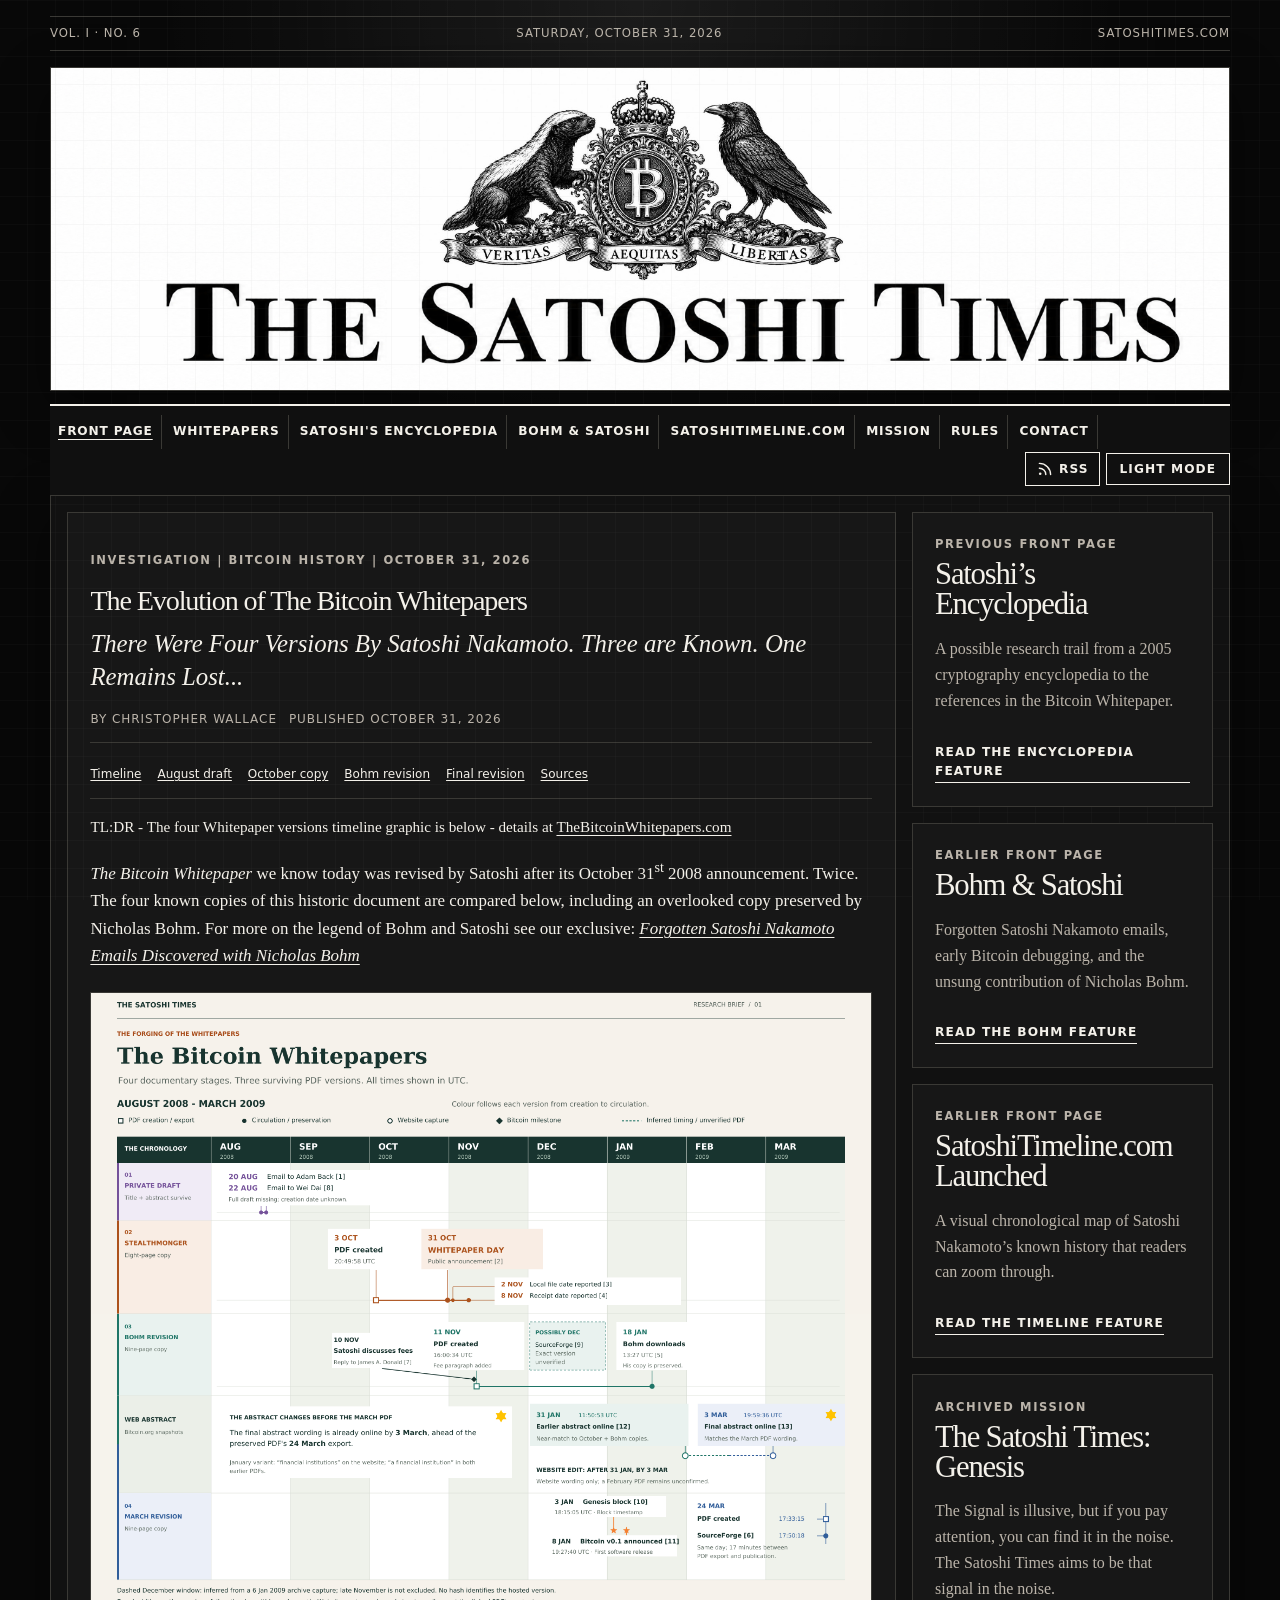
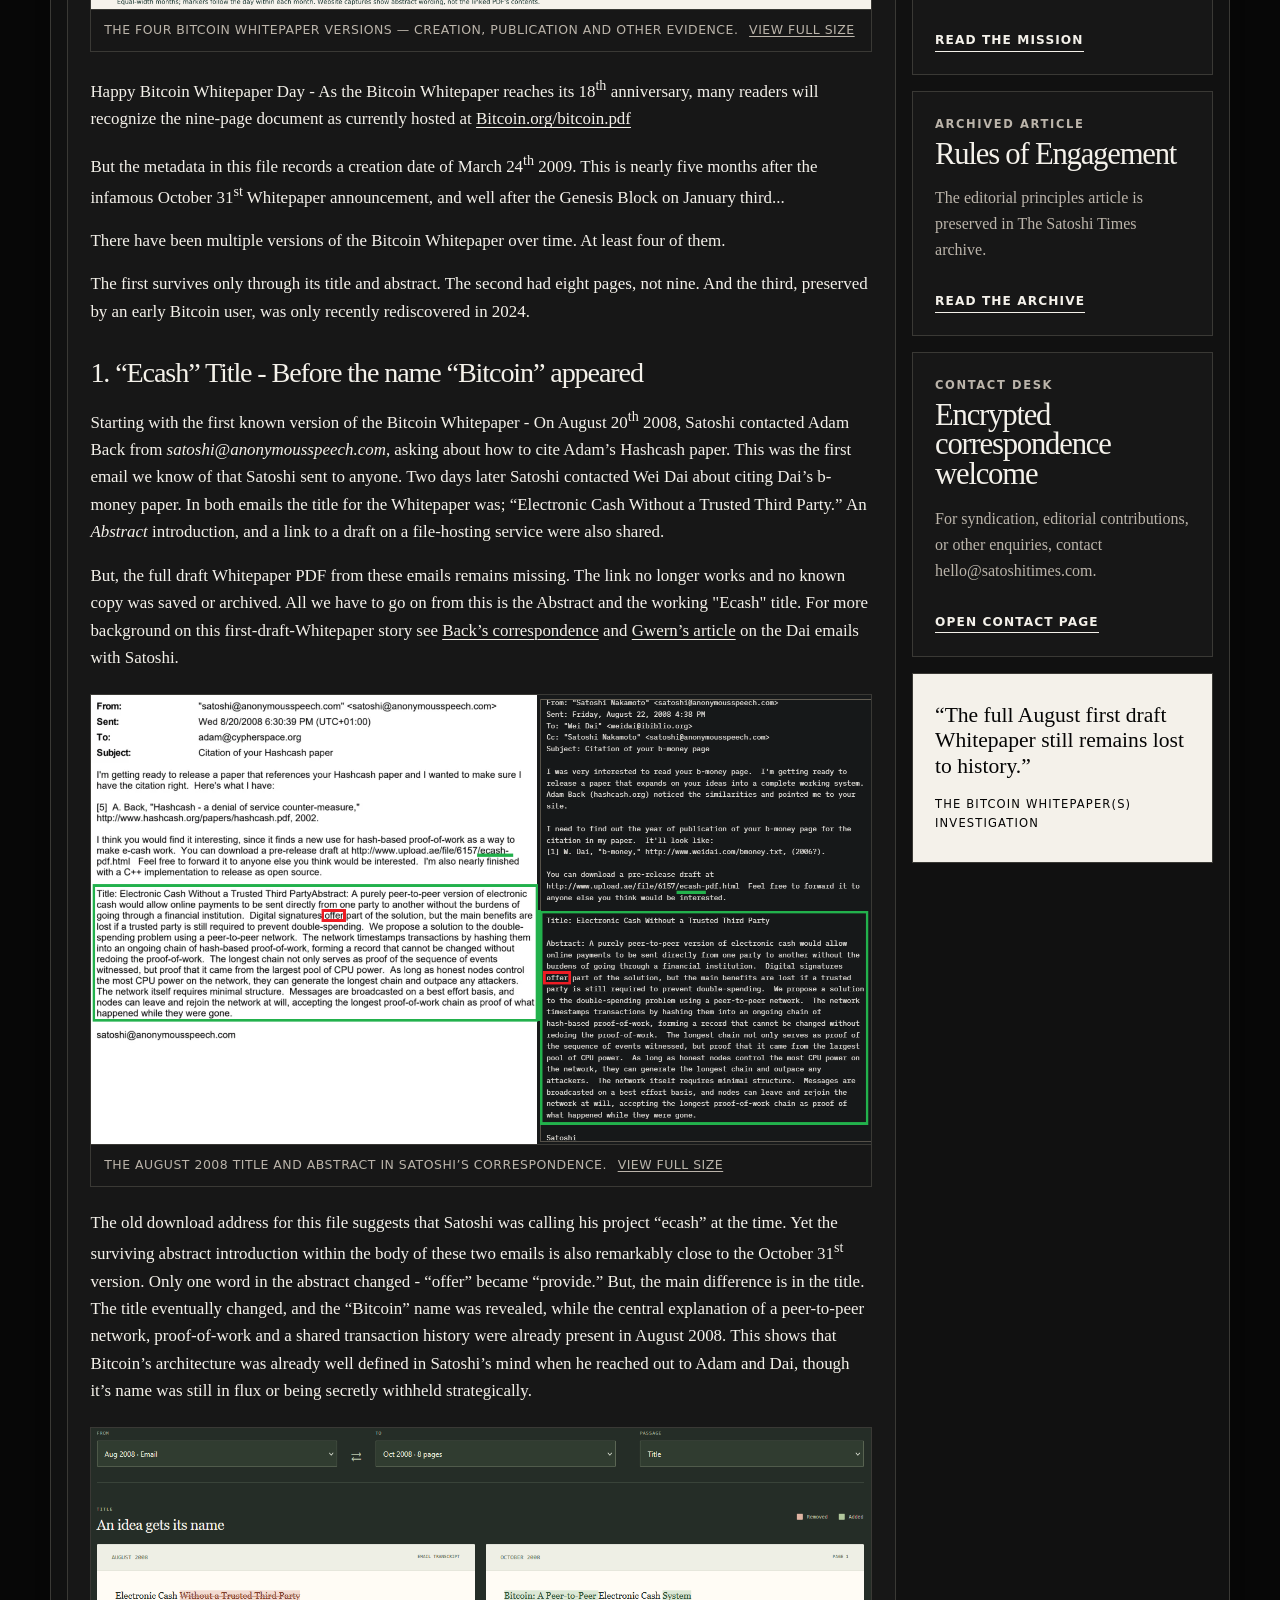
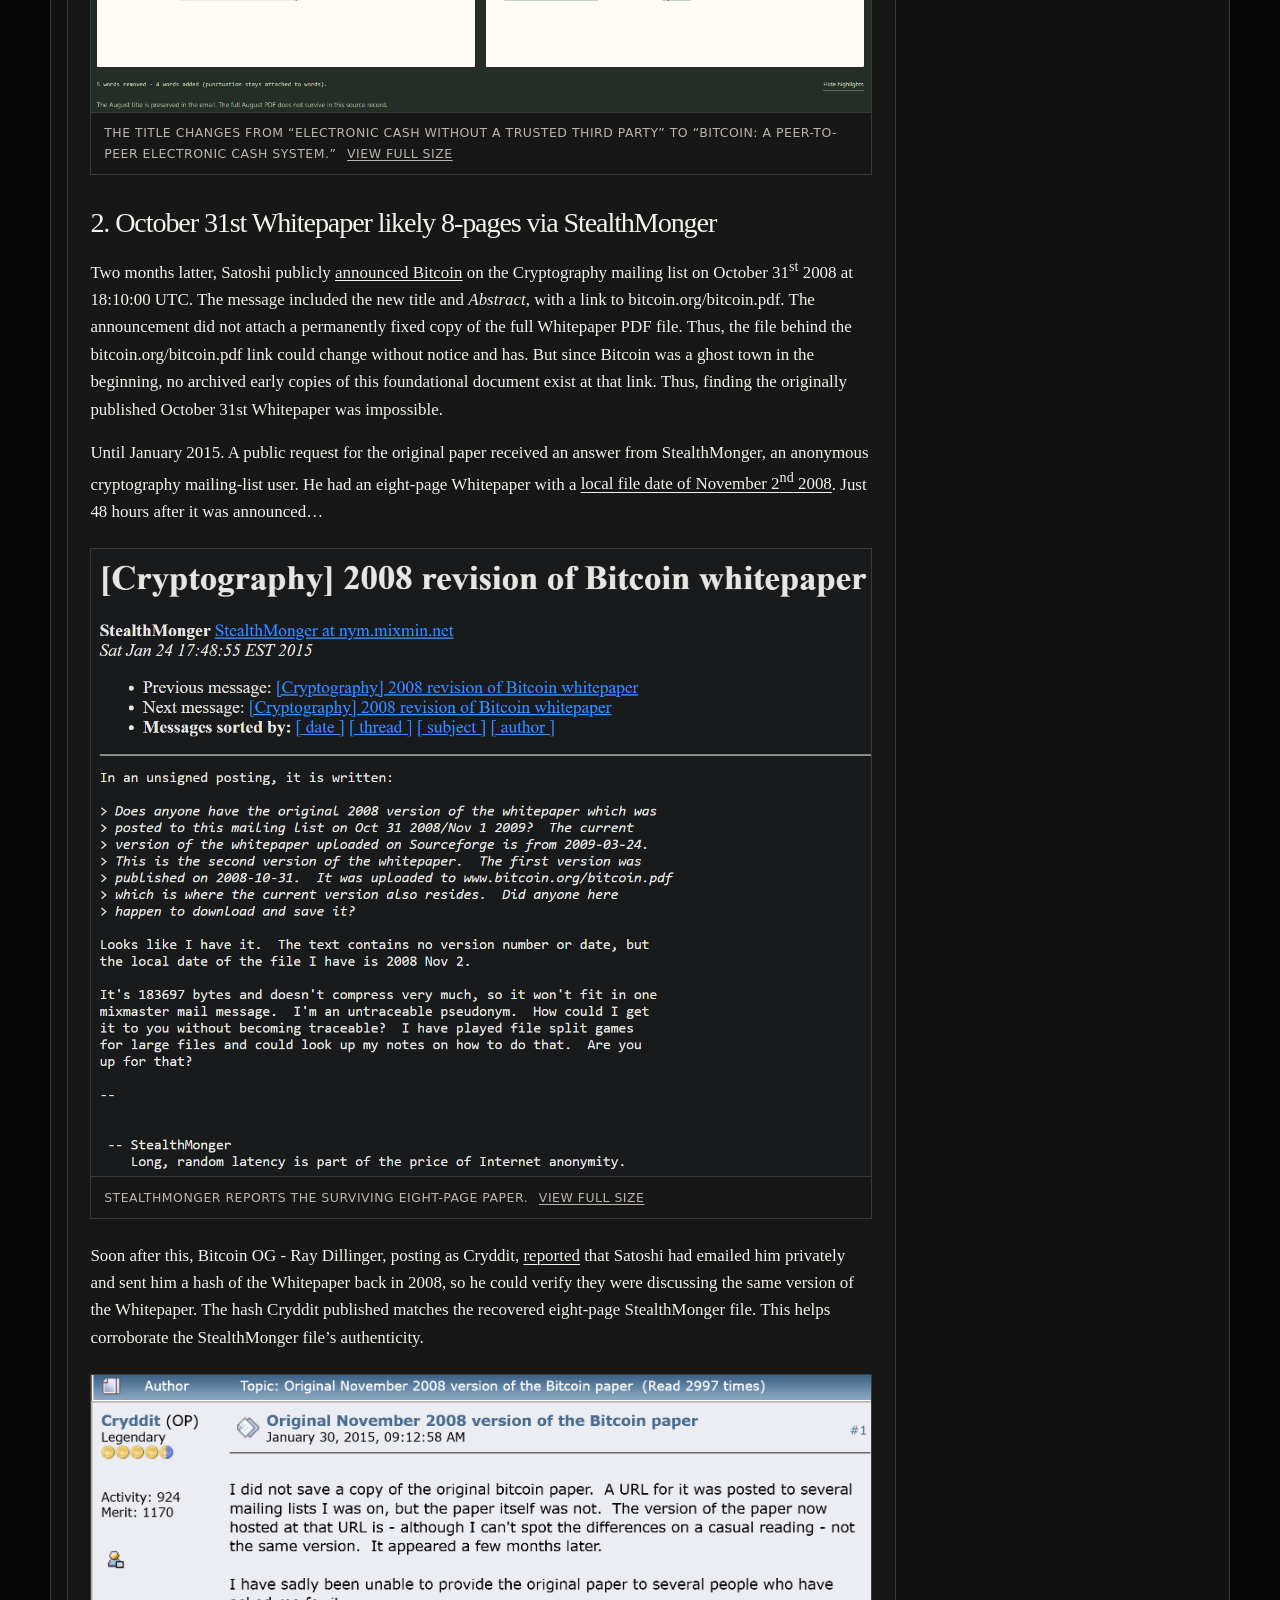
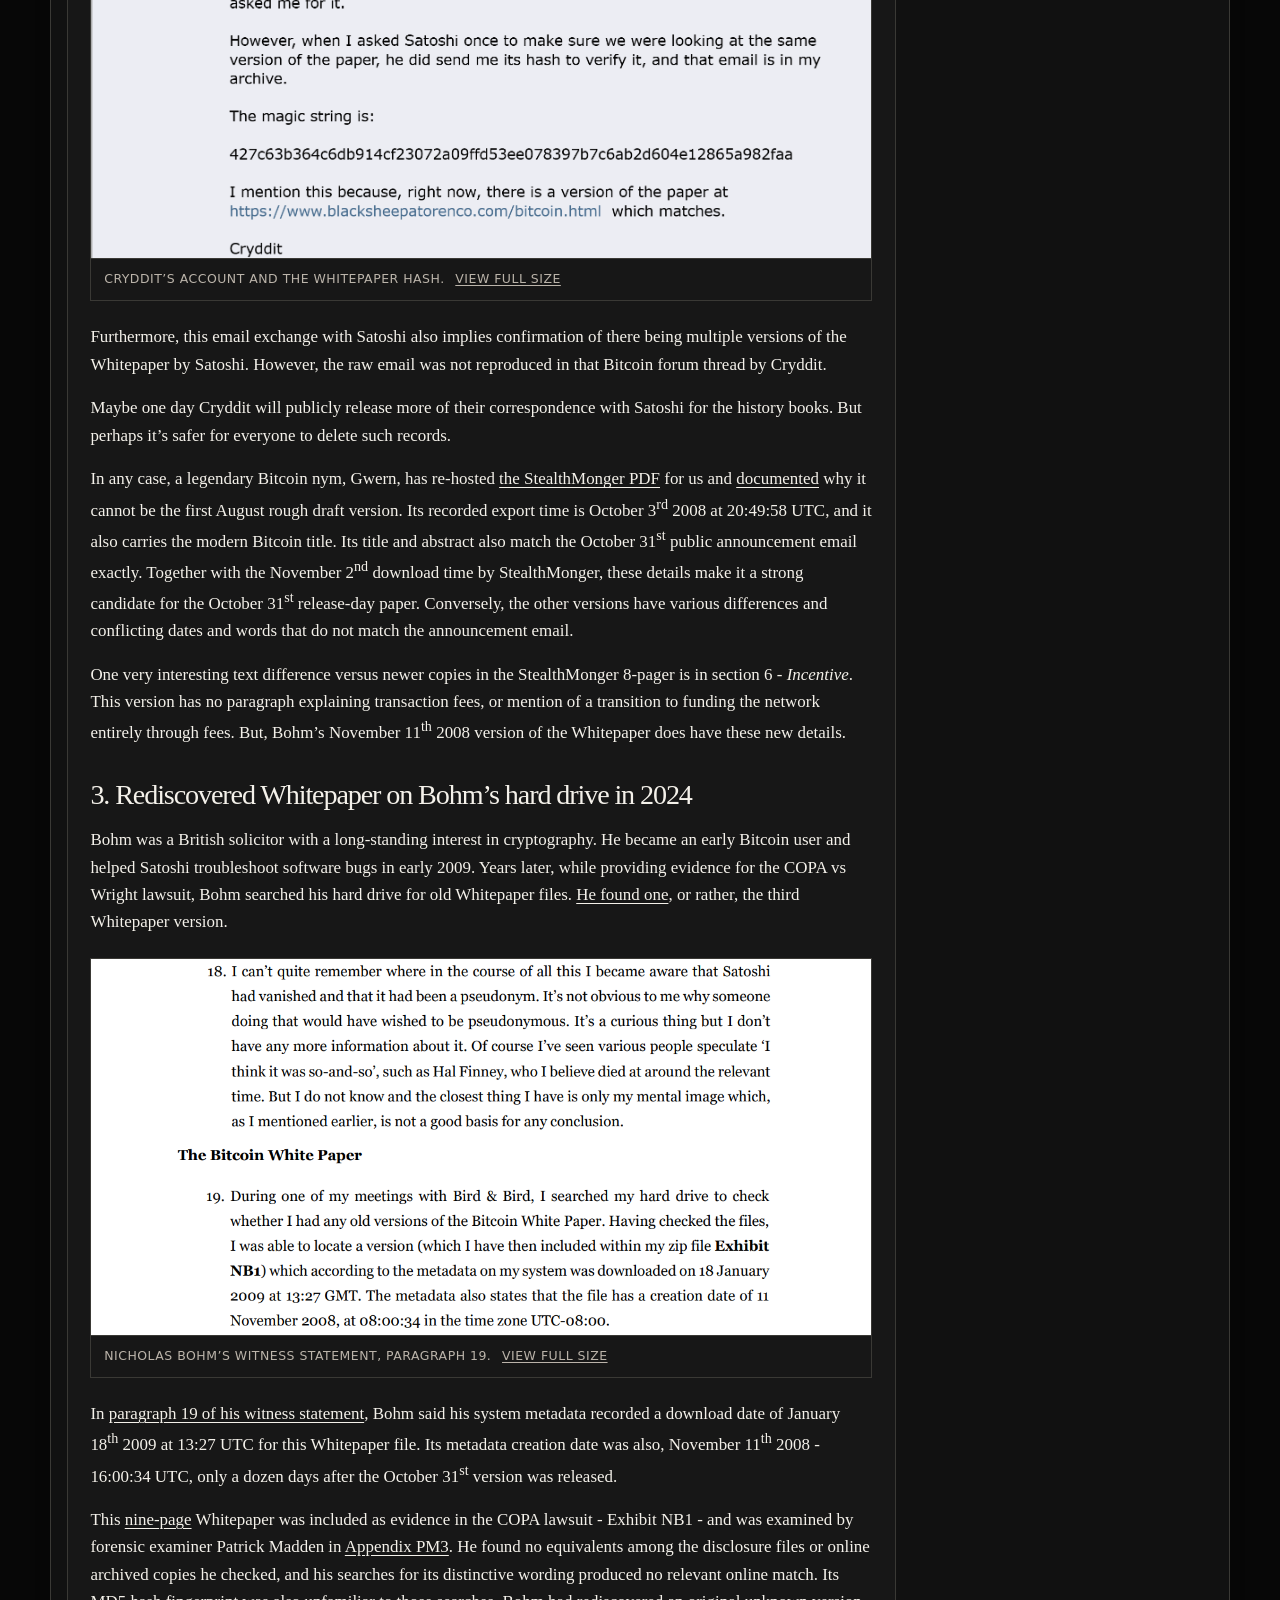
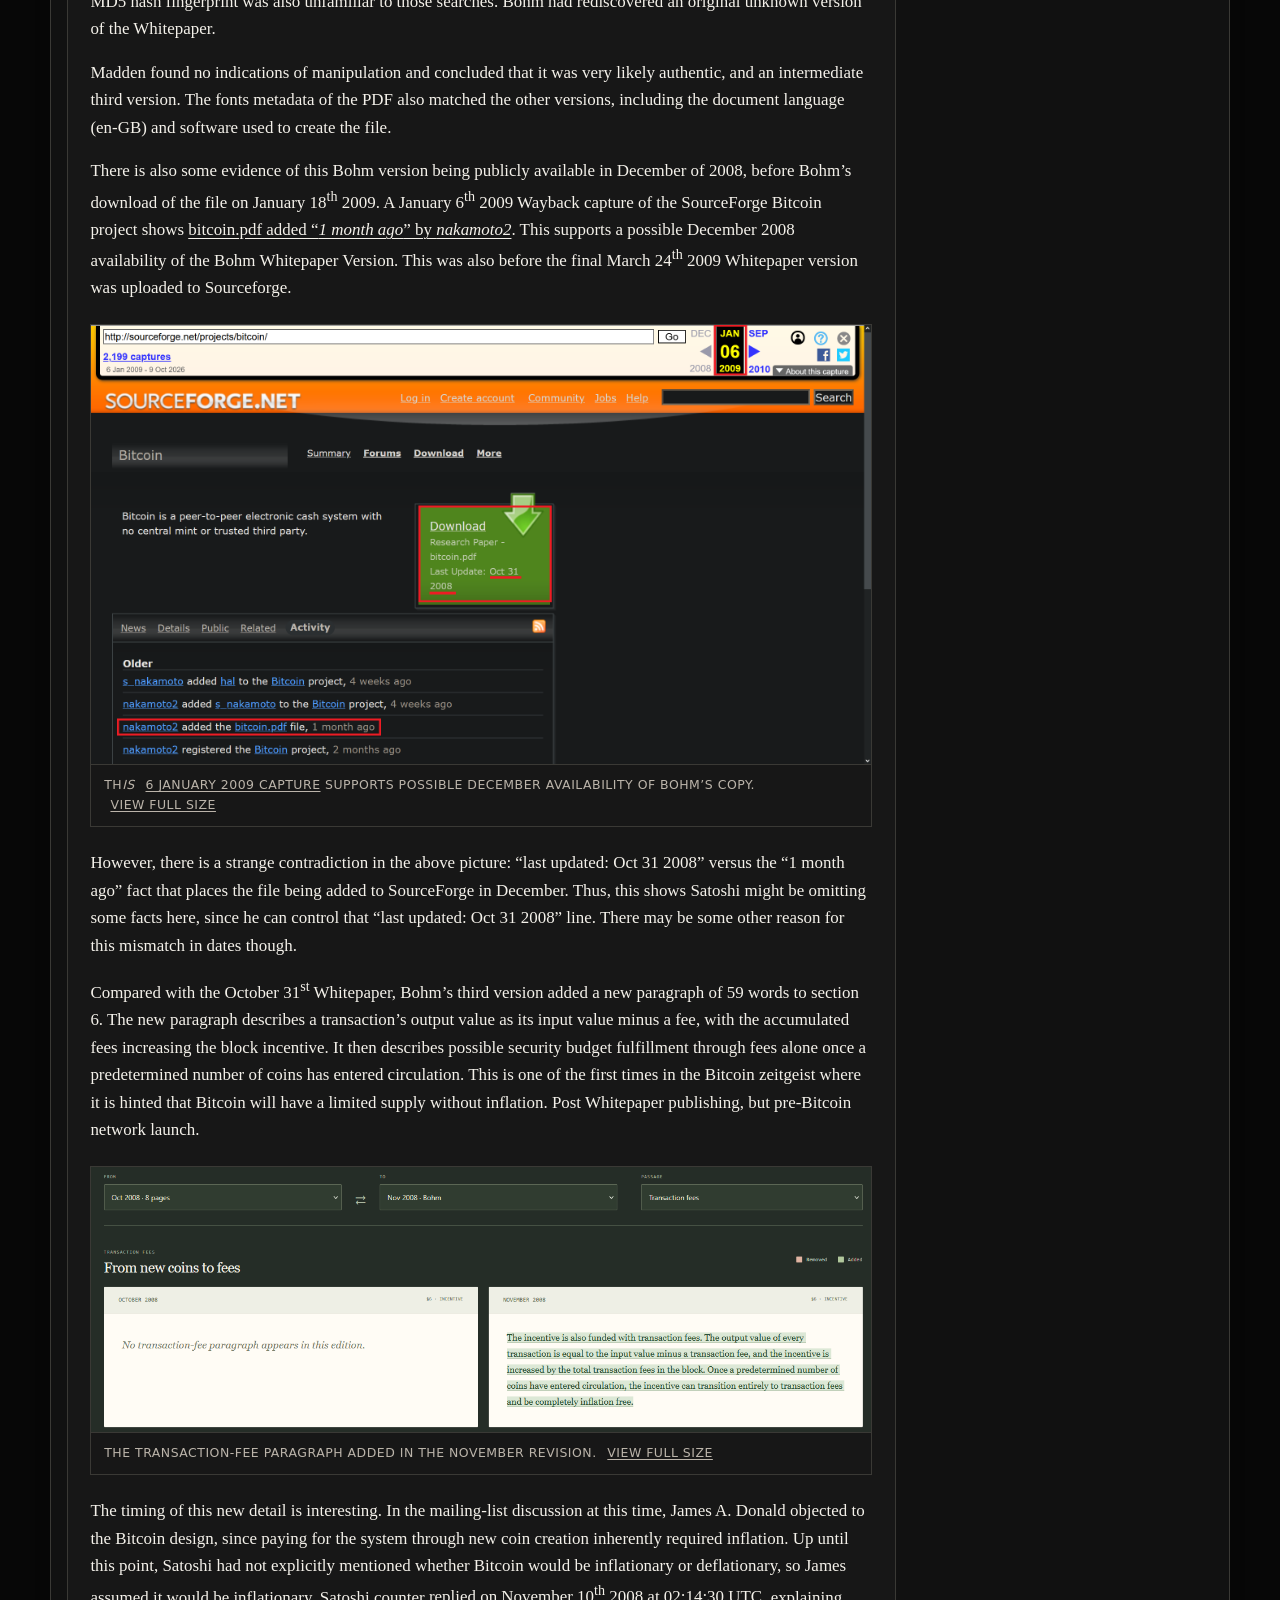
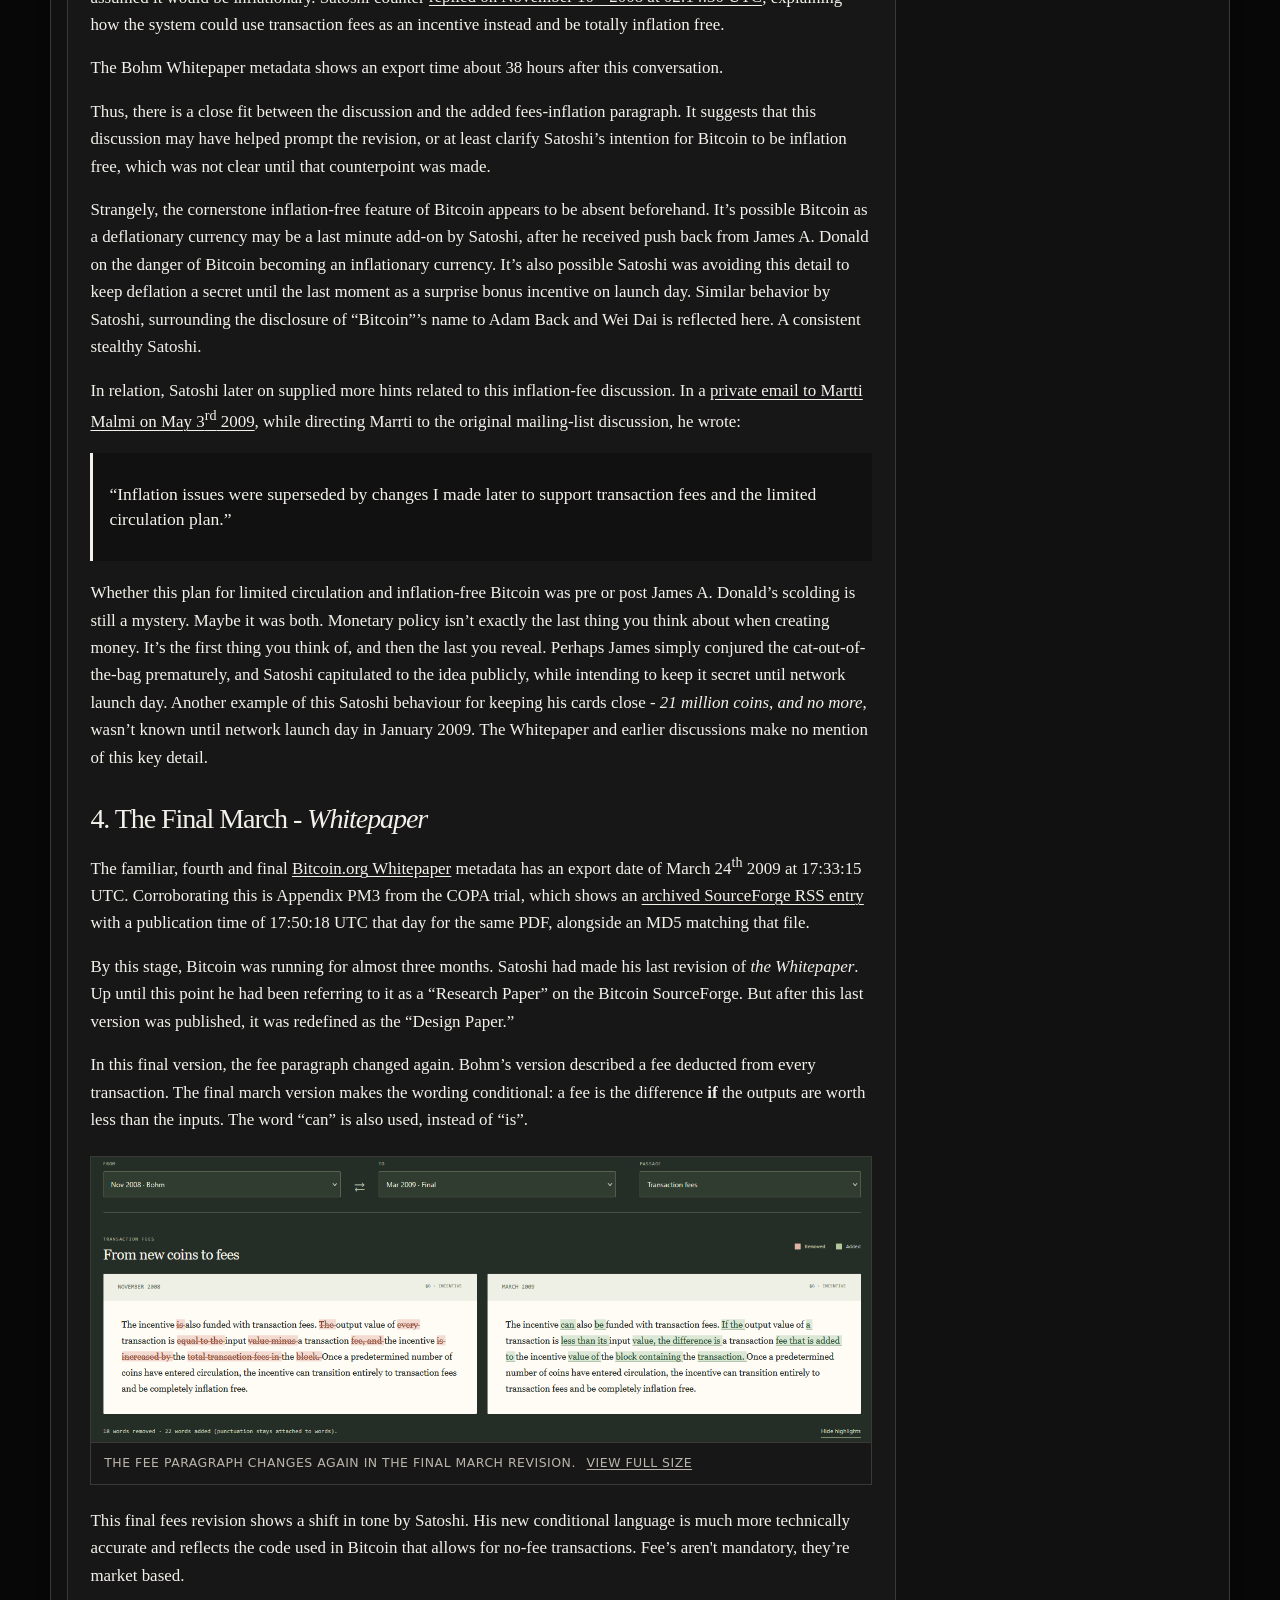
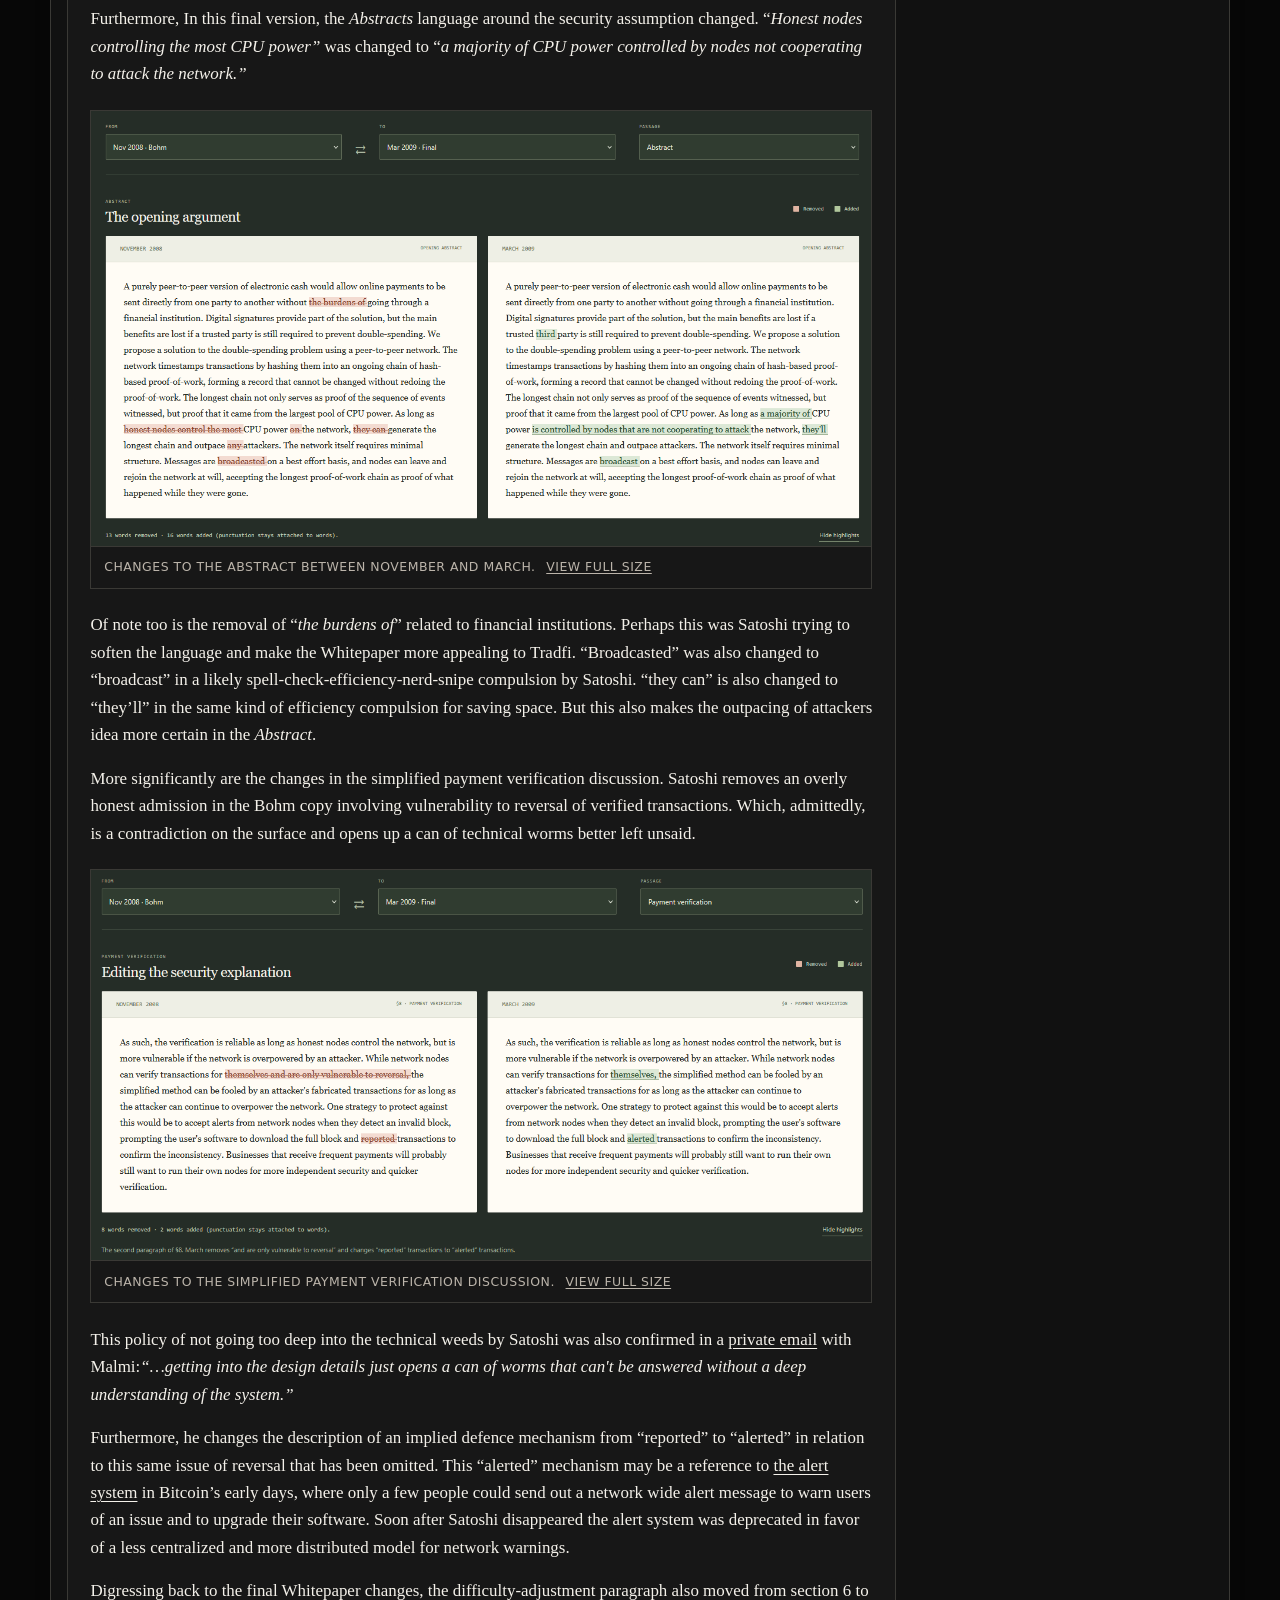
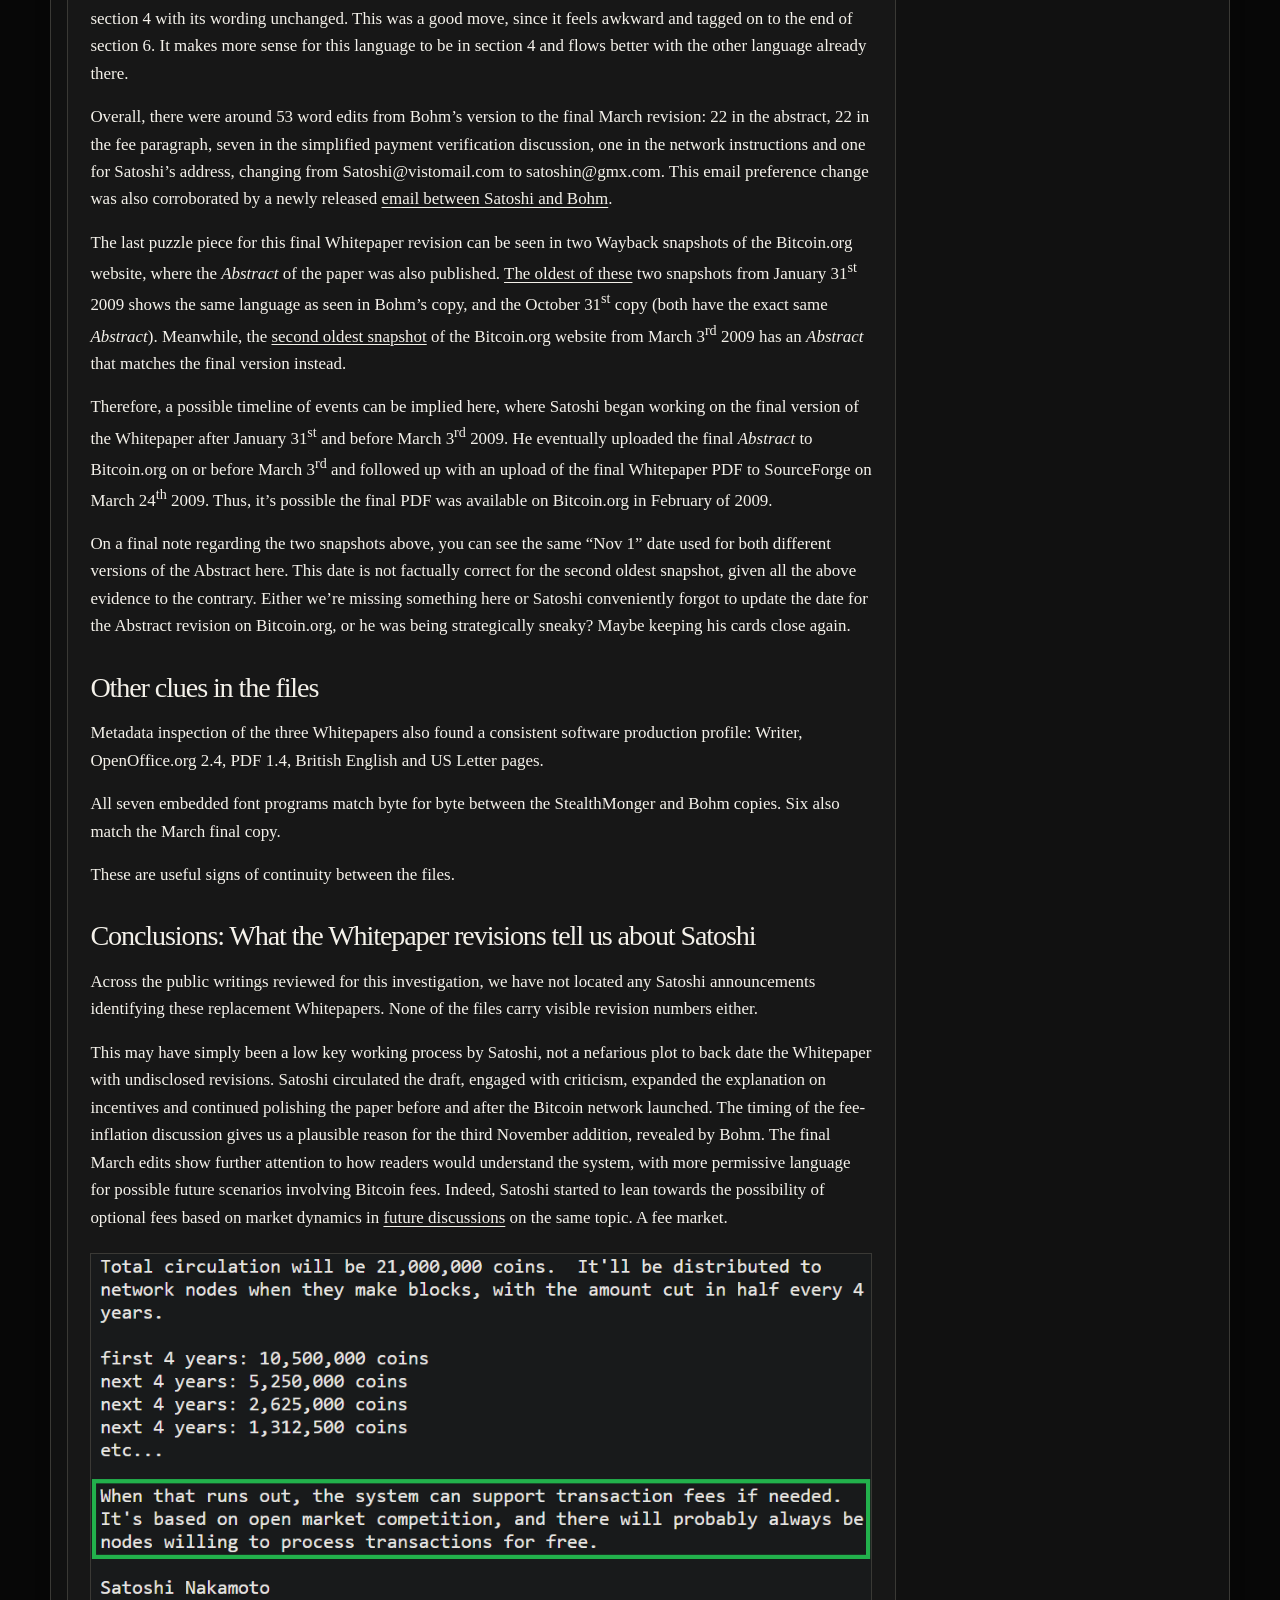
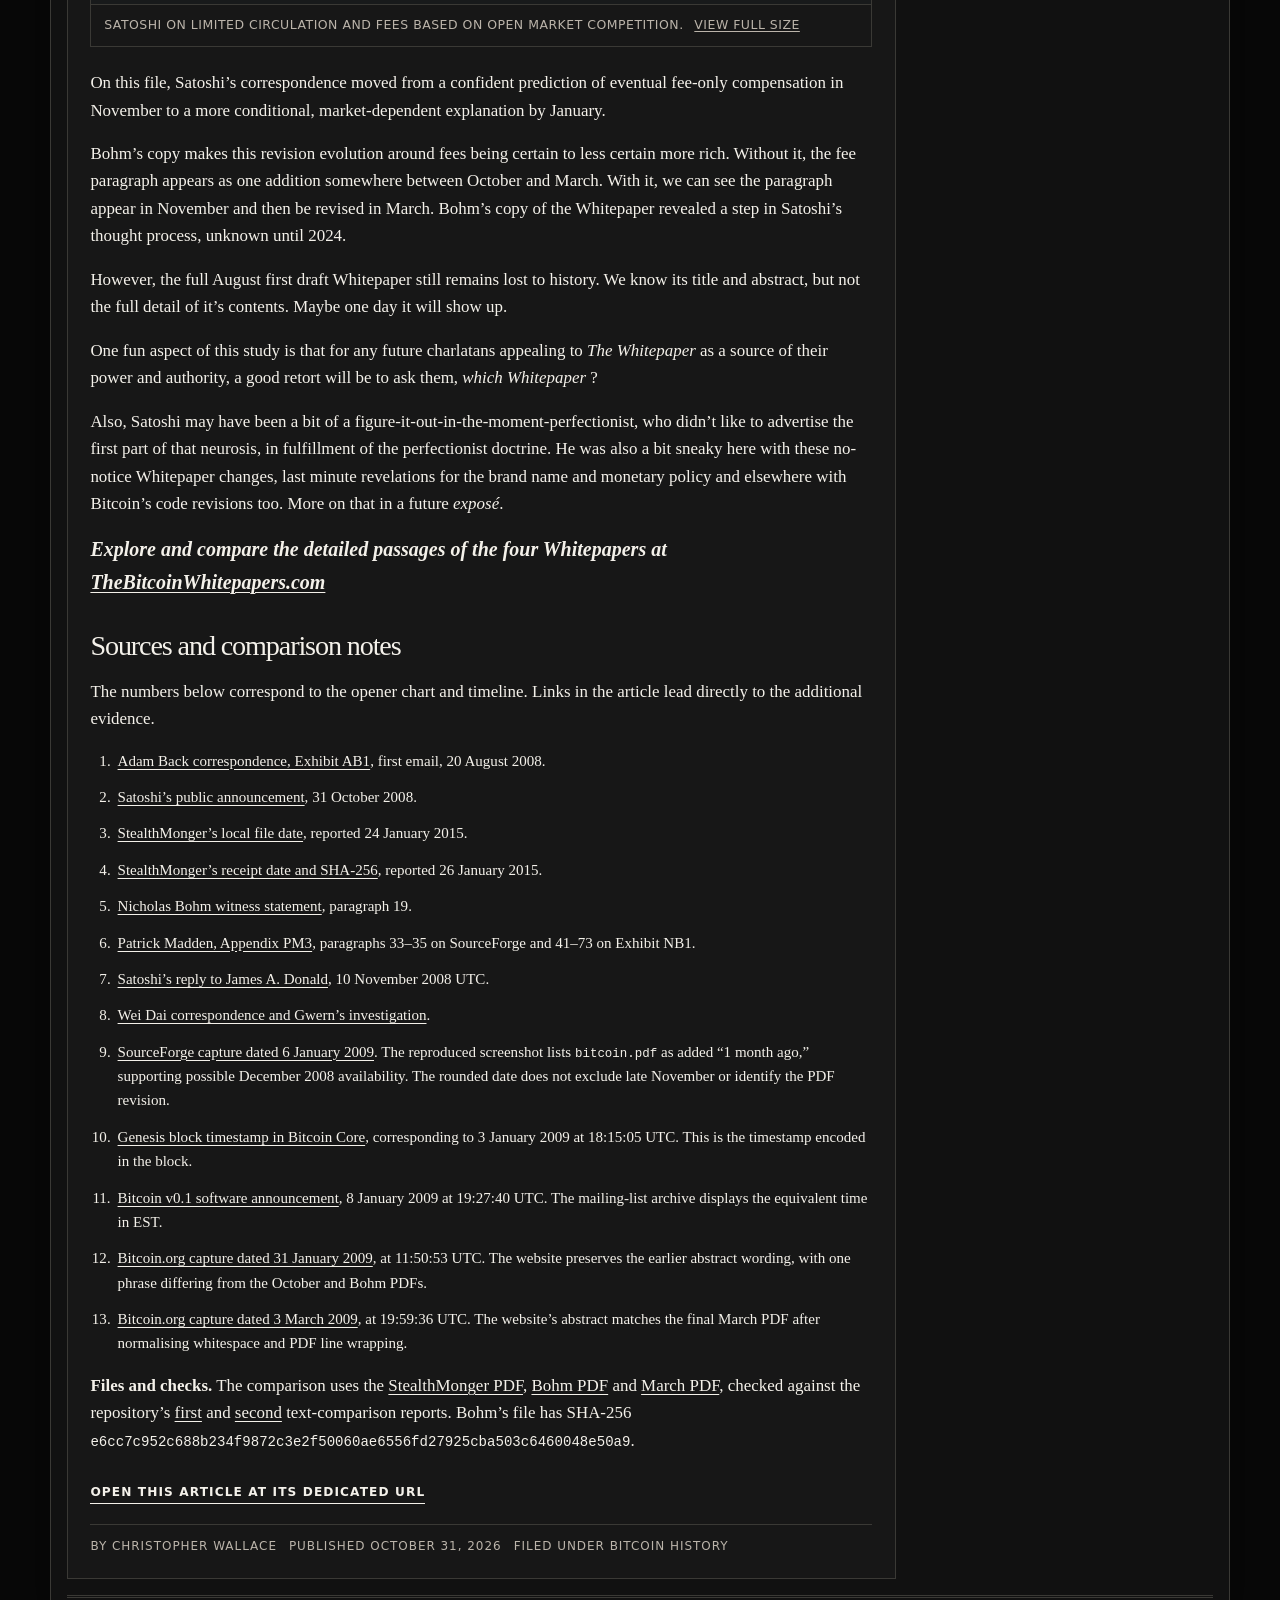
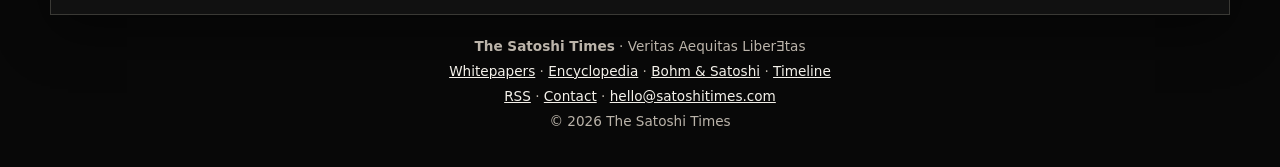
==== commit d0a5ec55: "Update index.html" ====
--- a/index.html
+++ b/index.html
@@ -71,7 +71,7 @@
         </figure>
         <p>Happy Bitcoin Whitepaper Day - As the Bitcoin Whitepaper reaches its 18<sup>th</sup> anniversary, many readers will recognize the nine-page document as currently hosted at <a href="https://bitcoin.org/bitcoin.pdf" target="_blank" rel="noopener">Bitcoin.org/bitcoin.pdf</a></p>
         <p>But the metadata in this file records a creation date of March 24<sup>th</sup> 2009. This is nearly five months after the infamous October 31<sup>st</sup> Whitepaper announcement, and well after the Genesis Block on January third...</p>
-         <p>There have been multiple versions of the Bitcoin Whitepaper over time. At least three of them.</p>
+         <p>There have been multiple versions of the Bitcoin Whitepaper over time. At least four of them.</p>
         <p>The first survives only through its title and abstract. The second had eight pages, not nine. And the third, preserved by an early Bitcoin user, was only recently rediscovered in 2024.</p>
         <h2 id="august-draft">1. “Ecash” Title - Before the name “Bitcoin” appeared</h2>
         <p>Starting with the first known version of the Bitcoin Whitepaper - On August 20<sup>th</sup> 2008, Satoshi contacted Adam Back from <em>satoshi@anonymousspeech.com</em>, asking about how to cite Adam’s Hashcash paper. This was the first email we know of that Satoshi sent to anyone. Two days later Satoshi contacted Wei Dai about citing Dai’s b-money paper. In both emails the title for the Whitepaper was; “Electronic Cash Without a Trusted Third Party.” An <em>A</em><em>bstract </em>introduction, and a link to a draft on a file-hosting service were also shared.</p>
